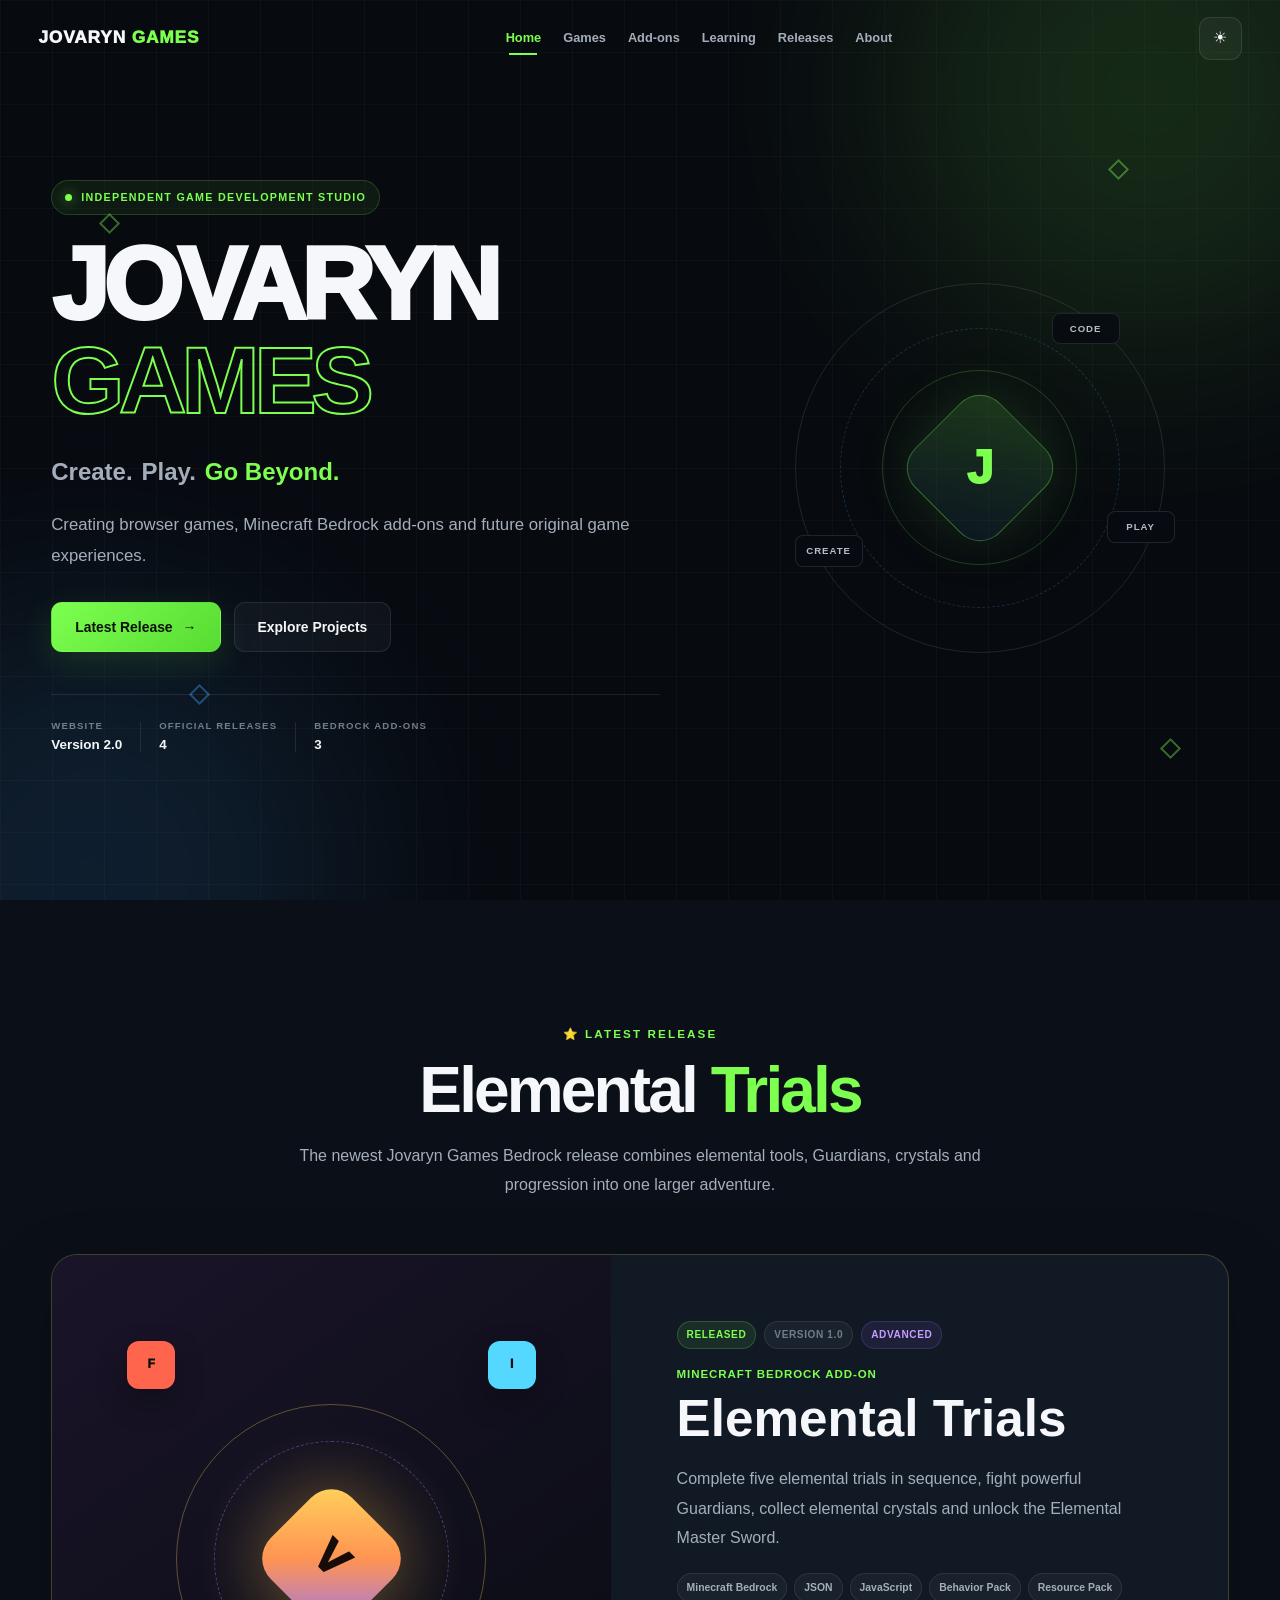
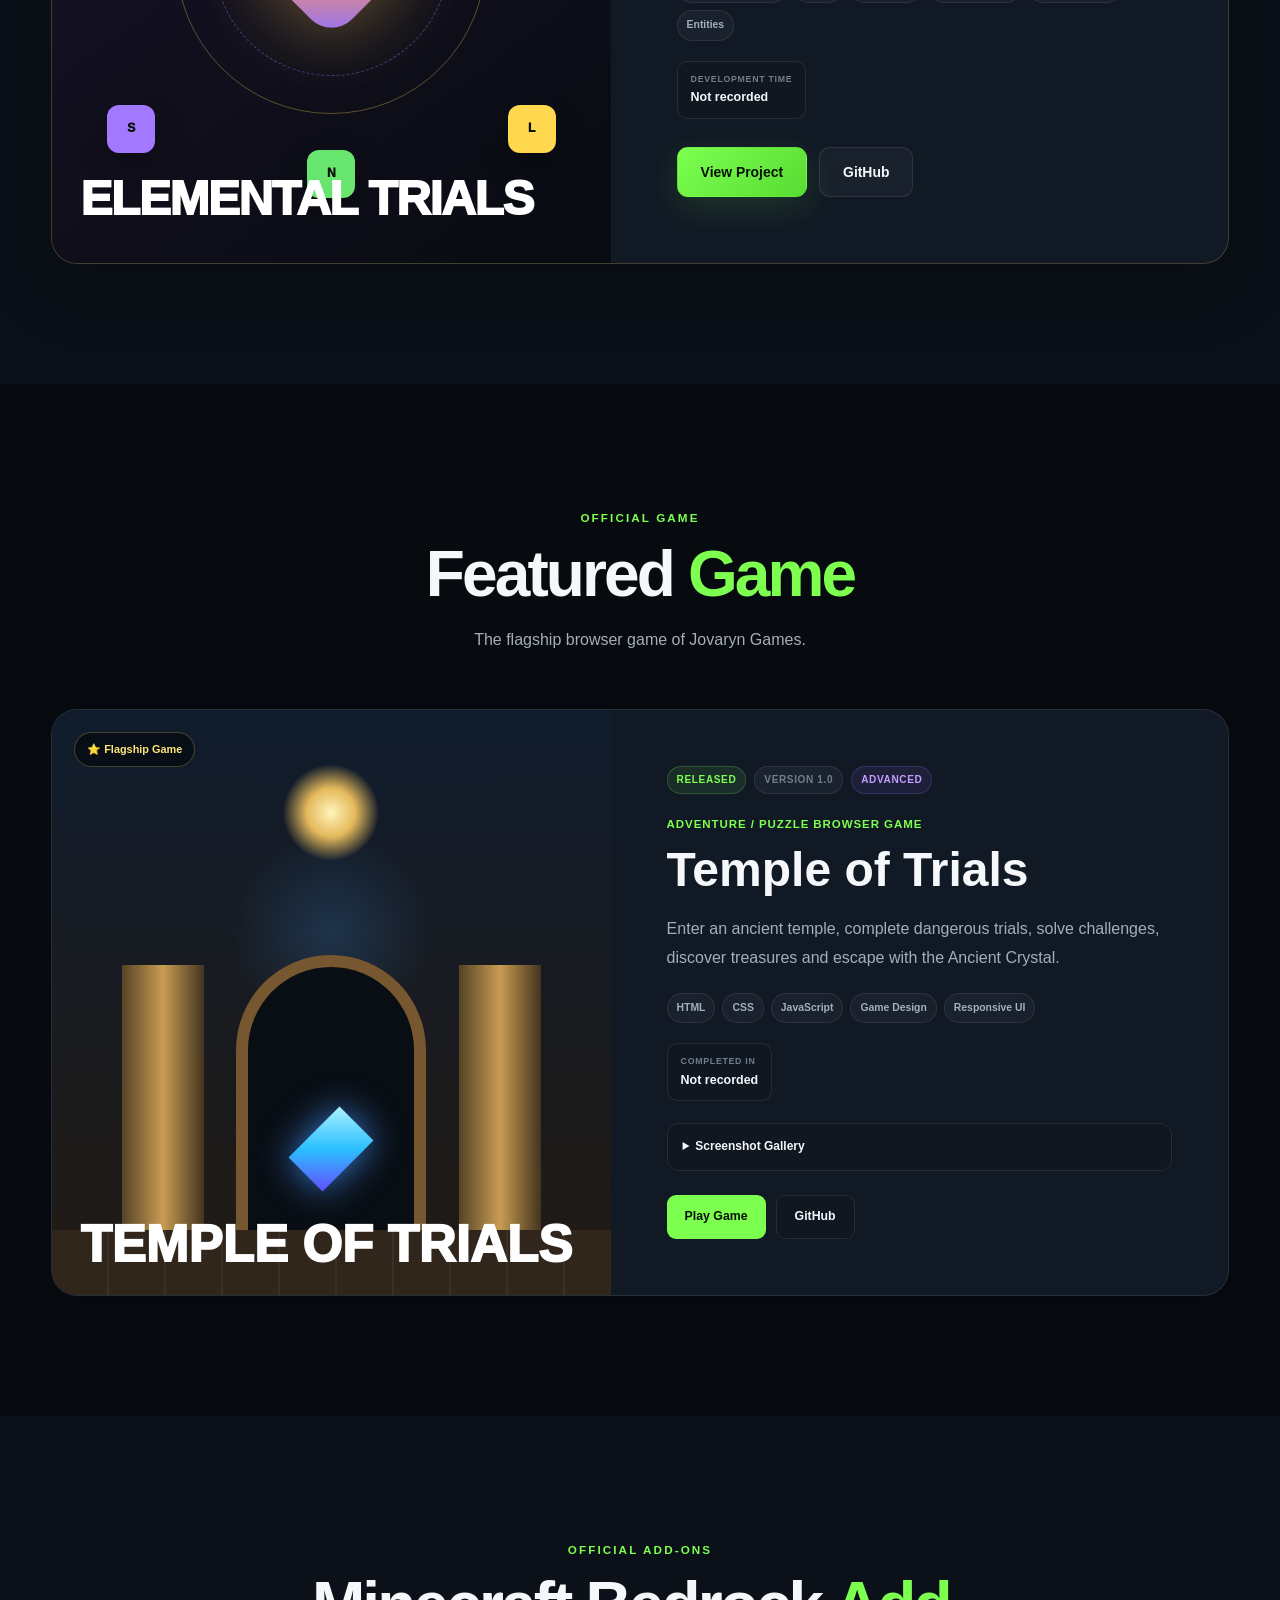
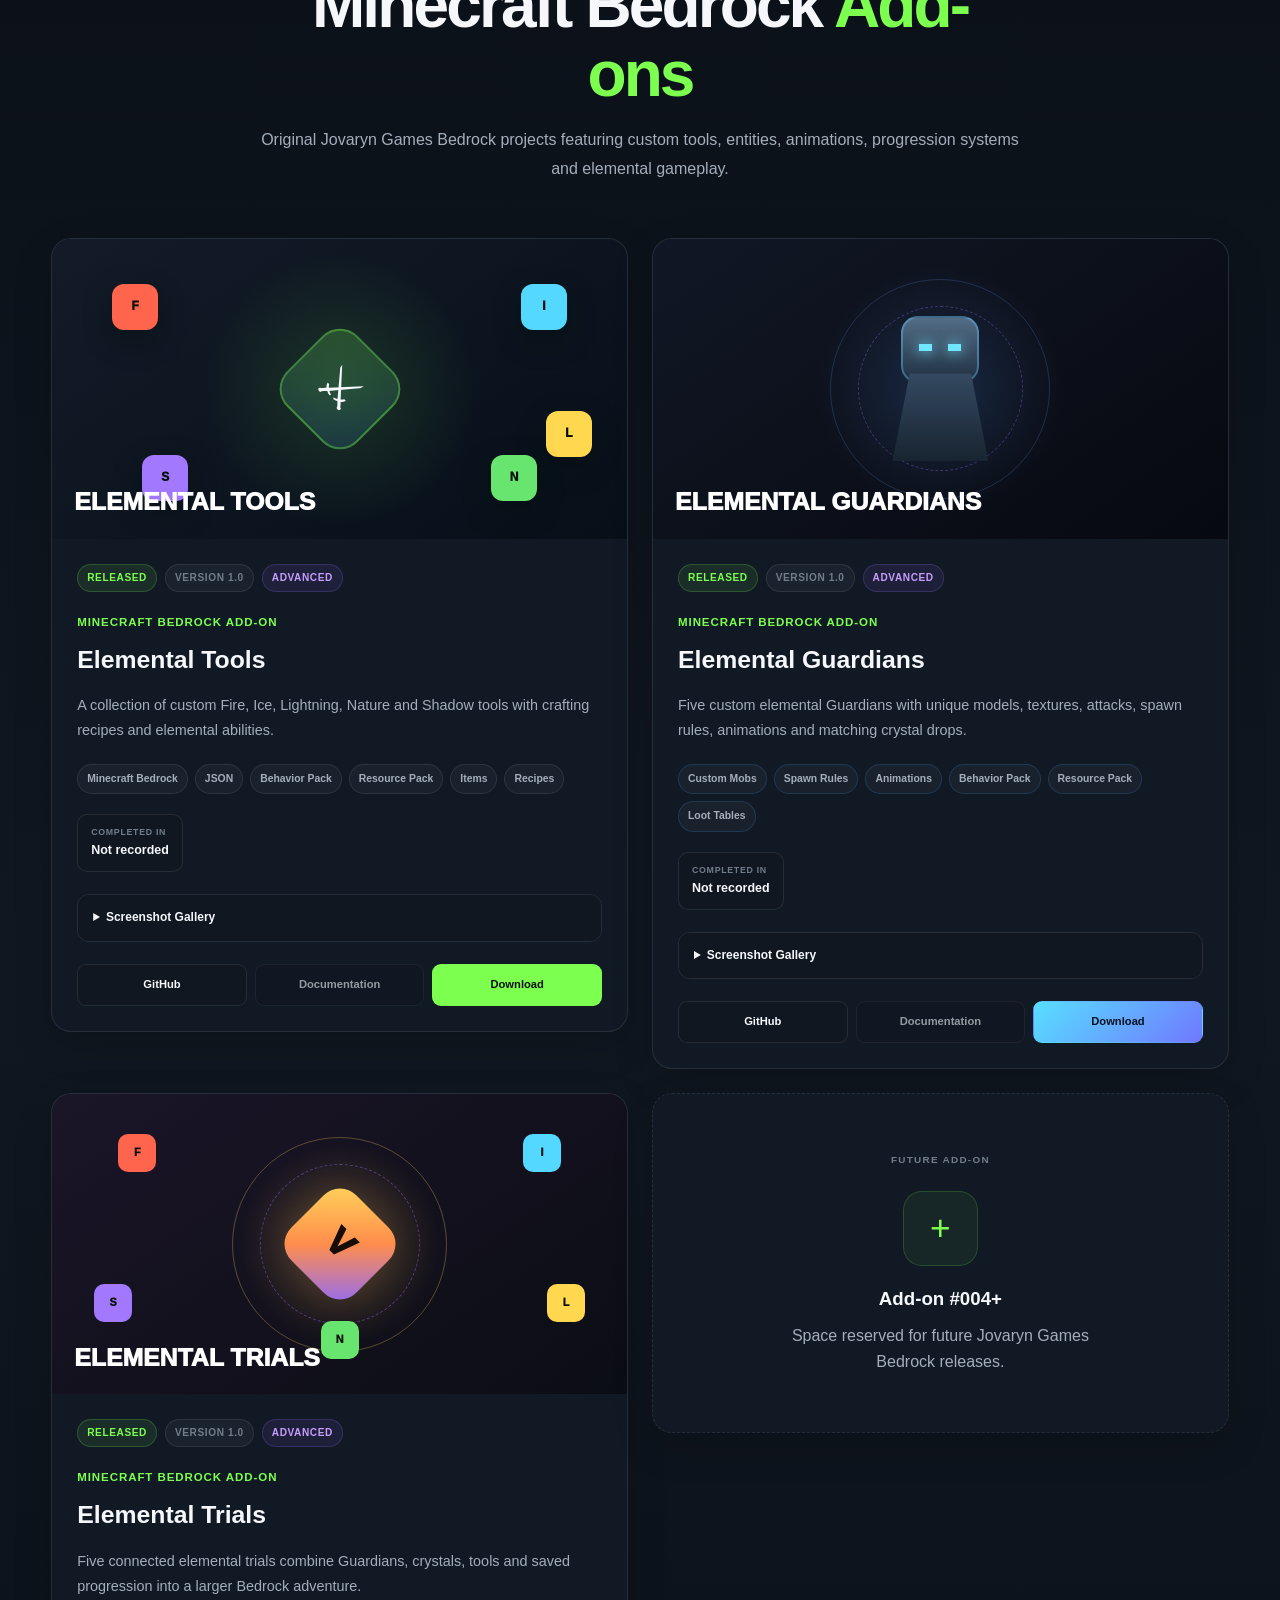
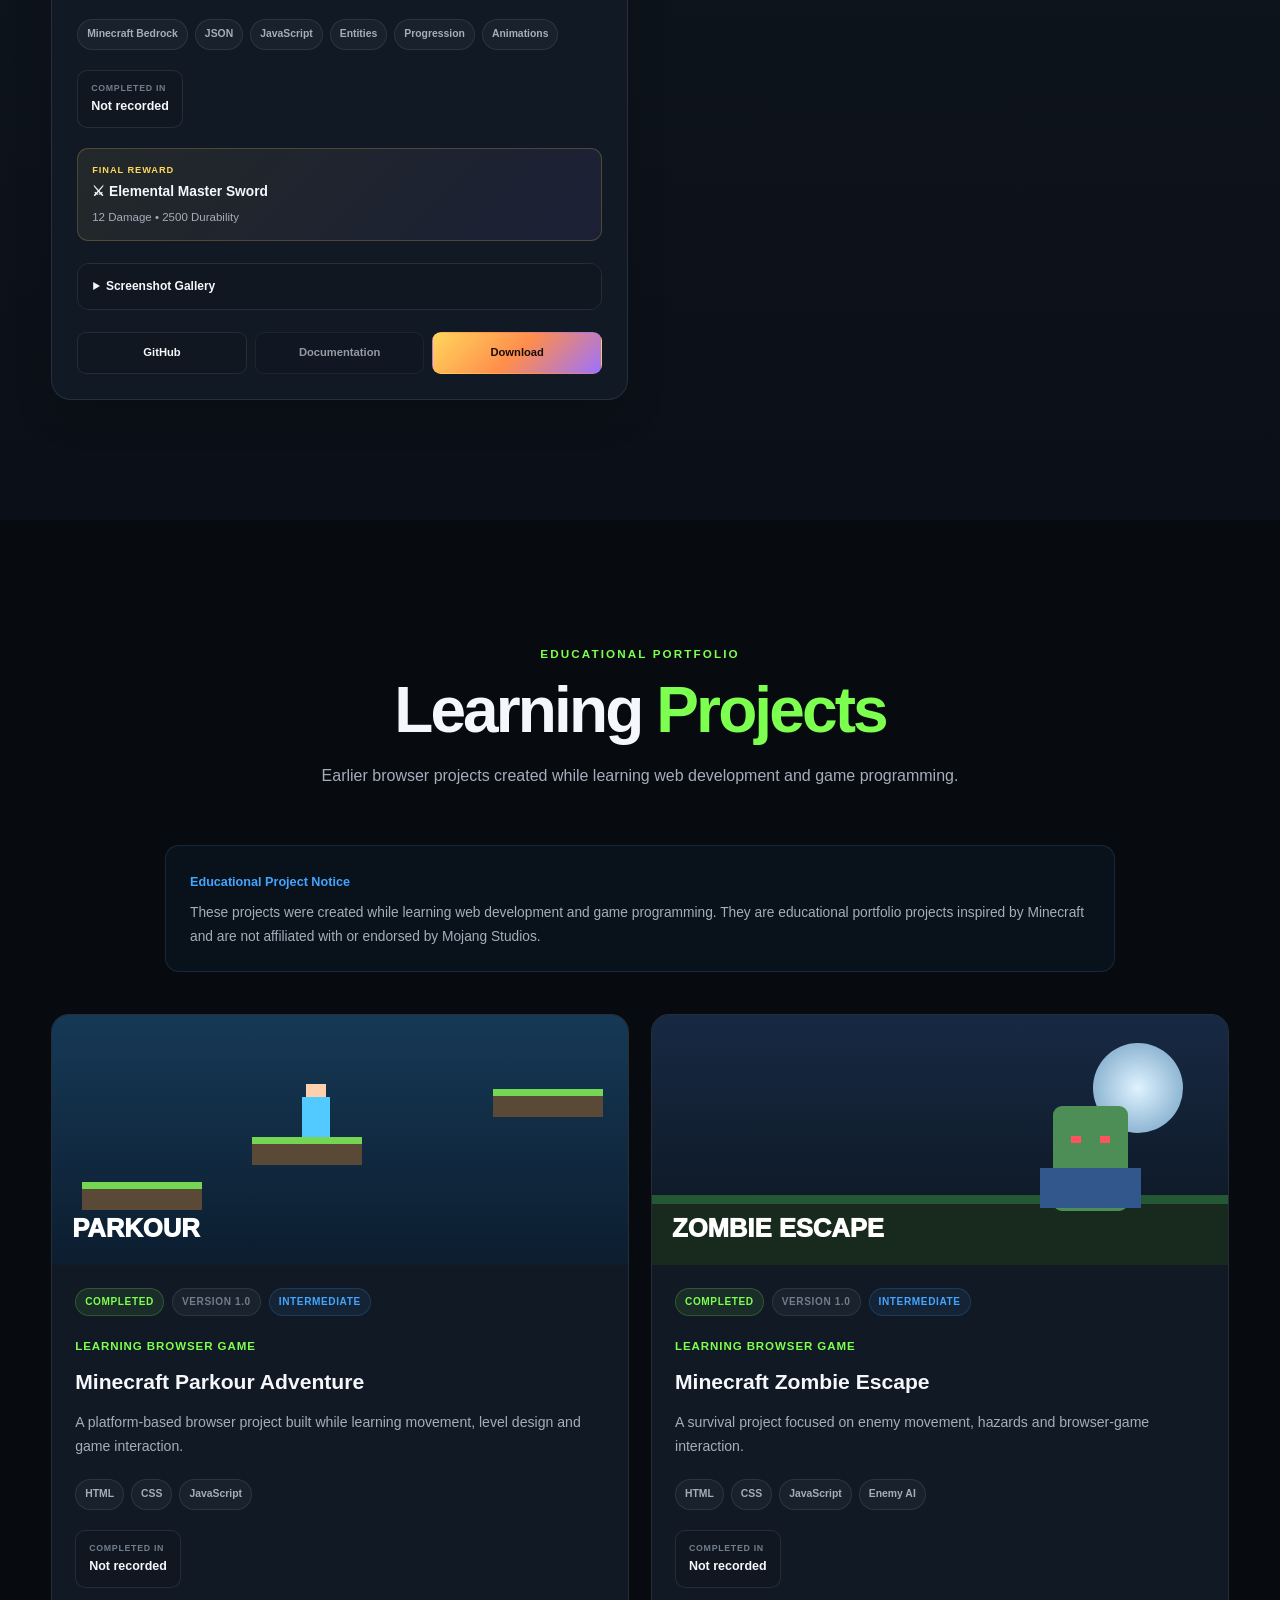
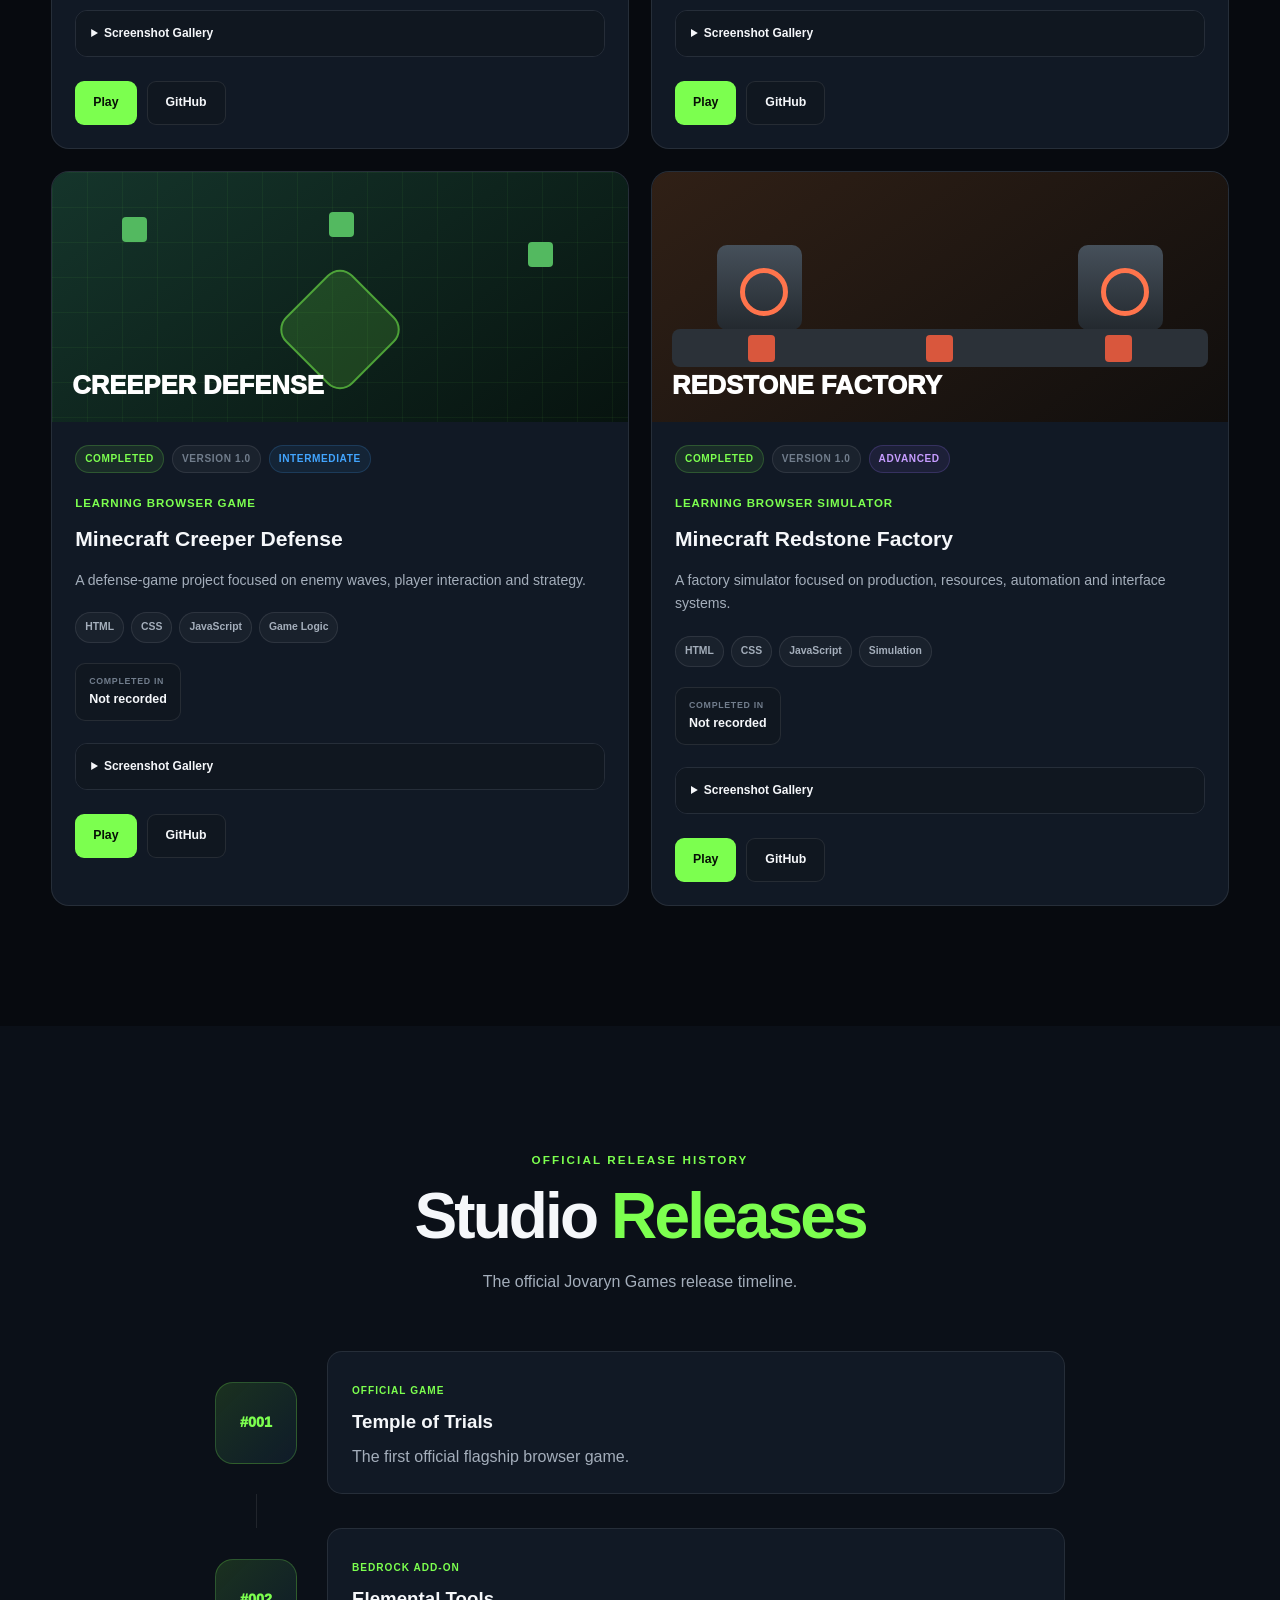
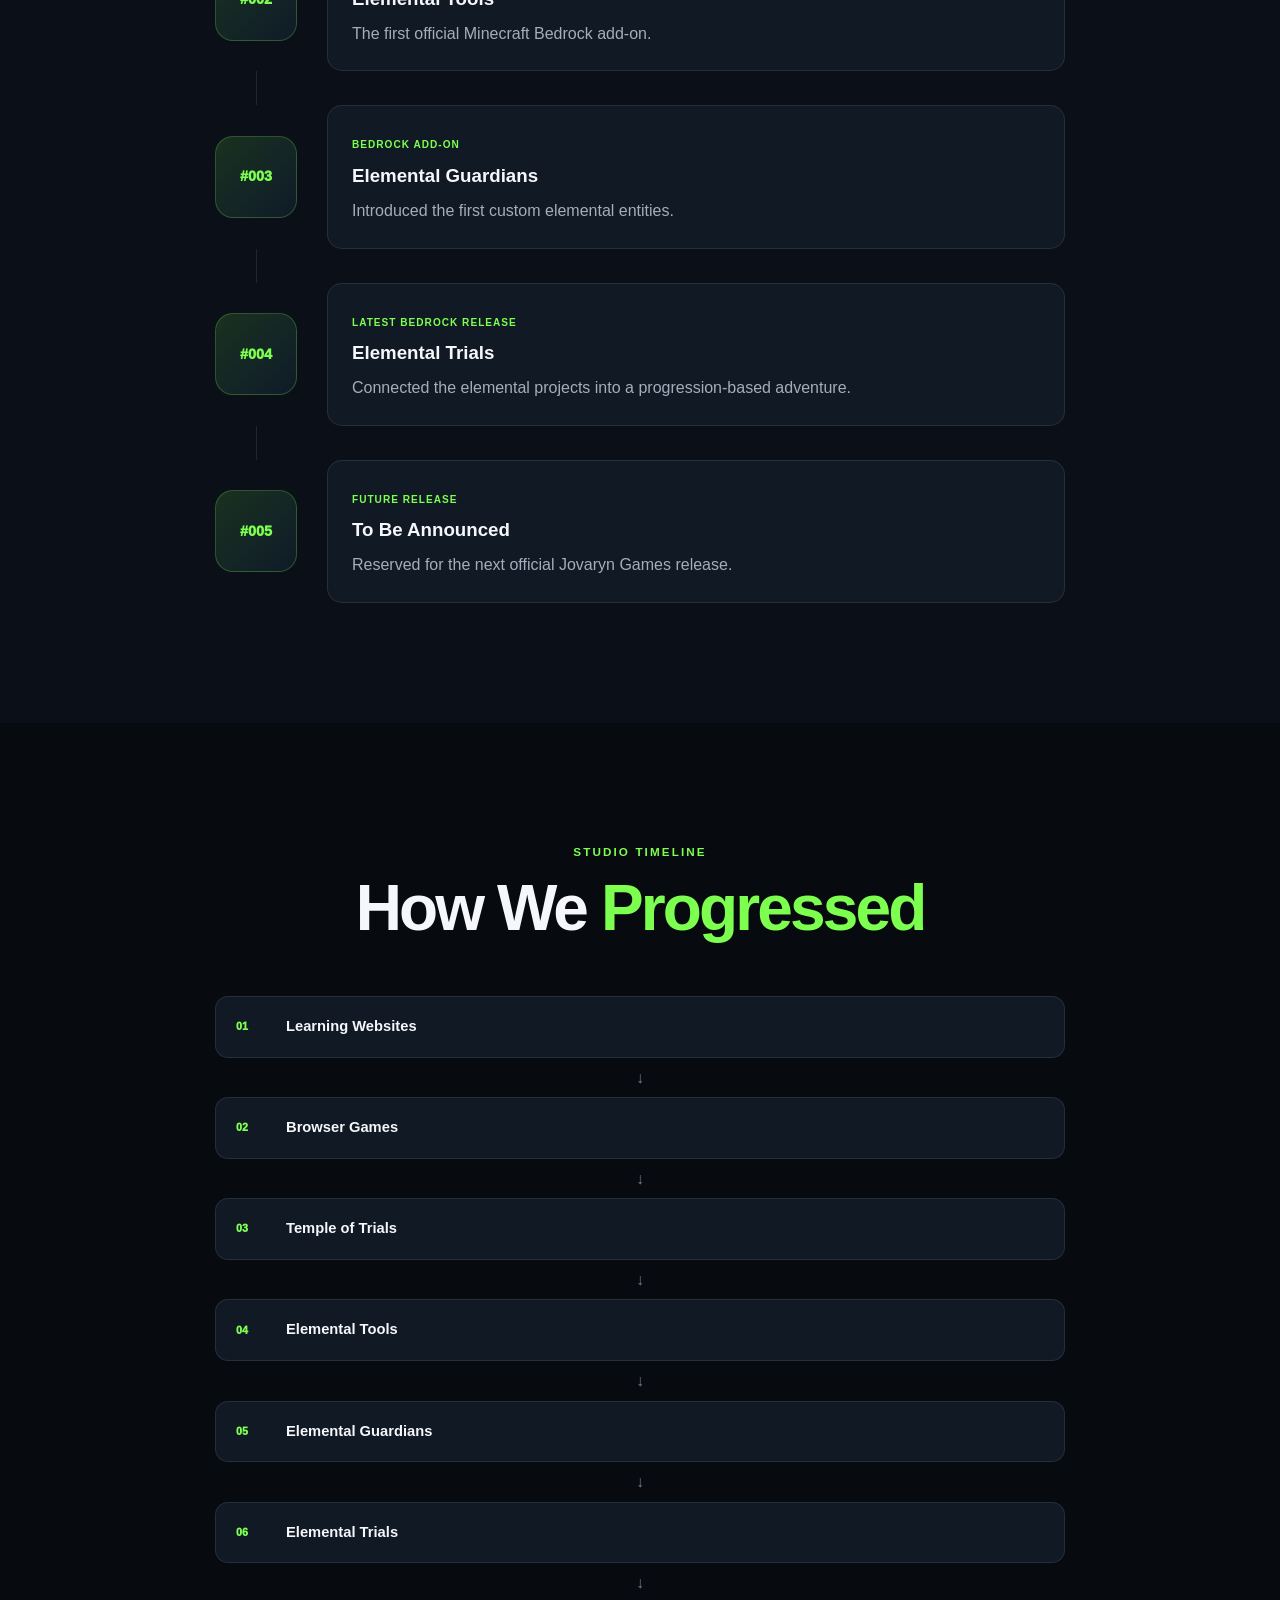
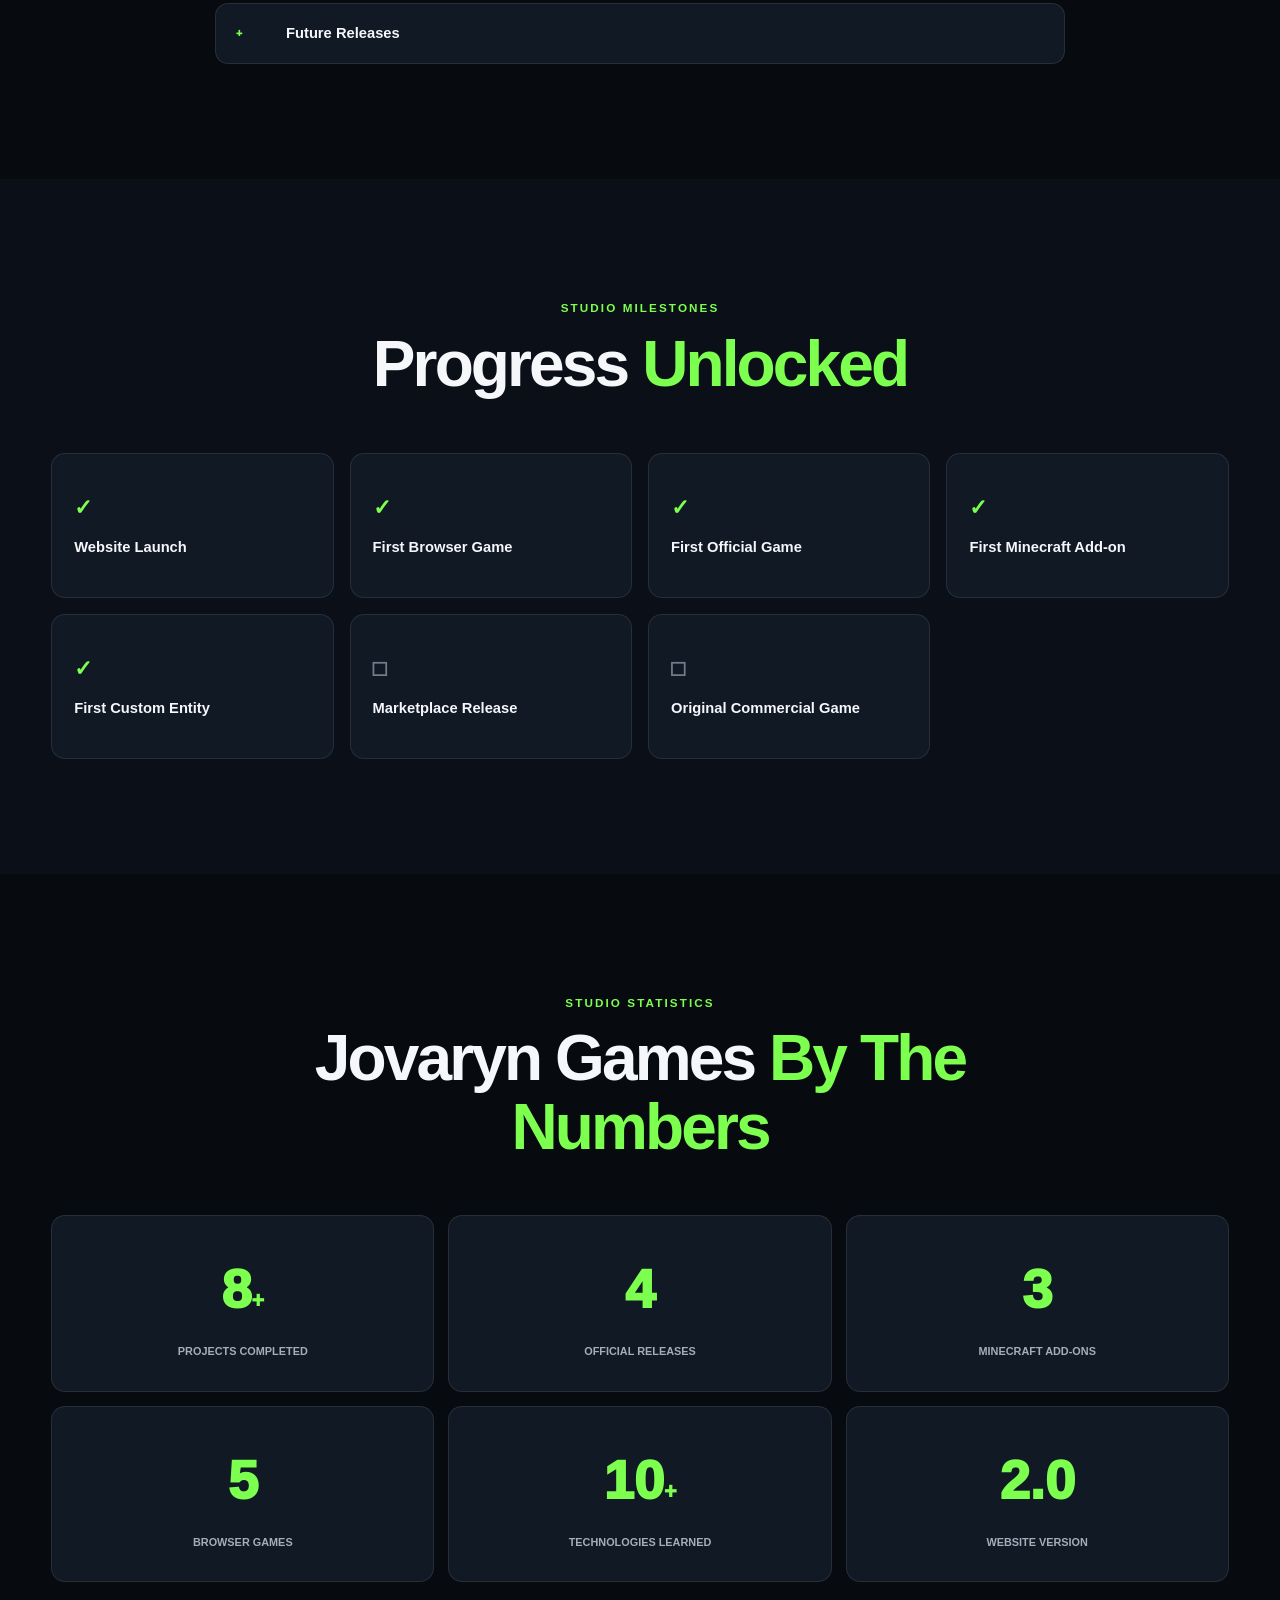
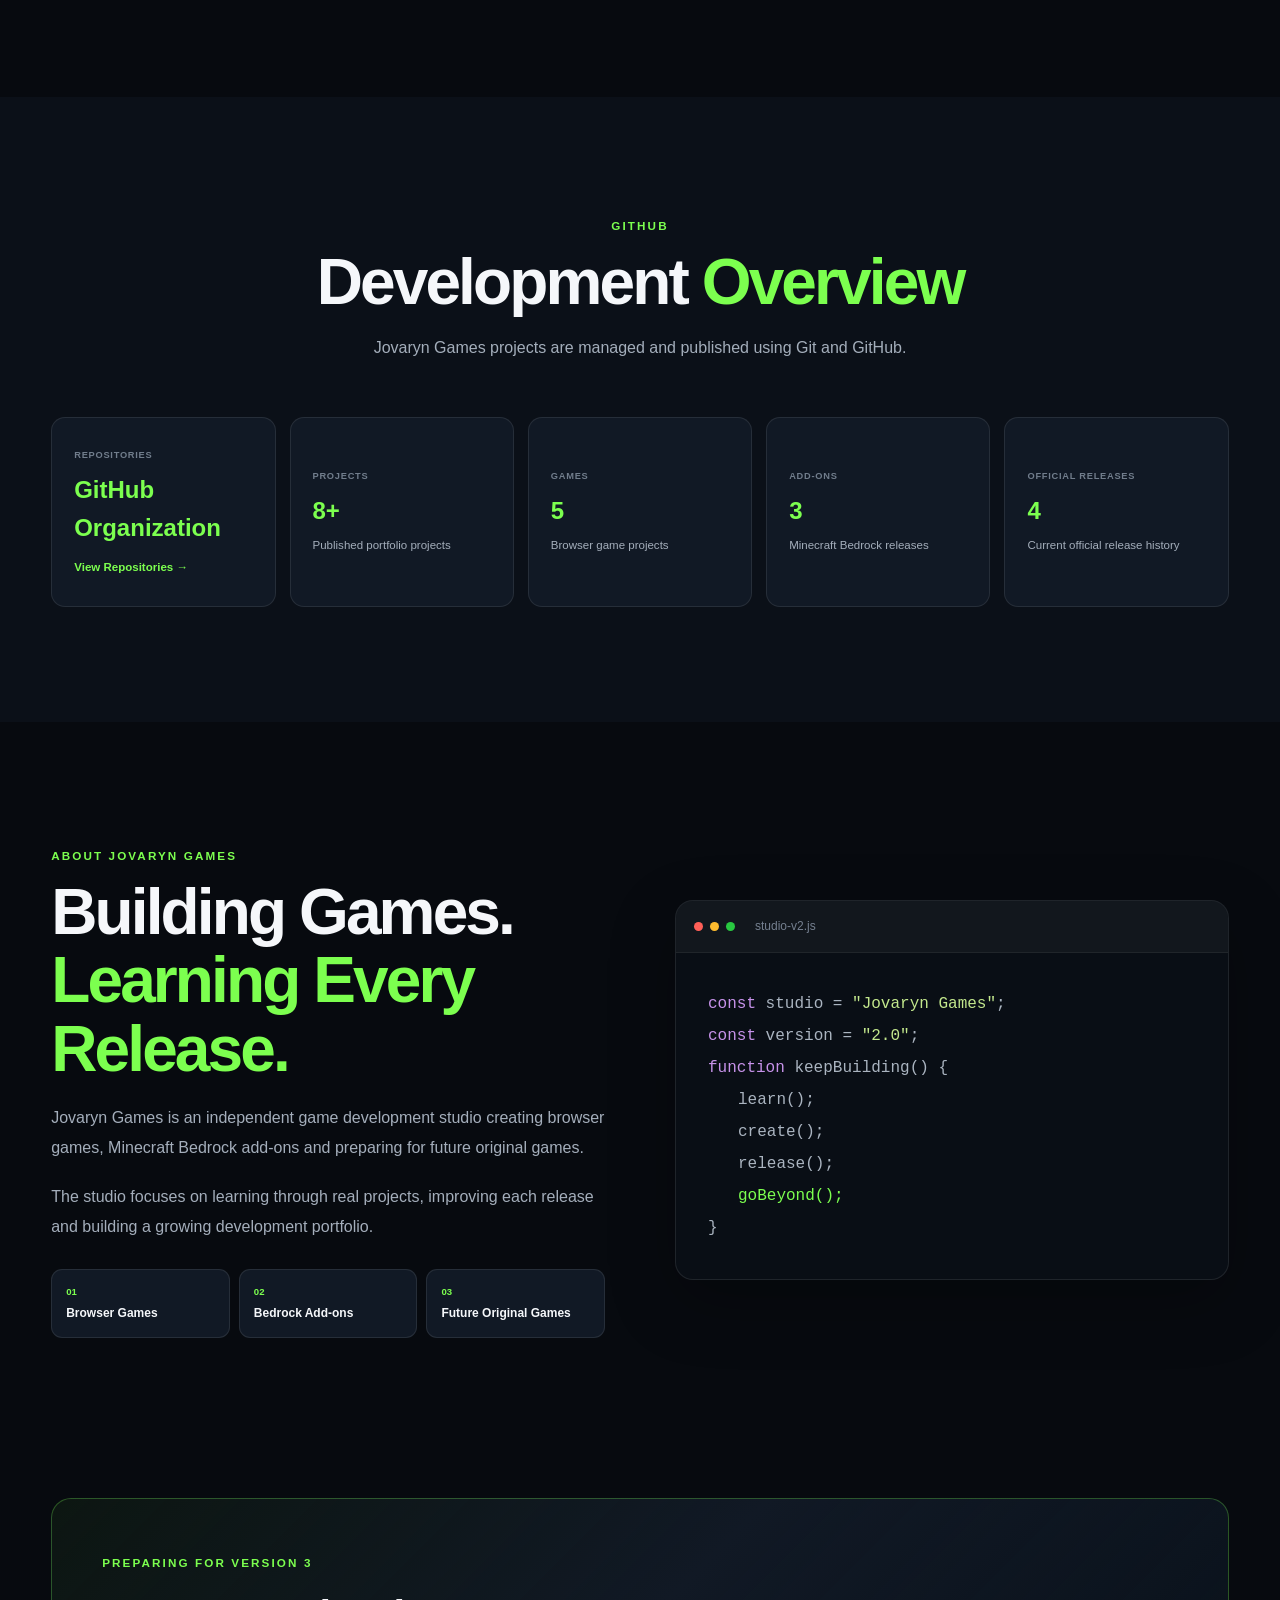
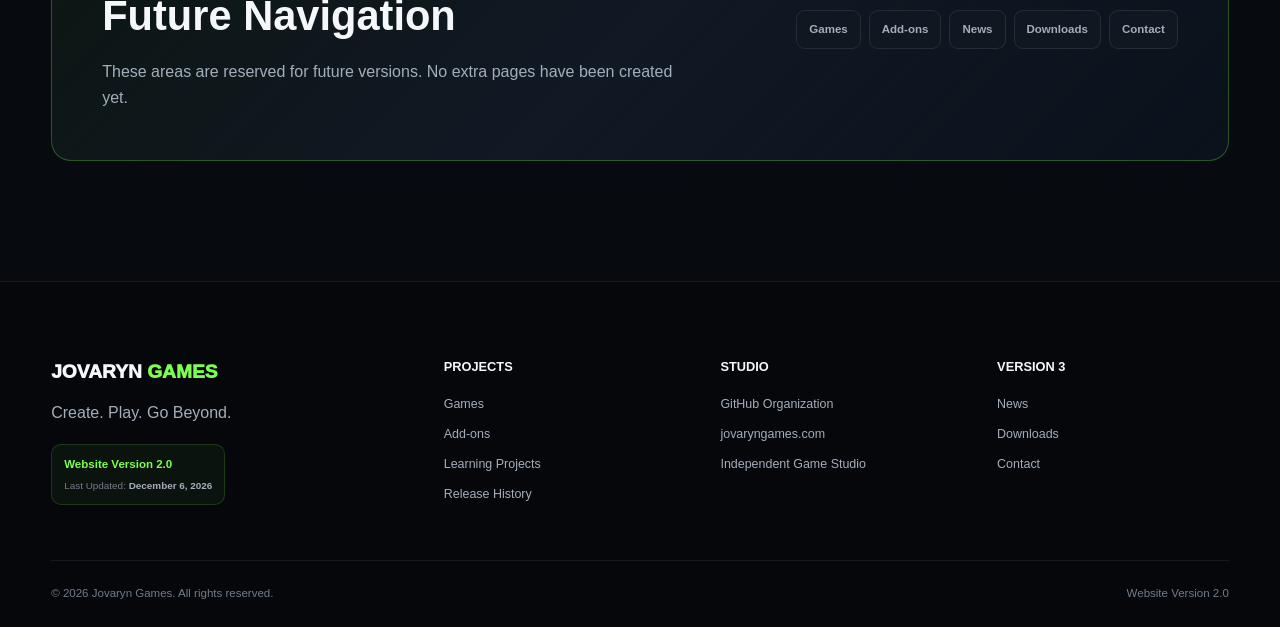
==== index.html @ 4faf7bb1 "v2.0" ====
<!DOCTYPE html>
<html lang="en">

<head>
    <meta charset="UTF-8">

    <meta
        name="viewport"
        content="width=device-width, initial-scale=1.0"
    >

    <meta
        name="description"
        content="Jovaryn Games is an independent game development studio creating browser games, Minecraft Bedrock add-ons and future original games."
    >

    <meta name="author" content="Jovaryn Games">
    <meta name="theme-color" content="#070a0f">

    <title>Jovaryn Games | Create. Play. Go Beyond.</title>

    <link rel="stylesheet" href="css/style.css">
</head>

<body>

    <!-- =====================================================
         LOADER
    ====================================================== -->

    <div class="loader" id="loader">

        <div class="loader-inner">

            <div class="loader-logo">
                JOVARYN <span>GAMES</span>
            </div>

            <div class="loader-track">
                <div class="loader-bar"></div>
            </div>

            <p>Loading Studio...</p>

        </div>

    </div>


    <!-- =====================================================
         SCROLL PROGRESS
    ====================================================== -->

    <div
        class="scroll-progress"
        id="scrollProgress"
    ></div>


    <!-- =====================================================
         TOAST
    ====================================================== -->

    <div
        class="site-toast"
        id="siteToast"
        role="status"
        aria-live="polite"
    ></div>


    <!-- =====================================================
         HEADER
    ====================================================== -->

    <header
        class="header"
        id="header"
    >

        <nav
            class="navbar"
            aria-label="Main navigation"
        >

            <a
                href="#home"
                class="logo"
                aria-label="Jovaryn Games home"
            >
                JOVARYN <span>GAMES</span>
            </a>


            <ul
                class="nav-links"
                id="navLinks"
            >

                <li>
                    <a
                        href="#home"
                        class="nav-link active"
                    >
                        Home
                    </a>
                </li>

                <li>
                    <a
                        href="#games"
                        class="nav-link"
                    >
                        Games
                    </a>
                </li>

                <li>
                    <a
                        href="#addons"
                        class="nav-link"
                    >
                        Add-ons
                    </a>
                </li>

                <li>
                    <a
                        href="#learning"
                        class="nav-link"
                    >
                        Learning
                    </a>
                </li>

                <li>
                    <a
                        href="#releases"
                        class="nav-link"
                    >
                        Releases
                    </a>
                </li>

                <li>
                    <a
                        href="#about"
                        class="nav-link"
                    >
                        About
                    </a>
                </li>

            </ul>


            <div class="nav-actions">

                <button
                    class="theme-toggle"
                    id="themeToggle"
                    type="button"
                    aria-label="Switch color theme"
                >
                    <span id="themeIcon">☀</span>
                </button>


                <button
                    class="menu-toggle"
                    id="menuToggle"
                    type="button"
                    aria-label="Open navigation menu"
                    aria-expanded="false"
                    aria-controls="navLinks"
                >
                    <span></span>
                    <span></span>
                    <span></span>
                </button>

            </div>

        </nav>

    </header>


    <main>

        <!-- =================================================
             HERO
        ================================================== -->

        <section
            class="hero section"
            id="home"
        >

            <div class="hero-background">

                <div class="grid-background"></div>

                <div class="glow glow-one"></div>
                <div class="glow glow-two"></div>

                <div class="pixel pixel-one"></div>
                <div class="pixel pixel-two"></div>
                <div class="pixel pixel-three"></div>
                <div class="pixel pixel-four"></div>

            </div>


            <div class="hero-container">

                <div class="hero-content reveal">

                    <div class="hero-badge">

                        <span></span>

                        Independent Game Development Studio

                    </div>


                    <h1>

                        JOVARYN

                        <strong>
                            GAMES
                        </strong>

                    </h1>


                    <div class="tagline">

                        <span>Create.</span>
                        <span>Play.</span>
                        <span>Go Beyond.</span>

                    </div>


                    <p class="hero-description">

                        Creating browser games, Minecraft Bedrock
                        add-ons and future original game experiences.

                    </p>


                    <div class="hero-buttons">

                        <a
                            href="#latest"
                            class="button primary-button"
                        >
                            Latest Release
                            <span>→</span>
                        </a>


                        <a
                            href="#games"
                            class="button secondary-button"
                        >
                            Explore Projects
                        </a>

                    </div>


                    <div class="hero-info">

                        <div>

                            <small>
                                WEBSITE
                            </small>

                            <strong>
                                Version 2.0
                            </strong>

                        </div>


                        <span class="info-line"></span>


                        <div>

                            <small>
                                OFFICIAL RELEASES
                            </small>

                            <strong>
                                4
                            </strong>

                        </div>


                        <span class="info-line"></span>


                        <div>

                            <small>
                                BEDROCK ADD-ONS
                            </small>

                            <strong>
                                3
                            </strong>

                        </div>

                    </div>

                </div>


                <div class="hero-art reveal">

                    <div class="studio-orbit">

                        <div class="orbit ring-one"></div>
                        <div class="orbit ring-two"></div>
                        <div class="orbit ring-three"></div>


                        <div class="studio-core">
                            <span>J</span>
                        </div>


                        <div class="orbit-tag tag-code">
                            CODE
                        </div>

                        <div class="orbit-tag tag-create">
                            CREATE
                        </div>

                        <div class="orbit-tag tag-play">
                            PLAY
                        </div>

                    </div>

                </div>

            </div>

        </section>


        <!-- =================================================
             LATEST RELEASE
        ================================================== -->

        <section
            class="latest-section section"
            id="latest"
        >

            <div class="container">

                <div class="section-heading reveal">

                    <span class="section-label">
                        ⭐ LATEST RELEASE
                    </span>

                    <h2>
                        Elemental <span>Trials</span>
                    </h2>

                    <p>
                        The newest Jovaryn Games Bedrock release combines
                        elemental tools, Guardians, crystals and progression
                        into one larger adventure.
                    </p>

                </div>


                <article class="latest-release-card reveal">

                    <div class="latest-art trials-cover">

                        <div class="latest-ring latest-ring-one"></div>
                        <div class="latest-ring latest-ring-two"></div>


                        <div class="latest-core">
                            V
                        </div>


                        <div class="latest-element latest-fire">
                            F
                        </div>

                        <div class="latest-element latest-ice">
                            I
                        </div>

                        <div class="latest-element latest-lightning">
                            L
                        </div>

                        <div class="latest-element latest-nature">
                            N
                        </div>

                        <div class="latest-element latest-shadow">
                            S
                        </div>


                        <span class="latest-art-label">
                            ELEMENTAL TRIALS
                        </span>

                    </div>


                    <div class="latest-content">

                        <div class="badges">

                            <span class="status released">
                                Released
                            </span>

                            <span class="version">
                                Version 1.0
                            </span>

                            <span class="difficulty advanced">
                                Advanced
                            </span>

                        </div>


                        <span class="project-category">
                            Minecraft Bedrock Add-on
                        </span>


                        <h3>
                            Elemental Trials
                        </h3>


                        <p>

                            Complete five elemental trials in sequence,
                            fight powerful Guardians, collect elemental
                            crystals and unlock the Elemental Master Sword.

                        </p>


                        <div class="technology-badges">

                            <span>Minecraft Bedrock</span>
                            <span>JSON</span>
                            <span>JavaScript</span>
                            <span>Behavior Pack</span>
                            <span>Resource Pack</span>
                            <span>Entities</span>

                        </div>


                        <div class="development-time">

                            <small>
                                DEVELOPMENT TIME
                            </small>

                            <strong>
                                Not recorded
                            </strong>

                        </div>


                        <div class="latest-buttons">

                            <a
                                href="#elemental-trials"
                                class="button primary-button"
                            >
                                View Project
                            </a>


                            <a
                                href="https://github.com/JovarynGames"
                                target="_blank"
                                rel="noopener noreferrer"
                                class="button secondary-button"
                            >
                                GitHub
                            </a>

                        </div>

                    </div>

                </article>

            </div>

        </section>


        <!-- =================================================
             FEATURED OFFICIAL GAME
        ================================================== -->

        <section
            class="games-section section"
            id="games"
        >

            <div class="container">

                <div class="section-heading reveal">

                    <span class="section-label">
                        OFFICIAL GAME
                    </span>

                    <h2>
                        Featured <span>Game</span>
                    </h2>

                    <p>
                        The flagship browser game of Jovaryn Games.
                    </p>

                </div>


                <article class="project-card flagship-card reveal">

                    <!-- COVER -->

                    <div class="project-cover temple-art">

                        <span class="flagship-badge">
                            ⭐ Flagship Game
                        </span>


                        <div class="temple-sun"></div>

                        <div
                            class="temple-pillar temple-pillar-left"
                        ></div>

                        <div
                            class="temple-pillar temple-pillar-right"
                        ></div>

                        <div class="temple-door">
                            <div class="temple-crystal"></div>
                        </div>

                        <div class="temple-floor"></div>


                        <strong class="cover-title">
                            TEMPLE OF TRIALS
                        </strong>

                    </div>


                    <!-- CONTENT -->

                    <div class="project-content">

                        <div class="badges">

                            <span class="status released">
                                Released
                            </span>

                            <span class="version">
                                Version 1.0
                            </span>

                            <span class="difficulty advanced">
                                Advanced
                            </span>

                        </div>


                        <span class="project-category">
                            Adventure / Puzzle Browser Game
                        </span>


                        <h3>
                            Temple of Trials
                        </h3>


                        <p>

                            Enter an ancient temple, complete dangerous
                            trials, solve challenges, discover treasures
                            and escape with the Ancient Crystal.

                        </p>


                        <div class="technology-badges">

                            <span>HTML</span>
                            <span>CSS</span>
                            <span>JavaScript</span>
                            <span>Game Design</span>
                            <span>Responsive UI</span>

                        </div>


                        <div class="development-time">

                            <small>
                                COMPLETED IN
                            </small>

                            <strong>
                                Not recorded
                            </strong>

                        </div>


                        <details class="gallery-details">

                            <summary>
                                Screenshot Gallery
                            </summary>


                            <div class="screenshot-grid">

                                <div class="screenshot-placeholder">
                                    <strong>Main Cover</strong>
                                    <span>Screenshot coming later</span>
                                </div>

                                <div class="screenshot-placeholder">
                                    <strong>Screenshot 1</strong>
                                    <span>Screenshot coming later</span>
                                </div>

                                <div class="screenshot-placeholder">
                                    <strong>Screenshot 2</strong>
                                    <span>Screenshot coming later</span>
                                </div>

                                <div class="screenshot-placeholder">
                                    <strong>Screenshot 3</strong>
                                    <span>Screenshot coming later</span>
                                </div>

                            </div>

                        </details>


                        <div class="project-actions">

                            <a
                                href="https://jovaryngames.com/temple-of-trials/"
                                class="project-button primary-project-button"
                            >
                                Play Game
                            </a>


                            <a
                                href="https://github.com/JovarynGames"
                                target="_blank"
                                rel="noopener noreferrer"
                                class="project-button secondary-project-button"
                            >
                                GitHub
                            </a>

                        </div>

                    </div>

                </article>

            </div>

        </section>


        <!-- =================================================
             MINECRAFT BEDROCK ADD-ONS
        ================================================== -->

        <section
            class="addons-section section"
            id="addons"
        >

            <div class="container">

                <div class="section-heading reveal">

                    <span class="section-label">
                        OFFICIAL ADD-ONS
                    </span>

                    <h2>
                        Minecraft Bedrock <span>Add-ons</span>
                    </h2>

                    <p>

                        Original Jovaryn Games Bedrock projects featuring
                        custom tools, entities, animations, progression
                        systems and elemental gameplay.

                    </p>

                </div>


                <div class="official-project-grid">


                    <!-- =========================================
                         ELEMENTAL TOOLS
                    ========================================== -->

                    <article
                        class="official-project-card reveal"
                        id="elemental-tools"
                    >

                        <div class="addon-project-art tools-art">

                            <div class="element-orb fire-orb">
                                F
                            </div>

                            <div class="element-orb ice-orb">
                                I
                            </div>

                            <div class="element-orb lightning-orb">
                                L
                            </div>

                            <div class="element-orb nature-orb">
                                N
                            </div>

                            <div class="element-orb shadow-orb">
                                S
                            </div>


                            <div class="tool-core">
                                ⚔
                            </div>


                            <strong>
                                ELEMENTAL TOOLS
                            </strong>

                        </div>


                        <div class="official-project-content">

                            <div class="badges">

                                <span class="status released">
                                    Released
                                </span>

                                <span class="version">
                                    Version 1.0
                                </span>

                                <span class="difficulty advanced">
                                    Advanced
                                </span>

                            </div>


                            <span class="project-category">
                                Minecraft Bedrock Add-on
                            </span>


                            <h3>
                                Elemental Tools
                            </h3>


                            <p>

                                A collection of custom Fire, Ice,
                                Lightning, Nature and Shadow tools with
                                crafting recipes and elemental abilities.

                            </p>


                            <div class="technology-badges">

                                <span>Minecraft Bedrock</span>
                                <span>JSON</span>
                                <span>Behavior Pack</span>
                                <span>Resource Pack</span>
                                <span>Items</span>
                                <span>Recipes</span>

                            </div>


                            <div class="development-time">

                                <small>
                                    COMPLETED IN
                                </small>

                                <strong>
                                    Not recorded
                                </strong>

                            </div>


                            <details class="gallery-details">

                                <summary>
                                    Screenshot Gallery
                                </summary>


                                <div class="screenshot-grid">

                                    <div class="screenshot-placeholder">
                                        <strong>Main Cover</strong>
                                        <span>Screenshot coming later</span>
                                    </div>

                                    <div class="screenshot-placeholder">
                                        <strong>Screenshot 1</strong>
                                        <span>Screenshot coming later</span>
                                    </div>

                                    <div class="screenshot-placeholder">
                                        <strong>Screenshot 2</strong>
                                        <span>Screenshot coming later</span>
                                    </div>

                                    <div class="screenshot-placeholder">
                                        <strong>Screenshot 3</strong>
                                        <span>Screenshot coming later</span>
                                    </div>

                                </div>

                            </details>


                            <div class="addon-action-grid">

                                <a
                                    href="https://github.com/JovarynGames"
                                    target="_blank"
                                    rel="noopener noreferrer"
                                    class="mini-action"
                                >
                                    GitHub
                                </a>


                                <a
                                    href="#"
                                    class="mini-action disabled-link"
                                    aria-disabled="true"
                                    data-message="Elemental Tools documentation is planned for a future update."
                                >
                                    Documentation
                                </a>


                                <a
                                    href="downloads/Elemental-Tools-v1.0.mcaddon"
                                    class="mini-action download-action"
                                    download
                                >
                                    Download
                                </a>

                            </div>

                        </div>

                    </article>


                    <!-- =========================================
                         ELEMENTAL GUARDIANS
                    ========================================== -->

                    <article
                        class="official-project-card reveal"
                        id="elemental-guardians"
                    >

                        <div class="addon-project-art guardians-art">

                            <div class="guardian-orbit guardian-orbit-one"></div>
                            <div class="guardian-orbit guardian-orbit-two"></div>


                            <div class="guardian-symbol">

                                <div class="guardian-head">
                                    <span></span>
                                    <span></span>
                                </div>

                                <div class="guardian-body"></div>

                            </div>


                            <strong>
                                ELEMENTAL GUARDIANS
                            </strong>

                        </div>


                        <div class="official-project-content">

                            <div class="badges">

                                <span class="status released">
                                    Released
                                </span>

                                <span class="version">
                                    Version 1.0
                                </span>

                                <span class="difficulty advanced">
                                    Advanced
                                </span>

                            </div>


                            <span class="project-category">
                                Minecraft Bedrock Add-on
                            </span>


                            <h3>
                                Elemental Guardians
                            </h3>


                            <p>

                                Five custom elemental Guardians with
                                unique models, textures, attacks, spawn
                                rules, animations and matching crystal drops.

                            </p>


                            <div class="technology-badges guardian-tech">

                                <span>Custom Mobs</span>
                                <span>Spawn Rules</span>
                                <span>Animations</span>
                                <span>Behavior Pack</span>
                                <span>Resource Pack</span>
                                <span>Loot Tables</span>

                            </div>


                            <div class="development-time">

                                <small>
                                    COMPLETED IN
                                </small>

                                <strong>
                                    Not recorded
                                </strong>

                            </div>


                            <details class="gallery-details">

                                <summary>
                                    Screenshot Gallery
                                </summary>


                                <div class="screenshot-grid">

                                    <div class="screenshot-placeholder">
                                        <strong>Main Cover</strong>
                                        <span>Screenshot coming later</span>
                                    </div>

                                    <div class="screenshot-placeholder">
                                        <strong>Screenshot 1</strong>
                                        <span>Screenshot coming later</span>
                                    </div>

                                    <div class="screenshot-placeholder">
                                        <strong>Screenshot 2</strong>
                                        <span>Screenshot coming later</span>
                                    </div>

                                    <div class="screenshot-placeholder">
                                        <strong>Screenshot 3</strong>
                                        <span>Screenshot coming later</span>
                                    </div>

                                </div>

                            </details>


                            <div class="addon-action-grid">

                                <a
                                    href="https://github.com/JovarynGames"
                                    target="_blank"
                                    rel="noopener noreferrer"
                                    class="mini-action"
                                >
                                    GitHub
                                </a>


                                <a
                                    href="#"
                                    class="mini-action disabled-link"
                                    aria-disabled="true"
                                    data-message="Elemental Guardians documentation is planned for a future update."
                                >
                                    Documentation
                                </a>


                                <a
                                    href="downloads/Elemental-Guardians-v1.0.mcaddon"
                                    class="mini-action download-action guardians-download"
                                    download
                                >
                                    Download
                                </a>

                            </div>

                        </div>

                    </article>


                    <!-- =========================================
                         ELEMENTAL TRIALS
                    ========================================== -->

                    <article
                        class="official-project-card reveal"
                        id="elemental-trials"
                    >

                        <div class="addon-project-art trials-art">

                            <div class="trial-ring trial-ring-one"></div>
                            <div class="trial-ring trial-ring-two"></div>


                            <div class="trial-core">
                                V
                            </div>


                            <div class="trial-node node-fire">
                                F
                            </div>

                            <div class="trial-node node-ice">
                                I
                            </div>

                            <div class="trial-node node-lightning">
                                L
                            </div>

                            <div class="trial-node node-nature">
                                N
                            </div>

                            <div class="trial-node node-shadow">
                                S
                            </div>


                            <strong>
                                ELEMENTAL TRIALS
                            </strong>

                        </div>


                        <div class="official-project-content">

                            <div class="badges">

                                <span class="status released">
                                    Released
                                </span>

                                <span class="version">
                                    Version 1.0
                                </span>

                                <span class="difficulty advanced">
                                    Advanced
                                </span>

                            </div>


                            <span class="project-category">
                                Minecraft Bedrock Add-on
                            </span>


                            <h3>
                                Elemental Trials
                            </h3>


                            <p>

                                Five connected elemental trials combine
                                Guardians, crystals, tools and saved
                                progression into a larger Bedrock adventure.

                            </p>


                            <div class="technology-badges">

                                <span>Minecraft Bedrock</span>
                                <span>JSON</span>
                                <span>JavaScript</span>
                                <span>Entities</span>
                                <span>Progression</span>
                                <span>Animations</span>

                            </div>


                            <div class="development-time">

                                <small>
                                    COMPLETED IN
                                </small>

                                <strong>
                                    Not recorded
                                </strong>

                            </div>


                            <div class="reward-preview">

                                <small>
                                    FINAL REWARD
                                </small>

                                <strong>
                                    ⚔ Elemental Master Sword
                                </strong>

                                <span>
                                    12 Damage • 2500 Durability
                                </span>

                            </div>


                            <details class="gallery-details">

                                <summary>
                                    Screenshot Gallery
                                </summary>


                                <div class="screenshot-grid">

                                    <div class="screenshot-placeholder">
                                        <strong>Main Cover</strong>
                                        <span>Screenshot coming later</span>
                                    </div>

                                    <div class="screenshot-placeholder">
                                        <strong>Screenshot 1</strong>
                                        <span>Screenshot coming later</span>
                                    </div>

                                    <div class="screenshot-placeholder">
                                        <strong>Screenshot 2</strong>
                                        <span>Screenshot coming later</span>
                                    </div>

                                    <div class="screenshot-placeholder">
                                        <strong>Screenshot 3</strong>
                                        <span>Screenshot coming later</span>
                                    </div>

                                </div>

                            </details>


                            <div class="addon-action-grid">

                                <a
                                    href="https://github.com/JovarynGames"
                                    target="_blank"
                                    rel="noopener noreferrer"
                                    class="mini-action"
                                >
                                    GitHub
                                </a>


                                <a
                                    href="#"
                                    class="mini-action disabled-link"
                                    aria-disabled="true"
                                    data-message="Elemental Trials documentation is planned for a future update."
                                >
                                    Documentation
                                </a>


                                <a
                                    href="downloads/Elemental-Trials-v1.0.mcaddon"
                                    class="mini-action download-action trials-download"
                                    download
                                >
                                    Download
                                </a>

                            </div>

                        </div>

                    </article>


                    <!-- =========================================
                         FUTURE ADD-ON PLACEHOLDER
                    ========================================== -->

                    <article class="future-addon-card reveal">

                        <span class="future-label">
                            FUTURE ADD-ON
                        </span>

                        <div class="future-addon-icon">
                            +
                        </div>

                        <h3>
                            Add-on #004+
                        </h3>

                        <p>
                            Space reserved for future Jovaryn Games
                            Bedrock releases.
                        </p>

                    </article>

                </div>

            </div>

        </section>


        <!-- =================================================
             LEARNING PROJECTS
        ================================================== -->

        <section
            class="learning-section section"
            id="learning"
        >

            <div class="container">

                <div class="section-heading reveal">

                    <span class="section-label">
                        EDUCATIONAL PORTFOLIO
                    </span>

                    <h2>
                        Learning <span>Projects</span>
                    </h2>

                    <p>
                        Earlier browser projects created while learning
                        web development and game programming.
                    </p>

                </div>


                <div class="learning-note reveal">

                    <strong>
                        Educational Project Notice
                    </strong>

                    <p>

                        These projects were created while learning web
                        development and game programming. They are
                        educational portfolio projects inspired by Minecraft
                        and are not affiliated with or endorsed by
                        Mojang Studios.

                    </p>

                </div>


                <div class="learning-grid">


                    <!-- PARKOUR -->

                    <article class="learning-card reveal">

                        <div class="learning-cover parkour-cover">

                            <div class="parkour-platform p1"></div>
                            <div class="parkour-platform p2"></div>
                            <div class="parkour-platform p3"></div>

                            <div class="parkour-player"></div>

                            <strong>
                                PARKOUR
                            </strong>

                        </div>


                        <div class="learning-content">

                            <div class="badges">

                                <span class="status released">
                                    Completed
                                </span>

                                <span class="version">
                                    Version 1.0
                                </span>

                                <span class="difficulty intermediate">
                                    Intermediate
                                </span>

                            </div>


                            <span class="project-category">
                                Learning Browser Game
                            </span>


                            <h3>
                                Minecraft Parkour Adventure
                            </h3>


                            <p>

                                A platform-based browser project built
                                while learning movement, level design
                                and game interaction.

                            </p>


                            <div class="technology-badges">

                                <span>HTML</span>
                                <span>CSS</span>
                                <span>JavaScript</span>

                            </div>


                            <div class="development-time">

                                <small>
                                    COMPLETED IN
                                </small>

                                <strong>
                                    Not recorded
                                </strong>

                            </div>


                            <details class="gallery-details">

                                <summary>
                                    Screenshot Gallery
                                </summary>

                                <div class="screenshot-grid">

                                    <div class="screenshot-placeholder">
                                        <strong>Main Cover</strong>
                                        <span>Placeholder</span>
                                    </div>

                                    <div class="screenshot-placeholder">
                                        <strong>Screenshot 1</strong>
                                        <span>Placeholder</span>
                                    </div>

                                    <div class="screenshot-placeholder">
                                        <strong>Screenshot 2</strong>
                                        <span>Placeholder</span>
                                    </div>

                                    <div class="screenshot-placeholder">
                                        <strong>Screenshot 3</strong>
                                        <span>Placeholder</span>
                                    </div>

                                </div>

                            </details>


                            <div class="project-actions">

                                <a
                                    href="https://umercodingguy.github.io/minecraft-parkour-adventure/"
                                    target="_blank"
                                    rel="noopener noreferrer"
                                    class="project-button primary-project-button"
                                >
                                    Play
                                </a>


                                <a
                                    href="https://github.com/UmerCodingGuy/minecraft-parkour-adventure"
                                    target="_blank"
                                    rel="noopener noreferrer"
                                    class="project-button secondary-project-button"
                                >
                                    GitHub
                                </a>

                            </div>

                        </div>

                    </article>


                    <!-- ZOMBIE -->

                    <article class="learning-card reveal">

                        <div class="learning-cover zombie-cover">

                            <div class="moon"></div>

                            <div class="zombie">

                                <span class="eye left-eye"></span>
                                <span class="eye right-eye"></span>

                            </div>

                            <div class="ground"></div>

                            <strong>
                                ZOMBIE ESCAPE
                            </strong>

                        </div>


                        <div class="learning-content">

                            <div class="badges">

                                <span class="status released">
                                    Completed
                                </span>

                                <span class="version">
                                    Version 1.0
                                </span>

                                <span class="difficulty intermediate">
                                    Intermediate
                                </span>

                            </div>


                            <span class="project-category">
                                Learning Browser Game
                            </span>


                            <h3>
                                Minecraft Zombie Escape
                            </h3>


                            <p>

                                A survival project focused on enemy
                                movement, hazards and browser-game
                                interaction.

                            </p>


                            <div class="technology-badges">

                                <span>HTML</span>
                                <span>CSS</span>
                                <span>JavaScript</span>
                                <span>Enemy AI</span>

                            </div>


                            <div class="development-time">

                                <small>
                                    COMPLETED IN
                                </small>

                                <strong>
                                    Not recorded
                                </strong>

                            </div>


                            <details class="gallery-details">

                                <summary>
                                    Screenshot Gallery
                                </summary>

                                <div class="screenshot-grid">

                                    <div class="screenshot-placeholder">
                                        <strong>Main Cover</strong>
                                        <span>Placeholder</span>
                                    </div>

                                    <div class="screenshot-placeholder">
                                        <strong>Screenshot 1</strong>
                                        <span>Placeholder</span>
                                    </div>

                                    <div class="screenshot-placeholder">
                                        <strong>Screenshot 2</strong>
                                        <span>Placeholder</span>
                                    </div>

                                    <div class="screenshot-placeholder">
                                        <strong>Screenshot 3</strong>
                                        <span>Placeholder</span>
                                    </div>

                                </div>

                            </details>


                            <div class="project-actions">

                                <a
                                    href="https://umercodingguy.github.io/minecraft-zombie-escape/"
                                    target="_blank"
                                    rel="noopener noreferrer"
                                    class="project-button primary-project-button"
                                >
                                    Play
                                </a>


                                <a
                                    href="https://github.com/UmerCodingGuy/minecraft-zombie-escape"
                                    target="_blank"
                                    rel="noopener noreferrer"
                                    class="project-button secondary-project-button"
                                >
                                    GitHub
                                </a>

                            </div>

                        </div>

                    </article>


                    <!-- DEFENSE -->

                    <article class="learning-card reveal">

                        <div class="learning-cover defense-cover">

                            <div class="defense-grid"></div>

                            <div class="defense-core"></div>

                            <div class="enemy e1"></div>
                            <div class="enemy e2"></div>
                            <div class="enemy e3"></div>

                            <strong>
                                CREEPER DEFENSE
                            </strong>

                        </div>


                        <div class="learning-content">

                            <div class="badges">

                                <span class="status released">
                                    Completed
                                </span>

                                <span class="version">
                                    Version 1.0
                                </span>

                                <span class="difficulty intermediate">
                                    Intermediate
                                </span>

                            </div>


                            <span class="project-category">
                                Learning Browser Game
                            </span>


                            <h3>
                                Minecraft Creeper Defense
                            </h3>


                            <p>

                                A defense-game project focused on enemy
                                waves, player interaction and strategy.

                            </p>


                            <div class="technology-badges">

                                <span>HTML</span>
                                <span>CSS</span>
                                <span>JavaScript</span>
                                <span>Game Logic</span>

                            </div>


                            <div class="development-time">

                                <small>
                                    COMPLETED IN
                                </small>

                                <strong>
                                    Not recorded
                                </strong>

                            </div>


                            <details class="gallery-details">

                                <summary>
                                    Screenshot Gallery
                                </summary>

                                <div class="screenshot-grid">

                                    <div class="screenshot-placeholder">
                                        <strong>Main Cover</strong>
                                        <span>Placeholder</span>
                                    </div>

                                    <div class="screenshot-placeholder">
                                        <strong>Screenshot 1</strong>
                                        <span>Placeholder</span>
                                    </div>

                                    <div class="screenshot-placeholder">
                                        <strong>Screenshot 2</strong>
                                        <span>Placeholder</span>
                                    </div>

                                    <div class="screenshot-placeholder">
                                        <strong>Screenshot 3</strong>
                                        <span>Placeholder</span>
                                    </div>

                                </div>

                            </details>


                            <div class="project-actions">

                                <a
                                    href="https://umercodingguy.github.io/minecraft-creeper-defense/"
                                    target="_blank"
                                    rel="noopener noreferrer"
                                    class="project-button primary-project-button"
                                >
                                    Play
                                </a>


                                <a
                                    href="https://github.com/UmerCodingGuy/minecraft-creeper-defense"
                                    target="_blank"
                                    rel="noopener noreferrer"
                                    class="project-button secondary-project-button"
                                >
                                    GitHub
                                </a>

                            </div>

                        </div>

                    </article>


                    <!-- FACTORY -->

                    <article class="learning-card reveal">

                        <div class="learning-cover factory-cover">

                            <div class="factory-machine machine-left"></div>
                            <div class="factory-machine machine-right"></div>

                            <div class="factory-belt">
                                <span></span>
                                <span></span>
                                <span></span>
                            </div>

                            <strong>
                                REDSTONE FACTORY
                            </strong>

                        </div>


                        <div class="learning-content">

                            <div class="badges">

                                <span class="status released">
                                    Completed
                                </span>

                                <span class="version">
                                    Version 1.0
                                </span>

                                <span class="difficulty advanced">
                                    Advanced
                                </span>

                            </div>


                            <span class="project-category">
                                Learning Browser Simulator
                            </span>


                            <h3>
                                Minecraft Redstone Factory
                            </h3>


                            <p>

                                A factory simulator focused on production,
                                resources, automation and interface systems.

                            </p>


                            <div class="technology-badges">

                                <span>HTML</span>
                                <span>CSS</span>
                                <span>JavaScript</span>
                                <span>Simulation</span>

                            </div>


                            <div class="development-time">

                                <small>
                                    COMPLETED IN
                                </small>

                                <strong>
                                    Not recorded
                                </strong>

                            </div>


                            <details class="gallery-details">

                                <summary>
                                    Screenshot Gallery
                                </summary>

                                <div class="screenshot-grid">

                                    <div class="screenshot-placeholder">
                                        <strong>Main Cover</strong>
                                        <span>Placeholder</span>
                                    </div>

                                    <div class="screenshot-placeholder">
                                        <strong>Screenshot 1</strong>
                                        <span>Placeholder</span>
                                    </div>

                                    <div class="screenshot-placeholder">
                                        <strong>Screenshot 2</strong>
                                        <span>Placeholder</span>
                                    </div>

                                    <div class="screenshot-placeholder">
                                        <strong>Screenshot 3</strong>
                                        <span>Placeholder</span>
                                    </div>

                                </div>

                            </details>


                            <div class="project-actions">

                                <a
                                    href="https://umercodingguy.github.io/minecraft-redstone-factory/"
                                    target="_blank"
                                    rel="noopener noreferrer"
                                    class="project-button primary-project-button"
                                >
                                    Play
                                </a>


                                <a
                                    href="https://github.com/UmerCodingGuy/minecraft-redstone-factory"
                                    target="_blank"
                                    rel="noopener noreferrer"
                                    class="project-button secondary-project-button"
                                >
                                    GitHub
                                </a>

                            </div>

                        </div>

                    </article>

                </div>

            </div>

        </section>


        <!-- =================================================
             OFFICIAL RELEASE HISTORY
        ================================================== -->

        <section
            class="release-history section"
            id="releases"
        >

            <div class="container">

                <div class="section-heading reveal">

                    <span class="section-label">
                        OFFICIAL RELEASE HISTORY
                    </span>

                    <h2>
                        Studio <span>Releases</span>
                    </h2>

                    <p>
                        The official Jovaryn Games release timeline.
                    </p>

                </div>


                <div class="release-timeline">

                    <article class="release-item reveal">

                        <div class="release-number">
                            #001
                        </div>

                        <div class="release-content">

                            <span>
                                Official Game
                            </span>

                            <h3>
                                Temple of Trials
                            </h3>

                            <p>
                                The first official flagship browser game.
                            </p>

                        </div>

                    </article>


                    <div class="release-line"></div>


                    <article class="release-item reveal">

                        <div class="release-number">
                            #002
                        </div>

                        <div class="release-content">

                            <span>
                                Bedrock Add-on
                            </span>

                            <h3>
                                Elemental Tools
                            </h3>

                            <p>
                                The first official Minecraft Bedrock add-on.
                            </p>

                        </div>

                    </article>


                    <div class="release-line"></div>


                    <article class="release-item reveal">

                        <div class="release-number">
                            #003
                        </div>

                        <div class="release-content">

                            <span>
                                Bedrock Add-on
                            </span>

                            <h3>
                                Elemental Guardians
                            </h3>

                            <p>
                                Introduced the first custom elemental entities.
                            </p>

                        </div>

                    </article>


                    <div class="release-line"></div>


                    <article class="release-item reveal">

                        <div class="release-number">
                            #004
                        </div>

                        <div class="release-content">

                            <span>
                                Latest Bedrock Release
                            </span>

                            <h3>
                                Elemental Trials
                            </h3>

                            <p>
                                Connected the elemental projects into a
                                progression-based adventure.
                            </p>

                        </div>

                    </article>


                    <div class="release-line"></div>


                    <article class="release-item future-release reveal">

                        <div class="release-number">
                            #005
                        </div>

                        <div class="release-content">

                            <span>
                                Future Release
                            </span>

                            <h3>
                                To Be Announced
                            </h3>

                            <p>
                                Reserved for the next official Jovaryn Games release.
                            </p>

                        </div>

                    </article>

                </div>

            </div>

        </section>


        <!-- =================================================
             STUDIO TIMELINE
        ================================================== -->

        <section class="studio-timeline-section">

            <div class="container">

                <div class="section-heading reveal">

                    <span class="section-label">
                        STUDIO TIMELINE
                    </span>

                    <h2>
                        How We <span>Progressed</span>
                    </h2>

                </div>


                <div class="studio-timeline reveal">

                    <div>
                        <span>01</span>
                        <strong>Learning Websites</strong>
                    </div>

                    <i>↓</i>

                    <div>
                        <span>02</span>
                        <strong>Browser Games</strong>
                    </div>

                    <i>↓</i>

                    <div>
                        <span>03</span>
                        <strong>Temple of Trials</strong>
                    </div>

                    <i>↓</i>

                    <div>
                        <span>04</span>
                        <strong>Elemental Tools</strong>
                    </div>

                    <i>↓</i>

                    <div>
                        <span>05</span>
                        <strong>Elemental Guardians</strong>
                    </div>

                    <i>↓</i>

                    <div>
                        <span>06</span>
                        <strong>Elemental Trials</strong>
                    </div>

                    <i>↓</i>

                    <div>
                        <span>+</span>
                        <strong>Future Releases</strong>
                    </div>

                </div>

            </div>

        </section>


        <!-- =================================================
             MILESTONES
        ================================================== -->

        <section class="milestones-section">

            <div class="container">

                <div class="section-heading reveal">

                    <span class="section-label">
                        STUDIO MILESTONES
                    </span>

                    <h2>
                        Progress <span>Unlocked</span>
                    </h2>

                </div>


                <div class="milestone-grid">

                    <article class="milestone completed reveal">
                        <span>✓</span>
                        <h3>Website Launch</h3>
                    </article>

                    <article class="milestone completed reveal">
                        <span>✓</span>
                        <h3>First Browser Game</h3>
                    </article>

                    <article class="milestone completed reveal">
                        <span>✓</span>
                        <h3>First Official Game</h3>
                    </article>

                    <article class="milestone completed reveal">
                        <span>✓</span>
                        <h3>First Minecraft Add-on</h3>
                    </article>

                    <article class="milestone completed reveal">
                        <span>✓</span>
                        <h3>First Custom Entity</h3>
                    </article>

                    <article class="milestone future-milestone reveal">
                        <span>□</span>
                        <h3>Marketplace Release</h3>
                    </article>

                    <article class="milestone future-milestone reveal">
                        <span>□</span>
                        <h3>Original Commercial Game</h3>
                    </article>

                </div>

            </div>

        </section>


        <!-- =================================================
             STATISTICS
        ================================================== -->

        <section class="stats-section">

            <div class="container">

                <div class="section-heading reveal">

                    <span class="section-label">
                        STUDIO STATISTICS
                    </span>

                    <h2>
                        Jovaryn Games <span>By The Numbers</span>
                    </h2>

                </div>


                <div class="stats-grid">

                    <article class="stat reveal">

                        <div>
                            <span
                                class="counter"
                                data-target="8"
                            >
                                0
                            </span>

                            <span>+</span>
                        </div>

                        <p>
                            Projects Completed
                        </p>

                    </article>


                    <article class="stat reveal">

                        <div>
                            <span
                                class="counter"
                                data-target="4"
                            >
                                0
                            </span>
                        </div>

                        <p>
                            Official Releases
                        </p>

                    </article>


                    <article class="stat reveal">

                        <div>
                            <span
                                class="counter"
                                data-target="3"
                            >
                                0
                            </span>
                        </div>

                        <p>
                            Minecraft Add-ons
                        </p>

                    </article>


                    <article class="stat reveal">

                        <div>
                            <span
                                class="counter"
                                data-target="5"
                            >
                                0
                            </span>
                        </div>

                        <p>
                            Browser Games
                        </p>

                    </article>


                    <article class="stat reveal">

                        <div>
                            <span
                                class="counter"
                                data-target="10"
                            >
                                0
                            </span>

                            <span>+</span>
                        </div>

                        <p>
                            Technologies Learned
                        </p>

                    </article>


                    <article class="stat reveal">

                        <div class="version-stat">
                            2.0
                        </div>

                        <p>
                            Website Version
                        </p>

                    </article>

                </div>

            </div>

        </section>


        <!-- =================================================
             GITHUB STATISTICS
        ================================================== -->

        <section class="github-section">

            <div class="container">

                <div class="section-heading reveal">

                    <span class="section-label">
                        GITHUB
                    </span>

                    <h2>
                        Development <span>Overview</span>
                    </h2>

                    <p>
                        Jovaryn Games projects are managed and published
                        using Git and GitHub.
                    </p>

                </div>


                <div class="github-grid">

                    <article class="github-stat-card reveal">

                        <small>
                            REPOSITORIES
                        </small>

                        <strong>
                            GitHub Organization
                        </strong>

                        <a
                            href="https://github.com/JovarynGames"
                            target="_blank"
                            rel="noopener noreferrer"
                        >
                            View Repositories →
                        </a>

                    </article>


                    <article class="github-stat-card reveal">

                        <small>
                            PROJECTS
                        </small>

                        <strong>
                            8+
                        </strong>

                        <span>
                            Published portfolio projects
                        </span>

                    </article>


                    <article class="github-stat-card reveal">

                        <small>
                            GAMES
                        </small>

                        <strong>
                            5
                        </strong>

                        <span>
                            Browser game projects
                        </span>

                    </article>


                    <article class="github-stat-card reveal">

                        <small>
                            ADD-ONS
                        </small>

                        <strong>
                            3
                        </strong>

                        <span>
                            Minecraft Bedrock releases
                        </span>

                    </article>


                    <article class="github-stat-card reveal">

                        <small>
                            OFFICIAL RELEASES
                        </small>

                        <strong>
                            4
                        </strong>

                        <span>
                            Current official release history
                        </span>

                    </article>

                </div>

            </div>

        </section>


        <!-- =================================================
             ABOUT
        ================================================== -->

        <section
            class="about-section section"
            id="about"
        >

            <div class="container about-grid">

                <div class="about-content reveal">

                    <span class="section-label">
                        ABOUT JOVARYN GAMES
                    </span>


                    <h2>

                        Building Games.

                        <span>
                            Learning Every Release.
                        </span>

                    </h2>


                    <p>

                        Jovaryn Games is an independent game development
                        studio creating browser games, Minecraft Bedrock
                        add-ons and preparing for future original games.

                    </p>


                    <p>

                        The studio focuses on learning through real projects,
                        improving each release and building a growing
                        development portfolio.

                    </p>


                    <div class="about-focus-grid">

                        <div>
                            <span>01</span>
                            <strong>Browser Games</strong>
                        </div>

                        <div>
                            <span>02</span>
                            <strong>Bedrock Add-ons</strong>
                        </div>

                        <div>
                            <span>03</span>
                            <strong>Future Original Games</strong>
                        </div>

                    </div>

                </div>


                <div class="code-card reveal">

                    <div class="code-header">

                        <div>
                            <span></span>
                            <span></span>
                            <span></span>
                        </div>

                        <p>
                            studio-v2.js
                        </p>

                    </div>


                    <div class="code-body">

                        <p>
                            <span class="purple">const</span>
                            studio =
                            <span class="green">"Jovaryn Games"</span>;
                        </p>

                        <p>
                            <span class="purple">const</span>
                            version =
                            <span class="green">"2.0"</span>;
                        </p>

                        <p>
                            <span class="purple">function</span>
                            keepBuilding() {
                        </p>

                        <p class="indent">
                            learn();
                        </p>

                        <p class="indent">
                            create();
                        </p>

                        <p class="indent">
                            release();
                        </p>

                        <p class="indent highlight">
                            goBeyond();
                        </p>

                        <p>
                            }
                        </p>

                    </div>

                </div>

            </div>

        </section>


        <!-- =================================================
             VERSION 3 PREPARATION
        ================================================== -->

        <section class="version-three-section">

            <div class="container">

                <div class="version-three-card reveal">

                    <div>

                        <span class="section-label">
                            PREPARING FOR VERSION 3
                        </span>

                        <h2>
                            Future Navigation
                        </h2>

                        <p>

                            These areas are reserved for future versions.
                            No extra pages have been created yet.

                        </p>

                    </div>


                    <nav
                        class="future-nav"
                        aria-label="Future Version 3 navigation"
                    >

                        <a href="#games">
                            Games
                        </a>

                        <a href="#addons">
                            Add-ons
                        </a>

                        <a
                            href="#"
                            class="placeholder-link"
                            data-message="News is planned for Website Version 3."
                        >
                            News
                        </a>

                        <a
                            href="#"
                            class="placeholder-link"
                            data-message="A dedicated Downloads page is planned for Website Version 3."
                        >
                            Downloads
                        </a>

                        <a
                            href="#"
                            class="placeholder-link"
                            data-message="Contact features are planned for Website Version 3."
                        >
                            Contact
                        </a>

                    </nav>

                </div>

            </div>

        </section>

    </main>


    <!-- =====================================================
         FOOTER
    ====================================================== -->

    <footer class="footer">

        <div class="container">

            <div class="footer-grid">

                <div class="footer-brand">

                    <a
                        href="#home"
                        class="footer-logo"
                    >
                        JOVARYN <span>GAMES</span>
                    </a>

                    <p>
                        Create. Play. Go Beyond.
                    </p>

                    <div class="footer-version-box">

                        <span>
                            Website Version 2.0
                        </span>

                        <small>
                            Last Updated:
                            <strong id="lastUpdated">
                                Loading...
                            </strong>
                        </small>

                    </div>

                </div>


                <div class="footer-column">

                    <h3>
                        Projects
                    </h3>

                    <a href="#games">
                        Games
                    </a>

                    <a href="#addons">
                        Add-ons
                    </a>

                    <a href="#learning">
                        Learning Projects
                    </a>

                    <a href="#releases">
                        Release History
                    </a>

                </div>


                <div class="footer-column">

                    <h3>
                        Studio
                    </h3>

                    <a
                        href="https://github.com/JovarynGames"
                        target="_blank"
                        rel="noopener noreferrer"
                    >
                        GitHub Organization
                    </a>

                    <a
                        href="https://jovaryngames.com"
                    >
                        jovaryngames.com
                    </a>

                    <span>
                        Independent Game Studio
                    </span>

                </div>


                <div class="footer-column">

                    <h3>
                        Version 3
                    </h3>

                    <span>
                        News
                    </span>

                    <span>
                        Downloads
                    </span>

                    <span>
                        Contact
                    </span>

                </div>

            </div>


            <div class="footer-bottom">

                <p>

                    ©
                    <span id="currentYear"></span>
                    Jovaryn Games.
                    All rights reserved.

                </p>

                <p>
                    Website Version 2.0
                </p>

            </div>

        </div>

    </footer>


    <!-- =====================================================
         BACK TO TOP
    ====================================================== -->

    <button
        class="back-to-top"
        id="backToTop"
        type="button"
        aria-label="Back to top"
    >
        ↑
    </button>


    <noscript>

        <div class="noscript">
            Please enable JavaScript for the full Jovaryn Games experience.
        </div>

    </noscript>


    <script src="js/script.js"></script>

</body>

</html>
---- css/style.css ----
/* =========================================================
   JOVARYN GAMES
   WEBSITE VERSION 2.0
========================================================= */

:root {
    --background: #070a0f;
    --background-2: #0b1018;
    --background-3: #101720;
    --background-4: #151d28;

    --card: #111925;
    --card-hover: #16202d;

    --text: #f5f7fa;
    --text-2: #a4aebb;
    --muted: #717d8c;

    --green: #7cff4f;
    --green-light: #a5ff84;

    --blue: #42a5ff;
    --purple: #9b72ff;
    --orange: #ff9b4b;

    --fire: #ff654d;
    --ice: #55d8ff;
    --lightning: #ffd84f;
    --nature: #67e56e;
    --shadow-element: #a278ff;

    --danger: #ff625f;

    --border: rgba(255, 255, 255, 0.09);

    --green-border:
        rgba(124, 255, 79, 0.28);

    --header-background:
        rgba(7, 10, 15, 0.88);

    --radius: 18px;
    --radius-large: 26px;

    --container: 1200px;

    --transition: 0.28s ease;

    --shadow:
        0 22px 65px rgba(0, 0, 0, 0.25);
}


/* =========================================================
   LIGHT MODE
========================================================= */

body.light-theme {
    --background: #f4f7fb;
    --background-2: #ffffff;
    --background-3: #edf2f7;
    --background-4: #e6ecf3;

    --card: #ffffff;
    --card-hover: #f5f8fb;

    --text: #111923;
    --text-2: #566372;
    --muted: #788493;

    --border:
        rgba(0, 0, 0, 0.09);

    --header-background:
        rgba(244, 247, 251, 0.9);

    --shadow:
        0 22px 65px rgba(25, 50, 75, 0.12);
}


/* =========================================================
   RESET
========================================================= */

* {
    margin: 0;
    padding: 0;
    box-sizing: border-box;
}

html {
    scroll-behavior: smooth;
    scroll-padding-top: 82px;
}

body {
    min-height: 100vh;

    overflow-x: hidden;

    background: var(--background);
    color: var(--text);

    font-family:
        "Segoe UI",
        Arial,
        sans-serif;

    line-height: 1.6;

    transition:
        background var(--transition),
        color var(--transition);
}

body.menu-open {
    overflow: hidden;
}

a {
    color: inherit;
    text-decoration: none;
}

button {
    font: inherit;
}

button,
a {
    -webkit-tap-highlight-color: transparent;
}

ul {
    list-style: none;
}

img {
    max-width: 100%;
    display: block;
}

::selection {
    background: var(--green);
    color: #071006;
}

:focus-visible {
    outline:
        3px solid var(--green);

    outline-offset: 4px;

    border-radius: 6px;
}


/* =========================================================
   GENERAL
========================================================= */

.container {
    width: min(92%, var(--container));
    margin: 0 auto;
}

.section {
    scroll-margin-top: 82px;
}

.section-heading {
    max-width: 760px;

    margin:
        0 auto
        54px;

    text-align: center;
}

.section-label {
    display: inline-block;

    margin-bottom: 12px;

    color: var(--green);

    font-size: 0.73rem;
    font-weight: 900;

    letter-spacing: 0.18em;

    text-transform: uppercase;
}

.section-heading h2,
.about-content h2 {
    color: var(--text);

    font-size:
        clamp(2.15rem, 5vw, 4rem);

    line-height: 1.07;

    letter-spacing: -0.045em;
}

.section-heading h2 span,
.about-content h2 span {
    color: var(--green);
}

.section-heading p {
    margin-top: 18px;

    color: var(--text-2);

    line-height: 1.8;
}


/* =========================================================
   LOADER
========================================================= */

.loader {
    position: fixed;

    inset: 0;

    display: grid;
    place-items: center;

    background: #070a0f;

    z-index: 10000;

    transition:
        opacity 0.45s ease,
        visibility 0.45s ease;
}

.loader.hidden {
    opacity: 0;
    visibility: hidden;
    pointer-events: none;
}

.loader-inner {
    width: min(85%, 350px);

    text-align: center;
}

.loader-logo {
    color: white;

    font-size: 2rem;
    font-weight: 950;

    letter-spacing: 0.06em;
}

.loader-logo span {
    color: var(--green);
}

.loader-track {
    height: 5px;

    margin-top: 22px;

    overflow: hidden;

    background:
        rgba(255, 255, 255, 0.08);

    border-radius: 999px;
}

.loader-bar {
    width: 45%;
    height: 100%;

    background:
        linear-gradient(
            90deg,
            transparent,
            var(--green),
            var(--blue),
            transparent
        );

    animation:
        loaderAnimation
        1.1s linear infinite;
}

.loader p {
    margin-top: 12px;

    color: #7b8694;

    font-size: 0.74rem;

    letter-spacing: 0.12em;

    text-transform: uppercase;
}


/* =========================================================
   SCROLL PROGRESS
========================================================= */

.scroll-progress {
    position: fixed;

    top: 0;
    left: 0;

    width: 0;
    height: 3px;

    background:
        linear-gradient(
            90deg,
            var(--green),
            var(--blue),
            var(--purple)
        );

    z-index: 9999;
}


/* =========================================================
   TOAST
========================================================= */

.site-toast {
    position: fixed;

    left: 50%;
    bottom: 24px;

    width:
        min(90%, 470px);

    padding:
        13px 18px;

    background:
        rgba(10, 15, 22, 0.96);

    color: white;

    border:
        1px solid
        rgba(124, 255, 79, 0.28);

    border-radius: 12px;

    box-shadow:
        0 15px 50px
        rgba(0, 0, 0, 0.4);

    text-align: center;

    font-size: 0.82rem;
    font-weight: 700;

    transform:
        translate(-50%, 20px);

    opacity: 0;
    visibility: hidden;

    transition: var(--transition);

    z-index: 4000;
}

.site-toast.show {
    opacity: 1;
    visibility: visible;

    transform:
        translate(-50%, 0);
}


/* =========================================================
   HEADER
========================================================= */

.header {
    position: fixed;

    top: 0;
    left: 0;

    width: 100%;

    z-index: 1000;

    border-bottom:
        1px solid transparent;

    transition:
        background var(--transition),
        border-color var(--transition),
        box-shadow var(--transition);
}

.header.scrolled {
    background:
        var(--header-background);

    border-bottom-color:
        var(--border);

    backdrop-filter: blur(18px);
    -webkit-backdrop-filter: blur(18px);

    box-shadow:
        0 10px 35px
        rgba(0, 0, 0, 0.15);
}


/* =========================================================
   NAVIGATION
========================================================= */

.navbar {
    width:
        min(94%, 1280px);

    min-height: 76px;

    margin: 0 auto;

    display: flex;
    align-items: center;
    justify-content: space-between;

    gap: 18px;
}

.logo {
    font-size: 1.08rem;
    font-weight: 950;

    letter-spacing: 0.05em;

    white-space: nowrap;
}

.logo span {
    color: var(--green);
}

.nav-links {
    display: flex;
    align-items: center;

    gap: 2px;
}

.nav-link {
    position: relative;

    display: block;

    padding:
        10px 10px;

    color: var(--text-2);

    font-size: 0.8rem;
    font-weight: 700;

    border-radius: 9px;

    transition:
        color var(--transition),
        background var(--transition);
}

.nav-link:hover {
    color: var(--text);

    background:
        rgba(255, 255, 255, 0.04);
}

.nav-link.active {
    color: var(--green);
}

.nav-link::after {
    content: "";

    position: absolute;

    left: 50%;
    bottom: 3px;

    width: 0;
    height: 2px;

    background: var(--green);

    transform:
        translateX(-50%);

    transition:
        width var(--transition);
}

.nav-link:hover::after,
.nav-link.active::after {
    width: 28px;
}

.nav-actions {
    display: flex;

    gap: 8px;
}

.theme-toggle,
.menu-toggle {
    width: 43px;
    height: 43px;

    border:
        1px solid var(--border);

    background:
        rgba(255, 255, 255, 0.045);

    color: var(--text);

    border-radius: 11px;

    cursor: pointer;
}

.theme-toggle {
    display: grid;
    place-items: center;
}

.menu-toggle {
    display: none;

    align-items: center;
    justify-content: center;
    flex-direction: column;

    gap: 5px;
}

.menu-toggle span {
    width: 20px;
    height: 2px;

    background: var(--text);

    border-radius: 999px;

    transition: var(--transition);
}

.menu-toggle.open span:nth-child(1) {
    transform:
        translateY(7px)
        rotate(45deg);
}

.menu-toggle.open span:nth-child(2) {
    opacity: 0;
}

.menu-toggle.open span:nth-child(3) {
    transform:
        translateY(-7px)
        rotate(-45deg);
}


/* =========================================================
   HERO
========================================================= */

.hero {
    position: relative;

    min-height: 100vh;

    display: flex;
    align-items: center;

    padding:
        125px 0
        90px;

    overflow: hidden;

    isolation: isolate;
}

.hero-background {
    position: absolute;

    inset: 0;

    z-index: -2;
}

.grid-background {
    position: absolute;

    inset: 0;

    background-image:
        linear-gradient(
            rgba(255, 255, 255, 0.025) 1px,
            transparent 1px
        ),
        linear-gradient(
            90deg,
            rgba(255, 255, 255, 0.025) 1px,
            transparent 1px
        );

    background-size:
        52px 52px;
}

.glow {
    position: absolute;

    width: 520px;
    height: 520px;

    border-radius: 50%;

    filter: blur(110px);

    opacity: 0.13;

    animation:
        glowFloat
        10s ease-in-out infinite;
}

.glow-one {
    top: -170px;
    right: -130px;

    background: var(--green);
}

.glow-two {
    bottom: -230px;
    left: -170px;

    background: var(--blue);

    animation-delay: -4s;
}

.pixel {
    position: absolute;

    width: 15px;
    height: 15px;

    border:
        2px solid
        rgba(124, 255, 79, 0.4);

    transform:
        rotate(45deg);

    animation:
        pixelFloat
        7s ease-in-out infinite;
}

.pixel-one {
    top: 24%;
    left: 8%;
}

.pixel-two {
    top: 18%;
    right: 12%;
}

.pixel-three {
    bottom: 22%;
    left: 15%;

    border-color:
        rgba(66, 165, 255, 0.4);
}

.pixel-four {
    right: 8%;
    bottom: 16%;
}

.hero-container {
    width: min(92%, var(--container));

    margin: auto;

    display: grid;

    grid-template-columns:
        minmax(0, 1.1fr)
        minmax(330px, 0.9fr);

    align-items: center;

    gap: 70px;
}

.hero-badge {
    width: fit-content;

    display: flex;
    align-items: center;

    gap: 9px;

    padding:
        8px 13px;

    margin-bottom: 24px;

    background:
        rgba(124, 255, 79, 0.065);

    color: var(--green);

    border:
        1px solid
        rgba(124, 255, 79, 0.18);

    border-radius: 999px;

    font-size: 0.67rem;
    font-weight: 850;

    letter-spacing: 0.12em;

    text-transform: uppercase;
}

.hero-badge > span {
    width: 7px;
    height: 7px;

    background: var(--green);

    border-radius: 50%;

    box-shadow:
        0 0 13px
        rgba(124, 255, 79, 0.7);
}

.hero-content h1 {
    display: flex;
    flex-direction: column;

    font-size:
        clamp(3.8rem, 8vw, 7.4rem);

    font-weight: 950;

    line-height: 0.9;

    letter-spacing: -0.055em;
}

.hero-content h1 strong {
    width: fit-content;

    margin-top: 8px;

    color: transparent;

    font-size: 0.92em;

    -webkit-text-stroke:
        2px var(--green);
}

.tagline {
    display: flex;
    flex-wrap: wrap;

    gap: 9px;

    margin-top: 29px;

    font-size:
        clamp(1.1rem, 2vw, 1.5rem);

    font-weight: 750;
}

.tagline span {
    color: var(--text-2);
}

.tagline span:last-child {
    color: var(--green);
}

.hero-description {
    max-width: 620px;

    margin-top: 18px;

    color: var(--text-2);

    font-size: 1.05rem;

    line-height: 1.85;
}

.hero-buttons {
    display: flex;
    flex-wrap: wrap;

    gap: 13px;

    margin-top: 31px;
}

.button {
    min-height: 50px;

    display: inline-flex;
    align-items: center;
    justify-content: center;

    gap: 10px;

    padding:
        0 23px;

    border:
        1px solid transparent;

    border-radius: 11px;

    font-size: 0.87rem;
    font-weight: 850;

    transition:
        transform var(--transition),
        box-shadow var(--transition),
        border-color var(--transition);
}

.button:hover {
    transform:
        translateY(-3px);
}

.primary-button {
    background:
        linear-gradient(
            135deg,
            var(--green),
            #58dc33
        );

    color: #071006;

    box-shadow:
        0 10px 35px
        rgba(124, 255, 79, 0.13);
}

.secondary-button {
    background:
        rgba(255, 255, 255, 0.035);

    color: var(--text);

    border-color:
        var(--border);
}

.hero-info {
    display: flex;
    align-items: center;
    flex-wrap: wrap;

    gap: 18px;

    margin-top: 42px;

    padding-top: 23px;

    border-top:
        1px solid var(--border);
}

.hero-info > div {
    display: flex;
    flex-direction: column;
}

.hero-info small {
    color: var(--muted);

    font-size: 0.6rem;
    font-weight: 850;

    letter-spacing: 0.12em;
}

.hero-info strong {
    font-size: 0.84rem;
}

.info-line {
    width: 1px;
    height: 30px;

    background: var(--border);
}


/* =========================================================
   HERO ART
========================================================= */

.hero-art {
    min-height: 480px;

    display: grid;
    place-items: center;
}

.studio-orbit {
    position: relative;

    width: 370px;
    height: 370px;

    display: grid;
    place-items: center;
}

.orbit {
    position: absolute;

    border-radius: 50%;

    border:
        1px solid
        rgba(255, 255, 255, 0.1);
}

.ring-one {
    width: 100%;
    height: 100%;

    animation:
        orbitRotate
        20s linear infinite;
}

.ring-two {
    width: 280px;
    height: 280px;

    border-style: dashed;

    border-color:
        rgba(66, 165, 255, 0.24);

    animation:
        orbitReverse
        15s linear infinite;
}

.ring-three {
    width: 195px;
    height: 195px;

    border-color:
        rgba(124, 255, 79, 0.2);
}

.studio-core {
    width: 120px;
    height: 120px;

    display: grid;
    place-items: center;

    background:
        linear-gradient(
            145deg,
            rgba(124, 255, 79, 0.18),
            rgba(66, 165, 255, 0.08)
        );

    border:
        1px solid
        rgba(124, 255, 79, 0.32);

    border-radius: 28px;

    transform:
        rotate(45deg);

    box-shadow:
        0 0 60px
        rgba(124, 255, 79, 0.14);

    animation:
        coreFloat
        5s ease-in-out infinite;
}

.studio-core span {
    color: var(--green);

    font-size: 3rem;
    font-weight: 950;

    transform:
        rotate(-45deg);
}

.orbit-tag {
    position: absolute;

    min-width: 68px;

    padding:
        7px 10px;

    background:
        rgba(8, 12, 18, 0.92);

    color: #b4bdc9;

    border:
        1px solid
        rgba(255, 255, 255, 0.1);

    border-radius: 8px;

    text-align: center;

    font-size: 0.6rem;
    font-weight: 850;

    letter-spacing: 0.1em;
}

.tag-code {
    top: 30px;
    right: 45px;
}

.tag-create {
    left: 0;
    bottom: 86px;
}

.tag-play {
    right: -10px;
    bottom: 110px;
}


/* =========================================================
   BADGES
========================================================= */

.badges {
    display: flex;
    flex-wrap: wrap;

    gap: 8px;

    margin-bottom: 16px;
}

.status,
.version,
.difficulty {
    display: inline-flex;
    align-items: center;

    padding:
        5px 9px;

    border-radius: 999px;

    font-size: 0.63rem;
    font-weight: 850;

    letter-spacing: 0.06em;

    text-transform: uppercase;
}

.status.released {
    background:
        rgba(124, 255, 79, 0.09);

    color: var(--green);

    border:
        1px solid
        rgba(124, 255, 79, 0.2);
}

.version {
    color: var(--muted);

    background:
        rgba(255, 255, 255, 0.04);

    border:
        1px solid var(--border);
}

.difficulty.intermediate {
    color: var(--blue);

    background:
        rgba(66, 165, 255, 0.08);

    border:
        1px solid
        rgba(66, 165, 255, 0.18);
}

.difficulty.advanced {
    color: #c69cff;

    background:
        rgba(155, 114, 255, 0.09);

    border:
        1px solid
        rgba(155, 114, 255, 0.2);
}


/* =========================================================
   LATEST RELEASE
========================================================= */

.latest-section {
    padding:
        120px 0;

    background:
        var(--background-2);
}

.latest-release-card {
    overflow: hidden;

    display: grid;

    grid-template-columns:
        minmax(320px, 0.95fr)
        minmax(0, 1.05fr);

    background:
        var(--card);

    border:
        1px solid
        rgba(255, 214, 92, 0.2);

    border-radius:
        var(--radius-large);

    box-shadow: var(--shadow);
}

.latest-art {
    position: relative;

    min-height: 530px;

    display: grid;
    place-items: center;

    overflow: hidden;
}

.trials-cover {
    background:
        radial-gradient(
            circle at center,
            rgba(255, 211, 89, 0.17),
            transparent 32%
        ),
        linear-gradient(
            145deg,
            #1a1429,
            #080b11
        );
}

.latest-ring {
    position: absolute;

    border-radius: 50%;
}

.latest-ring-one {
    width: 310px;
    height: 310px;

    border:
        1px solid
        rgba(255, 216, 90, 0.32);

    animation:
        orbitRotate
        20s linear infinite;
}

.latest-ring-two {
    width: 235px;
    height: 235px;

    border:
        1px dashed
        rgba(155, 114, 255, 0.45);

    animation:
        orbitReverse
        14s linear infinite;
}

.latest-core {
    width: 115px;
    height: 115px;

    display: grid;
    place-items: center;

    background:
        linear-gradient(
            135deg,
            #ffd85c,
            #ff9452,
            #8f71ff
        );

    color: #170c08;

    border-radius: 29px;

    font-size: 2.8rem;
    font-weight: 950;

    transform:
        rotate(45deg);

    box-shadow:
        0 0 55px
        rgba(255, 182, 73, 0.22);

    animation:
        trialCoreFloat
        4s ease-in-out infinite;
}

.latest-element {
    position: absolute;

    width: 48px;
    height: 48px;

    display: grid;
    place-items: center;

    border-radius: 12px;

    color: #071006;

    font-size: 0.76rem;
    font-weight: 950;

    box-shadow:
        0 12px 30px
        rgba(0, 0, 0, 0.3);
}

.latest-fire {
    top: 86px;
    left: 75px;
    background: var(--fire);
}

.latest-ice {
    top: 86px;
    right: 75px;
    background: var(--ice);
}

.latest-lightning {
    right: 55px;
    bottom: 110px;
    background: var(--lightning);
}

.latest-nature {
    left: 50%;
    bottom: 65px;
    transform: translateX(-50%);
    background: var(--nature);
}

.latest-shadow {
    left: 55px;
    bottom: 110px;
    background: var(--shadow-element);
}

.latest-art-label {
    position: absolute;

    left: 28px;
    bottom: 25px;

    color: white;

    font-size:
        clamp(1.6rem, 4vw, 3rem);

    font-weight: 950;

    letter-spacing: -0.03em;
}

.latest-content {
    display: flex;
    justify-content: center;
    flex-direction: column;

    padding:
        clamp(32px, 6vw, 66px);
}

.project-category {
    color: var(--green);

    font-size: 0.72rem;
    font-weight: 850;

    letter-spacing: 0.08em;

    text-transform: uppercase;
}

.latest-content h3 {
    margin-top: 9px;

    font-size:
        clamp(2rem, 4vw, 3.6rem);

    line-height: 1.05;
}

.latest-content > p {
    margin-top: 18px;

    color: var(--text-2);

    line-height: 1.85;
}

.latest-buttons {
    display: flex;
    flex-wrap: wrap;

    gap: 12px;

    margin-top: 28px;
}


/* =========================================================
   TECHNOLOGY BADGES
========================================================= */

.technology-badges {
    display: flex;
    flex-wrap: wrap;

    gap: 7px;

    margin-top: 20px;
}

.technology-badges span {
    padding:
        6px 9px;

    background:
        rgba(255, 255, 255, 0.035);

    color: var(--text-2);

    border:
        1px solid var(--border);

    border-radius: 999px;

    font-size: 0.65rem;
    font-weight: 750;
}

.guardian-tech span {
    border-color:
        rgba(66, 165, 255, 0.18);
}


/* =========================================================
   DEVELOPMENT TIME
========================================================= */

.development-time {
    width: fit-content;

    display: flex;
    flex-direction: column;

    margin-top: 20px;

    padding:
        10px 13px;

    background:
        var(--background-3);

    border:
        1px solid var(--border);

    border-radius: 10px;
}

.development-time small {
    color: var(--muted);

    font-size: 0.55rem;
    font-weight: 850;

    letter-spacing: 0.08em;
}

.development-time strong {
    margin-top: 2px;

    font-size: 0.78rem;
}


/* =========================================================
   FEATURED GAME
========================================================= */

.games-section {
    padding:
        120px 0;
}

.project-card {
    overflow: hidden;

    display: grid;

    grid-template-columns:
        minmax(330px, 0.95fr)
        minmax(0, 1.05fr);

    background: var(--card);

    border:
        1px solid var(--border);

    border-radius:
        var(--radius-large);

    box-shadow:
        0 15px 45px
        rgba(0, 0, 0, 0.16);

    transition:
        transform var(--transition),
        border-color var(--transition),
        box-shadow var(--transition);
}

.project-card:hover {
    transform:
        translateY(-6px);

    border-color:
        var(--green-border);

    box-shadow: var(--shadow);
}

.project-cover {
    position: relative;

    min-height: 520px;

    overflow: hidden;
}

.flagship-badge {
    position: absolute;

    top: 22px;
    left: 22px;

    z-index: 30;

    padding:
        8px 12px;

    background:
        rgba(8, 12, 18, 0.84);

    color: #ffe67a;

    border:
        1px solid
        rgba(255, 230, 122, 0.24);

    border-radius: 999px;

    font-size: 0.68rem;
    font-weight: 850;
}

.cover-title {
    position: absolute;

    left: 28px;
    bottom: 24px;

    z-index: 30;

    color: white;

    font-size:
        clamp(1.9rem, 4vw, 3.2rem);

    font-weight: 950;

    line-height: 1;
}

.temple-art {
    background:
        radial-gradient(
            circle at 50% 38%,
            rgba(66, 161, 255, 0.18),
            transparent 22%
        ),
        linear-gradient(
            #101c2d,
            #211a13
        );
}

.temple-sun {
    position: absolute;

    top: 55px;
    left: 50%;

    width: 95px;
    height: 95px;

    transform:
        translateX(-50%);

    background:
        radial-gradient(
            circle,
            #fff4bc,
            #e4b95b,
            transparent 72%
        );

    border-radius: 50%;
}

.temple-pillar {
    position: absolute;

    bottom: 60px;

    width: 82px;
    height: 270px;

    background:
        linear-gradient(
            90deg,
            #554326,
            #c89c52,
            #44341f
        );

    z-index: 6;
}

.temple-pillar-left {
    left: 70px;
}

.temple-pillar-right {
    right: 70px;
}

.temple-door {
    position: absolute;

    left: 50%;
    bottom: 60px;

    width: 190px;
    height: 280px;

    transform:
        translateX(-50%);

    background: #090e14;

    border:
        12px solid #76572f;

    border-bottom: none;

    border-radius:
        95px 95px 0 0;

    z-index: 5;
}

.temple-crystal {
    position: absolute;

    left: 50%;
    bottom: 50px;

    width: 48px;
    height: 72px;

    transform:
        translateX(-50%)
        rotate(45deg);

    background:
        linear-gradient(
            135deg,
            #a9f1ff,
            #2bc0ff,
            #634eff
        );

    box-shadow:
        0 0 35px
        rgba(67, 149, 255, 0.8);

    animation:
        templeCrystalFloat
        2.8s ease-in-out infinite;
}

.temple-floor {
    position: absolute;

    left: 0;
    right: 0;
    bottom: 0;

    height: 65px;

    background:
        repeating-linear-gradient(
            90deg,
            #30261c 0,
            #30261c 55px,
            #3c3022 55px,
            #3c3022 57px
        );

    z-index: 8;
}

.project-content {
    padding:
        clamp(30px, 5vw, 56px);
}

.project-content h3 {
    margin-top: 8px;

    font-size:
        clamp(2rem, 4vw, 3rem);

    line-height: 1.1;
}

.project-content > p {
    margin-top: 17px;

    color: var(--text-2);

    line-height: 1.85;
}


/* =========================================================
   GALLERY
========================================================= */

.gallery-details {
    margin-top: 22px;

    overflow: hidden;

    border:
        1px solid var(--border);

    border-radius: 12px;
}

.gallery-details summary {
    padding:
        13px 15px;

    background:
        var(--background-3);

    color: var(--text);

    cursor: pointer;

    font-size: 0.75rem;
    font-weight: 850;

    user-select: none;
}

.gallery-details[open] summary {
    border-bottom:
        1px solid var(--border);
}

.screenshot-grid {
    display: grid;

    grid-template-columns:
        repeat(2, minmax(0, 1fr));

    gap: 10px;

    padding: 12px;
}

.screenshot-placeholder {
    min-height: 115px;

    display: flex;
    align-items: center;
    justify-content: center;
    flex-direction: column;

    gap: 5px;

    padding: 15px;

    background:
        linear-gradient(
            145deg,
            var(--background-3),
            var(--background-4)
        );

    border:
        1px dashed
        var(--border);

    border-radius: 10px;

    text-align: center;
}

.screenshot-placeholder strong {
    font-size: 0.72rem;
}

.screenshot-placeholder span {
    color: var(--muted);

    font-size: 0.62rem;
}


/* =========================================================
   PROJECT BUTTONS
========================================================= */

.project-actions {
    display: flex;
    flex-wrap: wrap;

    gap: 10px;

    margin-top: 24px;
}

.project-button {
    min-height: 44px;

    display: inline-flex;
    align-items: center;
    justify-content: center;

    padding:
        0 18px;

    border-radius: 9px;

    font-size: 0.77rem;
    font-weight: 850;

    transition:
        transform var(--transition),
        filter var(--transition),
        border-color var(--transition);
}

.project-button:hover {
    transform:
        translateY(-2px);
}

.primary-project-button {
    background: var(--green);

    color: #071006;
}

.secondary-project-button {
    background:
        var(--background-3);

    color: var(--text);

    border:
        1px solid var(--border);
}


/* =========================================================
   ADD-ONS
========================================================= */

.addons-section {
    padding:
        120px 0;

    background:
        linear-gradient(
            180deg,
            var(--background-2),
            var(--background-3),
            var(--background-2)
        );
}

.official-project-grid {
    display: grid;

    grid-template-columns:
        repeat(2, minmax(0, 1fr));

    gap: 24px;

    align-items: start;
}

.official-project-card,
.future-addon-card {
    overflow: hidden;

    background: var(--card);

    border:
        1px solid var(--border);

    border-radius:
        20px;

    box-shadow:
        0 14px 40px
        rgba(0, 0, 0, 0.14);

    transition:
        transform var(--transition),
        border-color var(--transition),
        box-shadow var(--transition);
}

.official-project-card:hover,
.future-addon-card:hover {
    transform:
        translateY(-6px);

    border-color:
        var(--green-border);

    box-shadow: var(--shadow);
}

.addon-project-art {
    position: relative;

    height: 300px;

    display: grid;
    place-items: center;

    overflow: hidden;
}

.addon-project-art > strong {
    position: absolute;

    left: 22px;
    bottom: 17px;

    color: white;

    font-size: 1.55rem;
    font-weight: 950;

    z-index: 20;
}

.official-project-content {
    padding: 25px;
}

.official-project-content h3 {
    margin-top: 6px;

    font-size: 1.55rem;
}

.official-project-content > p {
    margin-top: 14px;

    color: var(--text-2);

    font-size: 0.9rem;

    line-height: 1.75;
}


/* =========================================================
   TOOLS ART
========================================================= */

.tools-art {
    background:
        radial-gradient(
            circle,
            rgba(124, 255, 79, 0.13),
            transparent 42%
        ),
        linear-gradient(
            145deg,
            #121b27,
            #071019
        );
}

.tool-core {
    width: 100px;
    height: 100px;

    display: grid;
    place-items: center;

    background:
        linear-gradient(
            135deg,
            rgba(124, 255, 79, 0.2),
            rgba(66, 165, 255, 0.15)
        );

    border:
        2px solid
        rgba(124, 255, 79, 0.34);

    border-radius: 25px;

    font-size: 3rem;

    transform:
        rotate(45deg);

    animation:
        coreFloat
        4s ease-in-out infinite;
}

.element-orb {
    position: absolute;

    width: 46px;
    height: 46px;

    display: grid;
    place-items: center;

    border-radius: 12px;

    color: #061008;

    font-size: 0.75rem;
    font-weight: 950;

    box-shadow:
        0 10px 30px
        rgba(0, 0, 0, 0.3);
}

.fire-orb {
    top: 45px;
    left: 60px;
    background: var(--fire);
}

.ice-orb {
    top: 45px;
    right: 60px;
    background: var(--ice);
}

.lightning-orb {
    right: 35px;
    bottom: 82px;
    background: var(--lightning);
}

.nature-orb {
    right: 90px;
    bottom: 38px;
    background: var(--nature);
}

.shadow-orb {
    left: 90px;
    bottom: 38px;
    background: var(--shadow-element);
}


/* =========================================================
   GUARDIAN ART
========================================================= */

.guardians-art {
    background:
        radial-gradient(
            circle,
            rgba(87, 157, 255, 0.18),
            transparent 38%
        ),
        linear-gradient(
            145deg,
            #111725,
            #070910
        );
}

.guardian-orbit {
    position: absolute;

    border-radius: 50%;
}

.guardian-orbit-one {
    width: 220px;
    height: 220px;

    border:
        1px solid
        rgba(99, 167, 255, 0.2);
}

.guardian-orbit-two {
    width: 165px;
    height: 165px;

    border:
        1px dashed
        rgba(155, 114, 255, 0.35);

    animation:
        orbitRotate
        15s linear infinite;
}

.guardian-symbol {
    position: relative;

    width: 105px;
    height: 145px;

    z-index: 5;

    animation:
        guardianFloat
        4s ease-in-out infinite;
}

.guardian-head {
    position: absolute;

    top: 0;
    left: 50%;

    width: 78px;
    height: 67px;

    transform:
        translateX(-50%);

    background:
        linear-gradient(
            #536d87,
            #203041
        );

    border:
        2px solid
        rgba(110, 196, 255, 0.38);

    border-radius: 17px;
}

.guardian-head span {
    position: absolute;

    top: 26px;

    width: 13px;
    height: 7px;

    background: #70e6ff;

    box-shadow:
        0 0 14px #70e6ff;
}

.guardian-head span:first-child {
    left: 16px;
}

.guardian-head span:last-child {
    right: 16px;
}

.guardian-body {
    position: absolute;

    left: 50%;
    bottom: 0;

    width: 96px;
    height: 88px;

    transform:
        translateX(-50%);

    background:
        linear-gradient(
            #344a61,
            #182431
        );

    clip-path:
        polygon(
            18% 0,
            82% 0,
            100% 100%,
            0 100%
        );
}


/* =========================================================
   TRIALS ART
========================================================= */

.trials-art {
    background:
        radial-gradient(
            circle at center,
            rgba(255, 205, 80, 0.16),
            transparent 32%
        ),
        linear-gradient(
            145deg,
            #1b1528,
            #0b0d14
        );
}

.trial-ring {
    position: absolute;

    border-radius: 50%;
}

.trial-ring-one {
    width: 215px;
    height: 215px;

    border:
        1px solid
        rgba(255, 210, 93, 0.3);

    animation:
        orbitRotate
        18s linear infinite;
}

.trial-ring-two {
    width: 160px;
    height: 160px;

    border:
        1px dashed
        rgba(155, 114, 255, 0.42);

    animation:
        orbitReverse
        13s linear infinite;
}

.trial-core {
    width: 92px;
    height: 92px;

    display: grid;
    place-items: center;

    background:
        linear-gradient(
            135deg,
            #ffd95c,
            #ff8d4c,
            #8b69ff
        );

    color: #160d08;

    border-radius: 23px;

    font-size: 2.3rem;
    font-weight: 950;

    transform:
        rotate(45deg);

    box-shadow:
        0 0 50px
        rgba(255, 176, 75, 0.25);

    animation:
        trialCoreFloat
        4s ease-in-out infinite;
}

.trial-node {
    position: absolute;

    width: 38px;
    height: 38px;

    display: grid;
    place-items: center;

    border-radius: 10px;

    color: #071006;

    font-size: 0.68rem;
    font-weight: 950;
}

.node-fire {
    top: 40px;
    left: 66px;
    background: var(--fire);
}

.node-ice {
    top: 40px;
    right: 66px;
    background: var(--ice);
}

.node-lightning {
    right: 42px;
    bottom: 72px;
    background: var(--lightning);
}

.node-nature {
    left: 50%;
    bottom: 35px;
    transform: translateX(-50%);
    background: var(--nature);
}

.node-shadow {
    left: 42px;
    bottom: 72px;
    background: var(--shadow-element);
}


/* =========================================================
   REWARD PREVIEW
========================================================= */

.reward-preview {
    display: flex;
    flex-direction: column;

    gap: 4px;

    margin-top: 20px;

    padding: 14px;

    background:
        linear-gradient(
            135deg,
            rgba(255, 216, 90, 0.08),
            rgba(155, 114, 255, 0.08)
        );

    border:
        1px solid
        rgba(255, 216, 90, 0.2);

    border-radius: 11px;
}

.reward-preview small {
    color: #ffd85c;

    font-size: 0.58rem;
    font-weight: 900;

    letter-spacing: 0.1em;
}

.reward-preview strong {
    font-size: 0.86rem;
}

.reward-preview span {
    color: var(--text-2);

    font-size: 0.72rem;
}


/* =========================================================
   ADD-ON ACTIONS
========================================================= */

.addon-action-grid {
    display: grid;

    grid-template-columns:
        repeat(3, 1fr);

    gap: 8px;

    margin-top: 22px;
}

.mini-action {
    min-height: 42px;

    display: flex;
    align-items: center;
    justify-content: center;

    padding:
        0 8px;

    background:
        var(--background-3);

    color: var(--text);

    border:
        1px solid var(--border);

    border-radius: 9px;

    text-align: center;

    font-size: 0.7rem;
    font-weight: 850;

    transition:
        transform var(--transition),
        border-color var(--transition),
        background var(--transition);
}

.mini-action:hover {
    transform:
        translateY(-2px);

    border-color:
        var(--green-border);
}

.download-action {
    background: var(--green);

    color: #071006;

    border-color: transparent;
}

.guardians-download {
    background:
        linear-gradient(
            135deg,
            #57dfff,
            #7078ff
        );

    color: #07111f;
}

.trials-download {
    background:
        linear-gradient(
            135deg,
            #ffd65c,
            #ff8d4c,
            #9b72ff
        );

    color: #160d08;
}

.disabled-link {
    opacity: 0.58;

    cursor: not-allowed;
}


/* =========================================================
   FUTURE ADD-ON
========================================================= */

.future-addon-card {
    min-height: 340px;

    display: flex;
    align-items: center;
    justify-content: center;
    flex-direction: column;

    padding: 35px;

    text-align: center;

    border-style: dashed;
}

.future-label {
    color: var(--muted);

    font-size: 0.62rem;
    font-weight: 850;

    letter-spacing: 0.13em;
}

.future-addon-icon {
    width: 75px;
    height: 75px;

    display: grid;
    place-items: center;

    margin-top: 23px;

    background:
        rgba(124, 255, 79, 0.06);

    color: var(--green);

    border:
        1px solid
        rgba(124, 255, 79, 0.18);

    border-radius: 19px;

    font-size: 2.2rem;
}

.future-addon-card h3 {
    margin-top: 18px;
}

.future-addon-card p {
    max-width: 330px;

    margin-top: 9px;

    color: var(--text-2);
}


/* =========================================================
   LEARNING PROJECTS
========================================================= */

.learning-section {
    padding:
        120px 0;
}

.learning-note {
    max-width: 950px;

    margin:
        0 auto
        42px;

    padding:
        22px 24px;

    background:
        rgba(66, 165, 255, 0.05);

    border:
        1px solid
        rgba(66, 165, 255, 0.17);

    border-radius: 14px;
}

.learning-note strong {
    color: var(--blue);

    font-size: 0.79rem;
}

.learning-note p {
    margin-top: 7px;

    color: var(--text-2);

    font-size: 0.86rem;

    line-height: 1.75;
}

.learning-grid {
    display: grid;

    grid-template-columns:
        repeat(2, minmax(0, 1fr));

    gap: 22px;
}

.learning-card {
    overflow: hidden;

    background: var(--card);

    border:
        1px solid var(--border);

    border-radius: 18px;

    transition:
        transform var(--transition),
        border-color var(--transition),
        box-shadow var(--transition);
}

.learning-card:hover {
    transform:
        translateY(-6px);

    border-color:
        var(--green-border);

    box-shadow: var(--shadow);
}

.learning-cover {
    position: relative;

    height: 250px;

    overflow: hidden;

    background: #091018;
}

.learning-cover > strong {
    position: absolute;

    left: 20px;
    bottom: 16px;

    color: white;

    font-size: 1.6rem;
    font-weight: 950;

    z-index: 20;
}

.learning-content {
    padding: 23px;
}

.learning-content h3 {
    margin-top: 7px;

    font-size: 1.32rem;
}

.learning-content > p {
    margin-top: 13px;

    color: var(--text-2);

    font-size: 0.88rem;

    line-height: 1.7;
}


/* =========================================================
   PARKOUR ART
========================================================= */

.parkour-cover {
    background:
        linear-gradient(
            #163956,
            #0c1d2f
        );
}

.parkour-platform {
    position: absolute;

    height: 28px;

    background:
        linear-gradient(
            #75d653 0 7px,
            #5b4938 7px
        );
}

.p1 {
    width: 120px;
    left: 30px;
    bottom: 55px;
}

.p2 {
    width: 110px;
    left: 200px;
    bottom: 100px;
}

.p3 {
    width: 110px;
    right: 25px;
    bottom: 148px;
}

.parkour-player {
    position: absolute;

    left: 250px;
    bottom: 128px;

    width: 28px;
    height: 40px;

    background: #52c9ff;

    box-shadow:
        0 -17px 0 -4px #ffd0ad;

    animation:
        parkourJump
        2.4s ease-in-out infinite;
}


/* =========================================================
   ZOMBIE ART
========================================================= */

.zombie-cover {
    background:
        linear-gradient(
            #172943,
            #0c151f
        );
}

.moon {
    position: absolute;

    top: 28px;
    right: 45px;

    width: 90px;
    height: 90px;

    background:
        radial-gradient(
            circle,
            #dff3ff,
            #6e9dc1
        );

    border-radius: 50%;
}

.zombie {
    position: absolute;

    right: 100px;
    bottom: 54px;

    width: 75px;
    height: 105px;

    background: #4c8e55;

    border-radius: 9px;

    z-index: 2;

    animation:
        zombieWalk
        4s ease-in-out infinite;
}

.zombie::after {
    content: "";

    position: absolute;

    left: -13px;
    top: 62px;

    width: 101px;
    height: 40px;

    background: #31578d;

    z-index: -1;
}

.eye {
    position: absolute;

    top: 30px;

    width: 10px;
    height: 7px;

    background: #ff545d;
}

.left-eye {
    left: 18px;
}

.right-eye {
    right: 18px;
}

.ground {
    position: absolute;

    left: 0;
    right: 0;
    bottom: 0;

    height: 70px;

    background:
        linear-gradient(
            #245834 0 9px,
            #182a1e 9px
        );
}


/* =========================================================
   DEFENSE ART
========================================================= */

.defense-cover {
    background:
        linear-gradient(
            145deg,
            #15352b,
            #07130f
        );
}

.defense-grid {
    position: absolute;

    inset: 0;

    background-image:
        linear-gradient(
            rgba(124, 255, 79, 0.05) 1px,
            transparent 1px
        ),
        linear-gradient(
            90deg,
            rgba(124, 255, 79, 0.05) 1px,
            transparent 1px
        );

    background-size:
        35px 35px;
}

.defense-core {
    position: absolute;

    left: 50%;
    bottom: 45px;

    width: 95px;
    height: 95px;

    background:
        rgba(124, 255, 79, 0.16);

    border:
        2px solid
        rgba(124, 255, 79, 0.5);

    border-radius: 18px;

    transform:
        translateX(-50%)
        rotate(45deg);
}

.enemy {
    position: absolute;

    width: 25px;
    height: 25px;

    background: #53b960;

    border-radius: 4px;
}

.e1 {
    top: 45px;
    left: 70px;
}

.e2 {
    top: 70px;
    right: 75px;
}

.e3 {
    top: 40px;
    left: 48%;
}


/* =========================================================
   FACTORY ART
========================================================= */

.factory-cover {
    background:
        linear-gradient(
            145deg,
            #302016,
            #100e0d
        );
}

.factory-machine {
    position: absolute;

    bottom: 92px;

    width: 85px;
    height: 85px;

    background:
        linear-gradient(
            #46505a,
            #23292f
        );

    border-radius: 10px;
}

.machine-left {
    left: 65px;
}

.machine-right {
    right: 65px;
}

.factory-machine::before {
    content: "";

    position: absolute;

    top: 23px;
    left: 23px;

    width: 38px;
    height: 38px;

    border:
        5px solid #ff744c;

    border-radius: 50%;
}

.factory-belt {
    position: absolute;

    left: 20px;
    right: 20px;
    bottom: 55px;

    height: 38px;

    display: flex;
    align-items: center;
    justify-content: space-around;

    background: #2b3138;

    border-radius: 8px;
}

.factory-belt span {
    width: 27px;
    height: 27px;

    background: #d9573d;

    border-radius: 4px;
}


/* =========================================================
   RELEASE HISTORY
========================================================= */

.release-history {
    padding:
        120px 0;

    background:
        var(--background-2);
}

.release-timeline {
    max-width: 850px;

    margin: auto;
}

.release-item {
    display: grid;

    grid-template-columns:
        90px 1fr;

    align-items: center;

    gap: 22px;
}

.release-number {
    width: 82px;
    height: 82px;

    display: grid;
    place-items: center;

    background:
        linear-gradient(
            135deg,
            rgba(124, 255, 79, 0.14),
            rgba(66, 165, 255, 0.08)
        );

    color: var(--green);

    border:
        1px solid
        rgba(124, 255, 79, 0.23);

    border-radius: 18px;

    font-size: 0.9rem;
    font-weight: 950;
}

.release-content {
    padding: 24px;

    background: var(--card);

    border:
        1px solid var(--border);

    border-radius: 15px;
}

.release-content > span {
    color: var(--green);

    font-size: 0.63rem;
    font-weight: 850;

    letter-spacing: 0.1em;

    text-transform: uppercase;
}

.release-content h3 {
    margin-top: 5px;
}

.release-content p {
    margin-top: 7px;

    color: var(--text-2);
}

.release-line {
    width: 82px;
    height: 34px;

    position: relative;
}

.release-line::after {
    content: "";

    position: absolute;

    left: 50%;
    top: 0;

    width: 1px;
    height: 100%;

    background:
        var(--border);
}

.future-release {
    opacity: 0.7;
}


/* =========================================================
   STUDIO TIMELINE
========================================================= */

.studio-timeline-section {
    padding:
        115px 0;
}

.studio-timeline {
    max-width: 850px;

    margin: auto;
}

.studio-timeline > div {
    display: flex;
    align-items: center;

    gap: 15px;

    padding: 18px 20px;

    background: var(--card);

    border:
        1px solid var(--border);

    border-radius: 13px;
}

.studio-timeline > div span {
    width: 35px;

    color: var(--green);

    font-size: 0.67rem;
    font-weight: 950;
}

.studio-timeline > div strong {
    font-size: 0.92rem;
}

.studio-timeline i {
    display: block;

    padding:
        7px 0;

    color: var(--muted);

    text-align: center;

    font-style: normal;
}


/* =========================================================
   MILESTONES
========================================================= */

.milestones-section {
    padding:
        115px 0;

    background:
        var(--background-2);
}

.milestone-grid {
    display: grid;

    grid-template-columns:
        repeat(4, minmax(0, 1fr));

    gap: 16px;
}

.milestone {
    min-height: 145px;

    display: flex;
    align-items: flex-start;
    justify-content: center;
    flex-direction: column;

    padding: 22px;

    background: var(--card);

    border:
        1px solid var(--border);

    border-radius: 14px;
}

.milestone > span {
    font-size: 1.4rem;
    font-weight: 950;
}

.milestone h3 {
    margin-top: 10px;

    font-size: 0.92rem;
}

.milestone.completed > span {
    color: var(--green);
}

.future-milestone {
    opacity: 0.65;
}

.future-milestone > span {
    color: var(--muted);
}


/* =========================================================
   STATS
========================================================= */

.stats-section {
    padding:
        115px 0;
}

.stats-grid {
    display: grid;

    grid-template-columns:
        repeat(3, 1fr);

    gap: 14px;
}

.stat {
    padding:
        30px 18px;

    background:
        var(--card);

    border:
        1px solid var(--border);

    border-radius: 14px;

    text-align: center;
}

.stat > div {
    display: flex;
    justify-content: center;
    align-items: baseline;
}

.stat > div span,
.version-stat {
    color: var(--green);

    font-size:
        clamp(2rem, 5vw, 3.4rem);

    font-weight: 950;
}

.stat > div span:not(.counter) {
    font-size: 1.35rem;
}

.stat p {
    margin-top: 10px;

    color: var(--text-2);

    font-size: 0.68rem;
    font-weight: 800;

    text-transform: uppercase;
}


/* =========================================================
   GITHUB
========================================================= */

.github-section {
    padding:
        115px 0;

    background:
        var(--background-2);
}

.github-grid {
    display: grid;

    grid-template-columns:
        repeat(5, minmax(0, 1fr));

    gap: 14px;
}

.github-stat-card {
    min-height: 190px;

    display: flex;
    justify-content: center;
    flex-direction: column;

    padding: 22px;

    background:
        var(--card);

    border:
        1px solid var(--border);

    border-radius: 14px;
}

.github-stat-card small {
    color: var(--muted);

    font-size: 0.58rem;
    font-weight: 850;

    letter-spacing: 0.08em;
}

.github-stat-card strong {
    margin-top: 8px;

    color: var(--green);

    font-size: 1.5rem;
}

.github-stat-card span {
    margin-top: 6px;

    color: var(--text-2);

    font-size: 0.72rem;
}

.github-stat-card a {
    margin-top: 10px;

    color: var(--green);

    font-size: 0.72rem;
    font-weight: 800;
}


/* =========================================================
   ABOUT
========================================================= */

.about-section {
    padding:
        120px 0;
}

.about-grid {
    display: grid;

    grid-template-columns:
        repeat(2, minmax(0, 1fr));

    align-items: center;

    gap: 70px;
}

.about-content h2 span {
    display: block;
}

.about-content > p {
    margin-top: 20px;

    color: var(--text-2);

    line-height: 1.85;
}

.about-focus-grid {
    display: grid;

    grid-template-columns:
        repeat(3, 1fr);

    gap: 9px;

    margin-top: 28px;
}

.about-focus-grid > div {
    display: flex;
    flex-direction: column;

    padding: 14px;

    background:
        var(--card);

    border:
        1px solid var(--border);

    border-radius: 11px;
}

.about-focus-grid span {
    color: var(--green);

    font-size: 0.6rem;
    font-weight: 850;
}

.about-focus-grid strong {
    margin-top: 4px;

    font-size: 0.75rem;
}


/* =========================================================
   CODE CARD
========================================================= */

.code-card {
    overflow: hidden;

    background: #090e15;

    border:
        1px solid
        rgba(255, 255, 255, 0.09);

    border-radius:
        var(--radius);

    box-shadow: var(--shadow);
}

.code-header {
    min-height: 52px;

    display: flex;
    align-items: center;

    gap: 20px;

    padding:
        0 18px;

    background:
        rgba(255, 255, 255, 0.035);

    border-bottom:
        1px solid
        rgba(255, 255, 255, 0.06);
}

.code-header > div {
    display: flex;
    gap: 7px;
}

.code-header > div span {
    width: 9px;
    height: 9px;

    border-radius: 50%;
}

.code-header > div span:nth-child(1) {
    background: #ff5f57;
}

.code-header > div span:nth-child(2) {
    background: #febc2e;
}

.code-header > div span:nth-child(3) {
    background: #28c840;
}

.code-header p {
    color: #758090;

    font-size: 0.75rem;
}

.code-body {
    padding:
        35px 32px;

    color: #aab4c0;

    font-family:
        Consolas,
        "Courier New",
        monospace;

    line-height: 2;
}

.purple {
    color: #c792ea;
}

.green {
    color: #c3e88d;
}

.indent {
    padding-left: 30px;
}

.highlight {
    color: var(--green);
}


/* =========================================================
   VERSION 3 PREP
========================================================= */

.version-three-section {
    padding:
        40px 0
        120px;
}

.version-three-card {
    display: flex;
    align-items: center;
    justify-content: space-between;

    gap: 35px;

    padding:
        clamp(28px, 5vw, 50px);

    background:
        linear-gradient(
            135deg,
            rgba(124, 255, 79, 0.05),
            var(--card),
            rgba(66, 165, 255, 0.05)
        );

    border:
        1px solid
        var(--green-border);

    border-radius:
        20px;
}

.version-three-card h2 {
    margin-top: -2px;

    font-size:
        clamp(1.7rem, 4vw, 2.6rem);
}

.version-three-card p {
    max-width: 600px;

    margin-top: 10px;

    color: var(--text-2);
}

.future-nav {
    display: flex;
    flex-wrap: wrap;

    justify-content: flex-end;

    gap: 8px;
}

.future-nav a {
    padding:
        9px 12px;

    background:
        var(--background-3);

    color: var(--text-2);

    border:
        1px solid var(--border);

    border-radius: 9px;

    font-size: 0.72rem;
    font-weight: 800;
}

.future-nav a:hover {
    color: var(--green);

    border-color:
        var(--green-border);
}


/* =========================================================
   FOOTER
========================================================= */

.footer {
    padding:
        75px 0
        25px;

    background: #05070a;

    border-top:
        1px solid
        rgba(255, 255, 255, 0.07);
}

body.light-theme .footer {
    background: #e8edf3;
}

.footer-grid {
    display: grid;

    grid-template-columns:
        1.5fr
        repeat(3, 1fr);

    gap: 45px;
}

.footer-logo {
    font-size: 1.2rem;
    font-weight: 950;
}

.footer-logo span {
    color: var(--green);
}

.footer-brand > p {
    margin-top: 12px;

    color: var(--text-2);
}

.footer-version-box {
    width: fit-content;

    display: flex;
    flex-direction: column;

    gap: 5px;

    margin-top: 18px;

    padding:
        10px 12px;

    background:
        rgba(124, 255, 79, 0.05);

    border:
        1px solid
        rgba(124, 255, 79, 0.16);

    border-radius: 10px;
}

.footer-version-box > span {
    color: var(--green);

    font-size: 0.72rem;
    font-weight: 850;
}

.footer-version-box small {
    color: var(--muted);

    font-size: 0.62rem;
}

.footer-version-box strong {
    color: var(--text-2);
}

.footer-column {
    display: flex;
    flex-direction: column;
    align-items: flex-start;

    gap: 10px;
}

.footer-column h3 {
    margin-bottom: 7px;

    font-size: 0.8rem;

    text-transform: uppercase;
}

.footer-column a,
.footer-column > span {
    color: var(--text-2);

    font-size: 0.78rem;
}

.footer-column a:hover {
    color: var(--green);
}

.footer-bottom {
    display: flex;
    justify-content: space-between;

    gap: 20px;

    margin-top: 55px;

    padding-top: 23px;

    border-top:
        1px solid
        rgba(255, 255, 255, 0.07);

    color: var(--muted);

    font-size: 0.72rem;
}


/* =========================================================
   BACK TO TOP
========================================================= */

.back-to-top {
    position: fixed;

    right: 24px;
    bottom: 24px;

    width: 45px;
    height: 45px;

    display: grid;
    place-items: center;

    background: var(--green);

    color: #071006;

    border: none;

    border-radius: 12px;

    cursor: pointer;

    font-size: 1.1rem;
    font-weight: 950;

    opacity: 0;
    visibility: hidden;

    transform:
        translateY(15px);

    transition: var(--transition);

    z-index: 500;
}

.back-to-top.show {
    opacity: 1;
    visibility: visible;

    transform:
        translateY(0);
}


/* =========================================================
   REVEAL
========================================================= */

.reveal {
    opacity: 0;

    transform:
        translateY(30px);

    transition:
        opacity 0.7s ease,
        transform 0.7s ease;
}

.reveal.visible {
    opacity: 1;

    transform:
        translateY(0);
}


/* =========================================================
   NOSCRIPT
========================================================= */

.noscript {
    position: fixed;

    left: 0;
    right: 0;
    bottom: 0;

    padding: 12px;

    background: #d94a4a;

    color: white;

    text-align: center;

    z-index: 99999;
}


/* =========================================================
   ANIMATIONS
========================================================= */

@keyframes loaderAnimation {

    from {
        transform:
            translateX(-150%);
    }

    to {
        transform:
            translateX(300%);
    }
}


@keyframes glowFloat {

    0%,
    100% {
        transform:
            translate(0, 0);
    }

    50% {
        transform:
            translate(25px, 20px);
    }
}


@keyframes pixelFloat {

    0%,
    100% {
        transform:
            translateY(0)
            rotate(45deg);
    }

    50% {
        transform:
            translateY(-18px)
            rotate(135deg);
    }
}


@keyframes orbitRotate {

    from {
        transform:
            rotate(0deg);
    }

    to {
        transform:
            rotate(360deg);
    }
}


@keyframes orbitReverse {

    from {
        transform:
            rotate(360deg);
    }

    to {
        transform:
            rotate(0deg);
    }
}


@keyframes coreFloat {

    0%,
    100% {
        transform:
            translateY(0)
            rotate(45deg);
    }

    50% {
        transform:
            translateY(-10px)
            rotate(45deg);
    }
}


@keyframes trialCoreFloat {

    0%,
    100% {
        transform:
            translateY(0)
            rotate(45deg);
    }

    50% {
        transform:
            translateY(-9px)
            rotate(45deg);
    }
}


@keyframes guardianFloat {

    0%,
    100% {
        transform:
            translateY(0);
    }

    50% {
        transform:
            translateY(-8px);
    }
}


@keyframes templeCrystalFloat {

    0%,
    100% {
        transform:
            translateX(-50%)
            translateY(0)
            rotate(45deg);
    }

    50% {
        transform:
            translateX(-50%)
            translateY(-8px)
            rotate(45deg);
    }
}


@keyframes parkourJump {

    0%,
    100% {
        transform:
            translateY(0);
    }

    50% {
        transform:
            translateY(-25px);
    }
}


@keyframes zombieWalk {

    0%,
    100% {
        transform:
            translateX(0);
    }

    50% {
        transform:
            translateX(-15px);
    }
}


/* =========================================================
   TABLET
========================================================= */

@media (max-width: 1050px) {

    .nav-link {
        padding:
            9px 7px;

        font-size: 0.74rem;
    }

    .hero-container {
        grid-template-columns: 1fr;

        text-align: center;
    }

    .hero-badge,
    .hero-description,
    .hero-content h1 strong {
        margin-left: auto;
        margin-right: auto;
    }

    .tagline,
    .hero-buttons,
    .hero-info {
        justify-content: center;
    }

    .latest-release-card,
    .project-card {
        grid-template-columns: 1fr;
    }

    .latest-art,
    .project-cover {
        min-height: 430px;
    }

    .official-project-grid,
    .learning-grid {
        grid-template-columns: 1fr;

        max-width: 760px;

        margin-left: auto;
        margin-right: auto;
    }

    .milestone-grid {
        grid-template-columns:
            repeat(2, 1fr);
    }

    .github-grid {
        grid-template-columns:
            repeat(2, 1fr);
    }

    .about-grid {
        grid-template-columns: 1fr;
    }

    .version-three-card {
        align-items: flex-start;
        flex-direction: column;
    }

    .future-nav {
        justify-content: flex-start;
    }

    .footer-grid {
        grid-template-columns:
            repeat(2, 1fr);
    }
}


/* =========================================================
   MOBILE NAV
========================================================= */

@media (max-width: 760px) {

    .navbar {
        min-height: 69px;
    }

    .menu-toggle {
        display: flex;
    }

    .nav-links {
        position: fixed;

        top: 69px;
        left: 0;

        width: 100%;

        display: flex;
        flex-direction: column;
        align-items: stretch;

        padding:
            20px 5%;

        background:
            var(--background-2);

        border-bottom:
            1px solid var(--border);

        box-shadow:
            0 18px 35px
            rgba(0, 0, 0, 0.18);

        opacity: 0;
        visibility: hidden;

        transform:
            translateY(-15px);

        transition: var(--transition);
    }

    .nav-links.open {
        opacity: 1;
        visibility: visible;

        transform:
            translateY(0);
    }

    .nav-link {
        padding:
            13px 15px;

        font-size: 0.88rem;
    }

    .nav-link::after {
        display: none;
    }

    .hero {
        min-height: auto;

        padding:
            115px 0
            75px;
    }

    .hero-art {
        min-height: 330px;
    }

    .studio-orbit {
        width: 280px;
        height: 280px;
    }

    .ring-two {
        width: 215px;
        height: 215px;
    }

    .ring-three {
        width: 155px;
        height: 155px;
    }

    .studio-core {
        width: 95px;
        height: 95px;
    }

    .latest-section,
    .games-section,
    .addons-section,
    .learning-section,
    .release-history,
    .studio-timeline-section,
    .milestones-section,
    .stats-section,
    .github-section,
    .about-section {
        padding:
            90px 0;
    }

    .latest-art,
    .project-cover {
        min-height: 350px;
    }

    .latest-ring-one {
        width: 250px;
        height: 250px;
    }

    .latest-ring-two {
        width: 190px;
        height: 190px;
    }

    .latest-element {
        width: 42px;
        height: 42px;
    }

    .temple-pillar {
        height: 200px;
    }

    .temple-door {
        width: 150px;
        height: 215px;
    }

    .release-item {
        grid-template-columns:
            65px 1fr;

        gap: 14px;
    }

    .release-number {
        width: 60px;
        height: 60px;

        font-size: 0.72rem;
    }

    .release-line {
        width: 60px;
    }

    .stats-grid {
        grid-template-columns:
            repeat(2, 1fr);
    }

    .github-grid {
        grid-template-columns: 1fr;
    }

    .about-focus-grid {
        grid-template-columns: 1fr;
    }

    .footer-grid {
        grid-template-columns: 1fr;
    }

    .footer-bottom {
        flex-direction: column;
    }
}


/* =========================================================
   SMALL MOBILE
========================================================= */

@media (max-width: 500px) {

    .hero-content h1 {
        font-size:
            clamp(3rem, 16vw, 4.6rem);
    }

    .hero-buttons {
        flex-direction: column;
    }

    .button {
        width: 100%;
    }

    .hero-info {
        display: grid;

        grid-template-columns:
            repeat(3, 1fr);

        width: 100%;

        gap: 8px;
    }

    .info-line {
        display: none;
    }

    .hero-info > div {
        text-align: center;
    }

    .studio-orbit {
        width: 230px;
        height: 230px;
    }

    .ring-two {
        width: 175px;
        height: 175px;
    }

    .ring-three {
        width: 125px;
        height: 125px;
    }

    .latest-content,
    .project-content,
    .official-project-content,
    .learning-content {
        padding: 20px;
    }

    .latest-art {
        min-height: 310px;
    }

    .latest-ring-one {
        width: 210px;
        height: 210px;
    }

    .latest-ring-two {
        width: 155px;
        height: 155px;
    }

    .latest-core {
        width: 85px;
        height: 85px;
    }

    .latest-fire {
        top: 50px;
        left: 35px;
    }

    .latest-ice {
        top: 50px;
        right: 35px;
    }

    .latest-lightning {
        right: 25px;
        bottom: 82px;
    }

    .latest-shadow {
        left: 25px;
        bottom: 82px;
    }

    .latest-nature {
        bottom: 48px;
    }

    .project-cover {
        min-height: 310px;
    }

    .temple-pillar {
        width: 54px;
        height: 165px;
    }

    .temple-pillar-left {
        left: 35px;
    }

    .temple-pillar-right {
        right: 35px;
    }

    .temple-door {
        width: 120px;
        height: 175px;
    }

    .screenshot-grid {
        grid-template-columns: 1fr;
    }

    .addon-action-grid {
        grid-template-columns: 1fr;
    }

    .learning-cover,
    .addon-project-art {
        height: 240px;
    }

    .milestone-grid,
    .stats-grid {
        grid-template-columns: 1fr;
    }

    .release-content {
        padding: 18px;
    }

    .version-three-card {
        padding:
            28px 20px;
    }

    .future-nav {
        width: 100%;

        flex-direction: column;
    }

    .future-nav a {
        width: 100%;

        text-align: center;
    }

    .back-to-top {
        right: 15px;
        bottom: 15px;
    }
}


/* =========================================================
   REDUCED MOTION
========================================================= */

@media (prefers-reduced-motion: reduce) {

    *,
    *::before,
    *::after {
        animation-duration:
            0.01ms !important;

        animation-iteration-count:
            1 !important;

        transition-duration:
            0.01ms !important;

        scroll-behavior:
            auto !important;
    }
}
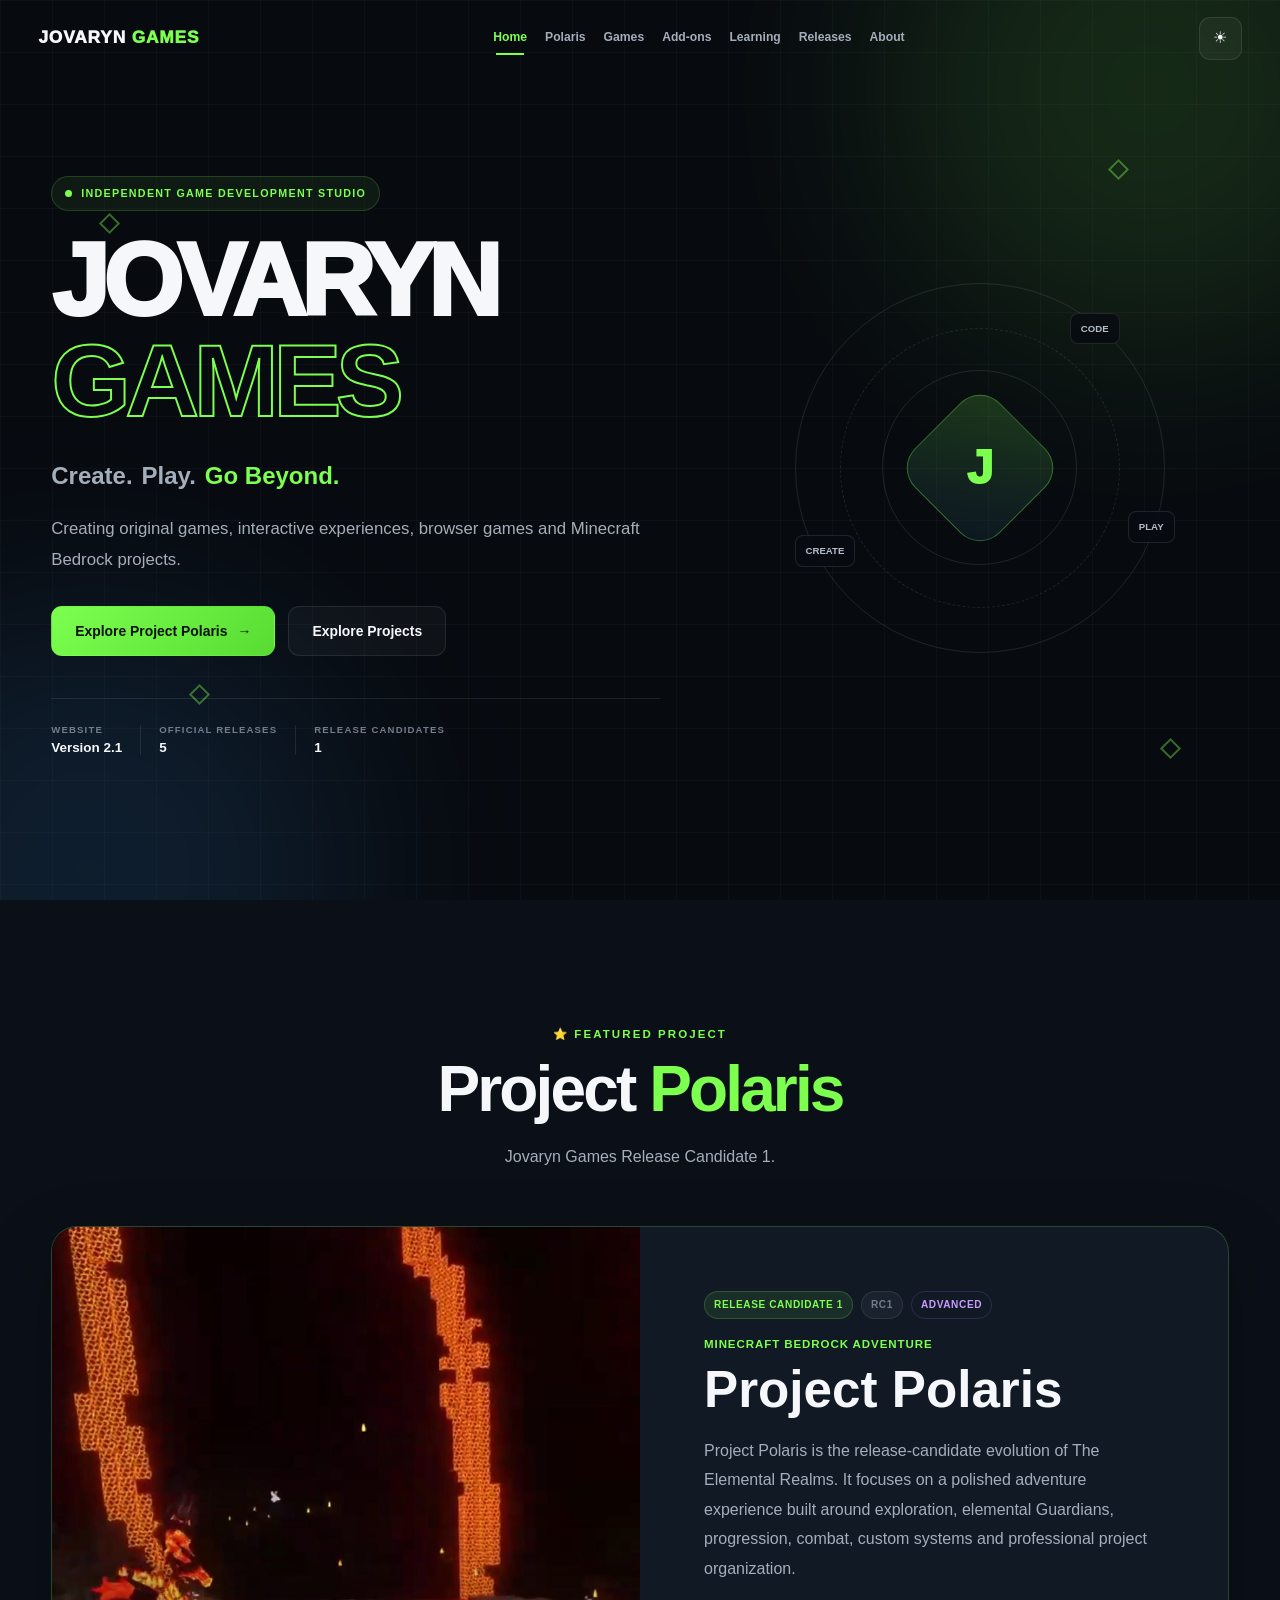
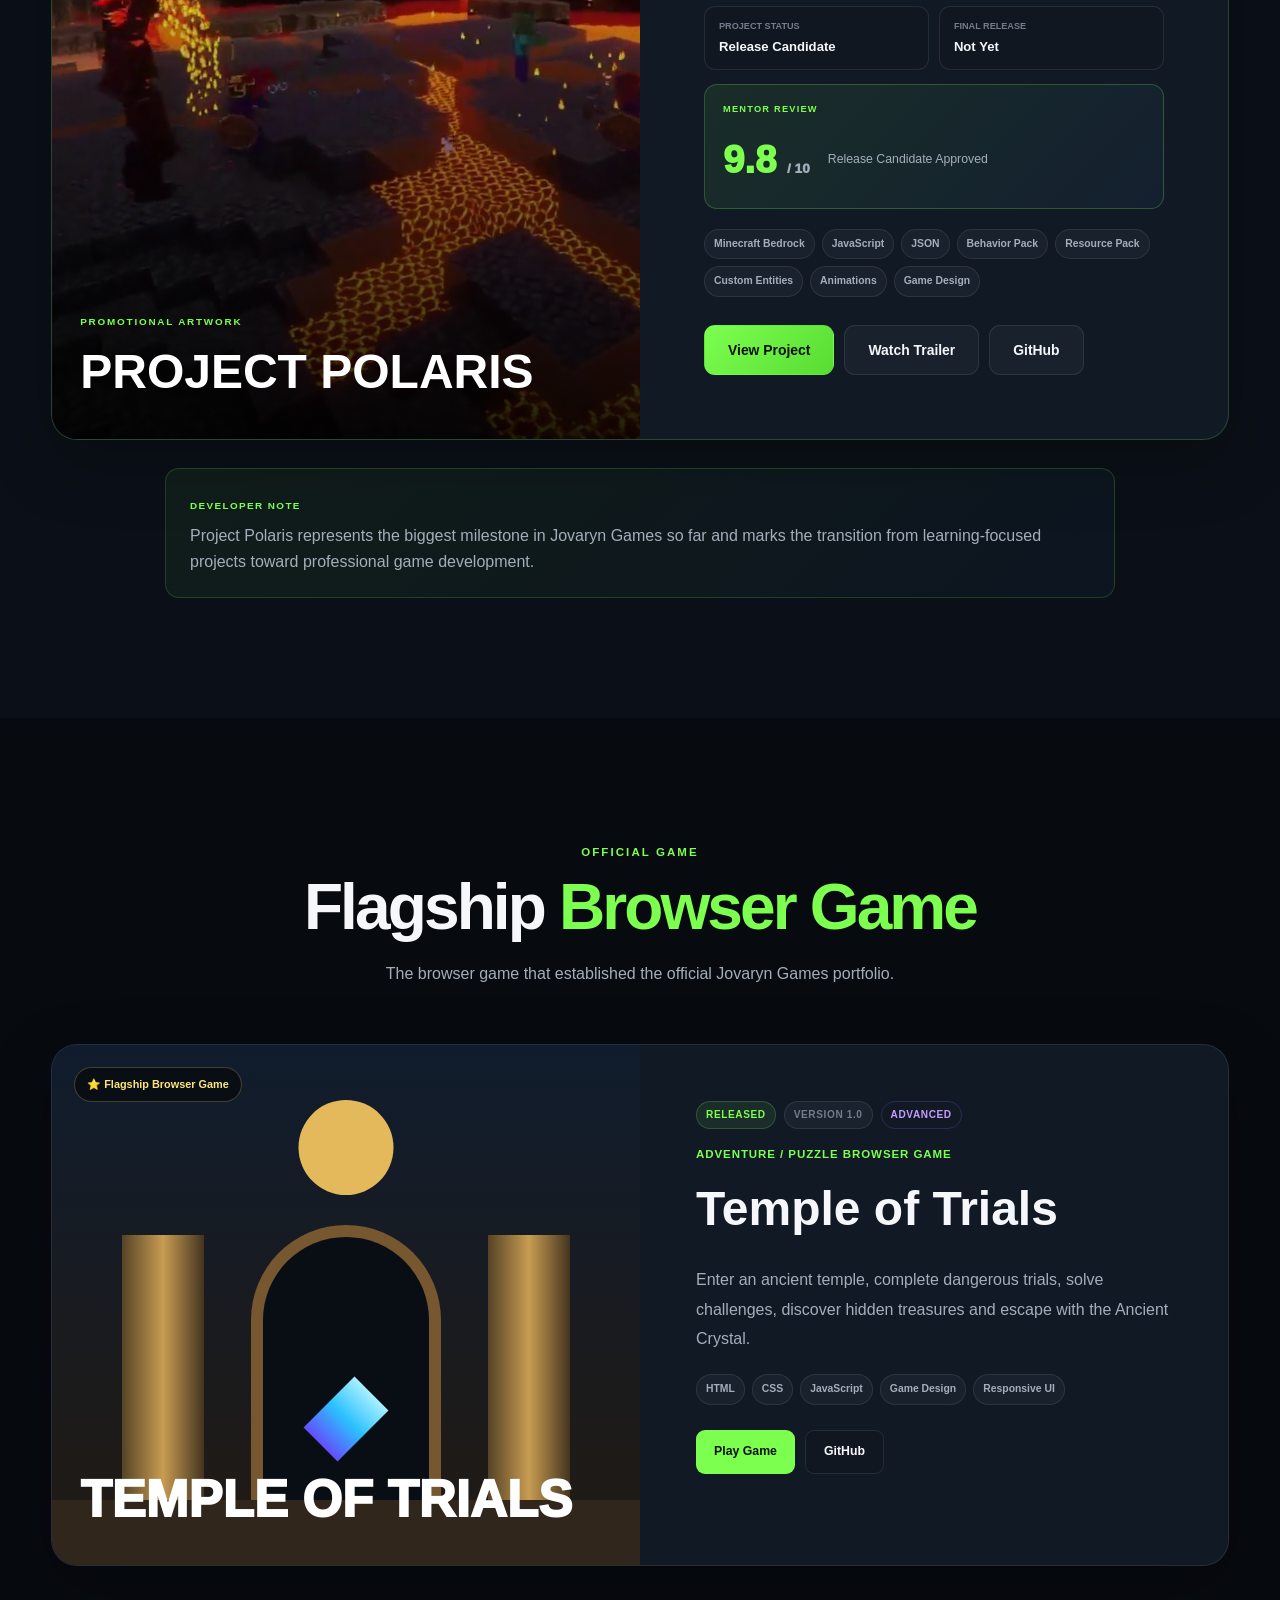
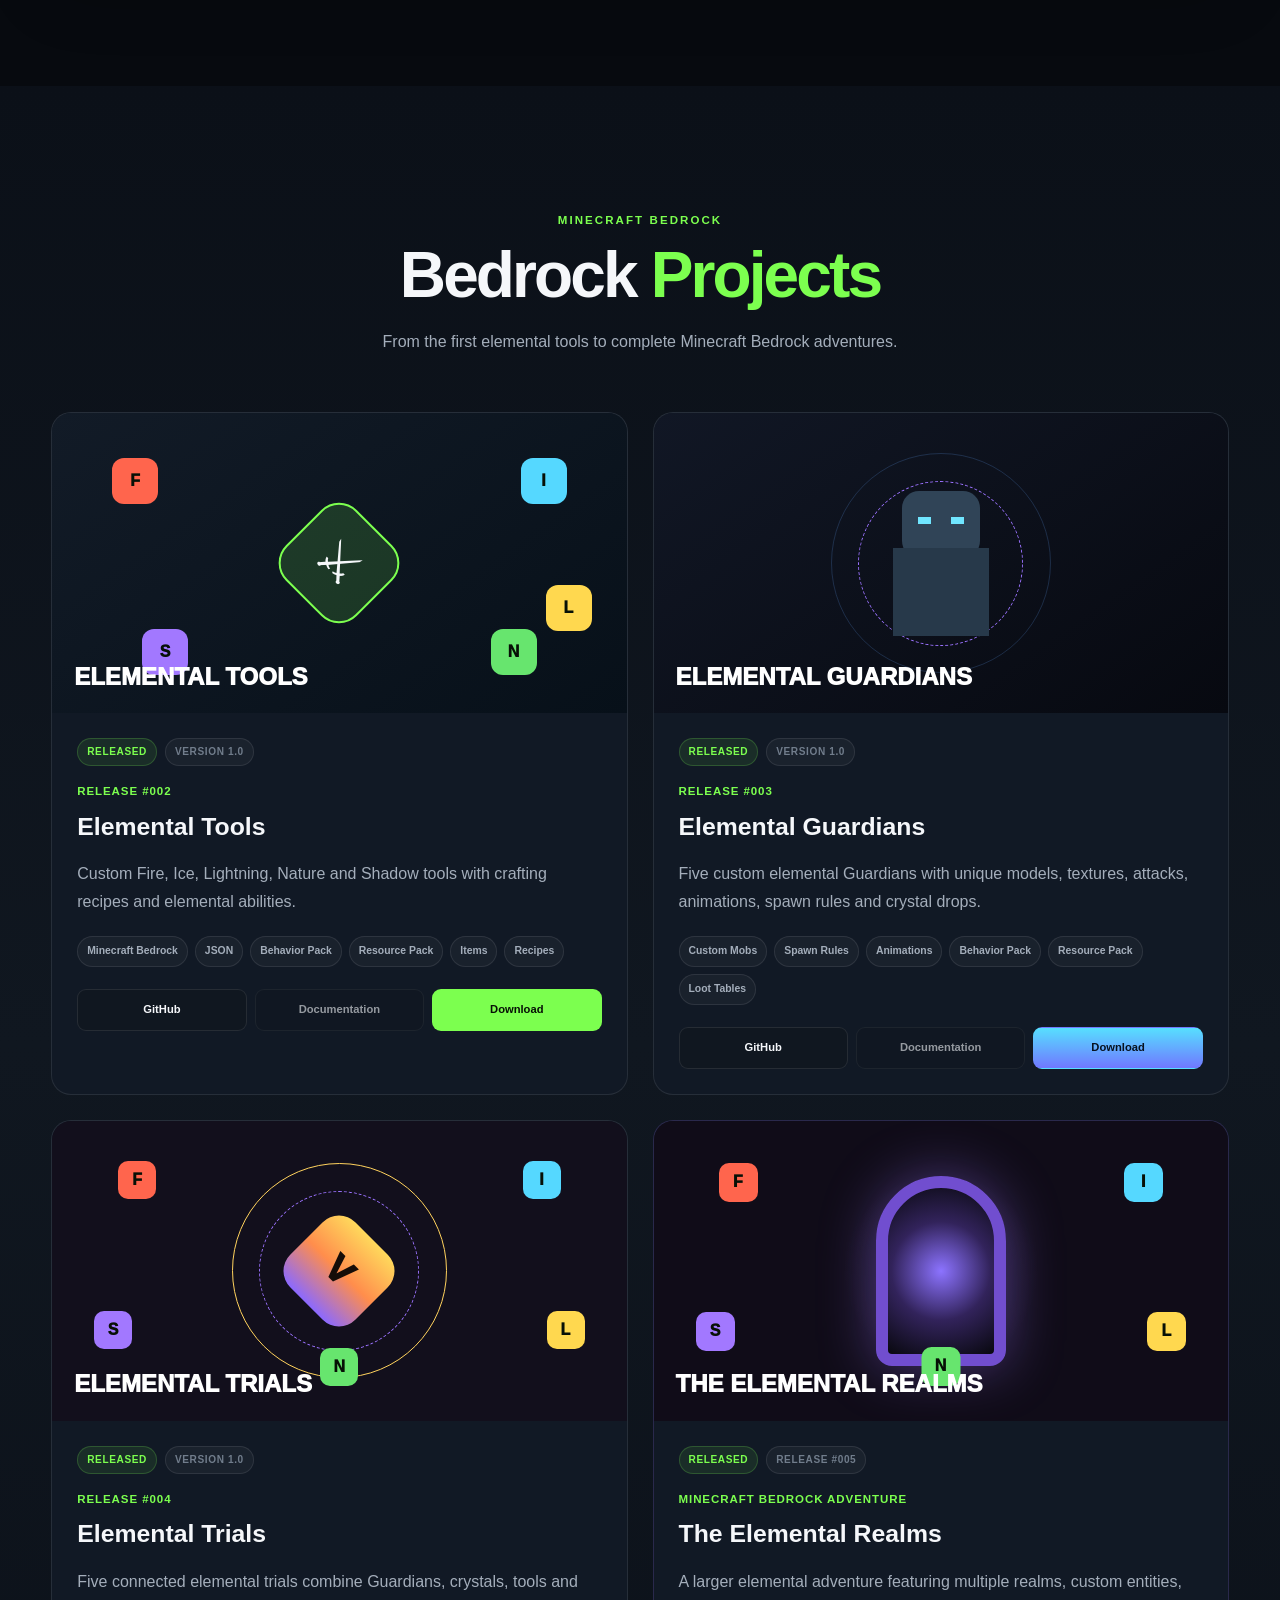
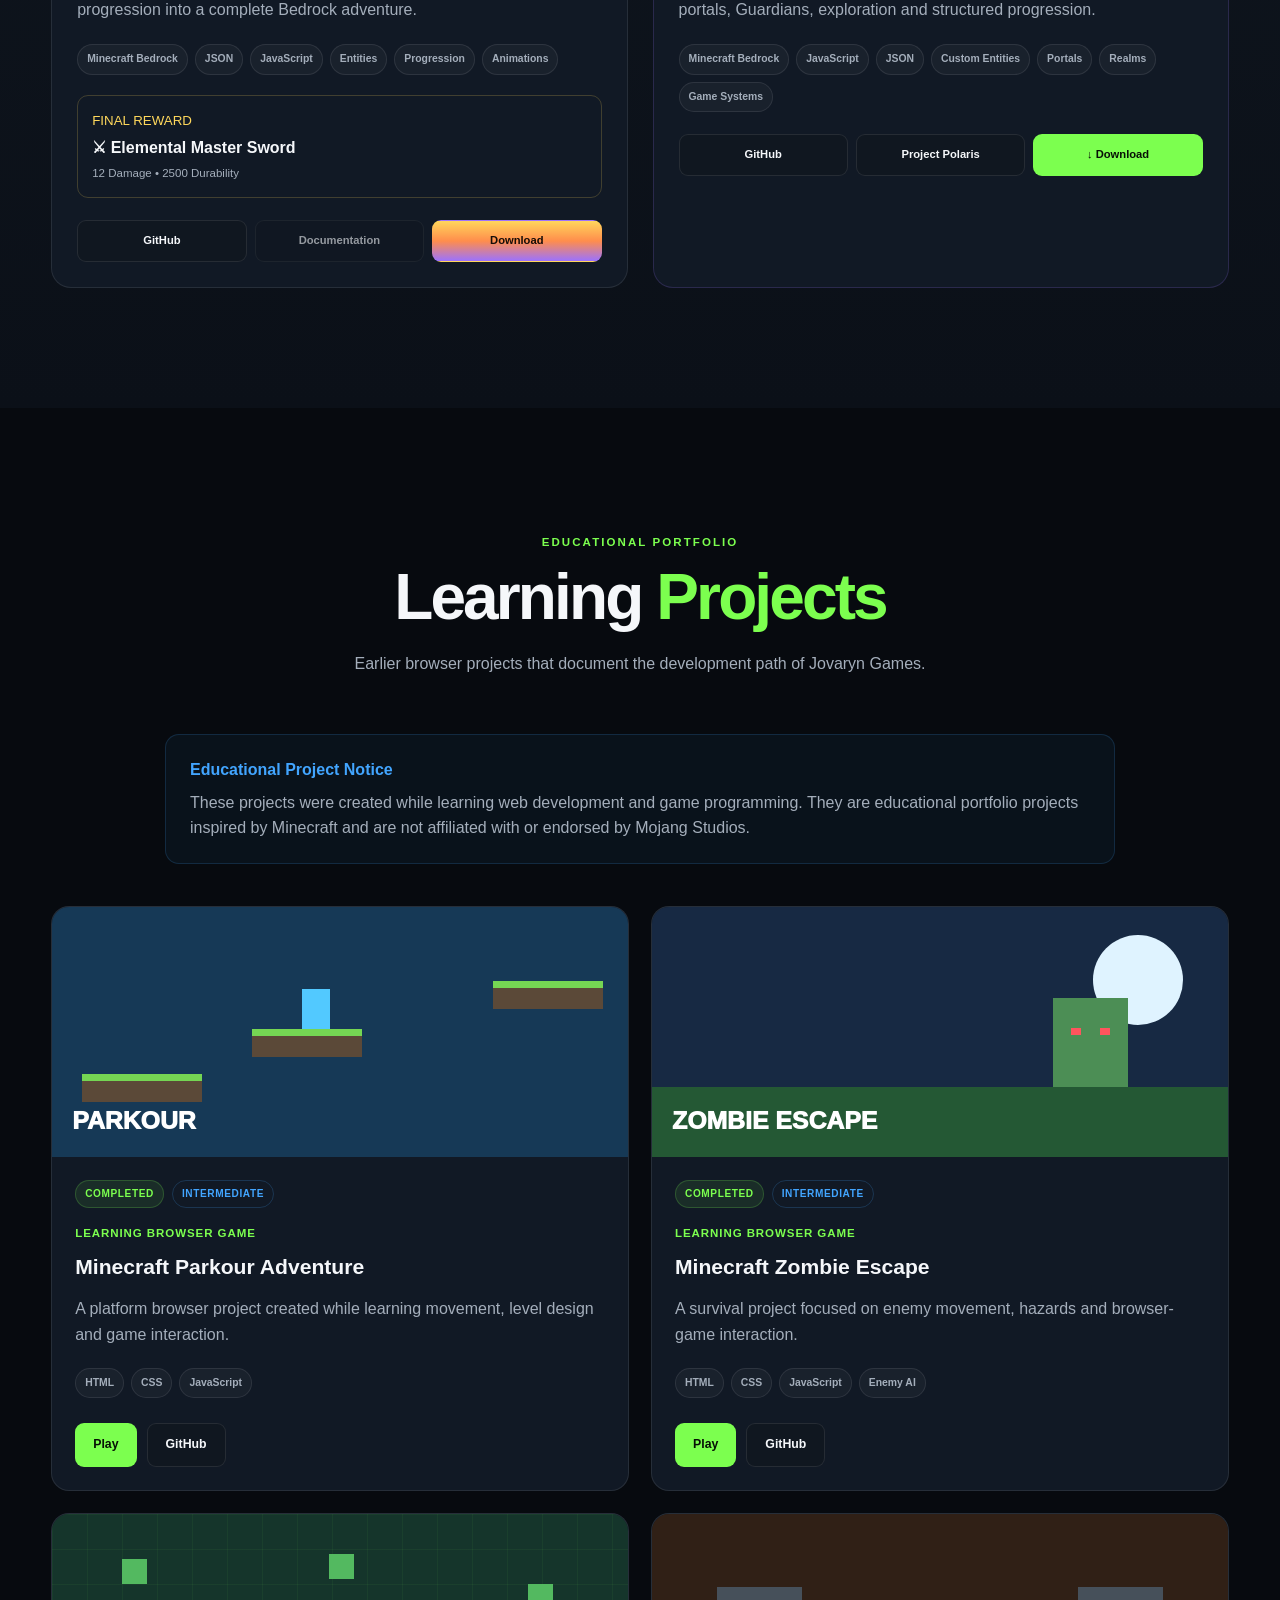
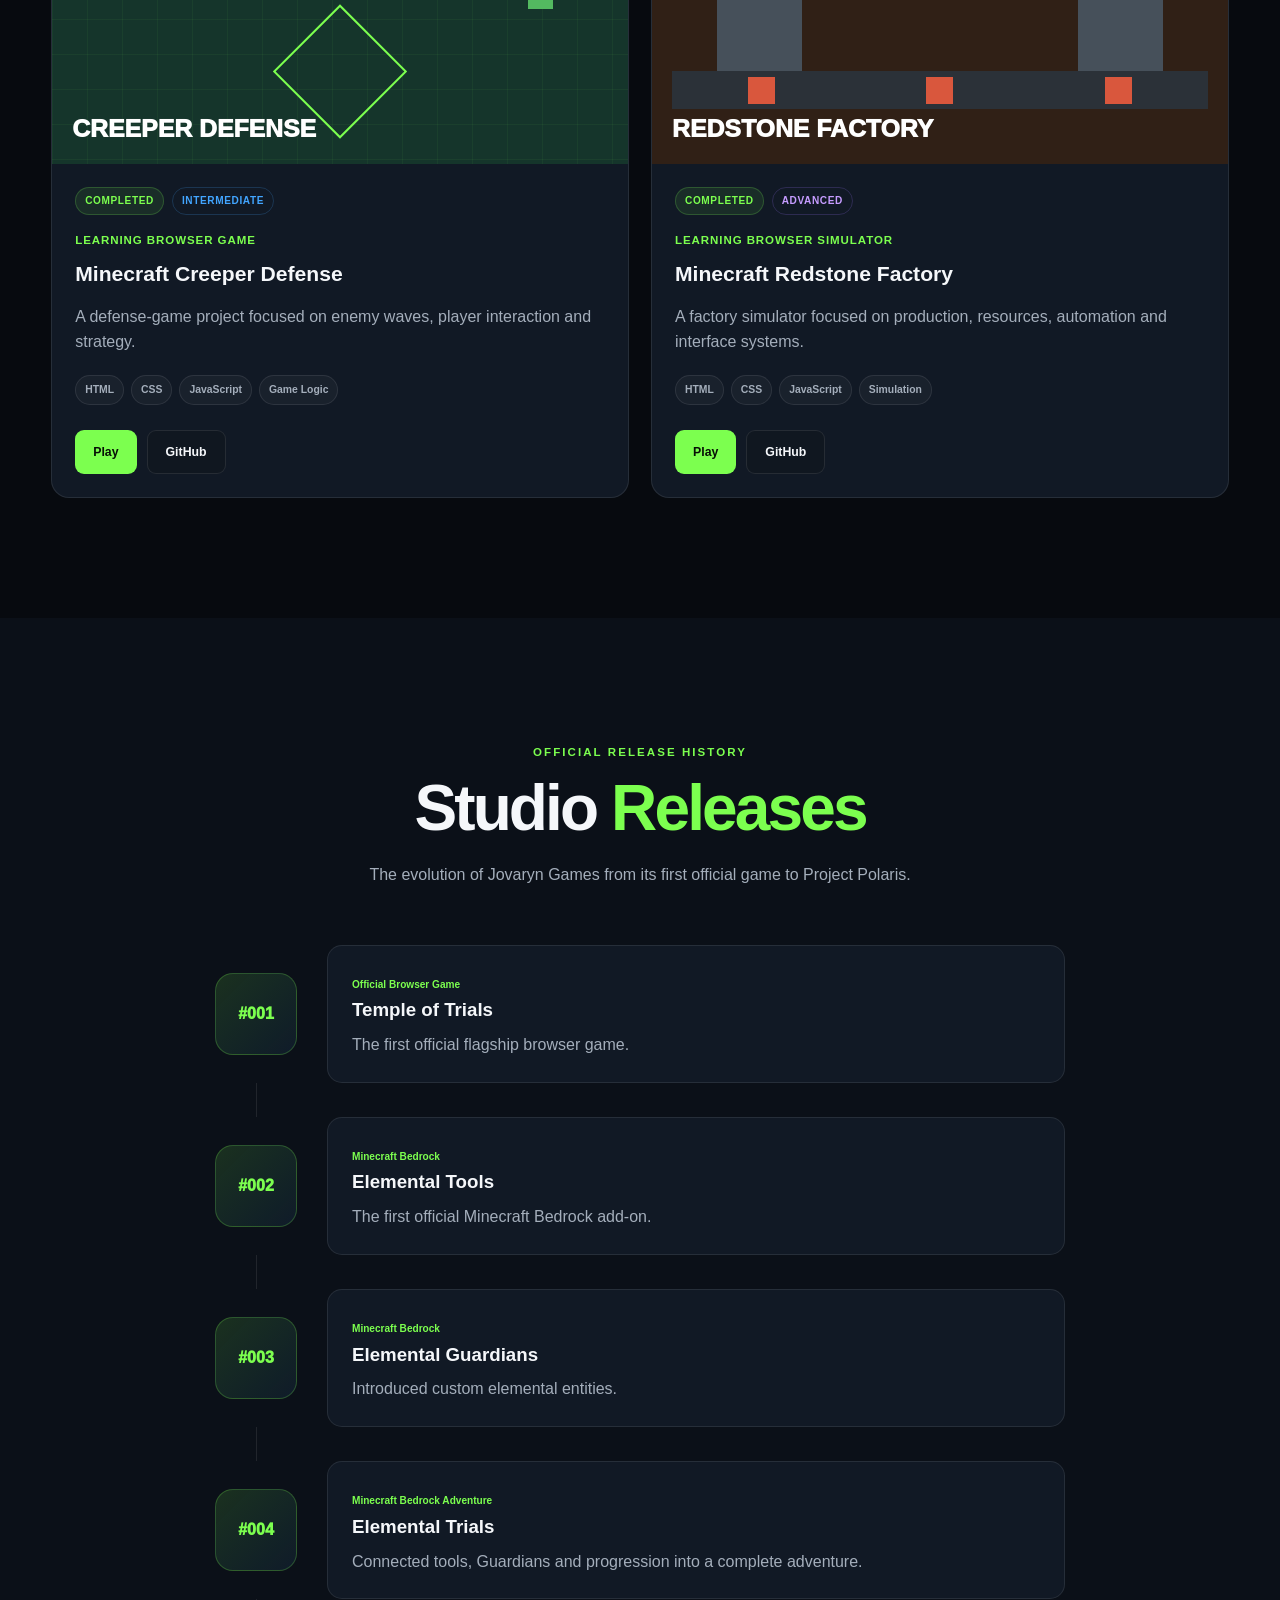
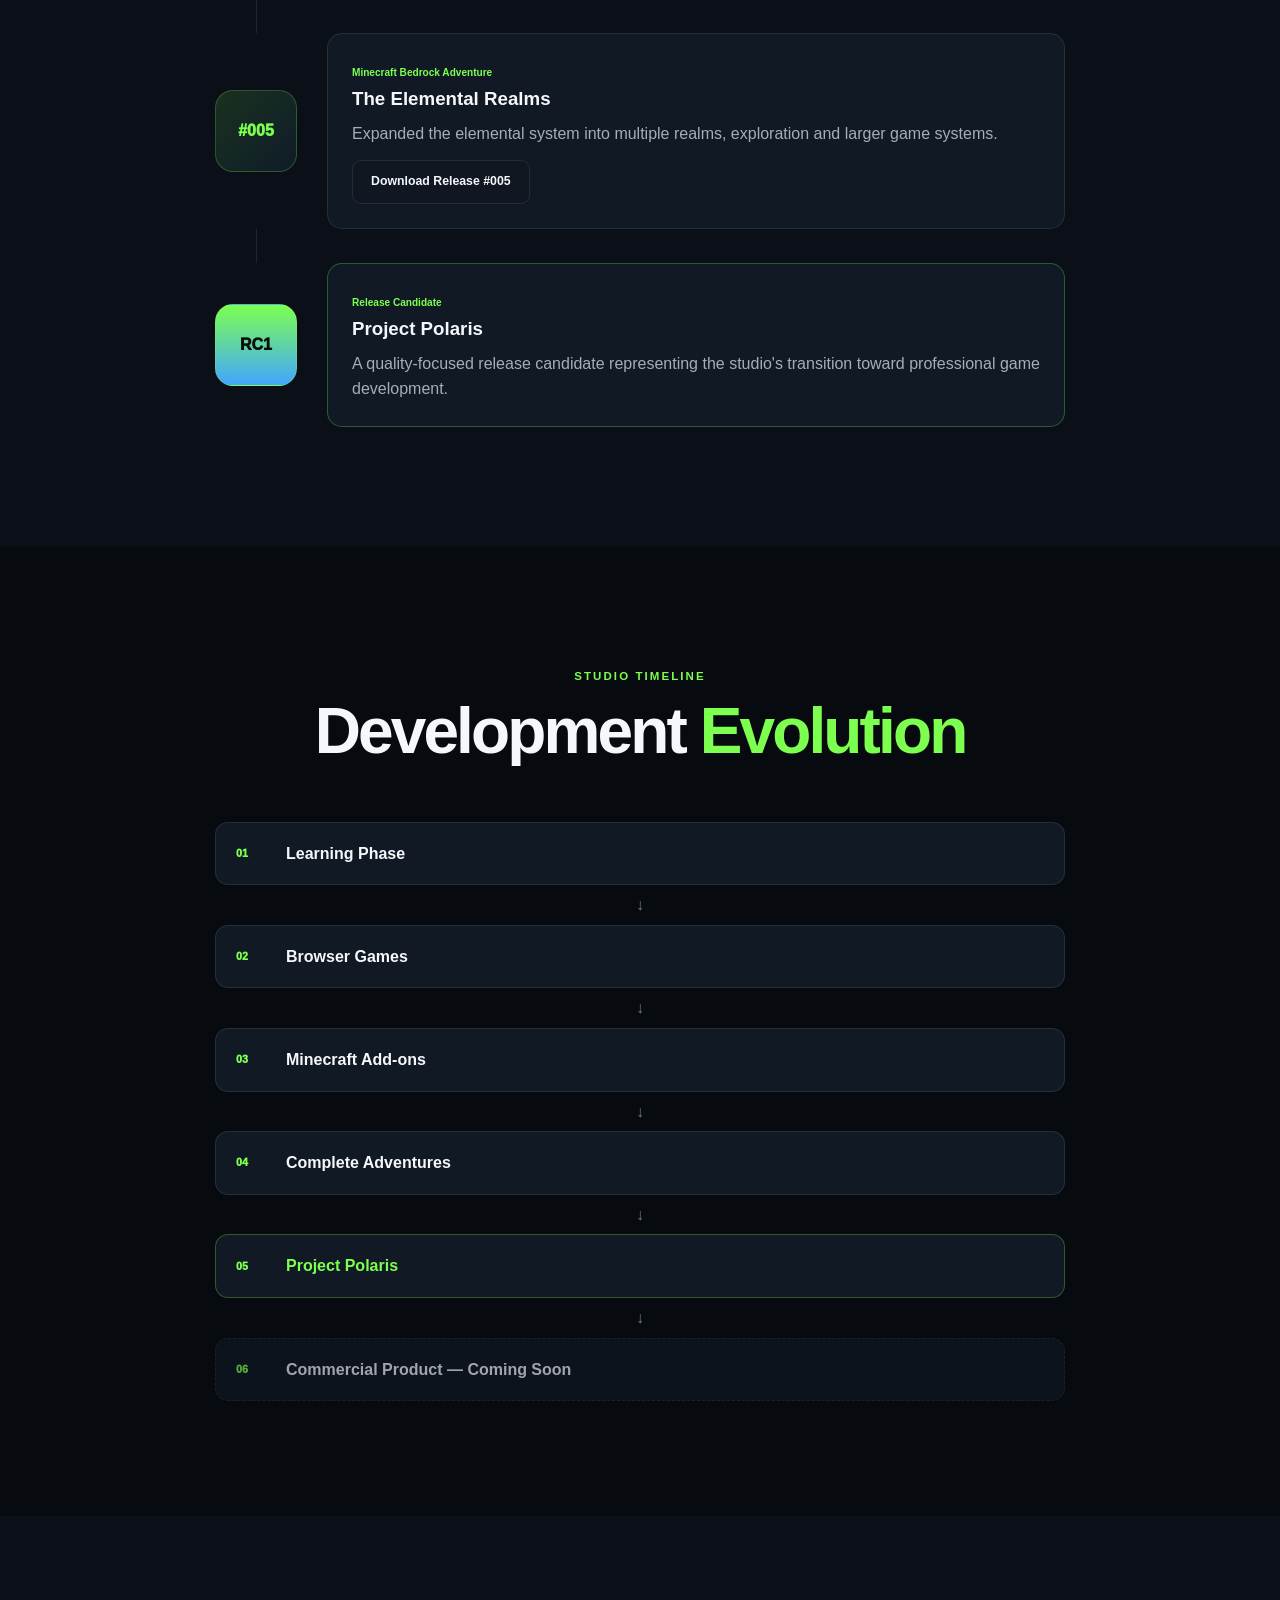
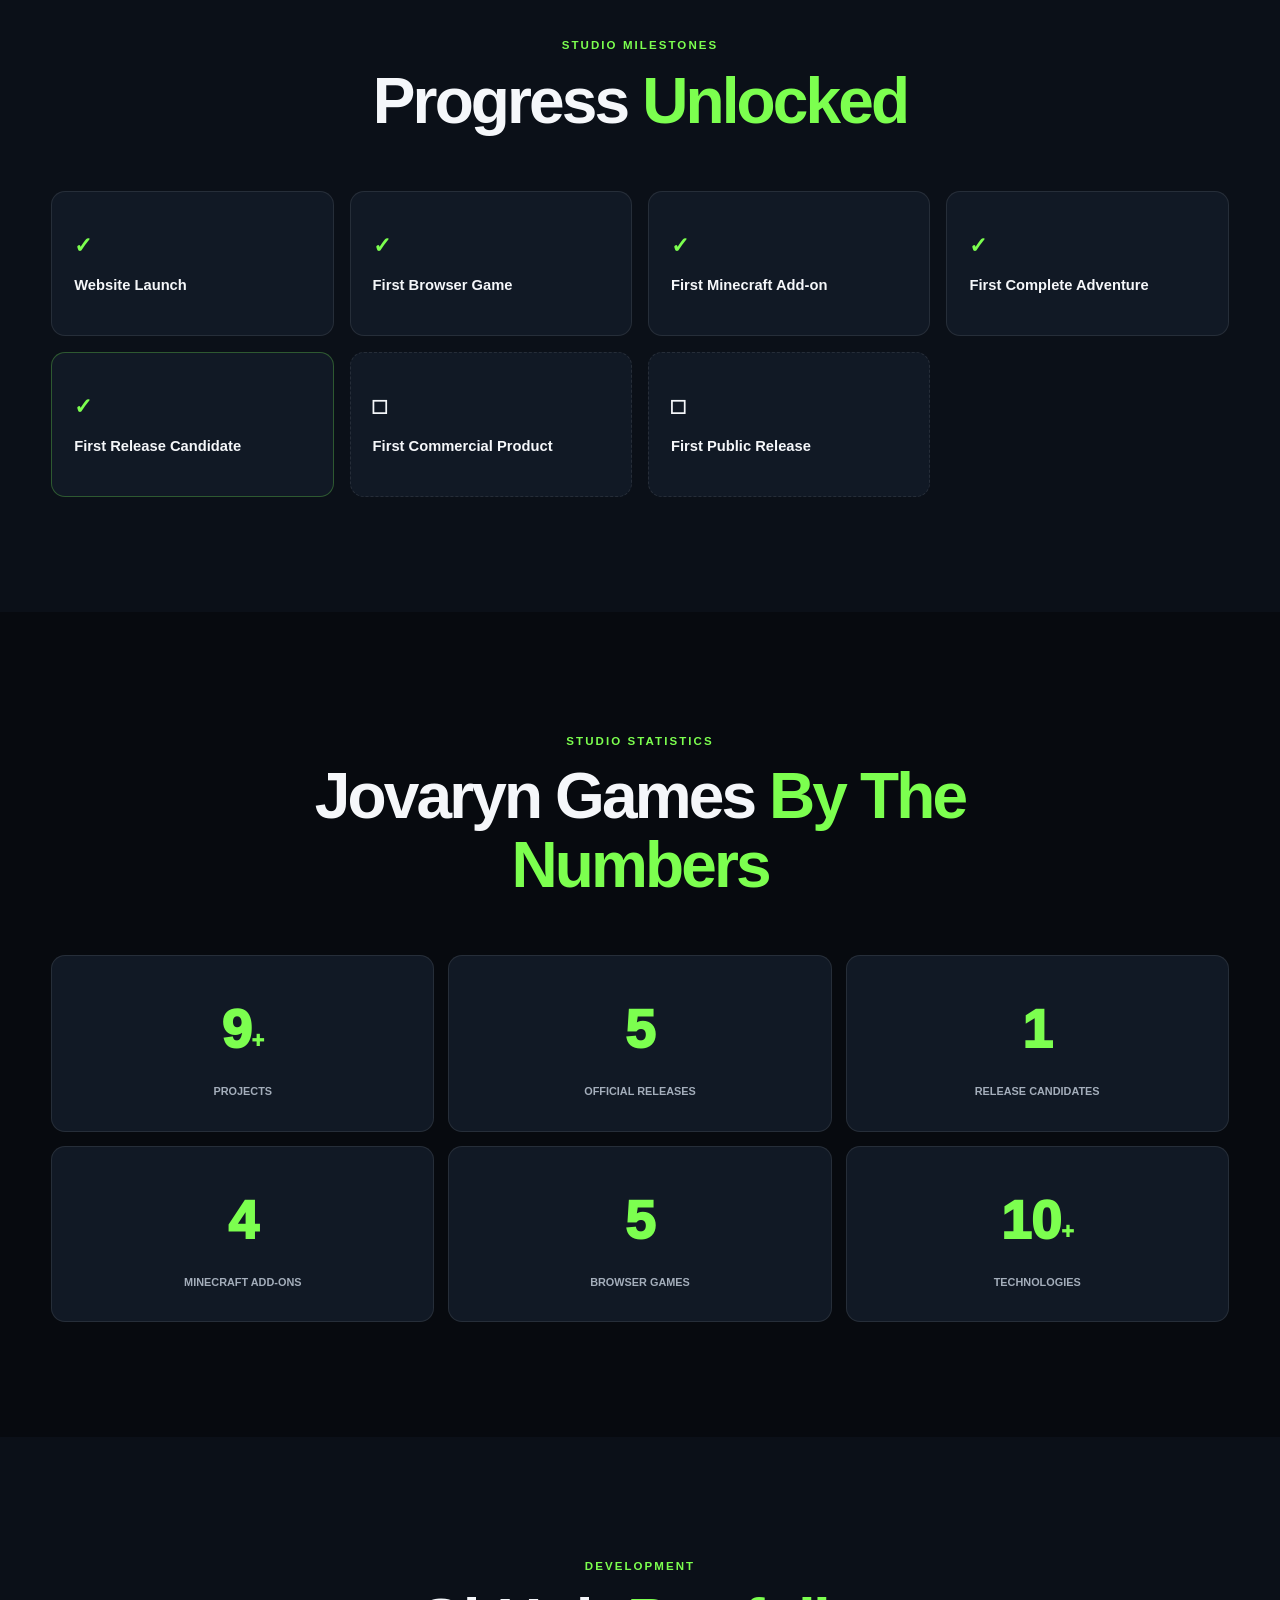
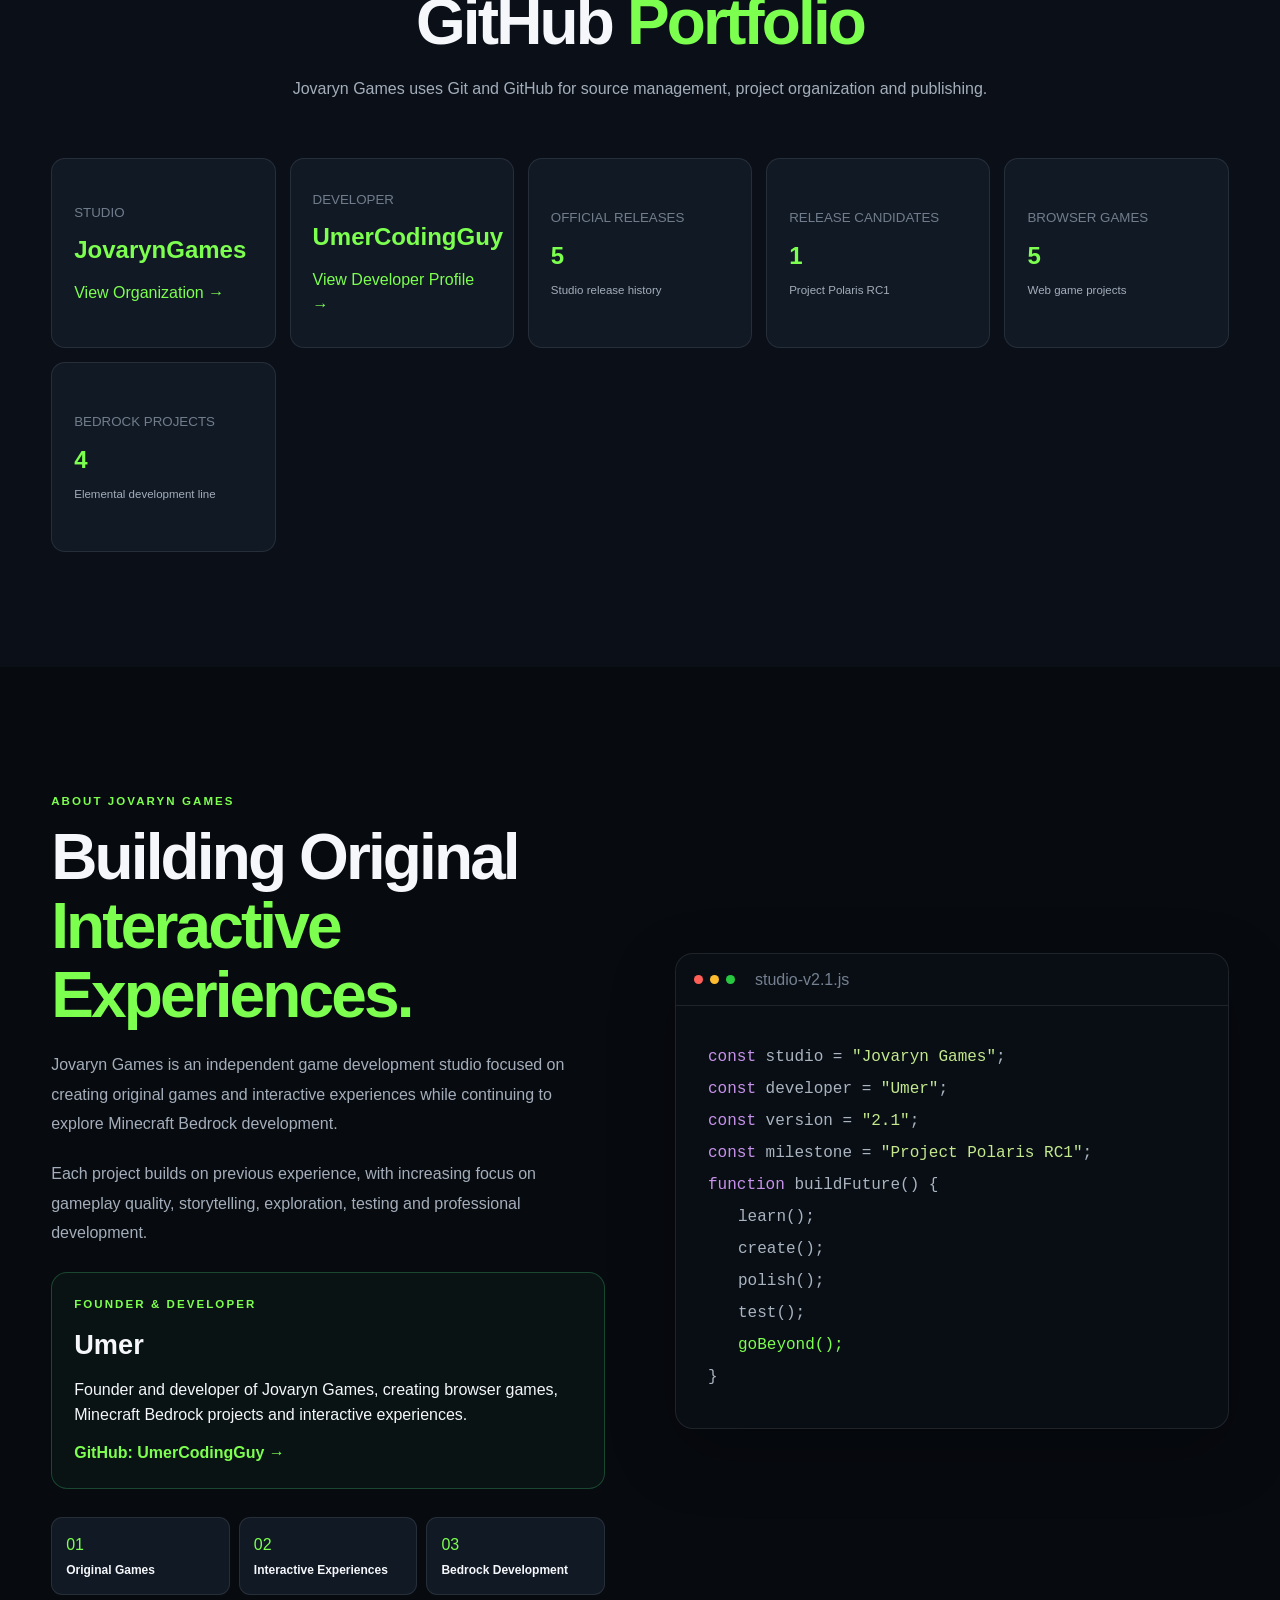
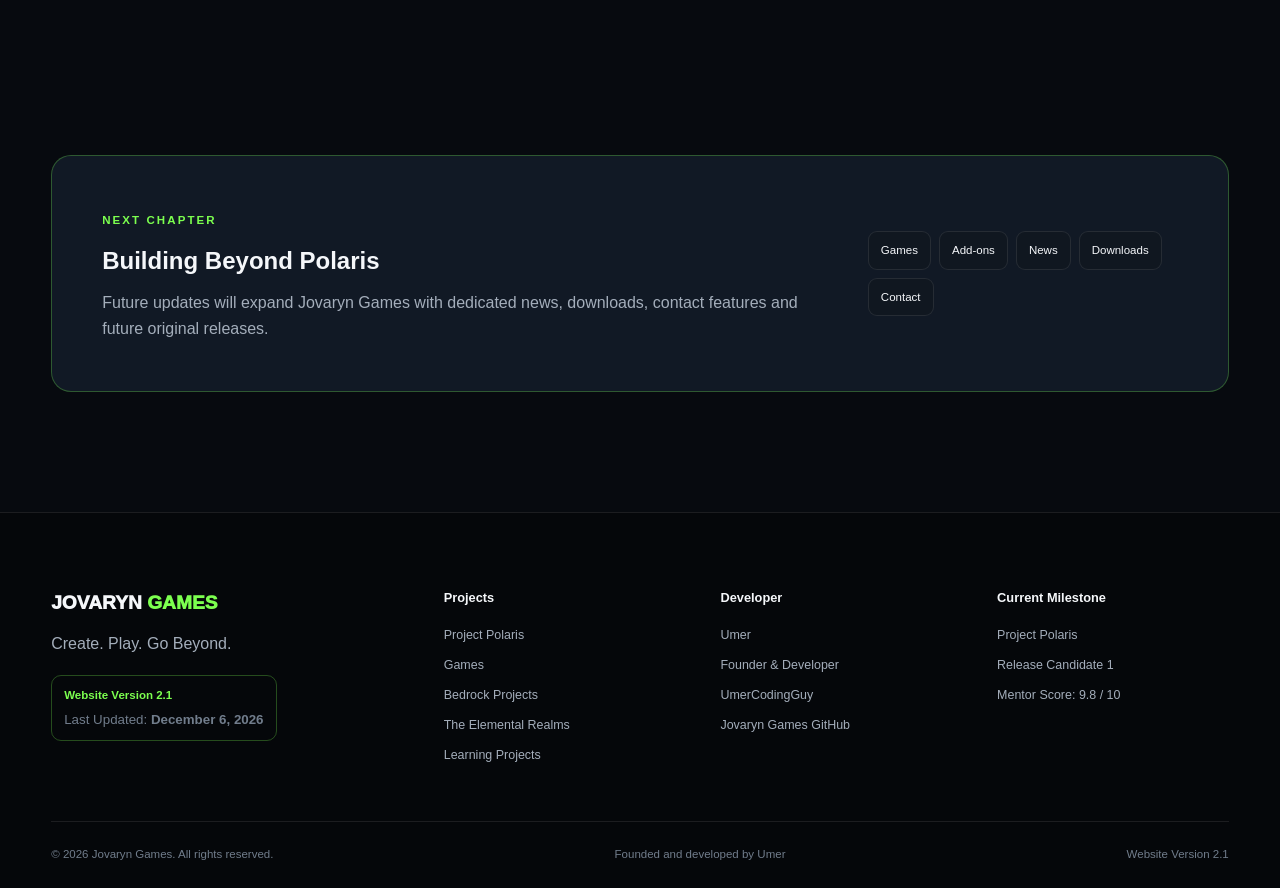
==== commit bd41b60f: "v2.1" ====
--- a/index.html
+++ b/index.html
@@ -1,161 +1,70 @@
+
 <!DOCTYPE html>
 <html lang="en">
-
 <head>
     <meta charset="UTF-8">
-
-    <meta
-        name="viewport"
-        content="width=device-width, initial-scale=1.0"
-    >
-
-    <meta
-        name="description"
-        content="Jovaryn Games is an independent game development studio creating browser games, Minecraft Bedrock add-ons and future original games."
-    >
-
+    <meta name="viewport" content="width=device-width, initial-scale=1.0">
+
+    <title>Jovaryn Games | Project Polaris RC1</title>
+
+    <meta name="description" content="Jovaryn Games is an independent game development studio creating original games, interactive experiences and Minecraft Bedrock projects. Explore Project Polaris Release Candidate 1.">
     <meta name="author" content="Jovaryn Games">
     <meta name="theme-color" content="#070a0f">
 
-    <title>Jovaryn Games | Create. Play. Go Beyond.</title>
+    <link rel="canonical" href="https://jovaryngames.com/">
+
+    <meta property="og:type" content="website">
+    <meta property="og:title" content="Jovaryn Games | Project Polaris RC1">
+    <meta property="og:description" content="Explore Project Polaris Release Candidate 1 and the official Jovaryn Games portfolio.">
+    <meta property="og:url" content="https://jovaryngames.com/">
+    <meta property="og:image" content="https://jovaryngames.com/assets/images/polaris/polaris-cover.png">
+    <meta property="og:image:alt" content="Project Polaris promotional cover artwork">
+
+    <meta name="twitter:card" content="summary_large_image">
 
     <link rel="stylesheet" href="css/style.css">
 </head>
 
 <body>
 
-    <!-- =====================================================
-         LOADER
-    ====================================================== -->
-
+    <!-- LOADER -->
     <div class="loader" id="loader">
-
         <div class="loader-inner">
-
             <div class="loader-logo">
                 JOVARYN <span>GAMES</span>
             </div>
-
             <div class="loader-track">
                 <div class="loader-bar"></div>
             </div>
-
             <p>Loading Studio...</p>
-
         </div>
-
     </div>
 
-
-    <!-- =====================================================
-         SCROLL PROGRESS
-    ====================================================== -->
-
-    <div
-        class="scroll-progress"
-        id="scrollProgress"
-    ></div>
-
-
-    <!-- =====================================================
-         TOAST
-    ====================================================== -->
-
-    <div
-        class="site-toast"
-        id="siteToast"
-        role="status"
-        aria-live="polite"
-    ></div>
-
-
-    <!-- =====================================================
-         HEADER
-    ====================================================== -->
-
-    <header
-        class="header"
-        id="header"
-    >
-
-        <nav
-            class="navbar"
-            aria-label="Main navigation"
-        >
-
-            <a
-                href="#home"
-                class="logo"
-                aria-label="Jovaryn Games home"
-            >
+    <!-- SCROLL PROGRESS -->
+    <div class="scroll-progress" id="scrollProgress"></div>
+
+    <!-- NOTIFICATIONS -->
+    <div class="site-toast" id="siteToast" role="status" aria-live="polite"></div>
+
+    <!-- HEADER -->
+    <header class="header" id="header">
+        <nav class="navbar" aria-label="Main navigation">
+
+            <a href="#home" class="logo" aria-label="Jovaryn Games home">
                 JOVARYN <span>GAMES</span>
             </a>
 
-
-            <ul
-                class="nav-links"
-                id="navLinks"
-            >
-
-                <li>
-                    <a
-                        href="#home"
-                        class="nav-link active"
-                    >
-                        Home
-                    </a>
-                </li>
-
-                <li>
-                    <a
-                        href="#games"
-                        class="nav-link"
-                    >
-                        Games
-                    </a>
-                </li>
-
-                <li>
-                    <a
-                        href="#addons"
-                        class="nav-link"
-                    >
-                        Add-ons
-                    </a>
-                </li>
-
-                <li>
-                    <a
-                        href="#learning"
-                        class="nav-link"
-                    >
-                        Learning
-                    </a>
-                </li>
-
-                <li>
-                    <a
-                        href="#releases"
-                        class="nav-link"
-                    >
-                        Releases
-                    </a>
-                </li>
-
-                <li>
-                    <a
-                        href="#about"
-                        class="nav-link"
-                    >
-                        About
-                    </a>
-                </li>
-
+            <ul class="nav-links" id="navLinks">
+                <li><a href="#home" class="nav-link active">Home</a></li>
+                <li><a href="#polaris" class="nav-link">Polaris</a></li>
+                <li><a href="#games" class="nav-link">Games</a></li>
+                <li><a href="#addons" class="nav-link">Add-ons</a></li>
+                <li><a href="#learning" class="nav-link">Learning</a></li>
+                <li><a href="#releases" class="nav-link">Releases</a></li>
+                <li><a href="#about" class="nav-link">About</a></li>
             </ul>
 
-
             <div class="nav-actions">
-
                 <button
                     class="theme-toggle"
                     id="themeToggle"
@@ -164,7 +73,6 @@
                 >
                     <span id="themeIcon">☀</span>
                 </button>
-
 
                 <button
                     class="menu-toggle"
@@ -178,331 +86,225 @@
                     <span></span>
                     <span></span>
                 </button>
-
-            </div>
-
+            </div>
         </nav>
-
     </header>
 
-
     <main>
 
-        <!-- =================================================
+        <!-- ==========================================
              HERO
-        ================================================== -->
-
-        <section
-            class="hero section"
-            id="home"
-        >
-
+        ========================================== -->
+        <section class="hero section" id="home">
             <div class="hero-background">
-
                 <div class="grid-background"></div>
-
                 <div class="glow glow-one"></div>
                 <div class="glow glow-two"></div>
-
                 <div class="pixel pixel-one"></div>
                 <div class="pixel pixel-two"></div>
                 <div class="pixel pixel-three"></div>
                 <div class="pixel pixel-four"></div>
-
-            </div>
-
+            </div>
 
             <div class="hero-container">
 
                 <div class="hero-content reveal">
-
                     <div class="hero-badge">
-
                         <span></span>
-
                         Independent Game Development Studio
-
-                    </div>
-
+                    </div>
 
                     <h1>
-
                         JOVARYN
-
-                        <strong>
-                            GAMES
-                        </strong>
-
+                        <strong>GAMES</strong>
                     </h1>
 
-
                     <div class="tagline">
-
                         <span>Create.</span>
                         <span>Play.</span>
                         <span>Go Beyond.</span>
-
-                    </div>
-
+                    </div>
 
                     <p class="hero-description">
-
-                        Creating browser games, Minecraft Bedrock
-                        add-ons and future original game experiences.
-
+                        Creating original games, interactive experiences,
+                        browser games and Minecraft Bedrock projects.
                     </p>
 
-
                     <div class="hero-buttons">
-
-                        <a
-                            href="#latest"
-                            class="button primary-button"
-                        >
-                            Latest Release
-                            <span>→</span>
+                        <a href="#polaris" class="button primary-button">
+                            Explore Project Polaris <span>→</span>
                         </a>
 
-
-                        <a
-                            href="#games"
-                            class="button secondary-button"
-                        >
+                        <a href="#games" class="button secondary-button">
                             Explore Projects
                         </a>
-
-                    </div>
-
+                    </div>
 
                     <div class="hero-info">
-
                         <div>
-
-                            <small>
-                                WEBSITE
-                            </small>
-
-                            <strong>
-                                Version 2.0
-                            </strong>
-
-                        </div>
-
+                            <small>WEBSITE</small>
+                            <strong>Version 2.1</strong>
+                        </div>
 
                         <span class="info-line"></span>
 
-
                         <div>
-
-                            <small>
-                                OFFICIAL RELEASES
-                            </small>
-
-                            <strong>
-                                4
-                            </strong>
-
-                        </div>
-
+                            <small>OFFICIAL RELEASES</small>
+                            <strong>5</strong>
+                        </div>
 
                         <span class="info-line"></span>
 
-
                         <div>
-
-                            <small>
-                                BEDROCK ADD-ONS
-                            </small>
-
-                            <strong>
-                                3
-                            </strong>
-
-                        </div>
-
-                    </div>
-
-                </div>
-
+                            <small>RELEASE CANDIDATES</small>
+                            <strong>1</strong>
+                        </div>
+                    </div>
+                </div>
 
                 <div class="hero-art reveal">
-
                     <div class="studio-orbit">
-
                         <div class="orbit ring-one"></div>
                         <div class="orbit ring-two"></div>
                         <div class="orbit ring-three"></div>
 
-
                         <div class="studio-core">
                             <span>J</span>
                         </div>
 
-
-                        <div class="orbit-tag tag-code">
-                            CODE
-                        </div>
-
-                        <div class="orbit-tag tag-create">
-                            CREATE
-                        </div>
-
-                        <div class="orbit-tag tag-play">
-                            PLAY
-                        </div>
-
-                    </div>
-
-                </div>
-
-            </div>
-
+                        <div class="orbit-tag tag-code">CODE</div>
+                        <div class="orbit-tag tag-create">CREATE</div>
+                        <div class="orbit-tag tag-play">PLAY</div>
+                    </div>
+                </div>
+
+            </div>
         </section>
 
-
-        <!-- =================================================
-             LATEST RELEASE
-        ================================================== -->
-
-        <section
-            class="latest-section section"
-            id="latest"
-        >
-
+        <!-- ==========================================
+             PROJECT POLARIS
+        ========================================== -->
+        <section class="latest-section section" id="polaris">
             <div class="container">
 
                 <div class="section-heading reveal">
-
-                    <span class="section-label">
-                        ⭐ LATEST RELEASE
-                    </span>
-
-                    <h2>
-                        Elemental <span>Trials</span>
-                    </h2>
-
-                    <p>
-                        The newest Jovaryn Games Bedrock release combines
-                        elemental tools, Guardians, crystals and progression
-                        into one larger adventure.
-                    </p>
-
-                </div>
-
-
-                <article class="latest-release-card reveal">
-
-                    <div class="latest-art trials-cover">
-
-                        <div class="latest-ring latest-ring-one"></div>
-                        <div class="latest-ring latest-ring-two"></div>
-
-
-                        <div class="latest-core">
-                            V
-                        </div>
-
-
-                        <div class="latest-element latest-fire">
-                            F
-                        </div>
-
-                        <div class="latest-element latest-ice">
-                            I
-                        </div>
-
-                        <div class="latest-element latest-lightning">
-                            L
-                        </div>
-
-                        <div class="latest-element latest-nature">
-                            N
-                        </div>
-
-                        <div class="latest-element latest-shadow">
-                            S
-                        </div>
-
-
-                        <span class="latest-art-label">
-                            ELEMENTAL TRIALS
-                        </span>
-
-                    </div>
-
+                    <span class="section-label">⭐ FEATURED PROJECT</span>
+                    <h2>Project <span>Polaris</span></h2>
+                    <p>Jovaryn Games Release Candidate 1.</p>
+                </div>
+
+                <article class="latest-release-card polaris-feature reveal">
+
+                    <div
+                        class="latest-art polaris-art"
+                        style="position:relative;overflow:hidden"
+                    >
+                        <img
+                            src="assets/images/polaris/polaris-cover.png"
+                            alt="Project Polaris promotional cover artwork"
+                            loading="lazy"
+                            decoding="async"
+                            style="
+                                position:absolute;
+                                inset:0;
+                                width:100%;
+                                height:100%;
+                                object-fit:cover;
+                                object-position:center;
+                            "
+                        >
+
+                        <div
+                            aria-hidden="true"
+                            style="
+                                position:absolute;
+                                inset:0;
+                                background:linear-gradient(
+                                    to bottom,
+                                    transparent 35%,
+                                    rgba(0,0,0,0.88) 100%
+                                );
+                                pointer-events:none;
+                            "
+                        ></div>
+
+                        <div class="polaris-media-label">
+                            <span>PROMOTIONAL ARTWORK</span>
+                            <strong>PROJECT POLARIS</strong>
+                        </div>
+                    </div>
 
                     <div class="latest-content">
 
                         <div class="badges">
-
                             <span class="status released">
-                                Released
+                                Release Candidate 1
                             </span>
-
-                            <span class="version">
-                                Version 1.0
-                            </span>
-
+                            <span class="version">RC1</span>
                             <span class="difficulty advanced">
                                 Advanced
                             </span>
-
-                        </div>
-
+                        </div>
 
                         <span class="project-category">
-                            Minecraft Bedrock Add-on
+                            Minecraft Bedrock Adventure
                         </span>
 
-
-                        <h3>
-                            Elemental Trials
-                        </h3>
-
+                        <h3>Project Polaris</h3>
 
                         <p>
-
-                            Complete five elemental trials in sequence,
-                            fight powerful Guardians, collect elemental
-                            crystals and unlock the Elemental Master Sword.
-
+                            Project Polaris is the release-candidate
+                            evolution of The Elemental Realms.
+                            It focuses on a polished adventure experience
+                            built around exploration, elemental Guardians,
+                            progression, combat, custom systems and
+                            professional project organization.
                         </p>
 
+                        <div class="polaris-status-box">
+                            <div>
+                                <small>PROJECT STATUS</small>
+                                <strong>Release Candidate</strong>
+                            </div>
+
+                            <div>
+                                <small>FINAL RELEASE</small>
+                                <strong>Not Yet</strong>
+                            </div>
+                        </div>
+
+                        <div class="mentor-score-card">
+                            <span>MENTOR REVIEW</span>
+                            <strong>9.8 <small>/ 10</small></strong>
+                            <p>Release Candidate Approved</p>
+                        </div>
 
                         <div class="technology-badges">
-
                             <span>Minecraft Bedrock</span>
+                            <span>JavaScript</span>
                             <span>JSON</span>
-                            <span>JavaScript</span>
                             <span>Behavior Pack</span>
                             <span>Resource Pack</span>
-                            <span>Entities</span>
-
-                        </div>
-
-
-                        <div class="development-time">
-
-                            <small>
-                                DEVELOPMENT TIME
-                            </small>
-
-                            <strong>
-                                Not recorded
-                            </strong>
-
-                        </div>
-
+                            <span>Custom Entities</span>
+                            <span>Animations</span>
+                            <span>Game Design</span>
+                        </div>
 
                         <div class="latest-buttons">
-
                             <a
-                                href="#elemental-trials"
+                                href="project-polaris/"
                                 class="button primary-button"
                             >
                                 View Project
                             </a>
 
+                            <a
+                                href="#"
+                                class="button secondary-button placeholder-link"
+                                data-message="The Project Polaris trailer is not published yet."
+                            >
+                                Watch Trailer
+                            </a>
 
                             <a
                                 href="https://github.com/JovarynGames"
@@ -512,188 +314,97 @@
                             >
                                 GitHub
                             </a>
-
-                        </div>
-
-                    </div>
-
+                        </div>
+
+                    </div>
                 </article>
 
-            </div>
-
+                <div class="developer-note reveal">
+                    <span>DEVELOPER NOTE</span>
+                    <p>
+                        Project Polaris represents the biggest milestone
+                        in Jovaryn Games so far and marks the transition
+                        from learning-focused projects toward professional
+                        game development.
+                    </p>
+                </div>
+
+            </div>
         </section>
 
-
-        <!-- =================================================
-             FEATURED OFFICIAL GAME
-        ================================================== -->
-
-        <section
-            class="games-section section"
-            id="games"
-        >
-
+        <!-- ==========================================
+             TEMPLE OF TRIALS
+        ========================================== -->
+        <section class="games-section section" id="games">
             <div class="container">
 
                 <div class="section-heading reveal">
-
-                    <span class="section-label">
-                        OFFICIAL GAME
-                    </span>
-
-                    <h2>
-                        Featured <span>Game</span>
-                    </h2>
-
+                    <span class="section-label">OFFICIAL GAME</span>
+                    <h2>Flagship <span>Browser Game</span></h2>
                     <p>
-                        The flagship browser game of Jovaryn Games.
+                        The browser game that established the official
+                        Jovaryn Games portfolio.
                     </p>
-
-                </div>
-
+                </div>
 
                 <article class="project-card flagship-card reveal">
 
-                    <!-- COVER -->
-
                     <div class="project-cover temple-art">
-
                         <span class="flagship-badge">
-                            ⭐ Flagship Game
+                            ⭐ Flagship Browser Game
                         </span>
 
-
                         <div class="temple-sun"></div>
-
-                        <div
-                            class="temple-pillar temple-pillar-left"
-                        ></div>
-
-                        <div
-                            class="temple-pillar temple-pillar-right"
-                        ></div>
+                        <div class="temple-pillar temple-pillar-left"></div>
+                        <div class="temple-pillar temple-pillar-right"></div>
 
                         <div class="temple-door">
                             <div class="temple-crystal"></div>
                         </div>
 
                         <div class="temple-floor"></div>
-
 
                         <strong class="cover-title">
                             TEMPLE OF TRIALS
                         </strong>
-
-                    </div>
-
-
-                    <!-- CONTENT -->
+                    </div>
 
                     <div class="project-content">
-
                         <div class="badges">
-
-                            <span class="status released">
-                                Released
-                            </span>
-
-                            <span class="version">
-                                Version 1.0
-                            </span>
-
+                            <span class="status released">Released</span>
+                            <span class="version">Version 1.0</span>
                             <span class="difficulty advanced">
                                 Advanced
                             </span>
-
-                        </div>
-
+                        </div>
 
                         <span class="project-category">
                             Adventure / Puzzle Browser Game
                         </span>
 
-
-                        <h3>
-                            Temple of Trials
-                        </h3>
-
+                        <h3>Temple of Trials</h3>
 
                         <p>
-
                             Enter an ancient temple, complete dangerous
-                            trials, solve challenges, discover treasures
-                            and escape with the Ancient Crystal.
-
+                            trials, solve challenges, discover hidden
+                            treasures and escape with the Ancient Crystal.
                         </p>
 
-
                         <div class="technology-badges">
-
                             <span>HTML</span>
                             <span>CSS</span>
                             <span>JavaScript</span>
                             <span>Game Design</span>
                             <span>Responsive UI</span>
-
-                        </div>
-
-
-                        <div class="development-time">
-
-                            <small>
-                                COMPLETED IN
-                            </small>
-
-                            <strong>
-                                Not recorded
-                            </strong>
-
-                        </div>
-
-
-                        <details class="gallery-details">
-
-                            <summary>
-                                Screenshot Gallery
-                            </summary>
-
-
-                            <div class="screenshot-grid">
-
-                                <div class="screenshot-placeholder">
-                                    <strong>Main Cover</strong>
-                                    <span>Screenshot coming later</span>
-                                </div>
-
-                                <div class="screenshot-placeholder">
-                                    <strong>Screenshot 1</strong>
-                                    <span>Screenshot coming later</span>
-                                </div>
-
-                                <div class="screenshot-placeholder">
-                                    <strong>Screenshot 2</strong>
-                                    <span>Screenshot coming later</span>
-                                </div>
-
-                                <div class="screenshot-placeholder">
-                                    <strong>Screenshot 3</strong>
-                                    <span>Screenshot coming later</span>
-                                </div>
-
-                            </div>
-
-                        </details>
-
+                        </div>
 
                         <div class="project-actions">
-
                             <a
                                 href="https://jovaryngames.com/temple-of-trials/"
                                 class="project-button primary-project-button"
                             >
                                 Play Game
                             </a>
-
 
                             <a
                                 href="https://github.com/JovarynGames"
@@ -703,196 +414,73 @@
                             >
                                 GitHub
                             </a>
-
-                        </div>
-
-                    </div>
-
+                        </div>
+                    </div>
                 </article>
 
             </div>
-
         </section>
 
-
-        <!-- =================================================
-             MINECRAFT BEDROCK ADD-ONS
-        ================================================== -->
-
-        <section
-            class="addons-section section"
-            id="addons"
-        >
-
+        <!-- ==========================================
+             BEDROCK PROJECTS
+        ========================================== -->
+        <section class="addons-section section" id="addons">
             <div class="container">
 
                 <div class="section-heading reveal">
-
-                    <span class="section-label">
-                        OFFICIAL ADD-ONS
-                    </span>
-
-                    <h2>
-                        Minecraft Bedrock <span>Add-ons</span>
-                    </h2>
-
+                    <span class="section-label">MINECRAFT BEDROCK</span>
+                    <h2>Bedrock <span>Projects</span></h2>
                     <p>
-
-                        Original Jovaryn Games Bedrock projects featuring
-                        custom tools, entities, animations, progression
-                        systems and elemental gameplay.
-
+                        From the first elemental tools to complete
+                        Minecraft Bedrock adventures.
                     </p>
-
-                </div>
-
+                </div>
 
                 <div class="official-project-grid">
 
-
-                    <!-- =========================================
-                         ELEMENTAL TOOLS
-                    ========================================== -->
-
+                    <!-- ELEMENTAL TOOLS -->
                     <article
                         class="official-project-card reveal"
                         id="elemental-tools"
                     >
-
                         <div class="addon-project-art tools-art">
-
-                            <div class="element-orb fire-orb">
-                                F
-                            </div>
-
-                            <div class="element-orb ice-orb">
-                                I
-                            </div>
-
-                            <div class="element-orb lightning-orb">
-                                L
-                            </div>
-
-                            <div class="element-orb nature-orb">
-                                N
-                            </div>
-
-                            <div class="element-orb shadow-orb">
-                                S
-                            </div>
-
-
-                            <div class="tool-core">
-                                ⚔
-                            </div>
-
-
-                            <strong>
-                                ELEMENTAL TOOLS
-                            </strong>
-
-                        </div>
-
+                            <div class="element-orb fire-orb">F</div>
+                            <div class="element-orb ice-orb">I</div>
+                            <div class="element-orb lightning-orb">L</div>
+                            <div class="element-orb nature-orb">N</div>
+                            <div class="element-orb shadow-orb">S</div>
+                            <div class="tool-core">⚔</div>
+                            <strong>ELEMENTAL TOOLS</strong>
+                        </div>
 
                         <div class="official-project-content">
-
                             <div class="badges">
-
-                                <span class="status released">
-                                    Released
-                                </span>
-
-                                <span class="version">
-                                    Version 1.0
-                                </span>
-
-                                <span class="difficulty advanced">
-                                    Advanced
-                                </span>
-
-                            </div>
-
+                                <span class="status released">Released</span>
+                                <span class="version">Version 1.0</span>
+                            </div>
 
                             <span class="project-category">
-                                Minecraft Bedrock Add-on
+                                Release #002
                             </span>
 
-
-                            <h3>
-                                Elemental Tools
-                            </h3>
-
+                            <h3>Elemental Tools</h3>
 
                             <p>
-
-                                A collection of custom Fire, Ice,
-                                Lightning, Nature and Shadow tools with
-                                crafting recipes and elemental abilities.
-
+                                Custom Fire, Ice, Lightning, Nature and
+                                Shadow tools with crafting recipes and
+                                elemental abilities.
                             </p>
 
-
                             <div class="technology-badges">
-
                                 <span>Minecraft Bedrock</span>
                                 <span>JSON</span>
                                 <span>Behavior Pack</span>
                                 <span>Resource Pack</span>
                                 <span>Items</span>
                                 <span>Recipes</span>
-
-                            </div>
-
-
-                            <div class="development-time">
-
-                                <small>
-                                    COMPLETED IN
-                                </small>
-
-                                <strong>
-                                    Not recorded
-                                </strong>
-
-                            </div>
-
-
-                            <details class="gallery-details">
-
-                                <summary>
-                                    Screenshot Gallery
-                                </summary>
-
-
-                                <div class="screenshot-grid">
-
-                                    <div class="screenshot-placeholder">
-                                        <strong>Main Cover</strong>
-                                        <span>Screenshot coming later</span>
-                                    </div>
-
-                                    <div class="screenshot-placeholder">
-                                        <strong>Screenshot 1</strong>
-                                        <span>Screenshot coming later</span>
-                                    </div>
-
-                                    <div class="screenshot-placeholder">
-                                        <strong>Screenshot 2</strong>
-                                        <span>Screenshot coming later</span>
-                                    </div>
-
-                                    <div class="screenshot-placeholder">
-                                        <strong>Screenshot 3</strong>
-                                        <span>Screenshot coming later</span>
-                                    </div>
-
-                                </div>
-
-                            </details>
-
+                            </div>
 
                             <div class="addon-action-grid">
-
                                 <a
                                     href="https://github.com/JovarynGames"
                                     target="_blank"
@@ -902,16 +490,14 @@
                                     GitHub
                                 </a>
 
-
                                 <a
                                     href="#"
                                     class="mini-action disabled-link"
                                     aria-disabled="true"
-                                    data-message="Elemental Tools documentation is planned for a future update."
+                                    data-message="Elemental Tools documentation is coming later."
                                 >
                                     Documentation
                                 </a>
-
 
                                 <a
                                     href="downloads/Elemental-Tools-v1.0.mcaddon"
@@ -920,147 +506,58 @@
                                 >
                                     Download
                                 </a>
-
-                            </div>
-
-                        </div>
-
-                    </article>
-
-
-                    <!-- =========================================
-                         ELEMENTAL GUARDIANS
-                    ========================================== -->
-
+                            </div>
+                        </div>
+                    </article>
+
+                    <!-- ELEMENTAL GUARDIANS -->
                     <article
                         class="official-project-card reveal"
                         id="elemental-guardians"
                     >
-
                         <div class="addon-project-art guardians-art">
-
                             <div class="guardian-orbit guardian-orbit-one"></div>
                             <div class="guardian-orbit guardian-orbit-two"></div>
 
-
                             <div class="guardian-symbol">
-
                                 <div class="guardian-head">
                                     <span></span>
                                     <span></span>
                                 </div>
-
                                 <div class="guardian-body"></div>
-
-                            </div>
-
-
-                            <strong>
-                                ELEMENTAL GUARDIANS
-                            </strong>
-
-                        </div>
-
+                            </div>
+
+                            <strong>ELEMENTAL GUARDIANS</strong>
+                        </div>
 
                         <div class="official-project-content">
-
                             <div class="badges">
-
-                                <span class="status released">
-                                    Released
-                                </span>
-
-                                <span class="version">
-                                    Version 1.0
-                                </span>
-
-                                <span class="difficulty advanced">
-                                    Advanced
-                                </span>
-
-                            </div>
-
+                                <span class="status released">Released</span>
+                                <span class="version">Version 1.0</span>
+                            </div>
 
                             <span class="project-category">
-                                Minecraft Bedrock Add-on
+                                Release #003
                             </span>
 
-
-                            <h3>
-                                Elemental Guardians
-                            </h3>
-
+                            <h3>Elemental Guardians</h3>
 
                             <p>
-
                                 Five custom elemental Guardians with
-                                unique models, textures, attacks, spawn
-                                rules, animations and matching crystal drops.
-
+                                unique models, textures, attacks,
+                                animations, spawn rules and crystal drops.
                             </p>
 
-
-                            <div class="technology-badges guardian-tech">
-
+                            <div class="technology-badges">
                                 <span>Custom Mobs</span>
                                 <span>Spawn Rules</span>
                                 <span>Animations</span>
                                 <span>Behavior Pack</span>
                                 <span>Resource Pack</span>
                                 <span>Loot Tables</span>
-
-                            </div>
-
-
-                            <div class="development-time">
-
-                                <small>
-                                    COMPLETED IN
-                                </small>
-
-                                <strong>
-                                    Not recorded
-                                </strong>
-
-                            </div>
-
-
-                            <details class="gallery-details">
-
-                                <summary>
-                                    Screenshot Gallery
-                                </summary>
-
-
-                                <div class="screenshot-grid">
-
-                                    <div class="screenshot-placeholder">
-                                        <strong>Main Cover</strong>
-                                        <span>Screenshot coming later</span>
-                                    </div>
-
-                                    <div class="screenshot-placeholder">
-                                        <strong>Screenshot 1</strong>
-                                        <span>Screenshot coming later</span>
-                                    </div>
-
-                                    <div class="screenshot-placeholder">
-                                        <strong>Screenshot 2</strong>
-                                        <span>Screenshot coming later</span>
-                                    </div>
-
-                                    <div class="screenshot-placeholder">
-                                        <strong>Screenshot 3</strong>
-                                        <span>Screenshot coming later</span>
-                                    </div>
-
-                                </div>
-
-                            </details>
-
+                            </div>
 
                             <div class="addon-action-grid">
-
                                 <a
                                     href="https://github.com/JovarynGames"
                                     target="_blank"
@@ -1070,16 +567,14 @@
                                     GitHub
                                 </a>
 
-
                                 <a
                                     href="#"
                                     class="mini-action disabled-link"
                                     aria-disabled="true"
-                                    data-message="Elemental Guardians documentation is planned for a future update."
+                                    data-message="Elemental Guardians documentation is coming later."
                                 >
                                     Documentation
                                 </a>
-
 
                                 <a
                                     href="downloads/Elemental-Guardians-v1.0.mcaddon"
@@ -1088,178 +583,64 @@
                                 >
                                     Download
                                 </a>
-
-                            </div>
-
-                        </div>
-
-                    </article>
-
-
-                    <!-- =========================================
-                         ELEMENTAL TRIALS
-                    ========================================== -->
-
+                            </div>
+                        </div>
+                    </article>
+
+                    <!-- ELEMENTAL TRIALS -->
                     <article
                         class="official-project-card reveal"
                         id="elemental-trials"
                     >
-
                         <div class="addon-project-art trials-art">
-
                             <div class="trial-ring trial-ring-one"></div>
                             <div class="trial-ring trial-ring-two"></div>
 
-
-                            <div class="trial-core">
-                                V
-                            </div>
-
-
-                            <div class="trial-node node-fire">
-                                F
-                            </div>
-
-                            <div class="trial-node node-ice">
-                                I
-                            </div>
-
-                            <div class="trial-node node-lightning">
-                                L
-                            </div>
-
-                            <div class="trial-node node-nature">
-                                N
-                            </div>
-
-                            <div class="trial-node node-shadow">
-                                S
-                            </div>
-
-
-                            <strong>
-                                ELEMENTAL TRIALS
-                            </strong>
-
-                        </div>
-
+                            <div class="trial-core">V</div>
+
+                            <div class="trial-node node-fire">F</div>
+                            <div class="trial-node node-ice">I</div>
+                            <div class="trial-node node-lightning">L</div>
+                            <div class="trial-node node-nature">N</div>
+                            <div class="trial-node node-shadow">S</div>
+
+                            <strong>ELEMENTAL TRIALS</strong>
+                        </div>
 
                         <div class="official-project-content">
-
                             <div class="badges">
-
-                                <span class="status released">
-                                    Released
-                                </span>
-
-                                <span class="version">
-                                    Version 1.0
-                                </span>
-
-                                <span class="difficulty advanced">
-                                    Advanced
-                                </span>
-
-                            </div>
-
+                                <span class="status released">Released</span>
+                                <span class="version">Version 1.0</span>
+                            </div>
 
                             <span class="project-category">
-                                Minecraft Bedrock Add-on
+                                Release #004
                             </span>
 
-
-                            <h3>
-                                Elemental Trials
-                            </h3>
-
+                            <h3>Elemental Trials</h3>
 
                             <p>
-
                                 Five connected elemental trials combine
-                                Guardians, crystals, tools and saved
-                                progression into a larger Bedrock adventure.
-
+                                Guardians, crystals, tools and progression
+                                into a complete Bedrock adventure.
                             </p>
 
-
                             <div class="technology-badges">
-
                                 <span>Minecraft Bedrock</span>
                                 <span>JSON</span>
                                 <span>JavaScript</span>
                                 <span>Entities</span>
                                 <span>Progression</span>
                                 <span>Animations</span>
-
-                            </div>
-
-
-                            <div class="development-time">
-
-                                <small>
-                                    COMPLETED IN
-                                </small>
-
-                                <strong>
-                                    Not recorded
-                                </strong>
-
-                            </div>
-
+                            </div>
 
                             <div class="reward-preview">
-
-                                <small>
-                                    FINAL REWARD
-                                </small>
-
-                                <strong>
-                                    ⚔ Elemental Master Sword
-                                </strong>
-
-                                <span>
-                                    12 Damage • 2500 Durability
-                                </span>
-
-                            </div>
-
-
-                            <details class="gallery-details">
-
-                                <summary>
-                                    Screenshot Gallery
-                                </summary>
-
-
-                                <div class="screenshot-grid">
-
-                                    <div class="screenshot-placeholder">
-                                        <strong>Main Cover</strong>
-                                        <span>Screenshot coming later</span>
-                                    </div>
-
-                                    <div class="screenshot-placeholder">
-                                        <strong>Screenshot 1</strong>
-                                        <span>Screenshot coming later</span>
-                                    </div>
-
-                                    <div class="screenshot-placeholder">
-                                        <strong>Screenshot 2</strong>
-                                        <span>Screenshot coming later</span>
-                                    </div>
-
-                                    <div class="screenshot-placeholder">
-                                        <strong>Screenshot 3</strong>
-                                        <span>Screenshot coming later</span>
-                                    </div>
-
-                                </div>
-
-                            </details>
-
+                                <small>FINAL REWARD</small>
+                                <strong>⚔ Elemental Master Sword</strong>
+                                <span>12 Damage • 2500 Durability</span>
+                            </div>
 
                             <div class="addon-action-grid">
-
                                 <a
                                     href="https://github.com/JovarynGames"
                                     target="_blank"
@@ -1269,16 +650,14 @@
                                     GitHub
                                 </a>
 
-
                                 <a
                                     href="#"
                                     class="mini-action disabled-link"
                                     aria-disabled="true"
-                                    data-message="Elemental Trials documentation is planned for a future update."
+                                    data-message="Elemental Trials documentation is coming later."
                                 >
                                     Documentation
                                 </a>
-
 
                                 <a
                                     href="downloads/Elemental-Trials-v1.0.mcaddon"
@@ -1287,211 +666,163 @@
                                 >
                                     Download
                                 </a>
-
-                            </div>
-
-                        </div>
-
-                    </article>
-
-
-                    <!-- =========================================
-                         FUTURE ADD-ON PLACEHOLDER
+                            </div>
+                        </div>
+                    </article>
+
+                    <!-- ==========================================
+                         THE ELEMENTAL REALMS — RELEASE #005
+                         DIRECT DOWNLOAD ENABLED
                     ========================================== -->
-
-                    <article class="future-addon-card reveal">
-
-                        <span class="future-label">
-                            FUTURE ADD-ON
-                        </span>
-
-                        <div class="future-addon-icon">
-                            +
-                        </div>
-
-                        <h3>
-                            Add-on #004+
-                        </h3>
-
-                        <p>
-                            Space reserved for future Jovaryn Games
-                            Bedrock releases.
-                        </p>
-
-                    </article>
-
-                </div>
-
-            </div>
-
+                    <article
+                        class="official-project-card realms-card reveal"
+                        id="elemental-realms"
+                    >
+                        <div class="addon-project-art realms-art">
+                            <div class="realms-portal"></div>
+
+                            <div class="realms-symbol realms-symbol-fire">F</div>
+                            <div class="realms-symbol realms-symbol-ice">I</div>
+                            <div class="realms-symbol realms-symbol-lightning">L</div>
+                            <div class="realms-symbol realms-symbol-nature">N</div>
+                            <div class="realms-symbol realms-symbol-shadow">S</div>
+
+                            <strong>THE ELEMENTAL REALMS</strong>
+                        </div>
+
+                        <div class="official-project-content">
+
+                            <div class="badges">
+                                <span class="status released">Released</span>
+                                <span class="version">Release #005</span>
+                            </div>
+
+                            <span class="project-category">
+                                Minecraft Bedrock Adventure
+                            </span>
+
+                            <h3>The Elemental Realms</h3>
+
+                            <p>
+                                A larger elemental adventure featuring
+                                multiple realms, custom entities, portals,
+                                Guardians, exploration and structured
+                                progression.
+                            </p>
+
+                            <div class="technology-badges">
+                                <span>Minecraft Bedrock</span>
+                                <span>JavaScript</span>
+                                <span>JSON</span>
+                                <span>Custom Entities</span>
+                                <span>Portals</span>
+                                <span>Realms</span>
+                                <span>Game Systems</span>
+                            </div>
+
+                            <div class="addon-action-grid">
+
+                                <a
+                                    href="https://github.com/JovarynGames"
+                                    target="_blank"
+                                    rel="noopener noreferrer"
+                                    class="mini-action"
+                                >
+                                    GitHub
+                                </a>
+
+                                <a
+                                    href="#polaris"
+                                    class="mini-action"
+                                >
+                                    Project Polaris
+                                </a>
+
+                                <!-- REALMS DOWNLOAD -->
+                                <a
+                                    href="downloads/The-Elemental-Realms-v1.0.mcaddon"
+                                    class="mini-action download-action"
+                                    download="The-Elemental-Realms-v1.0.mcaddon"
+                                    aria-label="Download The Elemental Realms Minecraft Bedrock add-on"
+                                >
+                                    ↓ Download
+                                </a>
+
+                            </div>
+
+                        </div>
+                    </article>
+
+                </div>
+            </div>
         </section>
 
-
-        <!-- =================================================
+        <!-- ==========================================
              LEARNING PROJECTS
-        ================================================== -->
-
-        <section
-            class="learning-section section"
-            id="learning"
-        >
-
+        ========================================== -->
+        <section class="learning-section section" id="learning">
             <div class="container">
 
                 <div class="section-heading reveal">
-
-                    <span class="section-label">
-                        EDUCATIONAL PORTFOLIO
-                    </span>
-
-                    <h2>
-                        Learning <span>Projects</span>
-                    </h2>
-
+                    <span class="section-label">EDUCATIONAL PORTFOLIO</span>
+                    <h2>Learning <span>Projects</span></h2>
                     <p>
-                        Earlier browser projects created while learning
-                        web development and game programming.
+                        Earlier browser projects that document the
+                        development path of Jovaryn Games.
                     </p>
-
-                </div>
-
+                </div>
 
                 <div class="learning-note reveal">
-
-                    <strong>
-                        Educational Project Notice
-                    </strong>
-
+                    <strong>Educational Project Notice</strong>
                     <p>
-
                         These projects were created while learning web
                         development and game programming. They are
                         educational portfolio projects inspired by Minecraft
                         and are not affiliated with or endorsed by
                         Mojang Studios.
-
                     </p>
-
-                </div>
-
+                </div>
 
                 <div class="learning-grid">
 
-
                     <!-- PARKOUR -->
-
                     <article class="learning-card reveal">
 
                         <div class="learning-cover parkour-cover">
-
                             <div class="parkour-platform p1"></div>
                             <div class="parkour-platform p2"></div>
                             <div class="parkour-platform p3"></div>
-
                             <div class="parkour-player"></div>
-
-                            <strong>
-                                PARKOUR
-                            </strong>
-
-                        </div>
-
+                            <strong>PARKOUR</strong>
+                        </div>
 
                         <div class="learning-content">
-
                             <div class="badges">
-
-                                <span class="status released">
-                                    Completed
-                                </span>
-
-                                <span class="version">
-                                    Version 1.0
-                                </span>
-
+                                <span class="status released">Completed</span>
                                 <span class="difficulty intermediate">
                                     Intermediate
                                 </span>
-
-                            </div>
-
+                            </div>
 
                             <span class="project-category">
                                 Learning Browser Game
                             </span>
 
-
-                            <h3>
-                                Minecraft Parkour Adventure
-                            </h3>
-
+                            <h3>Minecraft Parkour Adventure</h3>
 
                             <p>
-
-                                A platform-based browser project built
-                                while learning movement, level design
-                                and game interaction.
-
+                                A platform browser project created while
+                                learning movement, level design and game
+                                interaction.
                             </p>
 
-
                             <div class="technology-badges">
-
                                 <span>HTML</span>
                                 <span>CSS</span>
                                 <span>JavaScript</span>
-
-                            </div>
-
-
-                            <div class="development-time">
-
-                                <small>
-                                    COMPLETED IN
-                                </small>
-
-                                <strong>
-                                    Not recorded
-                                </strong>
-
-                            </div>
-
-
-                            <details class="gallery-details">
-
-                                <summary>
-                                    Screenshot Gallery
-                                </summary>
-
-                                <div class="screenshot-grid">
-
-                                    <div class="screenshot-placeholder">
-                                        <strong>Main Cover</strong>
-                                        <span>Placeholder</span>
-                                    </div>
-
-                                    <div class="screenshot-placeholder">
-                                        <strong>Screenshot 1</strong>
-                                        <span>Placeholder</span>
-                                    </div>
-
-                                    <div class="screenshot-placeholder">
-                                        <strong>Screenshot 2</strong>
-                                        <span>Placeholder</span>
-                                    </div>
-
-                                    <div class="screenshot-placeholder">
-                                        <strong>Screenshot 3</strong>
-                                        <span>Placeholder</span>
-                                    </div>
-
-                                </div>
-
-                            </details>
-
+                            </div>
 
                             <div class="project-actions">
-
                                 <a
                                     href="https://umercodingguy.github.io/minecraft-parkour-adventure/"
                                     target="_blank"
@@ -1501,7 +832,6 @@
                                     Play
                                 </a>
 
-
                                 <a
                                     href="https://github.com/UmerCodingGuy/minecraft-parkour-adventure"
                                     target="_blank"
@@ -1510,134 +840,51 @@
                                 >
                                     GitHub
                                 </a>
-
-                            </div>
-
-                        </div>
-
-                    </article>
-
-
-                    <!-- ZOMBIE -->
-
+                            </div>
+                        </div>
+                    </article>
+
+                    <!-- ZOMBIE ESCAPE -->
                     <article class="learning-card reveal">
 
                         <div class="learning-cover zombie-cover">
-
                             <div class="moon"></div>
-
                             <div class="zombie">
-
                                 <span class="eye left-eye"></span>
                                 <span class="eye right-eye"></span>
-
-                            </div>
-
+                            </div>
                             <div class="ground"></div>
-
-                            <strong>
-                                ZOMBIE ESCAPE
-                            </strong>
-
-                        </div>
-
+                            <strong>ZOMBIE ESCAPE</strong>
+                        </div>
 
                         <div class="learning-content">
-
                             <div class="badges">
-
-                                <span class="status released">
-                                    Completed
-                                </span>
-
-                                <span class="version">
-                                    Version 1.0
-                                </span>
-
+                                <span class="status released">Completed</span>
                                 <span class="difficulty intermediate">
                                     Intermediate
                                 </span>
-
-                            </div>
-
+                            </div>
 
                             <span class="project-category">
                                 Learning Browser Game
                             </span>
 
-
-                            <h3>
-                                Minecraft Zombie Escape
-                            </h3>
-
+                            <h3>Minecraft Zombie Escape</h3>
 
                             <p>
-
                                 A survival project focused on enemy
                                 movement, hazards and browser-game
                                 interaction.
-
                             </p>
 
-
                             <div class="technology-badges">
-
                                 <span>HTML</span>
                                 <span>CSS</span>
                                 <span>JavaScript</span>
                                 <span>Enemy AI</span>
-
-                            </div>
-
-
-                            <div class="development-time">
-
-                                <small>
-                                    COMPLETED IN
-                                </small>
-
-                                <strong>
-                                    Not recorded
-                                </strong>
-
-                            </div>
-
-
-                            <details class="gallery-details">
-
-                                <summary>
-                                    Screenshot Gallery
-                                </summary>
-
-                                <div class="screenshot-grid">
-
-                                    <div class="screenshot-placeholder">
-                                        <strong>Main Cover</strong>
-                                        <span>Placeholder</span>
-                                    </div>
-
-                                    <div class="screenshot-placeholder">
-                                        <strong>Screenshot 1</strong>
-                                        <span>Placeholder</span>
-                                    </div>
-
-                                    <div class="screenshot-placeholder">
-                                        <strong>Screenshot 2</strong>
-                                        <span>Placeholder</span>
-                                    </div>
-
-                                    <div class="screenshot-placeholder">
-                                        <strong>Screenshot 3</strong>
-                                        <span>Placeholder</span>
-                                    </div>
-
-                                </div>
-
-                            </details>
-
+                            </div>
 
                             <div class="project-actions">
-
                                 <a
                                     href="https://umercodingguy.github.io/minecraft-zombie-escape/"
                                     target="_blank"
@@ -1647,7 +894,6 @@
                                     Play
                                 </a>
 
-
                                 <a
                                     href="https://github.com/UmerCodingGuy/minecraft-zombie-escape"
                                     target="_blank"
@@ -1656,130 +902,49 @@
                                 >
                                     GitHub
                                 </a>
-
-                            </div>
-
-                        </div>
-
-                    </article>
-
-
-                    <!-- DEFENSE -->
-
+                            </div>
+                        </div>
+                    </article>
+
+                    <!-- CREEPER DEFENSE -->
                     <article class="learning-card reveal">
 
                         <div class="learning-cover defense-cover">
-
                             <div class="defense-grid"></div>
-
                             <div class="defense-core"></div>
-
                             <div class="enemy e1"></div>
                             <div class="enemy e2"></div>
                             <div class="enemy e3"></div>
-
-                            <strong>
-                                CREEPER DEFENSE
-                            </strong>
-
-                        </div>
-
+                            <strong>CREEPER DEFENSE</strong>
+                        </div>
 
                         <div class="learning-content">
-
                             <div class="badges">
-
-                                <span class="status released">
-                                    Completed
-                                </span>
-
-                                <span class="version">
-                                    Version 1.0
-                                </span>
-
+                                <span class="status released">Completed</span>
                                 <span class="difficulty intermediate">
                                     Intermediate
                                 </span>
-
-                            </div>
-
+                            </div>
 
                             <span class="project-category">
                                 Learning Browser Game
                             </span>
 
-
-                            <h3>
-                                Minecraft Creeper Defense
-                            </h3>
-
+                            <h3>Minecraft Creeper Defense</h3>
 
                             <p>
-
                                 A defense-game project focused on enemy
                                 waves, player interaction and strategy.
-
                             </p>
 
-
                             <div class="technology-badges">
-
                                 <span>HTML</span>
                                 <span>CSS</span>
                                 <span>JavaScript</span>
                                 <span>Game Logic</span>
-
-                            </div>
-
-
-                            <div class="development-time">
-
-                                <small>
-                                    COMPLETED IN
-                                </small>
-
-                                <strong>
-                                    Not recorded
-                                </strong>
-
-                            </div>
-
-
-                            <details class="gallery-details">
-
-                                <summary>
-                                    Screenshot Gallery
-                                </summary>
-
-                                <div class="screenshot-grid">
-
-                                    <div class="screenshot-placeholder">
-                                        <strong>Main Cover</strong>
-                                        <span>Placeholder</span>
-                                    </div>
-
-                                    <div class="screenshot-placeholder">
-                                        <strong>Screenshot 1</strong>
-                                        <span>Placeholder</span>
-                                    </div>
-
-                                    <div class="screenshot-placeholder">
-                                        <strong>Screenshot 2</strong>
-                                        <span>Placeholder</span>
-                                    </div>
-
-                                    <div class="screenshot-placeholder">
-                                        <strong>Screenshot 3</strong>
-                                        <span>Placeholder</span>
-                                    </div>
-
-                                </div>
-
-                            </details>
-
+                            </div>
 
                             <div class="project-actions">
-
                                 <a
                                     href="https://umercodingguy.github.io/minecraft-creeper-defense/"
                                     target="_blank"
@@ -1789,7 +954,6 @@
                                     Play
                                 </a>
 
-
                                 <a
                                     href="https://github.com/UmerCodingGuy/minecraft-creeper-defense"
                                     target="_blank"
@@ -1798,131 +962,51 @@
                                 >
                                     GitHub
                                 </a>
-
-                            </div>
-
-                        </div>
-
-                    </article>
-
-
-                    <!-- FACTORY -->
-
+                            </div>
+                        </div>
+                    </article>
+
+                    <!-- REDSTONE FACTORY -->
                     <article class="learning-card reveal">
 
                         <div class="learning-cover factory-cover">
-
                             <div class="factory-machine machine-left"></div>
                             <div class="factory-machine machine-right"></div>
-
                             <div class="factory-belt">
                                 <span></span>
                                 <span></span>
                                 <span></span>
                             </div>
-
-                            <strong>
-                                REDSTONE FACTORY
-                            </strong>
-
-                        </div>
-
+                            <strong>REDSTONE FACTORY</strong>
+                        </div>
 
                         <div class="learning-content">
-
                             <div class="badges">
-
-                                <span class="status released">
-                                    Completed
-                                </span>
-
-                                <span class="version">
-                                    Version 1.0
-                                </span>
-
+                                <span class="status released">Completed</span>
                                 <span class="difficulty advanced">
                                     Advanced
                                 </span>
-
-                            </div>
-
+                            </div>
 
                             <span class="project-category">
                                 Learning Browser Simulator
                             </span>
 
-
-                            <h3>
-                                Minecraft Redstone Factory
-                            </h3>
-
+                            <h3>Minecraft Redstone Factory</h3>
 
                             <p>
-
                                 A factory simulator focused on production,
                                 resources, automation and interface systems.
-
                             </p>
 
-
                             <div class="technology-badges">
-
                                 <span>HTML</span>
                                 <span>CSS</span>
                                 <span>JavaScript</span>
                                 <span>Simulation</span>
-
-                            </div>
-
-
-                            <div class="development-time">
-
-                                <small>
-                                    COMPLETED IN
-                                </small>
-
-                                <strong>
-                                    Not recorded
-                                </strong>
-
-                            </div>
-
-
-                            <details class="gallery-details">
-
-                                <summary>
-                                    Screenshot Gallery
-                                </summary>
-
-                                <div class="screenshot-grid">
-
-                                    <div class="screenshot-placeholder">
-                                        <strong>Main Cover</strong>
-                                        <span>Placeholder</span>
-                                    </div>
-
-                                    <div class="screenshot-placeholder">
-                                        <strong>Screenshot 1</strong>
-                                        <span>Placeholder</span>
-                                    </div>
-
-                                    <div class="screenshot-placeholder">
-                                        <strong>Screenshot 2</strong>
-                                        <span>Placeholder</span>
-                                    </div>
-
-                                    <div class="screenshot-placeholder">
-                                        <strong>Screenshot 3</strong>
-                                        <span>Placeholder</span>
-                                    </div>
-
-                                </div>
-
-                            </details>
-
+                            </div>
 
                             <div class="project-actions">
-
                                 <a
                                     href="https://umercodingguy.github.io/minecraft-redstone-factory/"
                                     target="_blank"
@@ -1932,7 +1016,6 @@
                                     Play
                                 </a>
 
-
                                 <a
                                     href="https://github.com/UmerCodingGuy/minecraft-redstone-factory"
                                     target="_blank"
@@ -1941,220 +1024,143 @@
                                 >
                                     GitHub
                                 </a>
-
-                            </div>
-
-                        </div>
-
-                    </article>
-
-                </div>
-
-            </div>
-
+                            </div>
+                        </div>
+                    </article>
+
+                </div>
+            </div>
         </section>
 
-
-        <!-- =================================================
+        <!-- ==========================================
              OFFICIAL RELEASE HISTORY
-        ================================================== -->
-
-        <section
-            class="release-history section"
-            id="releases"
-        >
-
+        ========================================== -->
+        <section class="release-history section" id="releases">
             <div class="container">
 
                 <div class="section-heading reveal">
-
                     <span class="section-label">
                         OFFICIAL RELEASE HISTORY
                     </span>
-
-                    <h2>
-                        Studio <span>Releases</span>
-                    </h2>
-
+                    <h2>Studio <span>Releases</span></h2>
                     <p>
-                        The official Jovaryn Games release timeline.
+                        The evolution of Jovaryn Games from its first
+                        official game to Project Polaris.
                     </p>
-
-                </div>
-
+                </div>
 
                 <div class="release-timeline">
 
                     <article class="release-item reveal">
-
-                        <div class="release-number">
-                            #001
-                        </div>
-
+                        <div class="release-number">#001</div>
                         <div class="release-content">
-
-                            <span>
-                                Official Game
-                            </span>
-
-                            <h3>
-                                Temple of Trials
-                            </h3>
-
+                            <span>Official Browser Game</span>
+                            <h3>Temple of Trials</h3>
                             <p>
                                 The first official flagship browser game.
                             </p>
-
-                        </div>
-
-                    </article>
-
+                        </div>
+                    </article>
 
                     <div class="release-line"></div>
 
-
                     <article class="release-item reveal">
-
-                        <div class="release-number">
-                            #002
-                        </div>
-
+                        <div class="release-number">#002</div>
                         <div class="release-content">
-
-                            <span>
-                                Bedrock Add-on
-                            </span>
-
-                            <h3>
-                                Elemental Tools
-                            </h3>
-
+                            <span>Minecraft Bedrock</span>
+                            <h3>Elemental Tools</h3>
                             <p>
                                 The first official Minecraft Bedrock add-on.
                             </p>
-
-                        </div>
-
-                    </article>
-
+                        </div>
+                    </article>
 
                     <div class="release-line"></div>
 
-
                     <article class="release-item reveal">
-
-                        <div class="release-number">
-                            #003
-                        </div>
-
+                        <div class="release-number">#003</div>
                         <div class="release-content">
-
-                            <span>
-                                Bedrock Add-on
-                            </span>
-
-                            <h3>
-                                Elemental Guardians
-                            </h3>
-
+                            <span>Minecraft Bedrock</span>
+                            <h3>Elemental Guardians</h3>
                             <p>
-                                Introduced the first custom elemental entities.
+                                Introduced custom elemental entities.
                             </p>
-
-                        </div>
-
-                    </article>
-
+                        </div>
+                    </article>
 
                     <div class="release-line"></div>
 
-
                     <article class="release-item reveal">
-
-                        <div class="release-number">
-                            #004
-                        </div>
-
+                        <div class="release-number">#004</div>
                         <div class="release-content">
-
-                            <span>
-                                Latest Bedrock Release
-                            </span>
-
-                            <h3>
-                                Elemental Trials
-                            </h3>
-
+                            <span>Minecraft Bedrock Adventure</span>
+                            <h3>Elemental Trials</h3>
                             <p>
-                                Connected the elemental projects into a
-                                progression-based adventure.
+                                Connected tools, Guardians and progression
+                                into a complete adventure.
                             </p>
-
-                        </div>
-
-                    </article>
-
+                        </div>
+                    </article>
 
                     <div class="release-line"></div>
 
-
-                    <article class="release-item future-release reveal">
-
-                        <div class="release-number">
-                            #005
-                        </div>
-
+                    <article class="release-item reveal">
+                        <div class="release-number">#005</div>
                         <div class="release-content">
-
-                            <span>
-                                Future Release
-                            </span>
-
-                            <h3>
-                                To Be Announced
-                            </h3>
-
+                            <span>Minecraft Bedrock Adventure</span>
+                            <h3>The Elemental Realms</h3>
                             <p>
-                                Reserved for the next official Jovaryn Games release.
+                                Expanded the elemental system into
+                                multiple realms, exploration and larger
+                                game systems.
                             </p>
-
-                        </div>
-
-                    </article>
-
-                </div>
-
-            </div>
-
+                            <a
+                                href="downloads/The-Elemental-Realms-v1.0.mcaddon"
+                                download
+                                class="project-button secondary-project-button"
+                                style="display:inline-flex;margin-top:14px"
+                            >
+                                Download Release #005
+                            </a>
+                        </div>
+                    </article>
+
+                    <div class="release-line release-line-polaris"></div>
+
+                    <article class="release-item polaris-release-item reveal">
+                        <div class="release-number release-candidate-number">
+                            RC1
+                        </div>
+                        <div class="release-content">
+                            <span>Release Candidate</span>
+                            <h3>Project Polaris</h3>
+                            <p>
+                                A quality-focused release candidate
+                                representing the studio's transition
+                                toward professional game development.
+                            </p>
+                        </div>
+                    </article>
+
+                </div>
+            </div>
         </section>
 
-
-        <!-- =================================================
+        <!-- ==========================================
              STUDIO TIMELINE
-        ================================================== -->
-
+        ========================================== -->
         <section class="studio-timeline-section">
-
             <div class="container">
 
                 <div class="section-heading reveal">
-
-                    <span class="section-label">
-                        STUDIO TIMELINE
-                    </span>
-
-                    <h2>
-                        How We <span>Progressed</span>
-                    </h2>
-
-                </div>
-
+                    <span class="section-label">STUDIO TIMELINE</span>
+                    <h2>Development <span>Evolution</span></h2>
+                </div>
 
                 <div class="studio-timeline reveal">
-
                     <div>
                         <span>01</span>
-                        <strong>Learning Websites</strong>
+                        <strong>Learning Phase</strong>
                     </div>
 
                     <i>↓</i>
@@ -2168,67 +1174,46 @@
 
                     <div>
                         <span>03</span>
-                        <strong>Temple of Trials</strong>
+                        <strong>Minecraft Add-ons</strong>
                     </div>
 
                     <i>↓</i>
 
                     <div>
                         <span>04</span>
-                        <strong>Elemental Tools</strong>
+                        <strong>Complete Adventures</strong>
                     </div>
 
                     <i>↓</i>
 
-                    <div>
+                    <div class="timeline-current">
                         <span>05</span>
-                        <strong>Elemental Guardians</strong>
+                        <strong>Project Polaris</strong>
                     </div>
 
                     <i>↓</i>
 
-                    <div>
+                    <div class="timeline-future">
                         <span>06</span>
-                        <strong>Elemental Trials</strong>
-                    </div>
-
-                    <i>↓</i>
-
-                    <div>
-                        <span>+</span>
-                        <strong>Future Releases</strong>
-                    </div>
-
-                </div>
-
-            </div>
-
+                        <strong>Commercial Product — Coming Soon</strong>
+                    </div>
+                </div>
+
+            </div>
         </section>
 
-
-        <!-- =================================================
+        <!-- ==========================================
              MILESTONES
-        ================================================== -->
-
+        ========================================== -->
         <section class="milestones-section">
-
             <div class="container">
 
                 <div class="section-heading reveal">
-
-                    <span class="section-label">
-                        STUDIO MILESTONES
-                    </span>
-
-                    <h2>
-                        Progress <span>Unlocked</span>
-                    </h2>
-
-                </div>
-
+                    <span class="section-label">STUDIO MILESTONES</span>
+                    <h2>Progress <span>Unlocked</span></h2>
+                </div>
 
                 <div class="milestone-grid">
-
                     <article class="milestone completed reveal">
                         <span>✓</span>
                         <h3>Website Launch</h3>
@@ -2241,304 +1226,167 @@
 
                     <article class="milestone completed reveal">
                         <span>✓</span>
-                        <h3>First Official Game</h3>
+                        <h3>First Minecraft Add-on</h3>
                     </article>
 
                     <article class="milestone completed reveal">
                         <span>✓</span>
-                        <h3>First Minecraft Add-on</h3>
-                    </article>
-
-                    <article class="milestone completed reveal">
+                        <h3>First Complete Adventure</h3>
+                    </article>
+
+                    <article class="milestone completed polaris-milestone reveal">
                         <span>✓</span>
-                        <h3>First Custom Entity</h3>
+                        <h3>First Release Candidate</h3>
                     </article>
 
                     <article class="milestone future-milestone reveal">
                         <span>□</span>
-                        <h3>Marketplace Release</h3>
+                        <h3>First Commercial Product</h3>
                     </article>
 
                     <article class="milestone future-milestone reveal">
                         <span>□</span>
-                        <h3>Original Commercial Game</h3>
-                    </article>
-
-                </div>
-
-            </div>
-
+                        <h3>First Public Release</h3>
+                    </article>
+                </div>
+
+            </div>
         </section>
 
-
-        <!-- =================================================
+        <!-- ==========================================
              STATISTICS
-        ================================================== -->
-
+        ========================================== -->
         <section class="stats-section">
-
             <div class="container">
 
                 <div class="section-heading reveal">
-
-                    <span class="section-label">
-                        STUDIO STATISTICS
-                    </span>
-
-                    <h2>
-                        Jovaryn Games <span>By The Numbers</span>
-                    </h2>
-
-                </div>
-
+                    <span class="section-label">STUDIO STATISTICS</span>
+                    <h2>Jovaryn Games <span>By The Numbers</span></h2>
+                </div>
 
                 <div class="stats-grid">
 
                     <article class="stat reveal">
-
                         <div>
-                            <span
-                                class="counter"
-                                data-target="8"
-                            >
-                                0
-                            </span>
-
+                            <span class="counter" data-target="9">0</span>
                             <span>+</span>
                         </div>
-
-                        <p>
-                            Projects Completed
-                        </p>
-
-                    </article>
-
+                        <p>Projects</p>
+                    </article>
 
                     <article class="stat reveal">
-
                         <div>
-                            <span
-                                class="counter"
-                                data-target="4"
-                            >
-                                0
-                            </span>
-                        </div>
-
-                        <p>
-                            Official Releases
-                        </p>
-
-                    </article>
-
+                            <span class="counter" data-target="5">0</span>
+                        </div>
+                        <p>Official Releases</p>
+                    </article>
 
                     <article class="stat reveal">
-
                         <div>
-                            <span
-                                class="counter"
-                                data-target="3"
-                            >
-                                0
-                            </span>
-                        </div>
-
-                        <p>
-                            Minecraft Add-ons
-                        </p>
-
-                    </article>
-
+                            <span class="counter" data-target="1">0</span>
+                        </div>
+                        <p>Release Candidates</p>
+                    </article>
 
                     <article class="stat reveal">
-
                         <div>
-                            <span
-                                class="counter"
-                                data-target="5"
-                            >
-                                0
-                            </span>
-                        </div>
-
-                        <p>
-                            Browser Games
-                        </p>
-
-                    </article>
-
+                            <span class="counter" data-target="4">0</span>
+                        </div>
+                        <p>Minecraft Add-ons</p>
+                    </article>
 
                     <article class="stat reveal">
-
                         <div>
-                            <span
-                                class="counter"
-                                data-target="10"
-                            >
-                                0
-                            </span>
-
+                            <span class="counter" data-target="5">0</span>
+                        </div>
+                        <p>Browser Games</p>
+                    </article>
+
+                    <article class="stat reveal">
+                        <div>
+                            <span class="counter" data-target="10">0</span>
                             <span>+</span>
                         </div>
-
-                        <p>
-                            Technologies Learned
-                        </p>
-
-                    </article>
-
-
-                    <article class="stat reveal">
-
-                        <div class="version-stat">
-                            2.0
-                        </div>
-
-                        <p>
-                            Website Version
-                        </p>
-
-                    </article>
-
-                </div>
-
-            </div>
-
+                        <p>Technologies</p>
+                    </article>
+
+                </div>
+            </div>
         </section>
 
-
-        <!-- =================================================
-             GITHUB STATISTICS
-        ================================================== -->
-
+        <!-- ==========================================
+             GITHUB PORTFOLIO
+        ========================================== -->
         <section class="github-section">
-
             <div class="container">
 
                 <div class="section-heading reveal">
-
-                    <span class="section-label">
-                        GITHUB
-                    </span>
-
-                    <h2>
-                        Development <span>Overview</span>
-                    </h2>
-
+                    <span class="section-label">DEVELOPMENT</span>
+                    <h2>GitHub <span>Portfolio</span></h2>
                     <p>
-                        Jovaryn Games projects are managed and published
-                        using Git and GitHub.
+                        Jovaryn Games uses Git and GitHub for source
+                        management, project organization and publishing.
                     </p>
-
-                </div>
-
+                </div>
 
                 <div class="github-grid">
 
                     <article class="github-stat-card reveal">
-
-                        <small>
-                            REPOSITORIES
-                        </small>
-
-                        <strong>
-                            GitHub Organization
-                        </strong>
-
+                        <small>STUDIO</small>
+                        <strong>JovarynGames</strong>
                         <a
                             href="https://github.com/JovarynGames"
                             target="_blank"
                             rel="noopener noreferrer"
                         >
-                            View Repositories →
+                            View Organization →
                         </a>
-
-                    </article>
-
+                    </article>
 
                     <article class="github-stat-card reveal">
-
-                        <small>
-                            PROJECTS
-                        </small>
-
-                        <strong>
-                            8+
-                        </strong>
-
-                        <span>
-                            Published portfolio projects
-                        </span>
-
-                    </article>
-
+                        <small>DEVELOPER</small>
+                        <strong>UmerCodingGuy</strong>
+                        <a
+                            href="https://github.com/UmerCodingGuy"
+                            target="_blank"
+                            rel="noopener noreferrer"
+                        >
+                            View Developer Profile →
+                        </a>
+                    </article>
 
                     <article class="github-stat-card reveal">
-
-                        <small>
-                            GAMES
-                        </small>
-
-                        <strong>
-                            5
-                        </strong>
-
-                        <span>
-                            Browser game projects
-                        </span>
-
-                    </article>
-
+                        <small>OFFICIAL RELEASES</small>
+                        <strong>5</strong>
+                        <span>Studio release history</span>
+                    </article>
 
                     <article class="github-stat-card reveal">
-
-                        <small>
-                            ADD-ONS
-                        </small>
-
-                        <strong>
-                            3
-                        </strong>
-
-                        <span>
-                            Minecraft Bedrock releases
-                        </span>
-
-                    </article>
-
+                        <small>RELEASE CANDIDATES</small>
+                        <strong>1</strong>
+                        <span>Project Polaris RC1</span>
+                    </article>
 
                     <article class="github-stat-card reveal">
-
-                        <small>
-                            OFFICIAL RELEASES
-                        </small>
-
-                        <strong>
-                            4
-                        </strong>
-
-                        <span>
-                            Current official release history
-                        </span>
-
-                    </article>
-
-                </div>
-
-            </div>
-
+                        <small>BROWSER GAMES</small>
+                        <strong>5</strong>
+                        <span>Web game projects</span>
+                    </article>
+
+                    <article class="github-stat-card reveal">
+                        <small>BEDROCK PROJECTS</small>
+                        <strong>4</strong>
+                        <span>Elemental development line</span>
+                    </article>
+
+                </div>
+            </div>
         </section>
 
-
-        <!-- =================================================
-             ABOUT
-        ================================================== -->
-
-        <section
-            class="about-section section"
-            id="about"
-        >
-
+        <!-- ==========================================
+             ABOUT — DEVELOPER CREDITS
+        ========================================== -->
+        <section class="about-section section" id="about">
             <div class="container about-grid">
 
                 <div class="about-content reveal">
@@ -2547,77 +1395,93 @@
                         ABOUT JOVARYN GAMES
                     </span>
 
-
                     <h2>
-
-                        Building Games.
-
-                        <span>
-                            Learning Every Release.
+                        Building Original
+                        <span>Interactive Experiences.</span>
+                    </h2>
+
+                    <p>
+                        Jovaryn Games is an independent game development
+                        studio focused on creating original games and
+                        interactive experiences while continuing to
+                        explore Minecraft Bedrock development.
+                    </p>
+
+                    <p>
+                        Each project builds on previous experience, with
+                        increasing focus on gameplay quality, storytelling,
+                        exploration, testing and professional development.
+                    </p>
+
+                    <!-- OFFICIAL DEVELOPER CREDIT -->
+                    <div
+                        style="
+                            margin:24px 0;
+                            padding:22px;
+                            border:1px solid rgba(74,222,128,0.25);
+                            border-radius:16px;
+                            background:rgba(74,222,128,0.045);
+                        "
+                    >
+                        <span
+                            class="section-label"
+                            style="display:block;margin-bottom:10px"
+                        >
+                            FOUNDER & DEVELOPER
                         </span>
 
-                    </h2>
-
-
-                    <p>
-
-                        Jovaryn Games is an independent game development
-                        studio creating browser games, Minecraft Bedrock
-                        add-ons and preparing for future original games.
-
-                    </p>
-
-
-                    <p>
-
-                        The studio focuses on learning through real projects,
-                        improving each release and building a growing
-                        development portfolio.
-
-                    </p>
-
+                        <h3 style="margin:0 0 10px;font-size:1.7rem">
+                            Umer
+                        </h3>
+
+                        <p style="margin-bottom:12px">
+                            Founder and developer of Jovaryn Games,
+                            creating browser games, Minecraft Bedrock
+                            projects and interactive experiences.
+                        </p>
+
+                        <a
+                            href="https://github.com/UmerCodingGuy"
+                            target="_blank"
+                            rel="noopener noreferrer"
+                            style="color:var(--green,#4ade80);font-weight:700"
+                        >
+                            GitHub: UmerCodingGuy →
+                        </a>
+                    </div>
 
                     <div class="about-focus-grid">
-
                         <div>
                             <span>01</span>
-                            <strong>Browser Games</strong>
+                            <strong>Original Games</strong>
                         </div>
 
                         <div>
                             <span>02</span>
-                            <strong>Bedrock Add-ons</strong>
+                            <strong>Interactive Experiences</strong>
                         </div>
 
                         <div>
                             <span>03</span>
-                            <strong>Future Original Games</strong>
-                        </div>
-
-                    </div>
-
-                </div>
-
-
+                            <strong>Bedrock Development</strong>
+                        </div>
+                    </div>
+
+                </div>
+
+                <!-- EXISTING CODE ART -->
                 <div class="code-card reveal">
 
                     <div class="code-header">
-
                         <div>
                             <span></span>
                             <span></span>
                             <span></span>
                         </div>
-
-                        <p>
-                            studio-v2.js
-                        </p>
-
-                    </div>
-
+                        <p>studio-v2.1.js</p>
+                    </div>
 
                     <div class="code-body">
-
                         <p>
                             <span class="purple">const</span>
                             studio =
@@ -2626,91 +1490,66 @@
 
                         <p>
                             <span class="purple">const</span>
+                            developer =
+                            <span class="green">"Umer"</span>;
+                        </p>
+
+                        <p>
+                            <span class="purple">const</span>
                             version =
-                            <span class="green">"2.0"</span>;
+                            <span class="green">"2.1"</span>;
+                        </p>
+
+                        <p>
+                            <span class="purple">const</span>
+                            milestone =
+                            <span class="green">"Project Polaris RC1"</span>;
                         </p>
 
                         <p>
                             <span class="purple">function</span>
-                            keepBuilding() {
+                            buildFuture() {
                         </p>
 
-                        <p class="indent">
-                            learn();
+                        <p class="indent">learn();</p>
+                        <p class="indent">create();</p>
+                        <p class="indent">polish();</p>
+                        <p class="indent">test();</p>
+
+                        <p class="indent highlight">goBeyond();</p>
+
+                        <p>}</p>
+                    </div>
+                </div>
+
+            </div>
+        </section>
+
+        <!-- ==========================================
+             FUTURE
+        ========================================== -->
+        <section class="version-three-section">
+            <div class="container">
+
+                <div class="version-three-card reveal">
+                    <div>
+                        <span class="section-label">NEXT CHAPTER</span>
+                        <h2>Building Beyond Polaris</h2>
+                        <p>
+                            Future updates will expand Jovaryn Games
+                            with dedicated news, downloads, contact
+                            features and future original releases.
                         </p>
-
-                        <p class="indent">
-                            create();
-                        </p>
-
-                        <p class="indent">
-                            release();
-                        </p>
-
-                        <p class="indent highlight">
-                            goBeyond();
-                        </p>
-
-                        <p>
-                            }
-                        </p>
-
-                    </div>
-
-                </div>
-
-            </div>
-
-        </section>
-
-
-        <!-- =================================================
-             VERSION 3 PREPARATION
-        ================================================== -->
-
-        <section class="version-three-section">
-
-            <div class="container">
-
-                <div class="version-three-card reveal">
-
-                    <div>
-
-                        <span class="section-label">
-                            PREPARING FOR VERSION 3
-                        </span>
-
-                        <h2>
-                            Future Navigation
-                        </h2>
-
-                        <p>
-
-                            These areas are reserved for future versions.
-                            No extra pages have been created yet.
-
-                        </p>
-
-                    </div>
-
-
-                    <nav
-                        class="future-nav"
-                        aria-label="Future Version 3 navigation"
-                    >
-
-                        <a href="#games">
-                            Games
-                        </a>
-
-                        <a href="#addons">
-                            Add-ons
-                        </a>
+                    </div>
+
+                    <nav class="future-nav" aria-label="Future navigation">
+                        <a href="#games">Games</a>
+                        <a href="#addons">Add-ons</a>
 
                         <a
                             href="#"
                             class="placeholder-link"
-                            data-message="News is planned for Website Version 3."
+                            data-message="News is planned for a future website version."
                         >
                             News
                         </a>
@@ -2718,7 +1557,7 @@
                         <a
                             href="#"
                             class="placeholder-link"
-                            data-message="A dedicated Downloads page is planned for Website Version 3."
+                            data-message="A dedicated Downloads page is planned for a future website version."
                         >
                             Downloads
                         </a>
@@ -2726,164 +1565,107 @@
                         <a
                             href="#"
                             class="placeholder-link"
-                            data-message="Contact features are planned for Website Version 3."
+                            data-message="Contact features are planned for a future website version."
                         >
                             Contact
                         </a>
-
                     </nav>
-
-                </div>
-
-            </div>
-
+                </div>
+
+            </div>
         </section>
 
     </main>
 
-
-    <!-- =====================================================
-         FOOTER
-    ====================================================== -->
-
+    <!-- ==========================================
+         FOOTER — WITH DEVELOPER CREDITS
+    ========================================== -->
     <footer class="footer">
-
         <div class="container">
 
             <div class="footer-grid">
 
                 <div class="footer-brand">
-
-                    <a
-                        href="#home"
-                        class="footer-logo"
-                    >
+                    <a href="#home" class="footer-logo">
                         JOVARYN <span>GAMES</span>
                     </a>
 
-                    <p>
-                        Create. Play. Go Beyond.
-                    </p>
+                    <p>Create. Play. Go Beyond.</p>
 
                     <div class="footer-version-box">
-
-                        <span>
-                            Website Version 2.0
-                        </span>
-
+                        <span>Website Version 2.1</span>
                         <small>
                             Last Updated:
-                            <strong id="lastUpdated">
-                                Loading...
-                            </strong>
+                            <strong id="lastUpdated">Loading...</strong>
                         </small>
-
-                    </div>
-
-                </div>
-
+                    </div>
+                </div>
 
                 <div class="footer-column">
-
-                    <h3>
-                        Projects
-                    </h3>
-
-                    <a href="#games">
-                        Games
+                    <h3>Projects</h3>
+                    <a href="#polaris">Project Polaris</a>
+                    <a href="#games">Games</a>
+                    <a href="#addons">Bedrock Projects</a>
+                    <a href="#elemental-realms">The Elemental Realms</a>
+                    <a href="#learning">Learning Projects</a>
+                </div>
+
+                <div class="footer-column">
+                    <h3>Developer</h3>
+
+                    <span>Umer</span>
+                    <span>Founder & Developer</span>
+
+                    <a
+                        href="https://github.com/UmerCodingGuy"
+                        target="_blank"
+                        rel="noopener noreferrer"
+                    >
+                        UmerCodingGuy
                     </a>
-
-                    <a href="#addons">
-                        Add-ons
-                    </a>
-
-                    <a href="#learning">
-                        Learning Projects
-                    </a>
-
-                    <a href="#releases">
-                        Release History
-                    </a>
-
-                </div>
-
-
-                <div class="footer-column">
-
-                    <h3>
-                        Studio
-                    </h3>
 
                     <a
                         href="https://github.com/JovarynGames"
                         target="_blank"
                         rel="noopener noreferrer"
                     >
-                        GitHub Organization
+                        Jovaryn Games GitHub
                     </a>
-
+                </div>
+
+                <div class="footer-column">
+                    <h3>Current Milestone</h3>
+                    <span>Project Polaris</span>
+                    <span>Release Candidate 1</span>
+                    <span>Mentor Score: 9.8 / 10</span>
+                </div>
+
+            </div>
+
+            <div class="footer-bottom">
+                <p>
+                    © <span id="currentYear"></span>
+                    Jovaryn Games. All rights reserved.
+                </p>
+
+                <p>
+                    Founded and developed by
                     <a
-                        href="https://jovaryngames.com"
+                        href="https://github.com/UmerCodingGuy"
+                        target="_blank"
+                        rel="noopener noreferrer"
                     >
-                        jovaryngames.com
+                        Umer
                     </a>
-
-                    <span>
-                        Independent Game Studio
-                    </span>
-
-                </div>
-
-
-                <div class="footer-column">
-
-                    <h3>
-                        Version 3
-                    </h3>
-
-                    <span>
-                        News
-                    </span>
-
-                    <span>
-                        Downloads
-                    </span>
-
-                    <span>
-                        Contact
-                    </span>
-
-                </div>
-
-            </div>
-
-
-            <div class="footer-bottom">
-
-                <p>
-
-                    ©
-                    <span id="currentYear"></span>
-                    Jovaryn Games.
-                    All rights reserved.
-
                 </p>
 
-                <p>
-                    Website Version 2.0
-                </p>
-
+                <p>Website Version 2.1</p>
             </div>
 
         </div>
-
     </footer>
 
-
-    <!-- =====================================================
-         BACK TO TOP
-    ====================================================== -->
-
+    <!-- BACK TO TOP -->
     <button
         class="back-to-top"
         id="backToTop"
@@ -2893,18 +1675,14 @@
         ↑
     </button>
 
-
     <noscript>
-
         <div class="noscript">
-            Please enable JavaScript for the full Jovaryn Games experience.
+            Please enable JavaScript for the full
+            Jovaryn Games experience.
         </div>
-
     </noscript>
 
-
     <script src="js/script.js"></script>
 
 </body>
-
-</html>+</html>
--- a/css/style.css
+++ b/css/style.css
@@ -1,6 +1,6 @@
 /* =========================================================
    JOVARYN GAMES
-   WEBSITE VERSION 2.0
+   WEBSITE VERSION 2.1
 ========================================================= */
 
 :root {
@@ -22,6 +22,7 @@
     --blue: #42a5ff;
     --purple: #9b72ff;
     --orange: #ff9b4b;
+    --gold: #ffd866;
 
     --fire: #ff654d;
     --ice: #55d8ff;
@@ -29,30 +30,24 @@
     --nature: #67e56e;
     --shadow-element: #a278ff;
 
-    --danger: #ff625f;
-
     --border: rgba(255, 255, 255, 0.09);
-
-    --green-border:
-        rgba(124, 255, 79, 0.28);
-
-    --header-background:
-        rgba(7, 10, 15, 0.88);
+    --green-border: rgba(124, 255, 79, 0.28);
+
+    --header-background: rgba(7, 10, 15, 0.9);
+
+    --container: 1200px;
 
     --radius: 18px;
     --radius-large: 26px;
 
-    --container: 1200px;
-
     --transition: 0.28s ease;
 
-    --shadow:
-        0 22px 65px rgba(0, 0, 0, 0.25);
+    --shadow: 0 22px 65px rgba(0, 0, 0, 0.28);
 }
 
 
 /* =========================================================
-   LIGHT MODE
+   LIGHT THEME
 ========================================================= */
 
 body.light-theme {
@@ -68,14 +63,11 @@
     --text-2: #566372;
     --muted: #788493;
 
-    --border:
-        rgba(0, 0, 0, 0.09);
-
-    --header-background:
-        rgba(244, 247, 251, 0.9);
-
-    --shadow:
-        0 22px 65px rgba(25, 50, 75, 0.12);
+    --border: rgba(0, 0, 0, 0.09);
+
+    --header-background: rgba(244, 247, 251, 0.93);
+
+    --shadow: 0 22px 65px rgba(25, 50, 75, 0.13);
 }
 
 
@@ -91,21 +83,17 @@
 
 html {
     scroll-behavior: smooth;
-    scroll-padding-top: 82px;
+    scroll-padding-top: 85px;
 }
 
 body {
     min-height: 100vh;
-
     overflow-x: hidden;
 
     background: var(--background);
     color: var(--text);
 
-    font-family:
-        "Segoe UI",
-        Arial,
-        sans-serif;
+    font-family: "Segoe UI", Arial, sans-serif;
 
     line-height: 1.6;
 
@@ -127,18 +115,13 @@
     font: inherit;
 }
 
-button,
-a {
-    -webkit-tap-highlight-color: transparent;
-}
-
 ul {
     list-style: none;
 }
 
 img {
+    display: block;
     max-width: 100%;
-    display: block;
 }
 
 ::selection {
@@ -147,12 +130,8 @@
 }
 
 :focus-visible {
-    outline:
-        3px solid var(--green);
-
+    outline: 3px solid var(--green);
     outline-offset: 4px;
-
-    border-radius: 6px;
 }
 
 
@@ -162,19 +141,17 @@
 
 .container {
     width: min(92%, var(--container));
-    margin: 0 auto;
+    margin-inline: auto;
 }
 
 .section {
-    scroll-margin-top: 82px;
+    scroll-margin-top: 85px;
 }
 
 .section-heading {
-    max-width: 760px;
-
-    margin:
-        0 auto
-        54px;
+    width: min(100%, 780px);
+
+    margin: 0 auto 55px;
 
     text-align: center;
 }
@@ -186,7 +163,7 @@
 
     color: var(--green);
 
-    font-size: 0.73rem;
+    font-size: 0.72rem;
     font-weight: 900;
 
     letter-spacing: 0.18em;
@@ -198,10 +175,9 @@
 .about-content h2 {
     color: var(--text);
 
-    font-size:
-        clamp(2.15rem, 5vw, 4rem);
-
-    line-height: 1.07;
+    font-size: clamp(2.2rem, 5vw, 4rem);
+
+    line-height: 1.08;
 
     letter-spacing: -0.045em;
 }
@@ -212,7 +188,9 @@
 }
 
 .section-heading p {
-    margin-top: 18px;
+    max-width: 700px;
+
+    margin: 18px auto 0;
 
     color: var(--text-2);
 
@@ -226,7 +204,6 @@
 
 .loader {
     position: fixed;
-
     inset: 0;
 
     display: grid;
@@ -273,8 +250,7 @@
 
     overflow: hidden;
 
-    background:
-        rgba(255, 255, 255, 0.08);
+    background: rgba(255, 255, 255, 0.08);
 
     border-radius: 999px;
 }
@@ -283,18 +259,15 @@
     width: 45%;
     height: 100%;
 
-    background:
-        linear-gradient(
-            90deg,
-            transparent,
-            var(--green),
-            var(--blue),
-            transparent
-        );
-
-    animation:
-        loaderAnimation
-        1.1s linear infinite;
+    background: linear-gradient(
+        90deg,
+        transparent,
+        var(--green),
+        var(--blue),
+        transparent
+    );
+
+    animation: loaderAnimation 1.1s linear infinite;
 }
 
 .loader p {
@@ -323,13 +296,12 @@
     width: 0;
     height: 3px;
 
-    background:
-        linear-gradient(
-            90deg,
-            var(--green),
-            var(--blue),
-            var(--purple)
-        );
+    background: linear-gradient(
+        90deg,
+        var(--green),
+        var(--blue),
+        var(--purple)
+    );
 
     z-index: 9999;
 }
@@ -345,37 +317,24 @@
     left: 50%;
     bottom: 24px;
 
-    width:
-        min(90%, 470px);
-
-    padding:
-        13px 18px;
-
-    background:
-        rgba(10, 15, 22, 0.96);
+    width: min(90%, 470px);
+
+    padding: 13px 18px;
+
+    background: rgba(10, 15, 22, 0.97);
 
     color: white;
 
-    border:
-        1px solid
-        rgba(124, 255, 79, 0.28);
+    border: 1px solid rgba(124, 255, 79, 0.28);
 
     border-radius: 12px;
 
-    box-shadow:
-        0 15px 50px
-        rgba(0, 0, 0, 0.4);
-
     text-align: center;
-
-    font-size: 0.82rem;
-    font-weight: 700;
-
-    transform:
-        translate(-50%, 20px);
 
     opacity: 0;
     visibility: hidden;
+
+    transform: translate(-50%, 20px);
 
     transition: var(--transition);
 
@@ -386,8 +345,7 @@
     opacity: 1;
     visibility: visible;
 
-    transform:
-        translate(-50%, 0);
+    transform: translate(-50%, 0);
 }
 
 
@@ -405,8 +363,7 @@
 
     z-index: 1000;
 
-    border-bottom:
-        1px solid transparent;
+    border-bottom: 1px solid transparent;
 
     transition:
         background var(--transition),
@@ -415,18 +372,14 @@
 }
 
 .header.scrolled {
-    background:
-        var(--header-background);
-
-    border-bottom-color:
-        var(--border);
+    background: var(--header-background);
+
+    border-bottom-color: var(--border);
 
     backdrop-filter: blur(18px);
     -webkit-backdrop-filter: blur(18px);
 
-    box-shadow:
-        0 10px 35px
-        rgba(0, 0, 0, 0.15);
+    box-shadow: 0 10px 35px rgba(0, 0, 0, 0.15);
 }
 
 
@@ -435,21 +388,22 @@
 ========================================================= */
 
 .navbar {
-    width:
-        min(94%, 1280px);
+    width: min(94%, 1280px);
 
     min-height: 76px;
 
-    margin: 0 auto;
+    margin-inline: auto;
 
     display: flex;
     align-items: center;
     justify-content: space-between;
 
-    gap: 18px;
+    gap: 16px;
 }
 
 .logo {
+    flex-shrink: 0;
+
     font-size: 1.08rem;
     font-weight: 950;
 
@@ -474,28 +428,19 @@
 
     display: block;
 
-    padding:
-        10px 10px;
+    padding: 10px 8px;
 
     color: var(--text-2);
 
-    font-size: 0.8rem;
+    border-radius: 9px;
+
+    font-size: 0.76rem;
     font-weight: 700;
 
-    border-radius: 9px;
-
-    transition:
-        color var(--transition),
-        background var(--transition);
-}
-
-.nav-link:hover {
-    color: var(--text);
-
-    background:
-        rgba(255, 255, 255, 0.04);
-}
-
+    transition: var(--transition);
+}
+
+.nav-link:hover,
 .nav-link.active {
     color: var(--green);
 }
@@ -513,11 +458,9 @@
 
     background: var(--green);
 
-    transform:
-        translateX(-50%);
-
-    transition:
-        width var(--transition);
+    transform: translateX(-50%);
+
+    transition: width var(--transition);
 }
 
 .nav-link:hover::after,
@@ -536,11 +479,9 @@
     width: 43px;
     height: 43px;
 
-    border:
-        1px solid var(--border);
-
-    background:
-        rgba(255, 255, 255, 0.045);
+    border: 1px solid var(--border);
+
+    background: rgba(255, 255, 255, 0.045);
 
     color: var(--text);
 
@@ -576,9 +517,7 @@
 }
 
 .menu-toggle.open span:nth-child(1) {
-    transform:
-        translateY(7px)
-        rotate(45deg);
+    transform: translateY(7px) rotate(45deg);
 }
 
 .menu-toggle.open span:nth-child(2) {
@@ -586,9 +525,7 @@
 }
 
 .menu-toggle.open span:nth-child(3) {
-    transform:
-        translateY(-7px)
-        rotate(-45deg);
+    transform: translateY(-7px) rotate(-45deg);
 }
 
 
@@ -604,9 +541,7 @@
     display: flex;
     align-items: center;
 
-    padding:
-        125px 0
-        90px;
+    padding: 125px 0 90px;
 
     overflow: hidden;
 
@@ -615,7 +550,6 @@
 
 .hero-background {
     position: absolute;
-
     inset: 0;
 
     z-index: -2;
@@ -623,7 +557,6 @@
 
 .grid-background {
     position: absolute;
-
     inset: 0;
 
     background-image:
@@ -637,8 +570,7 @@
             transparent 1px
         );
 
-    background-size:
-        52px 52px;
+    background-size: 52px 52px;
 }
 
 .glow {
@@ -653,9 +585,7 @@
 
     opacity: 0.13;
 
-    animation:
-        glowFloat
-        10s ease-in-out infinite;
+    animation: glowFloat 10s ease-in-out infinite;
 }
 
 .glow-one {
@@ -680,16 +610,11 @@
     width: 15px;
     height: 15px;
 
-    border:
-        2px solid
-        rgba(124, 255, 79, 0.4);
-
-    transform:
-        rotate(45deg);
-
-    animation:
-        pixelFloat
-        7s ease-in-out infinite;
+    border: 2px solid rgba(124, 255, 79, 0.4);
+
+    transform: rotate(45deg);
+
+    animation: pixelFloat 7s ease-in-out infinite;
 }
 
 .pixel-one {
@@ -705,9 +630,6 @@
 .pixel-three {
     bottom: 22%;
     left: 15%;
-
-    border-color:
-        rgba(66, 165, 255, 0.4);
 }
 
 .pixel-four {
@@ -739,19 +661,15 @@
 
     gap: 9px;
 
-    padding:
-        8px 13px;
+    padding: 8px 13px;
 
     margin-bottom: 24px;
 
-    background:
-        rgba(124, 255, 79, 0.065);
+    background: rgba(124, 255, 79, 0.065);
 
     color: var(--green);
 
-    border:
-        1px solid
-        rgba(124, 255, 79, 0.18);
+    border: 1px solid rgba(124, 255, 79, 0.18);
 
     border-radius: 999px;
 
@@ -770,18 +688,13 @@
     background: var(--green);
 
     border-radius: 50%;
-
-    box-shadow:
-        0 0 13px
-        rgba(124, 255, 79, 0.7);
 }
 
 .hero-content h1 {
     display: flex;
     flex-direction: column;
 
-    font-size:
-        clamp(3.8rem, 8vw, 7.4rem);
+    font-size: clamp(3.8rem, 8vw, 7.4rem);
 
     font-weight: 950;
 
@@ -797,10 +710,7 @@
 
     color: transparent;
 
-    font-size: 0.92em;
-
-    -webkit-text-stroke:
-        2px var(--green);
+    -webkit-text-stroke: 2px var(--green);
 }
 
 .tagline {
@@ -811,8 +721,7 @@
 
     margin-top: 29px;
 
-    font-size:
-        clamp(1.1rem, 2vw, 1.5rem);
+    font-size: clamp(1.1rem, 2vw, 1.5rem);
 
     font-weight: 750;
 }
@@ -855,51 +764,38 @@
 
     gap: 10px;
 
-    padding:
-        0 23px;
-
-    border:
-        1px solid transparent;
+    padding: 0 23px;
+
+    border: 1px solid transparent;
 
     border-radius: 11px;
 
     font-size: 0.87rem;
     font-weight: 850;
 
-    transition:
-        transform var(--transition),
-        box-shadow var(--transition),
-        border-color var(--transition);
+    transition: var(--transition);
 }
 
 .button:hover {
-    transform:
-        translateY(-3px);
+    transform: translateY(-3px);
 }
 
 .primary-button {
-    background:
-        linear-gradient(
-            135deg,
-            var(--green),
-            #58dc33
-        );
+    background: linear-gradient(
+        135deg,
+        var(--green),
+        #58dc33
+    );
 
     color: #071006;
-
-    box-shadow:
-        0 10px 35px
-        rgba(124, 255, 79, 0.13);
 }
 
 .secondary-button {
-    background:
-        rgba(255, 255, 255, 0.035);
+    background: rgba(255, 255, 255, 0.035);
 
     color: var(--text);
 
-    border-color:
-        var(--border);
+    border-color: var(--border);
 }
 
 .hero-info {
@@ -913,8 +809,7 @@
 
     padding-top: 23px;
 
-    border-top:
-        1px solid var(--border);
+    border-top: 1px solid var(--border);
 }
 
 .hero-info > div {
@@ -969,18 +864,14 @@
 
     border-radius: 50%;
 
-    border:
-        1px solid
-        rgba(255, 255, 255, 0.1);
+    border: 1px solid rgba(255, 255, 255, 0.1);
 }
 
 .ring-one {
     width: 100%;
     height: 100%;
 
-    animation:
-        orbitRotate
-        20s linear infinite;
+    animation: orbitRotate 20s linear infinite;
 }
 
 .ring-two {
@@ -989,20 +880,12 @@
 
     border-style: dashed;
 
-    border-color:
-        rgba(66, 165, 255, 0.24);
-
-    animation:
-        orbitReverse
-        15s linear infinite;
+    animation: orbitReverse 15s linear infinite;
 }
 
 .ring-three {
     width: 195px;
     height: 195px;
-
-    border-color:
-        rgba(124, 255, 79, 0.2);
 }
 
 .studio-core {
@@ -1012,29 +895,19 @@
     display: grid;
     place-items: center;
 
-    background:
-        linear-gradient(
-            145deg,
-            rgba(124, 255, 79, 0.18),
-            rgba(66, 165, 255, 0.08)
-        );
-
-    border:
-        1px solid
-        rgba(124, 255, 79, 0.32);
+    background: linear-gradient(
+        145deg,
+        rgba(124, 255, 79, 0.18),
+        rgba(66, 165, 255, 0.08)
+    );
+
+    border: 1px solid rgba(124, 255, 79, 0.32);
 
     border-radius: 28px;
 
-    transform:
-        rotate(45deg);
-
-    box-shadow:
-        0 0 60px
-        rgba(124, 255, 79, 0.14);
-
-    animation:
-        coreFloat
-        5s ease-in-out infinite;
+    transform: rotate(45deg);
+
+    animation: coreFloat 5s ease-in-out infinite;
 }
 
 .studio-core span {
@@ -1043,35 +916,24 @@
     font-size: 3rem;
     font-weight: 950;
 
-    transform:
-        rotate(-45deg);
+    transform: rotate(-45deg);
 }
 
 .orbit-tag {
     position: absolute;
 
-    min-width: 68px;
-
-    padding:
-        7px 10px;
-
-    background:
-        rgba(8, 12, 18, 0.92);
+    padding: 7px 10px;
+
+    background: rgba(8, 12, 18, 0.92);
 
     color: #b4bdc9;
 
-    border:
-        1px solid
-        rgba(255, 255, 255, 0.1);
+    border: 1px solid rgba(255, 255, 255, 0.1);
 
     border-radius: 8px;
-
-    text-align: center;
 
     font-size: 0.6rem;
     font-weight: 850;
-
-    letter-spacing: 0.1em;
 }
 
 .tag-code {
@@ -1109,8 +971,7 @@
     display: inline-flex;
     align-items: center;
 
-    padding:
-        5px 9px;
+    padding: 5px 9px;
 
     border-radius: 999px;
 
@@ -1123,79 +984,73 @@
 }
 
 .status.released {
-    background:
-        rgba(124, 255, 79, 0.09);
+    background: rgba(124, 255, 79, 0.09);
 
     color: var(--green);
 
-    border:
-        1px solid
-        rgba(124, 255, 79, 0.2);
+    border: 1px solid rgba(124, 255, 79, 0.2);
 }
 
 .version {
     color: var(--muted);
 
-    background:
-        rgba(255, 255, 255, 0.04);
-
-    border:
-        1px solid var(--border);
+    background: rgba(255, 255, 255, 0.04);
+
+    border: 1px solid var(--border);
 }
 
 .difficulty.intermediate {
     color: var(--blue);
 
-    background:
-        rgba(66, 165, 255, 0.08);
-
-    border:
-        1px solid
-        rgba(66, 165, 255, 0.18);
+    border: 1px solid rgba(66, 165, 255, 0.2);
 }
 
 .difficulty.advanced {
     color: #c69cff;
 
-    background:
-        rgba(155, 114, 255, 0.09);
-
-    border:
-        1px solid
-        rgba(155, 114, 255, 0.2);
+    border: 1px solid rgba(155, 114, 255, 0.2);
+}
+
+.project-category {
+    display: block;
+
+    color: var(--green);
+
+    font-size: 0.72rem;
+    font-weight: 850;
+
+    letter-spacing: 0.08em;
+
+    text-transform: uppercase;
 }
 
 
 /* =========================================================
-   LATEST RELEASE
+   PROJECT POLARIS
 ========================================================= */
 
 .latest-section {
-    padding:
-        120px 0;
-
-    background:
-        var(--background-2);
+    padding: 120px 0;
+
+    background: var(--background-2);
 }
 
 .latest-release-card {
+    width: 100%;
+
     overflow: hidden;
 
     display: grid;
 
     grid-template-columns:
-        minmax(320px, 0.95fr)
-        minmax(0, 1.05fr);
-
-    background:
-        var(--card);
-
-    border:
-        1px solid
-        rgba(255, 214, 92, 0.2);
-
-    border-radius:
-        var(--radius-large);
+        minmax(0, 1fr)
+        minmax(0, 1fr);
+
+    background: var(--card);
+
+    border: 1px solid rgba(124, 255, 79, 0.2);
+
+    border-radius: var(--radius-large);
 
     box-shadow: var(--shadow);
 }
@@ -1203,7 +1058,7 @@
 .latest-art {
     position: relative;
 
-    min-height: 530px;
+    min-height: 570px;
 
     display: grid;
     place-items: center;
@@ -1211,87 +1066,102 @@
     overflow: hidden;
 }
 
-.trials-cover {
+.polaris-art {
     background:
         radial-gradient(
             circle at center,
-            rgba(255, 211, 89, 0.17),
-            transparent 32%
+            rgba(124, 255, 79, 0.14),
+            transparent 28%
+        ),
+        radial-gradient(
+            circle at 80% 20%,
+            rgba(66, 165, 255, 0.1),
+            transparent 24%
         ),
         linear-gradient(
             145deg,
-            #1a1429,
-            #080b11
+            #0b1218,
+            #06090e
         );
 }
 
-.latest-ring {
+.polaris-grid {
+    position: absolute;
+    inset: 0;
+
+    background-image:
+        linear-gradient(
+            rgba(124, 255, 79, 0.04) 1px,
+            transparent 1px
+        ),
+        linear-gradient(
+            90deg,
+            rgba(124, 255, 79, 0.04) 1px,
+            transparent 1px
+        );
+
+    background-size: 38px 38px;
+}
+
+.polaris-orbit {
     position: absolute;
 
     border-radius: 50%;
 }
 
-.latest-ring-one {
-    width: 310px;
-    height: 310px;
-
-    border:
-        1px solid
-        rgba(255, 216, 90, 0.32);
-
-    animation:
-        orbitRotate
-        20s linear infinite;
-}
-
-.latest-ring-two {
-    width: 235px;
-    height: 235px;
-
-    border:
-        1px dashed
-        rgba(155, 114, 255, 0.45);
-
-    animation:
-        orbitReverse
-        14s linear infinite;
-}
-
-.latest-core {
-    width: 115px;
-    height: 115px;
+.polaris-orbit-one {
+    width: 340px;
+    height: 340px;
+
+    border: 1px solid rgba(124, 255, 79, 0.25);
+
+    animation: orbitRotate 22s linear infinite;
+}
+
+.polaris-orbit-two {
+    width: 245px;
+    height: 245px;
+
+    border: 1px dashed rgba(66, 165, 255, 0.3);
+
+    animation: orbitReverse 15s linear infinite;
+}
+
+.polaris-core {
+    width: 125px;
+    height: 125px;
 
     display: grid;
     place-items: center;
 
-    background:
-        linear-gradient(
-            135deg,
-            #ffd85c,
-            #ff9452,
-            #8f71ff
-        );
-
-    color: #170c08;
-
-    border-radius: 29px;
-
-    font-size: 2.8rem;
+    background: linear-gradient(
+        145deg,
+        #a6ff82,
+        #55d89b,
+        #42a5ff
+    );
+
+    border-radius: 30px;
+
+    transform: rotate(45deg);
+
+    box-shadow: 0 0 65px rgba(124, 255, 79, 0.24);
+
+    z-index: 5;
+
+    animation: polarisFloat 4.5s ease-in-out infinite;
+}
+
+.polaris-core span {
+    color: #051009;
+
+    font-size: 3rem;
     font-weight: 950;
 
-    transform:
-        rotate(45deg);
-
-    box-shadow:
-        0 0 55px
-        rgba(255, 182, 73, 0.22);
-
-    animation:
-        trialCoreFloat
-        4s ease-in-out infinite;
-}
-
-.latest-element {
+    transform: rotate(-45deg);
+}
+
+.polaris-element {
     position: absolute;
 
     width: 48px;
@@ -1302,90 +1172,95 @@
 
     border-radius: 12px;
 
-    color: #071006;
-
-    font-size: 0.76rem;
+    color: #061006;
+
     font-weight: 950;
 
-    box-shadow:
-        0 12px 30px
-        rgba(0, 0, 0, 0.3);
-}
-
-.latest-fire {
-    top: 86px;
-    left: 75px;
+    z-index: 6;
+}
+
+.polaris-fire {
+    top: 90px;
+    left: 78px;
+
     background: var(--fire);
 }
 
-.latest-ice {
-    top: 86px;
-    right: 75px;
+.polaris-ice {
+    top: 90px;
+    right: 78px;
+
     background: var(--ice);
 }
 
-.latest-lightning {
-    right: 55px;
-    bottom: 110px;
+.polaris-lightning {
+    right: 58px;
+    bottom: 120px;
+
     background: var(--lightning);
 }
 
-.latest-nature {
+.polaris-nature {
     left: 50%;
-    bottom: 65px;
+    bottom: 70px;
+
     transform: translateX(-50%);
+
     background: var(--nature);
 }
 
-.latest-shadow {
-    left: 55px;
-    bottom: 110px;
+.polaris-shadow {
+    left: 58px;
+    bottom: 120px;
+
     background: var(--shadow-element);
 }
 
-.latest-art-label {
+.polaris-media-label {
     position: absolute;
 
     left: 28px;
-    bottom: 25px;
+    bottom: 28px;
+
+    display: flex;
+    flex-direction: column;
+
+    z-index: 20;
+}
+
+.polaris-media-label span {
+    color: var(--green);
+
+    font-size: 0.62rem;
+    font-weight: 900;
+
+    letter-spacing: 0.18em;
+}
+
+.polaris-media-label strong {
+    margin-top: 4px;
 
     color: white;
 
-    font-size:
-        clamp(1.6rem, 4vw, 3rem);
-
-    font-weight: 950;
-
-    letter-spacing: -0.03em;
+    font-size: clamp(1.9rem, 4vw, 3rem);
 }
 
 .latest-content {
+    min-width: 0;
+
     display: flex;
     justify-content: center;
     flex-direction: column;
 
-    padding:
-        clamp(32px, 6vw, 66px);
-}
-
-.project-category {
-    color: var(--green);
-
-    font-size: 0.72rem;
-    font-weight: 850;
-
-    letter-spacing: 0.08em;
-
-    text-transform: uppercase;
+    padding: clamp(35px, 5vw, 65px);
 }
 
 .latest-content h3 {
     margin-top: 9px;
 
-    font-size:
-        clamp(2rem, 4vw, 3.6rem);
-
-    line-height: 1.05;
+    font-size: clamp(2.2rem, 4vw, 3.7rem);
+
+    line-height: 1.07;
 }
 
 .latest-content > p {
@@ -1394,15 +1269,140 @@
     color: var(--text-2);
 
     line-height: 1.85;
+}
+
+.polaris-status-box {
+    display: grid;
+
+    grid-template-columns:
+        repeat(2, minmax(0, 1fr));
+
+    gap: 10px;
+
+    margin-top: 22px;
+}
+
+.polaris-status-box > div {
+    display: flex;
+    flex-direction: column;
+
+    padding: 12px 14px;
+
+    background: var(--background-3);
+
+    border: 1px solid var(--border);
+
+    border-radius: 11px;
+}
+
+.polaris-status-box small {
+    color: var(--muted);
+
+    font-size: 0.57rem;
+    font-weight: 850;
+}
+
+.polaris-status-box strong {
+    margin-top: 3px;
+
+    font-size: 0.82rem;
+}
+
+.mentor-score-card {
+    display: grid;
+
+    grid-template-columns:
+        auto 1fr;
+
+    align-items: center;
+
+    gap: 12px 18px;
+
+    margin-top: 14px;
+
+    padding: 17px 18px;
+
+    background: linear-gradient(
+        135deg,
+        rgba(124, 255, 79, 0.09),
+        rgba(66, 165, 255, 0.05)
+    );
+
+    border: 1px solid rgba(124, 255, 79, 0.23);
+
+    border-radius: 13px;
+}
+
+.mentor-score-card > span {
+    grid-column: 1 / -1;
+
+    color: var(--green);
+
+    font-size: 0.58rem;
+    font-weight: 900;
+
+    letter-spacing: 0.13em;
+}
+
+.mentor-score-card > strong {
+    color: var(--green);
+
+    font-size: 2.4rem;
+    font-weight: 950;
+}
+
+.mentor-score-card > strong small {
+    color: var(--text-2);
+
+    font-size: 0.85rem;
+}
+
+.mentor-score-card p {
+    color: var(--text-2);
+
+    font-size: 0.77rem;
 }
 
 .latest-buttons {
     display: flex;
     flex-wrap: wrap;
 
-    gap: 12px;
+    gap: 10px;
 
     margin-top: 28px;
+}
+
+.developer-note {
+    max-width: 950px;
+
+    margin: 28px auto 0;
+
+    padding: 22px 24px;
+
+    background: linear-gradient(
+        135deg,
+        rgba(124, 255, 79, 0.055),
+        rgba(66, 165, 255, 0.035)
+    );
+
+    border: 1px solid rgba(124, 255, 79, 0.17);
+
+    border-radius: 14px;
+}
+
+.developer-note > span {
+    color: var(--green);
+
+    font-size: 0.62rem;
+    font-weight: 900;
+
+    letter-spacing: 0.14em;
+}
+
+.developer-note p {
+    margin-top: 7px;
+
+    color: var(--text-2);
 }
 
 
@@ -1420,16 +1420,13 @@
 }
 
 .technology-badges span {
-    padding:
-        6px 9px;
-
-    background:
-        rgba(255, 255, 255, 0.035);
+    padding: 6px 9px;
+
+    background: rgba(255, 255, 255, 0.035);
 
     color: var(--text-2);
 
-    border:
-        1px solid var(--border);
+    border: 1px solid var(--border);
 
     border-radius: 999px;
 
@@ -1437,94 +1434,31 @@
     font-weight: 750;
 }
 
-.guardian-tech span {
-    border-color:
-        rgba(66, 165, 255, 0.18);
-}
-
 
 /* =========================================================
-   DEVELOPMENT TIME
+   TEMPLE OF TRIALS
 ========================================================= */
 
-.development-time {
-    width: fit-content;
-
-    display: flex;
-    flex-direction: column;
-
-    margin-top: 20px;
-
-    padding:
-        10px 13px;
-
-    background:
-        var(--background-3);
-
-    border:
-        1px solid var(--border);
-
-    border-radius: 10px;
-}
-
-.development-time small {
-    color: var(--muted);
-
-    font-size: 0.55rem;
-    font-weight: 850;
-
-    letter-spacing: 0.08em;
-}
-
-.development-time strong {
-    margin-top: 2px;
-
-    font-size: 0.78rem;
-}
-
-
-/* =========================================================
-   FEATURED GAME
-========================================================= */
-
 .games-section {
-    padding:
-        120px 0;
+    padding: 120px 0;
 }
 
 .project-card {
+    width: 100%;
+
     overflow: hidden;
 
     display: grid;
 
     grid-template-columns:
-        minmax(330px, 0.95fr)
-        minmax(0, 1.05fr);
+        minmax(0, 1fr)
+        minmax(0, 1fr);
 
     background: var(--card);
 
-    border:
-        1px solid var(--border);
-
-    border-radius:
-        var(--radius-large);
-
-    box-shadow:
-        0 15px 45px
-        rgba(0, 0, 0, 0.16);
-
-    transition:
-        transform var(--transition),
-        border-color var(--transition),
-        box-shadow var(--transition);
-}
-
-.project-card:hover {
-    transform:
-        translateY(-6px);
-
-    border-color:
-        var(--green-border);
+    border: 1px solid var(--border);
+
+    border-radius: var(--radius-large);
 
     box-shadow: var(--shadow);
 }
@@ -1545,17 +1479,13 @@
 
     z-index: 30;
 
-    padding:
-        8px 12px;
-
-    background:
-        rgba(8, 12, 18, 0.84);
+    padding: 8px 12px;
+
+    background: rgba(8, 12, 18, 0.88);
 
     color: #ffe67a;
 
-    border:
-        1px solid
-        rgba(255, 230, 122, 0.24);
+    border: 1px solid rgba(255, 230, 122, 0.24);
 
     border-radius: 999px;
 
@@ -1573,25 +1503,16 @@
 
     color: white;
 
-    font-size:
-        clamp(1.9rem, 4vw, 3.2rem);
+    font-size: clamp(1.9rem, 4vw, 3.2rem);
 
     font-weight: 950;
-
-    line-height: 1;
 }
 
 .temple-art {
-    background:
-        radial-gradient(
-            circle at 50% 38%,
-            rgba(66, 161, 255, 0.18),
-            transparent 22%
-        ),
-        linear-gradient(
-            #101c2d,
-            #211a13
-        );
+    background: linear-gradient(
+        #101c2d,
+        #211a13
+    );
 }
 
 .temple-sun {
@@ -1603,16 +1524,9 @@
     width: 95px;
     height: 95px;
 
-    transform:
-        translateX(-50%);
-
-    background:
-        radial-gradient(
-            circle,
-            #fff4bc,
-            #e4b95b,
-            transparent 72%
-        );
+    transform: translateX(-50%);
+
+    background: #e4b95b;
 
     border-radius: 50%;
 }
@@ -1625,15 +1539,12 @@
     width: 82px;
     height: 270px;
 
-    background:
-        linear-gradient(
-            90deg,
-            #554326,
-            #c89c52,
-            #44341f
-        );
-
-    z-index: 6;
+    background: linear-gradient(
+        90deg,
+        #554326,
+        #c89c52,
+        #44341f
+    );
 }
 
 .temple-pillar-left {
@@ -1653,20 +1564,15 @@
     width: 190px;
     height: 280px;
 
-    transform:
-        translateX(-50%);
+    transform: translateX(-50%);
 
     background: #090e14;
 
-    border:
-        12px solid #76572f;
+    border: 12px solid #76572f;
 
     border-bottom: none;
 
-    border-radius:
-        95px 95px 0 0;
-
-    z-index: 5;
+    border-radius: 95px 95px 0 0;
 }
 
 .temple-crystal {
@@ -1678,25 +1584,13 @@
     width: 48px;
     height: 72px;
 
-    transform:
-        translateX(-50%)
-        rotate(45deg);
-
-    background:
-        linear-gradient(
-            135deg,
-            #a9f1ff,
-            #2bc0ff,
-            #634eff
-        );
-
-    box-shadow:
-        0 0 35px
-        rgba(67, 149, 255, 0.8);
-
-    animation:
-        templeCrystalFloat
-        2.8s ease-in-out infinite;
+    transform: translateX(-50%) rotate(45deg);
+
+    background: linear-gradient(
+        #a9f1ff,
+        #2bc0ff,
+        #634eff
+    );
 }
 
 .temple-floor {
@@ -1708,30 +1602,17 @@
 
     height: 65px;
 
-    background:
-        repeating-linear-gradient(
-            90deg,
-            #30261c 0,
-            #30261c 55px,
-            #3c3022 55px,
-            #3c3022 57px
-        );
-
-    z-index: 8;
+    background: #30261c;
 }
 
 .project-content {
-    padding:
-        clamp(30px, 5vw, 56px);
+    padding: clamp(32px, 5vw, 56px);
 }
 
 .project-content h3 {
     margin-top: 8px;
 
-    font-size:
-        clamp(2rem, 4vw, 3rem);
-
-    line-height: 1.1;
+    font-size: clamp(2rem, 4vw, 3rem);
 }
 
 .project-content > p {
@@ -1744,702 +1625,549 @@
 
 
 /* =========================================================
-   GALLERY
+   PROJECT BUTTONS
 ========================================================= */
 
-.gallery-details {
-    margin-top: 22px;
-
-    overflow: hidden;
-
-    border:
-        1px solid var(--border);
-
-    border-radius: 12px;
-}
-
-.gallery-details summary {
-    padding:
-        13px 15px;
-
-    background:
-        var(--background-3);
+.project-actions {
+    display: flex;
+    flex-wrap: wrap;
+
+    gap: 10px;
+
+    margin-top: 25px;
+}
+
+.project-button {
+    min-height: 44px;
+
+    display: inline-flex;
+    align-items: center;
+    justify-content: center;
+
+    padding: 0 18px;
+
+    border-radius: 9px;
+
+    font-size: 0.77rem;
+    font-weight: 850;
+
+    transition: var(--transition);
+}
+
+.project-button:hover {
+    transform: translateY(-2px);
+}
+
+.primary-project-button {
+    background: var(--green);
+
+    color: #071006;
+}
+
+.secondary-project-button {
+    background: var(--background-3);
 
     color: var(--text);
 
-    cursor: pointer;
-
-    font-size: 0.75rem;
-    font-weight: 850;
-
-    user-select: none;
-}
-
-.gallery-details[open] summary {
-    border-bottom:
-        1px solid var(--border);
-}
-
-.screenshot-grid {
+    border: 1px solid var(--border);
+}
+
+
+/* =========================================================
+   BEDROCK PROJECTS
+========================================================= */
+
+.addons-section {
+    padding: 120px 0;
+
+    background: linear-gradient(
+        180deg,
+        var(--background-2),
+        var(--background-3),
+        var(--background-2)
+    );
+}
+
+.official-project-grid {
     display: grid;
 
     grid-template-columns:
         repeat(2, minmax(0, 1fr));
 
-    gap: 10px;
-
-    padding: 12px;
-}
-
-.screenshot-placeholder {
-    min-height: 115px;
+    gap: 25px;
+}
+
+.official-project-card {
+    overflow: hidden;
+
+    background: var(--card);
+
+    border: 1px solid var(--border);
+
+    border-radius: 20px;
+
+    transition: var(--transition);
+}
+
+.official-project-card:hover {
+    transform: translateY(-6px);
+
+    border-color: var(--green-border);
+
+    box-shadow: var(--shadow);
+}
+
+.addon-project-art {
+    position: relative;
+
+    height: 300px;
+
+    display: grid;
+    place-items: center;
+
+    overflow: hidden;
+}
+
+.addon-project-art > strong {
+    position: absolute;
+
+    left: 22px;
+    bottom: 17px;
+
+    color: white;
+
+    font-size: 1.5rem;
+    font-weight: 950;
+
+    z-index: 20;
+}
+
+.official-project-content {
+    padding: 25px;
+}
+
+.official-project-content h3 {
+    margin-top: 6px;
+
+    font-size: 1.55rem;
+}
+
+.official-project-content > p {
+    margin-top: 14px;
+
+    color: var(--text-2);
+
+    line-height: 1.75;
+}
+
+
+/* TOOLS */
+
+.tools-art {
+    background: linear-gradient(
+        145deg,
+        #121b27,
+        #071019
+    );
+}
+
+.tool-core {
+    width: 100px;
+    height: 100px;
+
+    display: grid;
+    place-items: center;
+
+    background: rgba(124, 255, 79, 0.15);
+
+    border: 2px solid var(--green);
+
+    border-radius: 25px;
+
+    font-size: 3rem;
+
+    transform: rotate(45deg);
+}
+
+.element-orb,
+.trial-node,
+.realms-symbol {
+    position: absolute;
+
+    display: grid;
+    place-items: center;
+
+    color: #071006;
+
+    font-weight: 950;
+}
+
+.element-orb {
+    width: 46px;
+    height: 46px;
+
+    border-radius: 12px;
+}
+
+.fire-orb {
+    top: 45px;
+    left: 60px;
+
+    background: var(--fire);
+}
+
+.ice-orb {
+    top: 45px;
+    right: 60px;
+
+    background: var(--ice);
+}
+
+.lightning-orb {
+    right: 35px;
+    bottom: 82px;
+
+    background: var(--lightning);
+}
+
+.nature-orb {
+    right: 90px;
+    bottom: 38px;
+
+    background: var(--nature);
+}
+
+.shadow-orb {
+    left: 90px;
+    bottom: 38px;
+
+    background: var(--shadow-element);
+}
+
+
+/* GUARDIANS */
+
+.guardians-art {
+    background: linear-gradient(
+        145deg,
+        #111725,
+        #070910
+    );
+}
+
+.guardian-orbit {
+    position: absolute;
+
+    border-radius: 50%;
+}
+
+.guardian-orbit-one {
+    width: 220px;
+    height: 220px;
+
+    border: 1px solid rgba(99, 167, 255, 0.2);
+}
+
+.guardian-orbit-two {
+    width: 165px;
+    height: 165px;
+
+    border: 1px dashed var(--purple);
+
+    animation: orbitRotate 15s linear infinite;
+}
+
+.guardian-symbol {
+    position: relative;
+
+    width: 105px;
+    height: 145px;
+}
+
+.guardian-head {
+    position: absolute;
+
+    top: 0;
+    left: 50%;
+
+    width: 78px;
+    height: 67px;
+
+    transform: translateX(-50%);
+
+    background: #304457;
+
+    border-radius: 17px;
+}
+
+.guardian-head span {
+    position: absolute;
+
+    top: 26px;
+
+    width: 13px;
+    height: 7px;
+
+    background: #70e6ff;
+}
+
+.guardian-head span:first-child {
+    left: 16px;
+}
+
+.guardian-head span:last-child {
+    right: 16px;
+}
+
+.guardian-body {
+    position: absolute;
+
+    left: 50%;
+    bottom: 0;
+
+    width: 96px;
+    height: 88px;
+
+    transform: translateX(-50%);
+
+    background: #27394a;
+}
+
+
+/* TRIALS */
+
+.trials-art {
+    background: #120f1c;
+}
+
+.trial-ring {
+    position: absolute;
+
+    border-radius: 50%;
+}
+
+.trial-ring-one {
+    width: 215px;
+    height: 215px;
+
+    border: 1px solid #ffd25d;
+
+    animation: orbitRotate 18s linear infinite;
+}
+
+.trial-ring-two {
+    width: 160px;
+    height: 160px;
+
+    border: 1px dashed var(--purple);
+
+    animation: orbitReverse 13s linear infinite;
+}
+
+.trial-core {
+    width: 92px;
+    height: 92px;
+
+    display: grid;
+    place-items: center;
+
+    background: linear-gradient(
+        #ffd95c,
+        #ff8d4c,
+        #8b69ff
+    );
+
+    color: #160d08;
+
+    border-radius: 23px;
+
+    font-size: 2.3rem;
+    font-weight: 950;
+
+    transform: rotate(45deg);
+}
+
+.trial-node {
+    width: 38px;
+    height: 38px;
+
+    border-radius: 10px;
+}
+
+.node-fire {
+    top: 40px;
+    left: 66px;
+
+    background: var(--fire);
+}
+
+.node-ice {
+    top: 40px;
+    right: 66px;
+
+    background: var(--ice);
+}
+
+.node-lightning {
+    right: 42px;
+    bottom: 72px;
+
+    background: var(--lightning);
+}
+
+.node-nature {
+    left: 50%;
+    bottom: 35px;
+
+    transform: translateX(-50%);
+
+    background: var(--nature);
+}
+
+.node-shadow {
+    left: 42px;
+    bottom: 72px;
+
+    background: var(--shadow-element);
+}
+
+.reward-preview {
+    display: flex;
+    flex-direction: column;
+
+    gap: 4px;
+
+    margin-top: 20px;
+
+    padding: 14px;
+
+    border: 1px solid rgba(255, 216, 90, 0.2);
+
+    border-radius: 11px;
+}
+
+.reward-preview small {
+    color: #ffd85c;
+}
+
+.reward-preview span {
+    color: var(--text-2);
+
+    font-size: 0.72rem;
+}
+
+
+/* REALMS */
+
+.realms-card {
+    border-color: rgba(155, 114, 255, 0.18);
+}
+
+.realms-art {
+    background: radial-gradient(
+        circle,
+        rgba(155, 114, 255, 0.17),
+        transparent 30%
+    ),
+    #100c18;
+}
+
+.realms-portal {
+    position: absolute;
+
+    width: 130px;
+    height: 190px;
+
+    border: 12px solid #714ecf;
+
+    border-radius: 65px 65px 16px 16px;
+
+    background: radial-gradient(
+        circle,
+        #8c73ff,
+        #32235b,
+        #08080e
+    );
+
+    box-shadow: 0 0 55px rgba(155, 114, 255, 0.42);
+
+    animation: portalPulse 3.5s ease-in-out infinite;
+}
+
+.realms-symbol {
+    width: 39px;
+    height: 39px;
+
+    border-radius: 10px;
+}
+
+.realms-symbol-fire {
+    top: 42px;
+    left: 65px;
+
+    background: var(--fire);
+}
+
+.realms-symbol-ice {
+    top: 42px;
+    right: 65px;
+
+    background: var(--ice);
+}
+
+.realms-symbol-lightning {
+    right: 42px;
+    bottom: 70px;
+
+    background: var(--lightning);
+}
+
+.realms-symbol-nature {
+    left: 50%;
+    bottom: 35px;
+
+    transform: translateX(-50%);
+
+    background: var(--nature);
+}
+
+.realms-symbol-shadow {
+    left: 42px;
+    bottom: 70px;
+
+    background: var(--shadow-element);
+}
+
+
+/* =========================================================
+   ADD-ON ACTIONS
+========================================================= */
+
+.addon-action-grid {
+    display: grid;
+
+    grid-template-columns:
+        repeat(3, minmax(0, 1fr));
+
+    gap: 8px;
+
+    margin-top: 22px;
+}
+
+.mini-action {
+    min-height: 42px;
 
     display: flex;
     align-items: center;
     justify-content: center;
-    flex-direction: column;
-
-    gap: 5px;
-
-    padding: 15px;
-
-    background:
-        linear-gradient(
-            145deg,
-            var(--background-3),
-            var(--background-4)
-        );
-
-    border:
-        1px dashed
-        var(--border);
-
-    border-radius: 10px;
-
-    text-align: center;
-}
-
-.screenshot-placeholder strong {
-    font-size: 0.72rem;
-}
-
-.screenshot-placeholder span {
-    color: var(--muted);
-
-    font-size: 0.62rem;
-}
-
-
-/* =========================================================
-   PROJECT BUTTONS
-========================================================= */
-
-.project-actions {
-    display: flex;
-    flex-wrap: wrap;
-
-    gap: 10px;
-
-    margin-top: 24px;
-}
-
-.project-button {
-    min-height: 44px;
-
-    display: inline-flex;
-    align-items: center;
-    justify-content: center;
-
-    padding:
-        0 18px;
-
-    border-radius: 9px;
-
-    font-size: 0.77rem;
-    font-weight: 850;
-
-    transition:
-        transform var(--transition),
-        filter var(--transition),
-        border-color var(--transition);
-}
-
-.project-button:hover {
-    transform:
-        translateY(-2px);
-}
-
-.primary-project-button {
-    background: var(--green);
-
-    color: #071006;
-}
-
-.secondary-project-button {
-    background:
-        var(--background-3);
+
+    padding: 0 8px;
+
+    background: var(--background-3);
 
     color: var(--text);
 
-    border:
-        1px solid var(--border);
-}
-
-
-/* =========================================================
-   ADD-ONS
-========================================================= */
-
-.addons-section {
-    padding:
-        120px 0;
-
-    background:
-        linear-gradient(
-            180deg,
-            var(--background-2),
-            var(--background-3),
-            var(--background-2)
-        );
-}
-
-.official-project-grid {
-    display: grid;
-
-    grid-template-columns:
-        repeat(2, minmax(0, 1fr));
-
-    gap: 24px;
-
-    align-items: start;
-}
-
-.official-project-card,
-.future-addon-card {
-    overflow: hidden;
-
-    background: var(--card);
-
-    border:
-        1px solid var(--border);
-
-    border-radius:
-        20px;
-
-    box-shadow:
-        0 14px 40px
-        rgba(0, 0, 0, 0.14);
-
-    transition:
-        transform var(--transition),
-        border-color var(--transition),
-        box-shadow var(--transition);
-}
-
-.official-project-card:hover,
-.future-addon-card:hover {
-    transform:
-        translateY(-6px);
-
-    border-color:
-        var(--green-border);
-
-    box-shadow: var(--shadow);
-}
-
-.addon-project-art {
-    position: relative;
-
-    height: 300px;
-
-    display: grid;
-    place-items: center;
-
-    overflow: hidden;
-}
-
-.addon-project-art > strong {
-    position: absolute;
-
-    left: 22px;
-    bottom: 17px;
-
-    color: white;
-
-    font-size: 1.55rem;
-    font-weight: 950;
-
-    z-index: 20;
-}
-
-.official-project-content {
-    padding: 25px;
-}
-
-.official-project-content h3 {
-    margin-top: 6px;
-
-    font-size: 1.55rem;
-}
-
-.official-project-content > p {
-    margin-top: 14px;
-
-    color: var(--text-2);
-
-    font-size: 0.9rem;
-
-    line-height: 1.75;
-}
-
-
-/* =========================================================
-   TOOLS ART
-========================================================= */
-
-.tools-art {
-    background:
-        radial-gradient(
-            circle,
-            rgba(124, 255, 79, 0.13),
-            transparent 42%
-        ),
-        linear-gradient(
-            145deg,
-            #121b27,
-            #071019
-        );
-}
-
-.tool-core {
-    width: 100px;
-    height: 100px;
-
-    display: grid;
-    place-items: center;
-
-    background:
-        linear-gradient(
-            135deg,
-            rgba(124, 255, 79, 0.2),
-            rgba(66, 165, 255, 0.15)
-        );
-
-    border:
-        2px solid
-        rgba(124, 255, 79, 0.34);
-
-    border-radius: 25px;
-
-    font-size: 3rem;
-
-    transform:
-        rotate(45deg);
-
-    animation:
-        coreFloat
-        4s ease-in-out infinite;
-}
-
-.element-orb {
-    position: absolute;
-
-    width: 46px;
-    height: 46px;
-
-    display: grid;
-    place-items: center;
-
-    border-radius: 12px;
-
-    color: #061008;
-
-    font-size: 0.75rem;
-    font-weight: 950;
-
-    box-shadow:
-        0 10px 30px
-        rgba(0, 0, 0, 0.3);
-}
-
-.fire-orb {
-    top: 45px;
-    left: 60px;
-    background: var(--fire);
-}
-
-.ice-orb {
-    top: 45px;
-    right: 60px;
-    background: var(--ice);
-}
-
-.lightning-orb {
-    right: 35px;
-    bottom: 82px;
-    background: var(--lightning);
-}
-
-.nature-orb {
-    right: 90px;
-    bottom: 38px;
-    background: var(--nature);
-}
-
-.shadow-orb {
-    left: 90px;
-    bottom: 38px;
-    background: var(--shadow-element);
-}
-
-
-/* =========================================================
-   GUARDIAN ART
-========================================================= */
-
-.guardians-art {
-    background:
-        radial-gradient(
-            circle,
-            rgba(87, 157, 255, 0.18),
-            transparent 38%
-        ),
-        linear-gradient(
-            145deg,
-            #111725,
-            #070910
-        );
-}
-
-.guardian-orbit {
-    position: absolute;
-
-    border-radius: 50%;
-}
-
-.guardian-orbit-one {
-    width: 220px;
-    height: 220px;
-
-    border:
-        1px solid
-        rgba(99, 167, 255, 0.2);
-}
-
-.guardian-orbit-two {
-    width: 165px;
-    height: 165px;
-
-    border:
-        1px dashed
-        rgba(155, 114, 255, 0.35);
-
-    animation:
-        orbitRotate
-        15s linear infinite;
-}
-
-.guardian-symbol {
-    position: relative;
-
-    width: 105px;
-    height: 145px;
-
-    z-index: 5;
-
-    animation:
-        guardianFloat
-        4s ease-in-out infinite;
-}
-
-.guardian-head {
-    position: absolute;
-
-    top: 0;
-    left: 50%;
-
-    width: 78px;
-    height: 67px;
-
-    transform:
-        translateX(-50%);
-
-    background:
-        linear-gradient(
-            #536d87,
-            #203041
-        );
-
-    border:
-        2px solid
-        rgba(110, 196, 255, 0.38);
-
-    border-radius: 17px;
-}
-
-.guardian-head span {
-    position: absolute;
-
-    top: 26px;
-
-    width: 13px;
-    height: 7px;
-
-    background: #70e6ff;
-
-    box-shadow:
-        0 0 14px #70e6ff;
-}
-
-.guardian-head span:first-child {
-    left: 16px;
-}
-
-.guardian-head span:last-child {
-    right: 16px;
-}
-
-.guardian-body {
-    position: absolute;
-
-    left: 50%;
-    bottom: 0;
-
-    width: 96px;
-    height: 88px;
-
-    transform:
-        translateX(-50%);
-
-    background:
-        linear-gradient(
-            #344a61,
-            #182431
-        );
-
-    clip-path:
-        polygon(
-            18% 0,
-            82% 0,
-            100% 100%,
-            0 100%
-        );
-}
-
-
-/* =========================================================
-   TRIALS ART
-========================================================= */
-
-.trials-art {
-    background:
-        radial-gradient(
-            circle at center,
-            rgba(255, 205, 80, 0.16),
-            transparent 32%
-        ),
-        linear-gradient(
-            145deg,
-            #1b1528,
-            #0b0d14
-        );
-}
-
-.trial-ring {
-    position: absolute;
-
-    border-radius: 50%;
-}
-
-.trial-ring-one {
-    width: 215px;
-    height: 215px;
-
-    border:
-        1px solid
-        rgba(255, 210, 93, 0.3);
-
-    animation:
-        orbitRotate
-        18s linear infinite;
-}
-
-.trial-ring-two {
-    width: 160px;
-    height: 160px;
-
-    border:
-        1px dashed
-        rgba(155, 114, 255, 0.42);
-
-    animation:
-        orbitReverse
-        13s linear infinite;
-}
-
-.trial-core {
-    width: 92px;
-    height: 92px;
-
-    display: grid;
-    place-items: center;
-
-    background:
-        linear-gradient(
-            135deg,
-            #ffd95c,
-            #ff8d4c,
-            #8b69ff
-        );
-
-    color: #160d08;
-
-    border-radius: 23px;
-
-    font-size: 2.3rem;
-    font-weight: 950;
-
-    transform:
-        rotate(45deg);
-
-    box-shadow:
-        0 0 50px
-        rgba(255, 176, 75, 0.25);
-
-    animation:
-        trialCoreFloat
-        4s ease-in-out infinite;
-}
-
-.trial-node {
-    position: absolute;
-
-    width: 38px;
-    height: 38px;
-
-    display: grid;
-    place-items: center;
-
-    border-radius: 10px;
-
-    color: #071006;
-
-    font-size: 0.68rem;
-    font-weight: 950;
-}
-
-.node-fire {
-    top: 40px;
-    left: 66px;
-    background: var(--fire);
-}
-
-.node-ice {
-    top: 40px;
-    right: 66px;
-    background: var(--ice);
-}
-
-.node-lightning {
-    right: 42px;
-    bottom: 72px;
-    background: var(--lightning);
-}
-
-.node-nature {
-    left: 50%;
-    bottom: 35px;
-    transform: translateX(-50%);
-    background: var(--nature);
-}
-
-.node-shadow {
-    left: 42px;
-    bottom: 72px;
-    background: var(--shadow-element);
-}
-
-
-/* =========================================================
-   REWARD PREVIEW
-========================================================= */
-
-.reward-preview {
-    display: flex;
-    flex-direction: column;
-
-    gap: 4px;
-
-    margin-top: 20px;
-
-    padding: 14px;
-
-    background:
-        linear-gradient(
-            135deg,
-            rgba(255, 216, 90, 0.08),
-            rgba(155, 114, 255, 0.08)
-        );
-
-    border:
-        1px solid
-        rgba(255, 216, 90, 0.2);
-
-    border-radius: 11px;
-}
-
-.reward-preview small {
-    color: #ffd85c;
-
-    font-size: 0.58rem;
-    font-weight: 900;
-
-    letter-spacing: 0.1em;
-}
-
-.reward-preview strong {
-    font-size: 0.86rem;
-}
-
-.reward-preview span {
-    color: var(--text-2);
-
-    font-size: 0.72rem;
-}
-
-
-/* =========================================================
-   ADD-ON ACTIONS
-========================================================= */
-
-.addon-action-grid {
-    display: grid;
-
-    grid-template-columns:
-        repeat(3, 1fr);
-
-    gap: 8px;
-
-    margin-top: 22px;
-}
-
-.mini-action {
-    min-height: 42px;
-
-    display: flex;
-    align-items: center;
-    justify-content: center;
-
-    padding:
-        0 8px;
-
-    background:
-        var(--background-3);
-
-    color: var(--text);
-
-    border:
-        1px solid var(--border);
+    border: 1px solid var(--border);
 
     border-radius: 9px;
 
@@ -2448,18 +2176,13 @@
     font-size: 0.7rem;
     font-weight: 850;
 
-    transition:
-        transform var(--transition),
-        border-color var(--transition),
-        background var(--transition);
+    transition: var(--transition);
 }
 
 .mini-action:hover {
-    transform:
-        translateY(-2px);
-
-    border-color:
-        var(--green-border);
+    transform: translateY(-2px);
+
+    border-color: var(--green-border);
 }
 
 .download-action {
@@ -2471,24 +2194,20 @@
 }
 
 .guardians-download {
-    background:
-        linear-gradient(
-            135deg,
-            #57dfff,
-            #7078ff
-        );
+    background: linear-gradient(
+        #57dfff,
+        #7078ff
+    );
 
     color: #07111f;
 }
 
 .trials-download {
-    background:
-        linear-gradient(
-            135deg,
-            #ffd65c,
-            #ff8d4c,
-            #9b72ff
-        );
+    background: linear-gradient(
+        #ffd65c,
+        #ff8d4c,
+        #9b72ff
+    );
 
     color: #160d08;
 }
@@ -2497,70 +2216,6 @@
     opacity: 0.58;
 
     cursor: not-allowed;
-}
-
-
-/* =========================================================
-   FUTURE ADD-ON
-========================================================= */
-
-.future-addon-card {
-    min-height: 340px;
-
-    display: flex;
-    align-items: center;
-    justify-content: center;
-    flex-direction: column;
-
-    padding: 35px;
-
-    text-align: center;
-
-    border-style: dashed;
-}
-
-.future-label {
-    color: var(--muted);
-
-    font-size: 0.62rem;
-    font-weight: 850;
-
-    letter-spacing: 0.13em;
-}
-
-.future-addon-icon {
-    width: 75px;
-    height: 75px;
-
-    display: grid;
-    place-items: center;
-
-    margin-top: 23px;
-
-    background:
-        rgba(124, 255, 79, 0.06);
-
-    color: var(--green);
-
-    border:
-        1px solid
-        rgba(124, 255, 79, 0.18);
-
-    border-radius: 19px;
-
-    font-size: 2.2rem;
-}
-
-.future-addon-card h3 {
-    margin-top: 18px;
-}
-
-.future-addon-card p {
-    max-width: 330px;
-
-    margin-top: 9px;
-
-    color: var(--text-2);
 }
 
 
@@ -2569,44 +2224,31 @@
 ========================================================= */
 
 .learning-section {
-    padding:
-        120px 0;
+    padding: 120px 0;
 }
 
 .learning-note {
     max-width: 950px;
 
-    margin:
-        0 auto
-        42px;
-
-    padding:
-        22px 24px;
-
-    background:
-        rgba(66, 165, 255, 0.05);
-
-    border:
-        1px solid
-        rgba(66, 165, 255, 0.17);
+    margin: 0 auto 42px;
+
+    padding: 22px 24px;
+
+    background: rgba(66, 165, 255, 0.05);
+
+    border: 1px solid rgba(66, 165, 255, 0.17);
 
     border-radius: 14px;
 }
 
 .learning-note strong {
     color: var(--blue);
-
-    font-size: 0.79rem;
 }
 
 .learning-note p {
     margin-top: 7px;
 
     color: var(--text-2);
-
-    font-size: 0.86rem;
-
-    line-height: 1.75;
 }
 
 .learning-grid {
@@ -2623,25 +2265,17 @@
 
     background: var(--card);
 
-    border:
-        1px solid var(--border);
+    border: 1px solid var(--border);
 
     border-radius: 18px;
 
-    transition:
-        transform var(--transition),
-        border-color var(--transition),
-        box-shadow var(--transition);
+    transition: var(--transition);
 }
 
 .learning-card:hover {
-    transform:
-        translateY(-6px);
-
-    border-color:
-        var(--green-border);
-
-    box-shadow: var(--shadow);
+    transform: translateY(-6px);
+
+    border-color: var(--green-border);
 }
 
 .learning-cover {
@@ -2650,8 +2284,6 @@
     height: 250px;
 
     overflow: hidden;
-
-    background: #091018;
 }
 
 .learning-cover > strong {
@@ -2662,7 +2294,7 @@
 
     color: white;
 
-    font-size: 1.6rem;
+    font-size: 1.55rem;
     font-weight: 950;
 
     z-index: 20;
@@ -2682,23 +2314,13 @@
     margin-top: 13px;
 
     color: var(--text-2);
-
-    font-size: 0.88rem;
-
-    line-height: 1.7;
-}
-
-
-/* =========================================================
-   PARKOUR ART
-========================================================= */
+}
+
+
+/* PARKOUR */
 
 .parkour-cover {
-    background:
-        linear-gradient(
-            #163956,
-            #0c1d2f
-        );
+    background: #163956;
 }
 
 .parkour-platform {
@@ -2706,11 +2328,9 @@
 
     height: 28px;
 
-    background:
-        linear-gradient(
-            #75d653 0 7px,
-            #5b4938 7px
-        );
+    background: #5b4938;
+
+    border-top: 7px solid #75d653;
 }
 
 .p1 {
@@ -2741,26 +2361,13 @@
     height: 40px;
 
     background: #52c9ff;
-
-    box-shadow:
-        0 -17px 0 -4px #ffd0ad;
-
-    animation:
-        parkourJump
-        2.4s ease-in-out infinite;
-}
-
-
-/* =========================================================
-   ZOMBIE ART
-========================================================= */
+}
+
+
+/* ZOMBIE */
 
 .zombie-cover {
-    background:
-        linear-gradient(
-            #172943,
-            #0c151f
-        );
+    background: #172943;
 }
 
 .moon {
@@ -2772,12 +2379,7 @@
     width: 90px;
     height: 90px;
 
-    background:
-        radial-gradient(
-            circle,
-            #dff3ff,
-            #6e9dc1
-        );
+    background: #dff3ff;
 
     border-radius: 50%;
 }
@@ -2792,30 +2394,6 @@
     height: 105px;
 
     background: #4c8e55;
-
-    border-radius: 9px;
-
-    z-index: 2;
-
-    animation:
-        zombieWalk
-        4s ease-in-out infinite;
-}
-
-.zombie::after {
-    content: "";
-
-    position: absolute;
-
-    left: -13px;
-    top: 62px;
-
-    width: 101px;
-    height: 40px;
-
-    background: #31578d;
-
-    z-index: -1;
 }
 
 .eye {
@@ -2846,25 +2424,14 @@
 
     height: 70px;
 
-    background:
-        linear-gradient(
-            #245834 0 9px,
-            #182a1e 9px
-        );
-}
-
-
-/* =========================================================
-   DEFENSE ART
-========================================================= */
+    background: #245834;
+}
+
+
+/* DEFENSE */
 
 .defense-cover {
-    background:
-        linear-gradient(
-            145deg,
-            #15352b,
-            #07130f
-        );
+    background: #15352b;
 }
 
 .defense-grid {
@@ -2883,8 +2450,7 @@
             transparent 1px
         );
 
-    background-size:
-        35px 35px;
+    background-size: 35px 35px;
 }
 
 .defense-core {
@@ -2896,18 +2462,9 @@
     width: 95px;
     height: 95px;
 
-    background:
-        rgba(124, 255, 79, 0.16);
-
-    border:
-        2px solid
-        rgba(124, 255, 79, 0.5);
-
-    border-radius: 18px;
-
-    transform:
-        translateX(-50%)
-        rotate(45deg);
+    border: 2px solid var(--green);
+
+    transform: translateX(-50%) rotate(45deg);
 }
 
 .enemy {
@@ -2917,8 +2474,6 @@
     height: 25px;
 
     background: #53b960;
-
-    border-radius: 4px;
 }
 
 .e1 {
@@ -2937,17 +2492,10 @@
 }
 
 
-/* =========================================================
-   FACTORY ART
-========================================================= */
+/* FACTORY */
 
 .factory-cover {
-    background:
-        linear-gradient(
-            145deg,
-            #302016,
-            #100e0d
-        );
+    background: #302016;
 }
 
 .factory-machine {
@@ -2958,13 +2506,7 @@
     width: 85px;
     height: 85px;
 
-    background:
-        linear-gradient(
-            #46505a,
-            #23292f
-        );
-
-    border-radius: 10px;
+    background: #46505a;
 }
 
 .machine-left {
@@ -2973,23 +2515,6 @@
 
 .machine-right {
     right: 65px;
-}
-
-.factory-machine::before {
-    content: "";
-
-    position: absolute;
-
-    top: 23px;
-    left: 23px;
-
-    width: 38px;
-    height: 38px;
-
-    border:
-        5px solid #ff744c;
-
-    border-radius: 50%;
 }
 
 .factory-belt {
@@ -3006,8 +2531,6 @@
     justify-content: space-around;
 
     background: #2b3138;
-
-    border-radius: 8px;
 }
 
 .factory-belt span {
@@ -3015,8 +2538,6 @@
     height: 27px;
 
     background: #d9573d;
-
-    border-radius: 4px;
 }
 
 
@@ -3025,11 +2546,9 @@
 ========================================================= */
 
 .release-history {
-    padding:
-        120px 0;
-
-    background:
-        var(--background-2);
+    padding: 120px 0;
+
+    background: var(--background-2);
 }
 
 .release-timeline {
@@ -3042,7 +2561,7 @@
     display: grid;
 
     grid-template-columns:
-        90px 1fr;
+        90px minmax(0, 1fr);
 
     align-items: center;
 
@@ -3056,22 +2575,18 @@
     display: grid;
     place-items: center;
 
-    background:
-        linear-gradient(
-            135deg,
-            rgba(124, 255, 79, 0.14),
-            rgba(66, 165, 255, 0.08)
-        );
+    background: linear-gradient(
+        135deg,
+        rgba(124, 255, 79, 0.14),
+        rgba(66, 165, 255, 0.08)
+    );
 
     color: var(--green);
 
-    border:
-        1px solid
-        rgba(124, 255, 79, 0.23);
+    border: 1px solid rgba(124, 255, 79, 0.23);
 
     border-radius: 18px;
 
-    font-size: 0.9rem;
     font-weight: 950;
 }
 
@@ -3080,8 +2595,7 @@
 
     background: var(--card);
 
-    border:
-        1px solid var(--border);
+    border: 1px solid var(--border);
 
     border-radius: 15px;
 }
@@ -3091,14 +2605,6 @@
 
     font-size: 0.63rem;
     font-weight: 850;
-
-    letter-spacing: 0.1em;
-
-    text-transform: uppercase;
-}
-
-.release-content h3 {
-    margin-top: 5px;
 }
 
 .release-content p {
@@ -3108,10 +2614,10 @@
 }
 
 .release-line {
+    position: relative;
+
     width: 82px;
     height: 34px;
-
-    position: relative;
 }
 
 .release-line::after {
@@ -3120,17 +2626,24 @@
     position: absolute;
 
     left: 50%;
-    top: 0;
 
     width: 1px;
     height: 100%;
 
-    background:
-        var(--border);
-}
-
-.future-release {
-    opacity: 0.7;
+    background: var(--border);
+}
+
+.polaris-release-item .release-content {
+    border-color: var(--green-border);
+}
+
+.release-candidate-number {
+    background: linear-gradient(
+        var(--green),
+        var(--blue)
+    );
+
+    color: #071006;
 }
 
 
@@ -3139,8 +2652,7 @@
 ========================================================= */
 
 .studio-timeline-section {
-    padding:
-        115px 0;
+    padding: 115px 0;
 }
 
 .studio-timeline {
@@ -3159,8 +2671,7 @@
 
     background: var(--card);
 
-    border:
-        1px solid var(--border);
+    border: 1px solid var(--border);
 
     border-radius: 13px;
 }
@@ -3174,21 +2685,28 @@
     font-weight: 950;
 }
 
-.studio-timeline > div strong {
-    font-size: 0.92rem;
-}
-
 .studio-timeline i {
     display: block;
 
-    padding:
-        7px 0;
+    padding: 7px 0;
 
     color: var(--muted);
 
     text-align: center;
-
-    font-style: normal;
+}
+
+.timeline-current {
+    border-color: var(--green-border) !important;
+}
+
+.timeline-current strong {
+    color: var(--green);
+}
+
+.timeline-future {
+    opacity: 0.65;
+
+    border-style: dashed !important;
 }
 
 
@@ -3197,11 +2715,9 @@
 ========================================================= */
 
 .milestones-section {
-    padding:
-        115px 0;
-
-    background:
-        var(--background-2);
+    padding: 115px 0;
+
+    background: var(--background-2);
 }
 
 .milestone-grid {
@@ -3217,7 +2733,6 @@
     min-height: 145px;
 
     display: flex;
-    align-items: flex-start;
     justify-content: center;
     flex-direction: column;
 
@@ -3225,8 +2740,7 @@
 
     background: var(--card);
 
-    border:
-        1px solid var(--border);
+    border: 1px solid var(--border);
 
     border-radius: 14px;
 }
@@ -3246,42 +2760,40 @@
     color: var(--green);
 }
 
+.polaris-milestone {
+    border-color: var(--green-border);
+}
+
 .future-milestone {
-    opacity: 0.65;
-}
-
-.future-milestone > span {
-    color: var(--muted);
+    opacity: 0.62;
+
+    border-style: dashed;
 }
 
 
 /* =========================================================
-   STATS
+   STATISTICS
 ========================================================= */
 
 .stats-section {
-    padding:
-        115px 0;
+    padding: 115px 0;
 }
 
 .stats-grid {
     display: grid;
 
     grid-template-columns:
-        repeat(3, 1fr);
+        repeat(3, minmax(0, 1fr));
 
     gap: 14px;
 }
 
 .stat {
-    padding:
-        30px 18px;
-
-    background:
-        var(--card);
-
-    border:
-        1px solid var(--border);
+    padding: 30px 18px;
+
+    background: var(--card);
+
+    border: 1px solid var(--border);
 
     border-radius: 14px;
 
@@ -3290,16 +2802,14 @@
 
 .stat > div {
     display: flex;
+    align-items: baseline;
     justify-content: center;
-    align-items: baseline;
-}
-
-.stat > div span,
-.version-stat {
+}
+
+.stat > div span {
     color: var(--green);
 
-    font-size:
-        clamp(2rem, 5vw, 3.4rem);
+    font-size: clamp(2rem, 5vw, 3.4rem);
 
     font-weight: 950;
 }
@@ -3325,11 +2835,9 @@
 ========================================================= */
 
 .github-section {
-    padding:
-        115px 0;
-
-    background:
-        var(--background-2);
+    padding: 115px 0;
+
+    background: var(--background-2);
 }
 
 .github-grid {
@@ -3350,22 +2858,15 @@
 
     padding: 22px;
 
-    background:
-        var(--card);
-
-    border:
-        1px solid var(--border);
+    background: var(--card);
+
+    border: 1px solid var(--border);
 
     border-radius: 14px;
 }
 
 .github-stat-card small {
     color: var(--muted);
-
-    font-size: 0.58rem;
-    font-weight: 850;
-
-    letter-spacing: 0.08em;
 }
 
 .github-stat-card strong {
@@ -3388,9 +2889,6 @@
     margin-top: 10px;
 
     color: var(--green);
-
-    font-size: 0.72rem;
-    font-weight: 800;
 }
 
 
@@ -3399,8 +2897,7 @@
 ========================================================= */
 
 .about-section {
-    padding:
-        120px 0;
+    padding: 120px 0;
 }
 
 .about-grid {
@@ -3430,7 +2927,7 @@
     display: grid;
 
     grid-template-columns:
-        repeat(3, 1fr);
+        repeat(3, minmax(0, 1fr));
 
     gap: 9px;
 
@@ -3438,28 +2935,22 @@
 }
 
 .about-focus-grid > div {
-    display: flex;
-    flex-direction: column;
-
     padding: 14px;
 
-    background:
-        var(--card);
-
-    border:
-        1px solid var(--border);
+    background: var(--card);
+
+    border: 1px solid var(--border);
 
     border-radius: 11px;
 }
 
 .about-focus-grid span {
     color: var(--green);
-
-    font-size: 0.6rem;
-    font-weight: 850;
 }
 
 .about-focus-grid strong {
+    display: block;
+
     margin-top: 4px;
 
     font-size: 0.75rem;
@@ -3475,12 +2966,9 @@
 
     background: #090e15;
 
-    border:
-        1px solid
-        rgba(255, 255, 255, 0.09);
-
-    border-radius:
-        var(--radius);
+    border: 1px solid var(--border);
+
+    border-radius: var(--radius);
 
     box-shadow: var(--shadow);
 }
@@ -3493,19 +2981,14 @@
 
     gap: 20px;
 
-    padding:
-        0 18px;
-
-    background:
-        rgba(255, 255, 255, 0.035);
-
-    border-bottom:
-        1px solid
-        rgba(255, 255, 255, 0.06);
+    padding: 0 18px;
+
+    border-bottom: 1px solid var(--border);
 }
 
 .code-header > div {
     display: flex;
+
     gap: 7px;
 }
 
@@ -3530,13 +3013,10 @@
 
 .code-header p {
     color: #758090;
-
-    font-size: 0.75rem;
 }
 
 .code-body {
-    padding:
-        35px 32px;
+    padding: 35px 32px;
 
     color: #aab4c0;
 
@@ -3566,13 +3046,11 @@
 
 
 /* =========================================================
-   VERSION 3 PREP
+   FUTURE
 ========================================================= */
 
 .version-three-section {
-    padding:
-        40px 0
-        120px;
+    padding: 40px 0 120px;
 }
 
 .version-three-card {
@@ -3582,35 +3060,16 @@
 
     gap: 35px;
 
-    padding:
-        clamp(28px, 5vw, 50px);
-
-    background:
-        linear-gradient(
-            135deg,
-            rgba(124, 255, 79, 0.05),
-            var(--card),
-            rgba(66, 165, 255, 0.05)
-        );
-
-    border:
-        1px solid
-        var(--green-border);
-
-    border-radius:
-        20px;
-}
-
-.version-three-card h2 {
-    margin-top: -2px;
-
-    font-size:
-        clamp(1.7rem, 4vw, 2.6rem);
+    padding: clamp(28px, 5vw, 50px);
+
+    background: var(--card);
+
+    border: 1px solid var(--green-border);
+
+    border-radius: 20px;
 }
 
 .version-three-card p {
-    max-width: 600px;
-
     margin-top: 10px;
 
     color: var(--text-2);
@@ -3620,34 +3079,19 @@
     display: flex;
     flex-wrap: wrap;
 
-    justify-content: flex-end;
-
     gap: 8px;
 }
 
 .future-nav a {
-    padding:
-        9px 12px;
-
-    background:
-        var(--background-3);
-
-    color: var(--text-2);
-
-    border:
-        1px solid var(--border);
+    padding: 9px 12px;
+
+    background: var(--background-3);
+
+    border: 1px solid var(--border);
 
     border-radius: 9px;
 
     font-size: 0.72rem;
-    font-weight: 800;
-}
-
-.future-nav a:hover {
-    color: var(--green);
-
-    border-color:
-        var(--green-border);
 }
 
 
@@ -3656,15 +3100,11 @@
 ========================================================= */
 
 .footer {
-    padding:
-        75px 0
-        25px;
+    padding: 75px 0 25px;
 
     background: #05070a;
 
-    border-top:
-        1px solid
-        rgba(255, 255, 255, 0.07);
+    border-top: 1px solid var(--border);
 }
 
 body.light-theme .footer {
@@ -3676,7 +3116,7 @@
 
     grid-template-columns:
         1.5fr
-        repeat(3, 1fr);
+        repeat(3, minmax(0, 1fr));
 
     gap: 45px;
 }
@@ -3706,15 +3146,9 @@
 
     margin-top: 18px;
 
-    padding:
-        10px 12px;
-
-    background:
-        rgba(124, 255, 79, 0.05);
-
-    border:
-        1px solid
-        rgba(124, 255, 79, 0.16);
+    padding: 10px 12px;
+
+    border: 1px solid var(--green-border);
 
     border-radius: 10px;
 }
@@ -3728,18 +3162,11 @@
 
 .footer-version-box small {
     color: var(--muted);
-
-    font-size: 0.62rem;
-}
-
-.footer-version-box strong {
-    color: var(--text-2);
 }
 
 .footer-column {
     display: flex;
     flex-direction: column;
-    align-items: flex-start;
 
     gap: 10px;
 }
@@ -3748,12 +3175,10 @@
     margin-bottom: 7px;
 
     font-size: 0.8rem;
-
-    text-transform: uppercase;
 }
 
 .footer-column a,
-.footer-column > span {
+.footer-column span {
     color: var(--text-2);
 
     font-size: 0.78rem;
@@ -3773,9 +3198,7 @@
 
     padding-top: 23px;
 
-    border-top:
-        1px solid
-        rgba(255, 255, 255, 0.07);
+    border-top: 1px solid var(--border);
 
     color: var(--muted);
 
@@ -3809,14 +3232,10 @@
 
     cursor: pointer;
 
-    font-size: 1.1rem;
-    font-weight: 950;
-
     opacity: 0;
     visibility: hidden;
 
-    transform:
-        translateY(15px);
+    transform: translateY(15px);
 
     transition: var(--transition);
 
@@ -3827,8 +3246,7 @@
     opacity: 1;
     visibility: visible;
 
-    transform:
-        translateY(0);
+    transform: translateY(0);
 }
 
 
@@ -3839,8 +3257,7 @@
 .reveal {
     opacity: 0;
 
-    transform:
-        translateY(30px);
+    transform: translateY(30px);
 
     transition:
         opacity 0.7s ease,
@@ -3850,8 +3267,7 @@
 .reveal.visible {
     opacity: 1;
 
-    transform:
-        translateY(0);
+    transform: translateY(0);
 }
 
 
@@ -3883,173 +3299,87 @@
 ========================================================= */
 
 @keyframes loaderAnimation {
-
     from {
-        transform:
-            translateX(-150%);
+        transform: translateX(-150%);
     }
 
     to {
-        transform:
-            translateX(300%);
-    }
-}
-
+        transform: translateX(300%);
+    }
+}
 
 @keyframes glowFloat {
-
     0%,
     100% {
-        transform:
-            translate(0, 0);
+        transform: translate(0, 0);
     }
 
     50% {
-        transform:
-            translate(25px, 20px);
-    }
-}
-
+        transform: translate(25px, 20px);
+    }
+}
 
 @keyframes pixelFloat {
-
     0%,
     100% {
-        transform:
-            translateY(0)
-            rotate(45deg);
+        transform: translateY(0) rotate(45deg);
     }
 
     50% {
-        transform:
-            translateY(-18px)
-            rotate(135deg);
-    }
-}
-
+        transform: translateY(-18px) rotate(135deg);
+    }
+}
 
 @keyframes orbitRotate {
-
     from {
-        transform:
-            rotate(0deg);
+        transform: rotate(0deg);
     }
 
     to {
-        transform:
-            rotate(360deg);
-    }
-}
-
+        transform: rotate(360deg);
+    }
+}
 
 @keyframes orbitReverse {
-
     from {
-        transform:
-            rotate(360deg);
+        transform: rotate(360deg);
     }
 
     to {
-        transform:
-            rotate(0deg);
-    }
-}
-
+        transform: rotate(0deg);
+    }
+}
 
 @keyframes coreFloat {
-
     0%,
     100% {
-        transform:
-            translateY(0)
-            rotate(45deg);
+        transform: translateY(0) rotate(45deg);
     }
 
     50% {
-        transform:
-            translateY(-10px)
-            rotate(45deg);
-    }
-}
-
-
-@keyframes trialCoreFloat {
-
+        transform: translateY(-10px) rotate(45deg);
+    }
+}
+
+@keyframes polarisFloat {
     0%,
     100% {
-        transform:
-            translateY(0)
-            rotate(45deg);
+        transform: translateY(0) rotate(45deg);
     }
 
     50% {
-        transform:
-            translateY(-9px)
-            rotate(45deg);
-    }
-}
-
-
-@keyframes guardianFloat {
-
+        transform: translateY(-10px) rotate(45deg);
+    }
+}
+
+@keyframes portalPulse {
     0%,
     100% {
-        transform:
-            translateY(0);
+        box-shadow: 0 0 40px rgba(155, 114, 255, 0.35);
     }
 
     50% {
-        transform:
-            translateY(-8px);
-    }
-}
-
-
-@keyframes templeCrystalFloat {
-
-    0%,
-    100% {
-        transform:
-            translateX(-50%)
-            translateY(0)
-            rotate(45deg);
-    }
-
-    50% {
-        transform:
-            translateX(-50%)
-            translateY(-8px)
-            rotate(45deg);
-    }
-}
-
-
-@keyframes parkourJump {
-
-    0%,
-    100% {
-        transform:
-            translateY(0);
-    }
-
-    50% {
-        transform:
-            translateY(-25px);
-    }
-}
-
-
-@keyframes zombieWalk {
-
-    0%,
-    100% {
-        transform:
-            translateX(0);
-    }
-
-    50% {
-        transform:
-            translateX(-15px);
+        box-shadow: 0 0 75px rgba(155, 114, 255, 0.58);
     }
 }
 
@@ -4059,13 +3389,6 @@
 ========================================================= */
 
 @media (max-width: 1050px) {
-
-    .nav-link {
-        padding:
-            9px 7px;
-
-        font-size: 0.74rem;
-    }
 
     .hero-container {
         grid-template-columns: 1fr;
@@ -4093,27 +3416,22 @@
 
     .latest-art,
     .project-cover {
-        min-height: 430px;
+        min-height: 450px;
     }
 
     .official-project-grid,
     .learning-grid {
         grid-template-columns: 1fr;
-
-        max-width: 760px;
-
-        margin-left: auto;
-        margin-right: auto;
     }
 
     .milestone-grid {
         grid-template-columns:
-            repeat(2, 1fr);
+            repeat(2, minmax(0, 1fr));
     }
 
     .github-grid {
         grid-template-columns:
-            repeat(2, 1fr);
+            repeat(2, minmax(0, 1fr));
     }
 
     .about-grid {
@@ -4121,23 +3439,19 @@
     }
 
     .version-three-card {
+        flex-direction: column;
         align-items: flex-start;
-        flex-direction: column;
-    }
-
-    .future-nav {
-        justify-content: flex-start;
     }
 
     .footer-grid {
         grid-template-columns:
-            repeat(2, 1fr);
+            repeat(2, minmax(0, 1fr));
     }
 }
 
 
 /* =========================================================
-   MOBILE NAV
+   MOBILE
 ========================================================= */
 
 @media (max-width: 760px) {
@@ -4158,28 +3472,19 @@
 
         width: 100%;
 
-        display: flex;
         flex-direction: column;
         align-items: stretch;
 
-        padding:
-            20px 5%;
-
-        background:
-            var(--background-2);
-
-        border-bottom:
-            1px solid var(--border);
-
-        box-shadow:
-            0 18px 35px
-            rgba(0, 0, 0, 0.18);
+        padding: 20px 5%;
+
+        background: var(--background-2);
+
+        border-bottom: 1px solid var(--border);
 
         opacity: 0;
         visibility: hidden;
 
-        transform:
-            translateY(-15px);
+        transform: translateY(-15px);
 
         transition: var(--transition);
     }
@@ -4188,27 +3493,19 @@
         opacity: 1;
         visibility: visible;
 
-        transform:
-            translateY(0);
+        transform: translateY(0);
     }
 
     .nav-link {
-        padding:
-            13px 15px;
+        padding: 13px 15px;
 
         font-size: 0.88rem;
-    }
-
-    .nav-link::after {
-        display: none;
     }
 
     .hero {
         min-height: auto;
 
-        padding:
-            115px 0
-            75px;
+        padding: 115px 0 75px;
     }
 
     .hero-art {
@@ -4228,11 +3525,6 @@
     .ring-three {
         width: 155px;
         height: 155px;
-    }
-
-    .studio-core {
-        width: 95px;
-        height: 95px;
     }
 
     .latest-section,
@@ -4245,42 +3537,17 @@
     .stats-section,
     .github-section,
     .about-section {
-        padding:
-            90px 0;
+        padding: 90px 0;
     }
 
     .latest-art,
     .project-cover {
-        min-height: 350px;
-    }
-
-    .latest-ring-one {
-        width: 250px;
-        height: 250px;
-    }
-
-    .latest-ring-two {
-        width: 190px;
-        height: 190px;
-    }
-
-    .latest-element {
-        width: 42px;
-        height: 42px;
-    }
-
-    .temple-pillar {
-        height: 200px;
-    }
-
-    .temple-door {
-        width: 150px;
-        height: 215px;
+        min-height: 390px;
     }
 
     .release-item {
         grid-template-columns:
-            65px 1fr;
+            65px minmax(0, 1fr);
 
         gap: 14px;
     }
@@ -4288,8 +3555,6 @@
     .release-number {
         width: 60px;
         height: 60px;
-
-        font-size: 0.72rem;
     }
 
     .release-line {
@@ -4298,7 +3563,7 @@
 
     .stats-grid {
         grid-template-columns:
-            repeat(2, 1fr);
+            repeat(2, minmax(0, 1fr));
     }
 
     .github-grid {
@@ -4326,8 +3591,7 @@
 @media (max-width: 500px) {
 
     .hero-content h1 {
-        font-size:
-            clamp(3rem, 16vw, 4.6rem);
+        font-size: clamp(3rem, 16vw, 4.6rem);
     }
 
     .hero-buttons {
@@ -4351,25 +3615,6 @@
 
     .info-line {
         display: none;
-    }
-
-    .hero-info > div {
-        text-align: center;
-    }
-
-    .studio-orbit {
-        width: 230px;
-        height: 230px;
-    }
-
-    .ring-two {
-        width: 175px;
-        height: 175px;
-    }
-
-    .ring-three {
-        width: 125px;
-        height: 125px;
     }
 
     .latest-content,
@@ -4379,82 +3624,65 @@
         padding: 20px;
     }
 
-    .latest-art {
-        min-height: 310px;
-    }
-
-    .latest-ring-one {
-        width: 210px;
-        height: 210px;
-    }
-
-    .latest-ring-two {
-        width: 155px;
-        height: 155px;
-    }
-
-    .latest-core {
-        width: 85px;
-        height: 85px;
-    }
-
-    .latest-fire {
-        top: 50px;
+    .latest-art,
+    .project-cover {
+        min-height: 330px;
+    }
+
+    .polaris-orbit-one {
+        width: 225px;
+        height: 225px;
+    }
+
+    .polaris-orbit-two {
+        width: 165px;
+        height: 165px;
+    }
+
+    .polaris-core {
+        width: 88px;
+        height: 88px;
+    }
+
+    .polaris-element {
+        width: 40px;
+        height: 40px;
+    }
+
+    .polaris-fire {
+        top: 48px;
         left: 35px;
     }
 
-    .latest-ice {
-        top: 50px;
+    .polaris-ice {
+        top: 48px;
         right: 35px;
     }
 
-    .latest-lightning {
+    .polaris-lightning {
         right: 25px;
-        bottom: 82px;
-    }
-
-    .latest-shadow {
+        bottom: 80px;
+    }
+
+    .polaris-shadow {
         left: 25px;
-        bottom: 82px;
-    }
-
-    .latest-nature {
-        bottom: 48px;
-    }
-
-    .project-cover {
-        min-height: 310px;
-    }
-
-    .temple-pillar {
-        width: 54px;
-        height: 165px;
-    }
-
-    .temple-pillar-left {
-        left: 35px;
-    }
-
-    .temple-pillar-right {
-        right: 35px;
-    }
-
-    .temple-door {
-        width: 120px;
-        height: 175px;
-    }
-
-    .screenshot-grid {
+        bottom: 80px;
+    }
+
+    .polaris-nature {
+        bottom: 43px;
+    }
+
+    .polaris-status-box {
+        grid-template-columns: 1fr;
+    }
+
+    .mentor-score-card {
         grid-template-columns: 1fr;
     }
 
     .addon-action-grid {
         grid-template-columns: 1fr;
-    }
-
-    .learning-cover,
-    .addon-project-art {
-        height: 240px;
     }
 
     .milestone-grid,
@@ -4462,15 +3690,6 @@
         grid-template-columns: 1fr;
     }
 
-    .release-content {
-        padding: 18px;
-    }
-
-    .version-three-card {
-        padding:
-            28px 20px;
-    }
-
     .future-nav {
         width: 100%;
 
@@ -4499,16 +3718,11 @@
     *,
     *::before,
     *::after {
-        animation-duration:
-            0.01ms !important;
-
-        animation-iteration-count:
-            1 !important;
-
-        transition-duration:
-            0.01ms !important;
-
-        scroll-behavior:
-            auto !important;
+        animation-duration: 0.01ms !important;
+        animation-iteration-count: 1 !important;
+
+        transition-duration: 0.01ms !important;
+
+        scroll-behavior: auto !important;
     }
 }
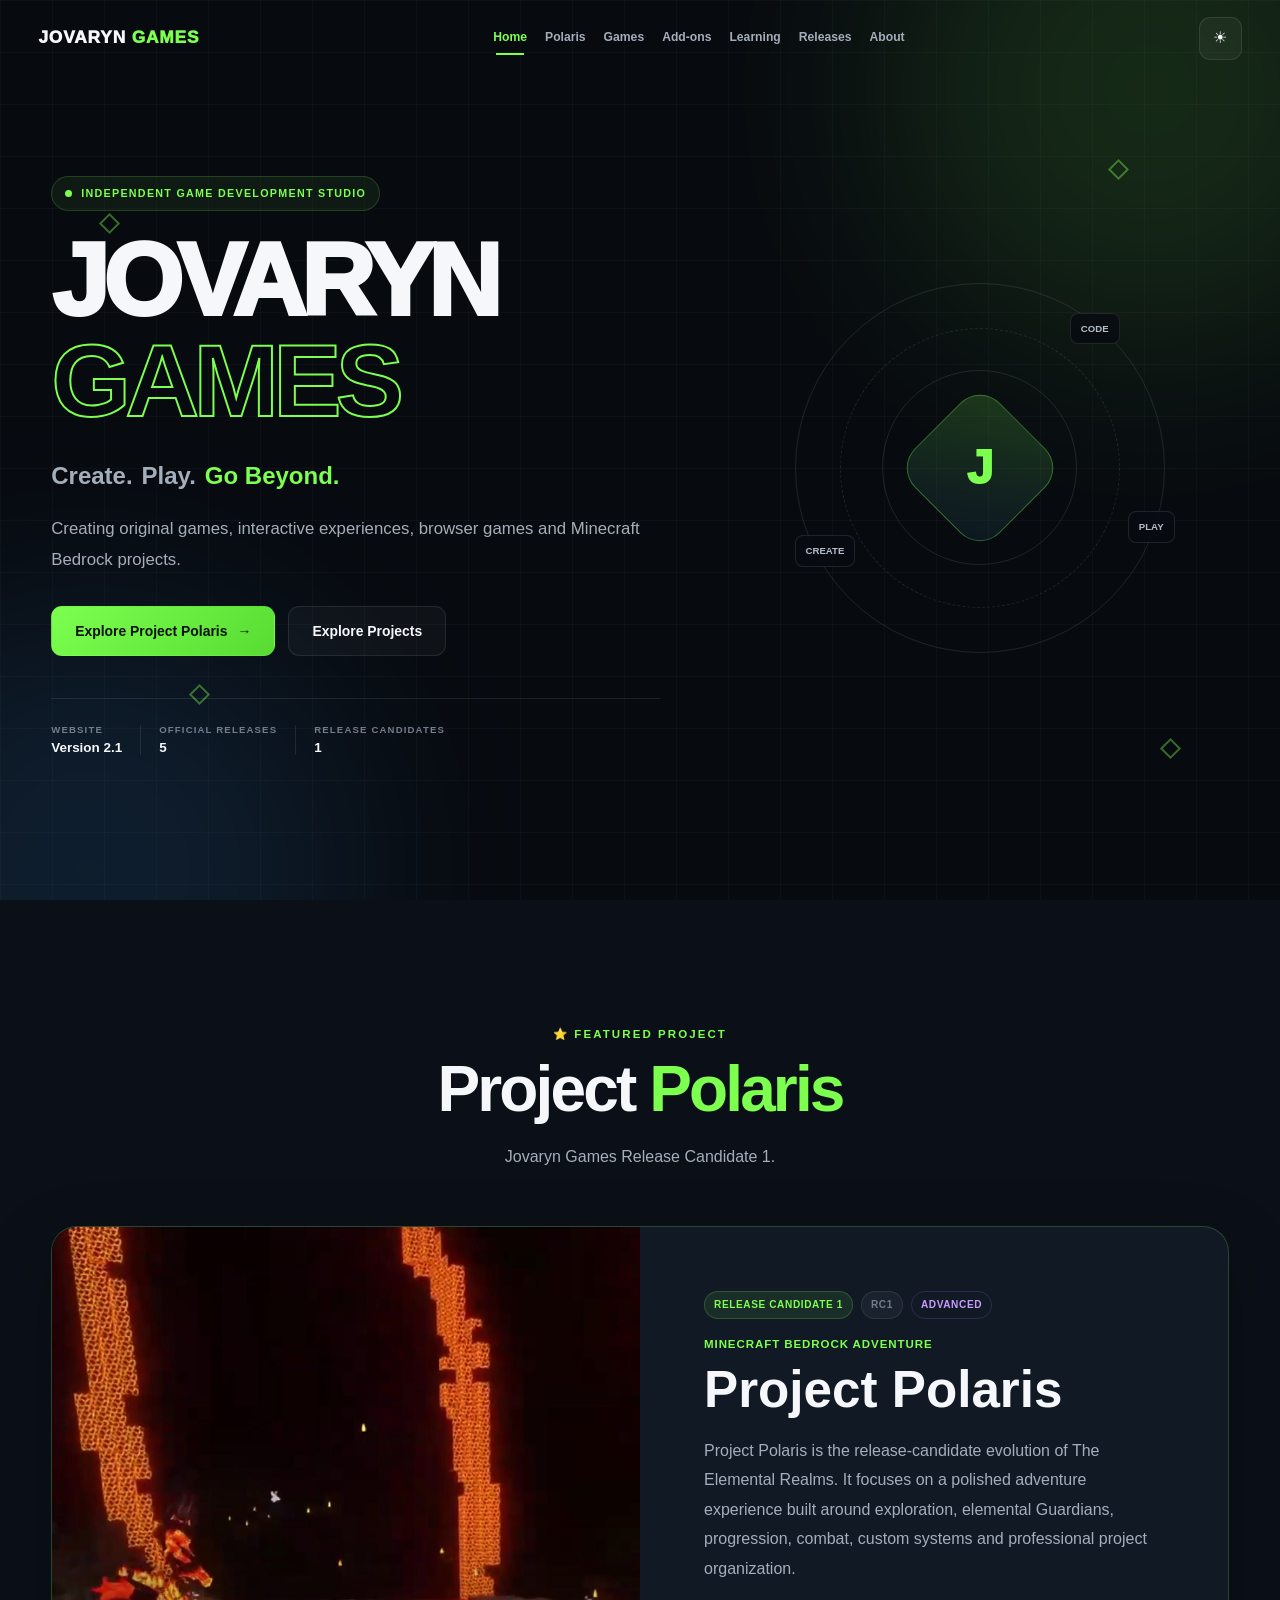
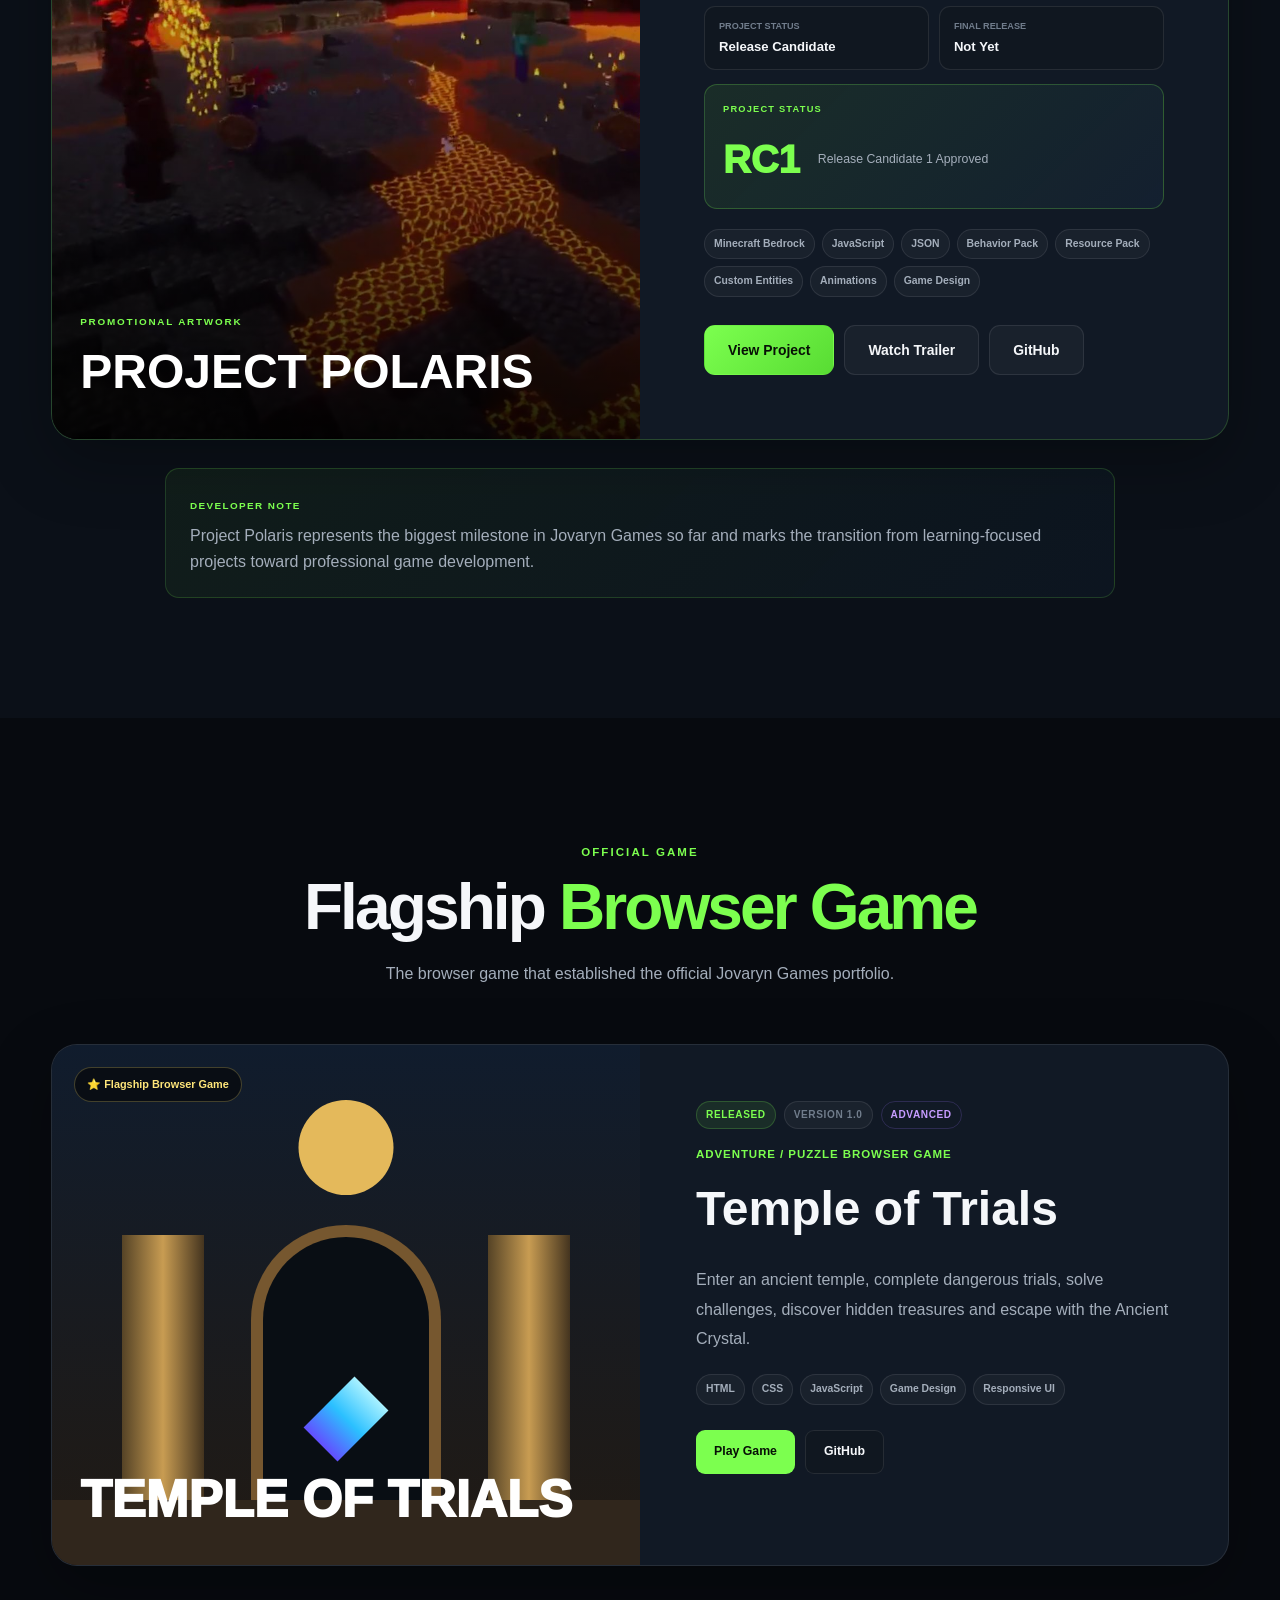
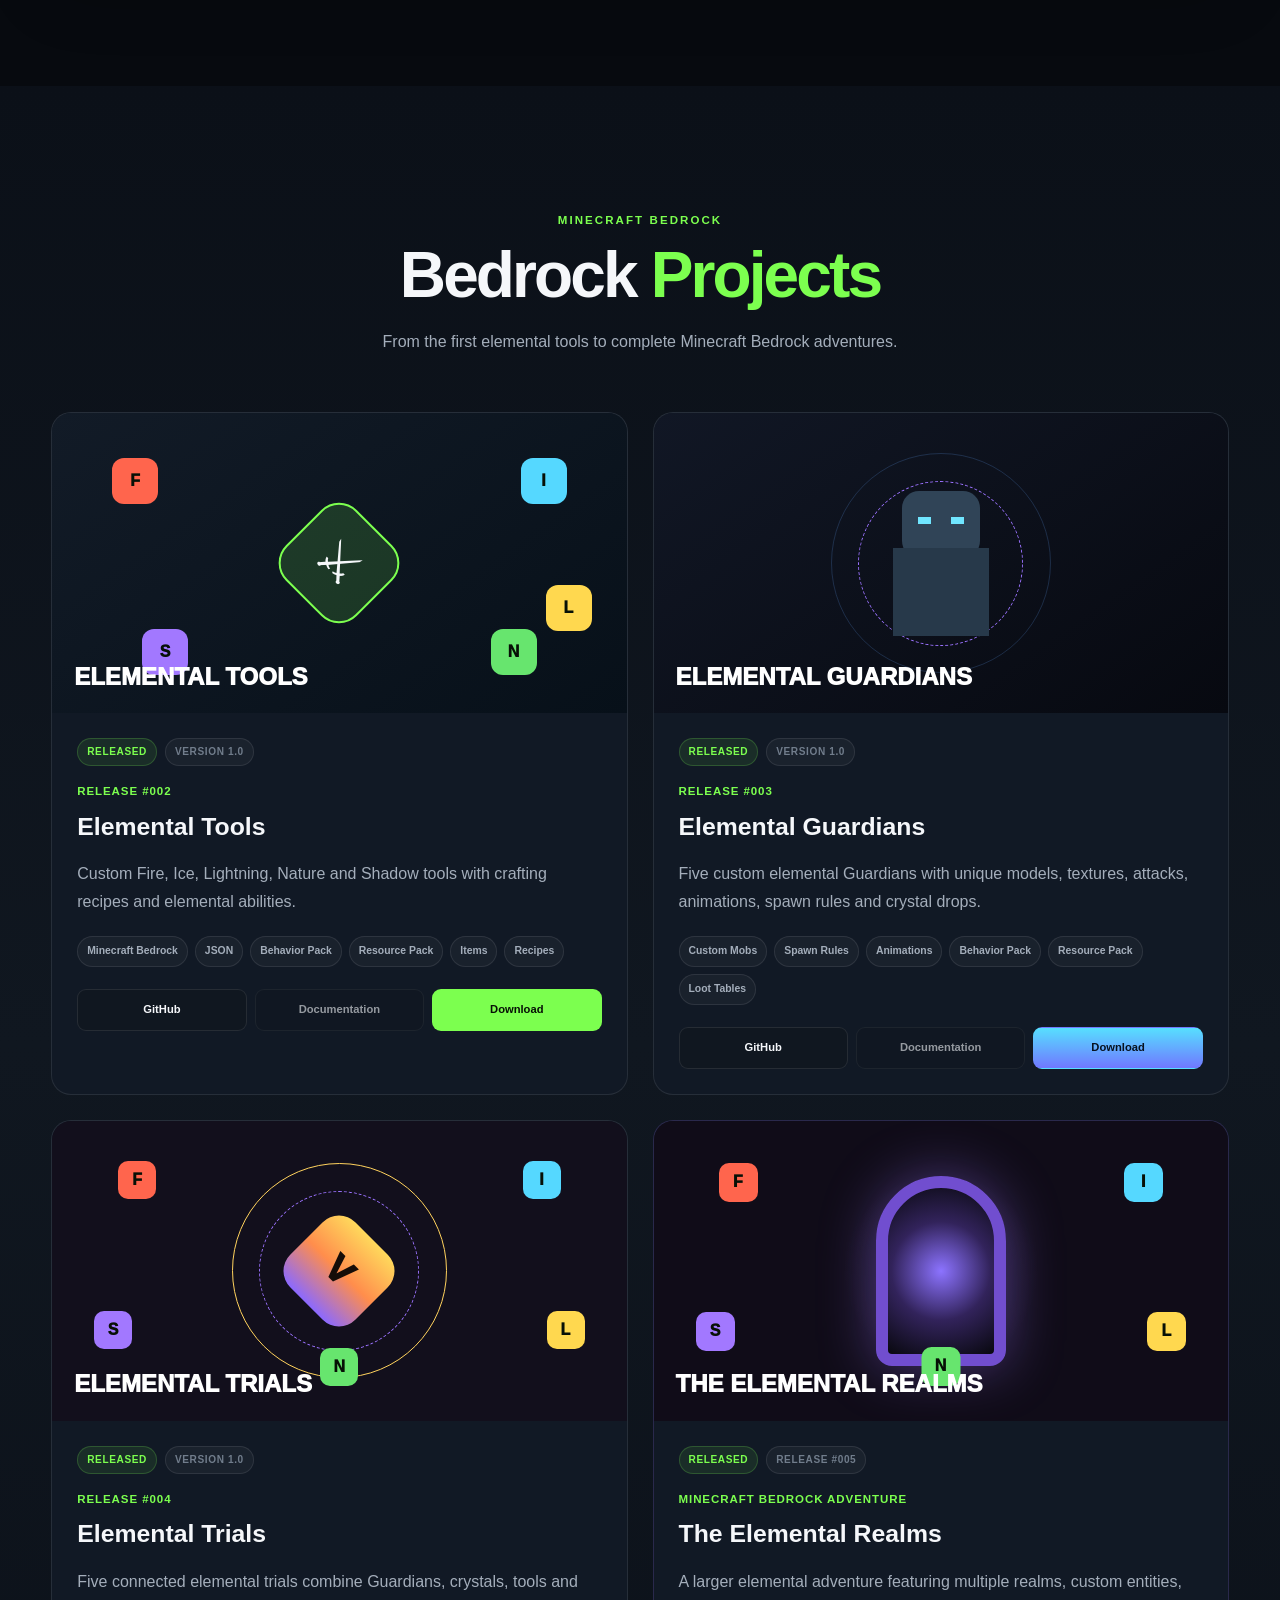
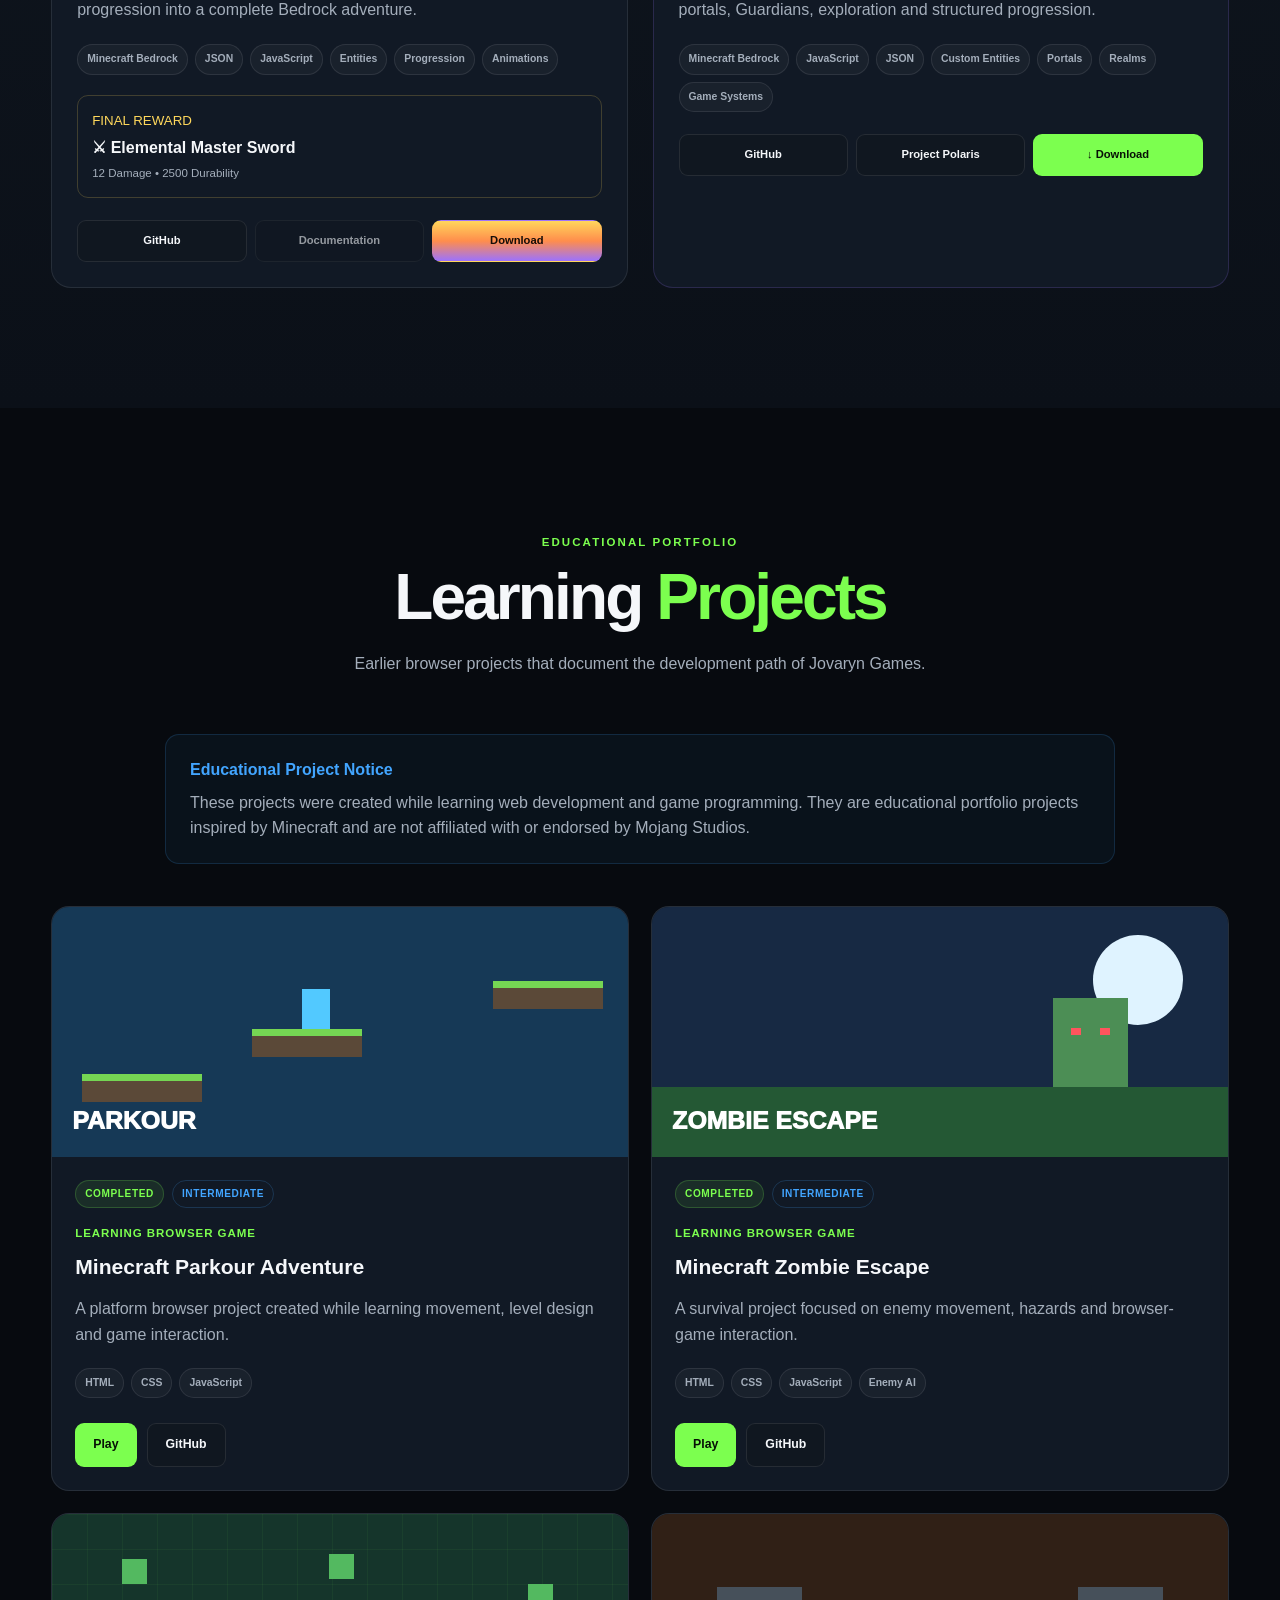
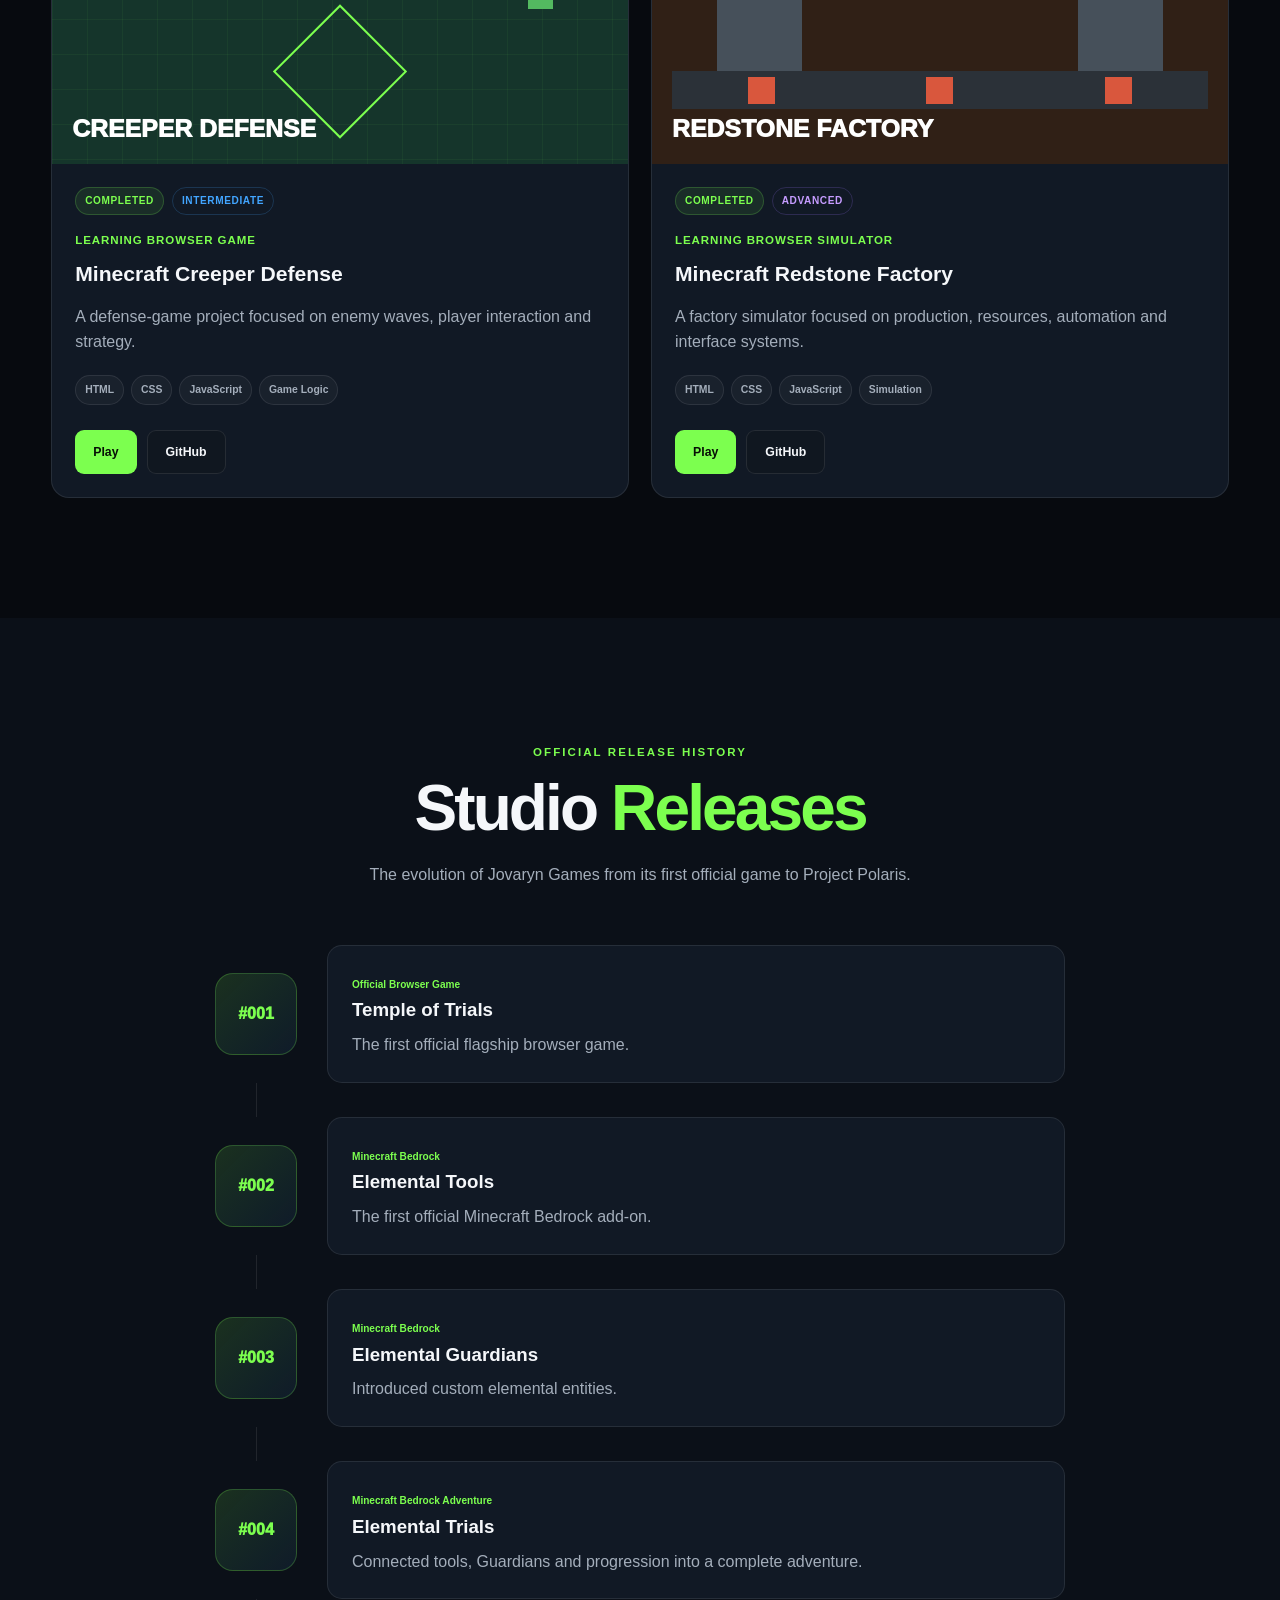
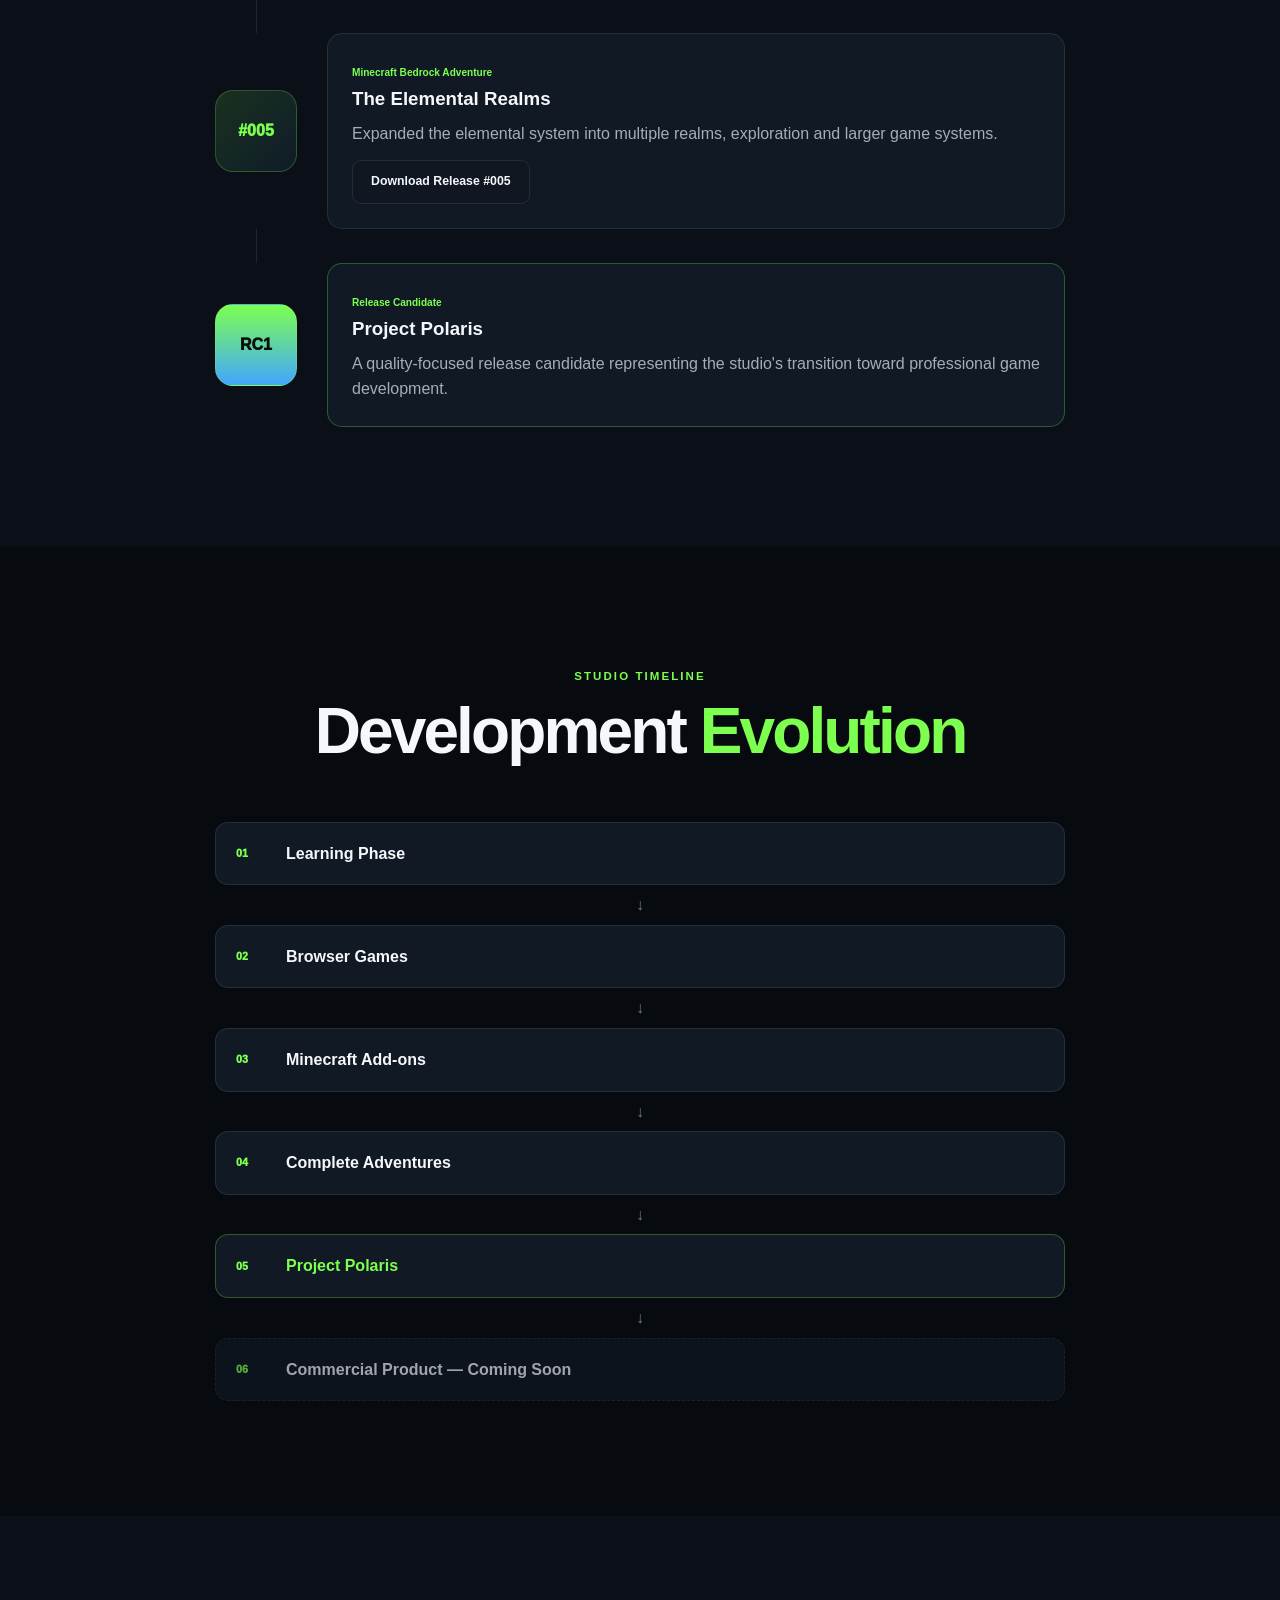
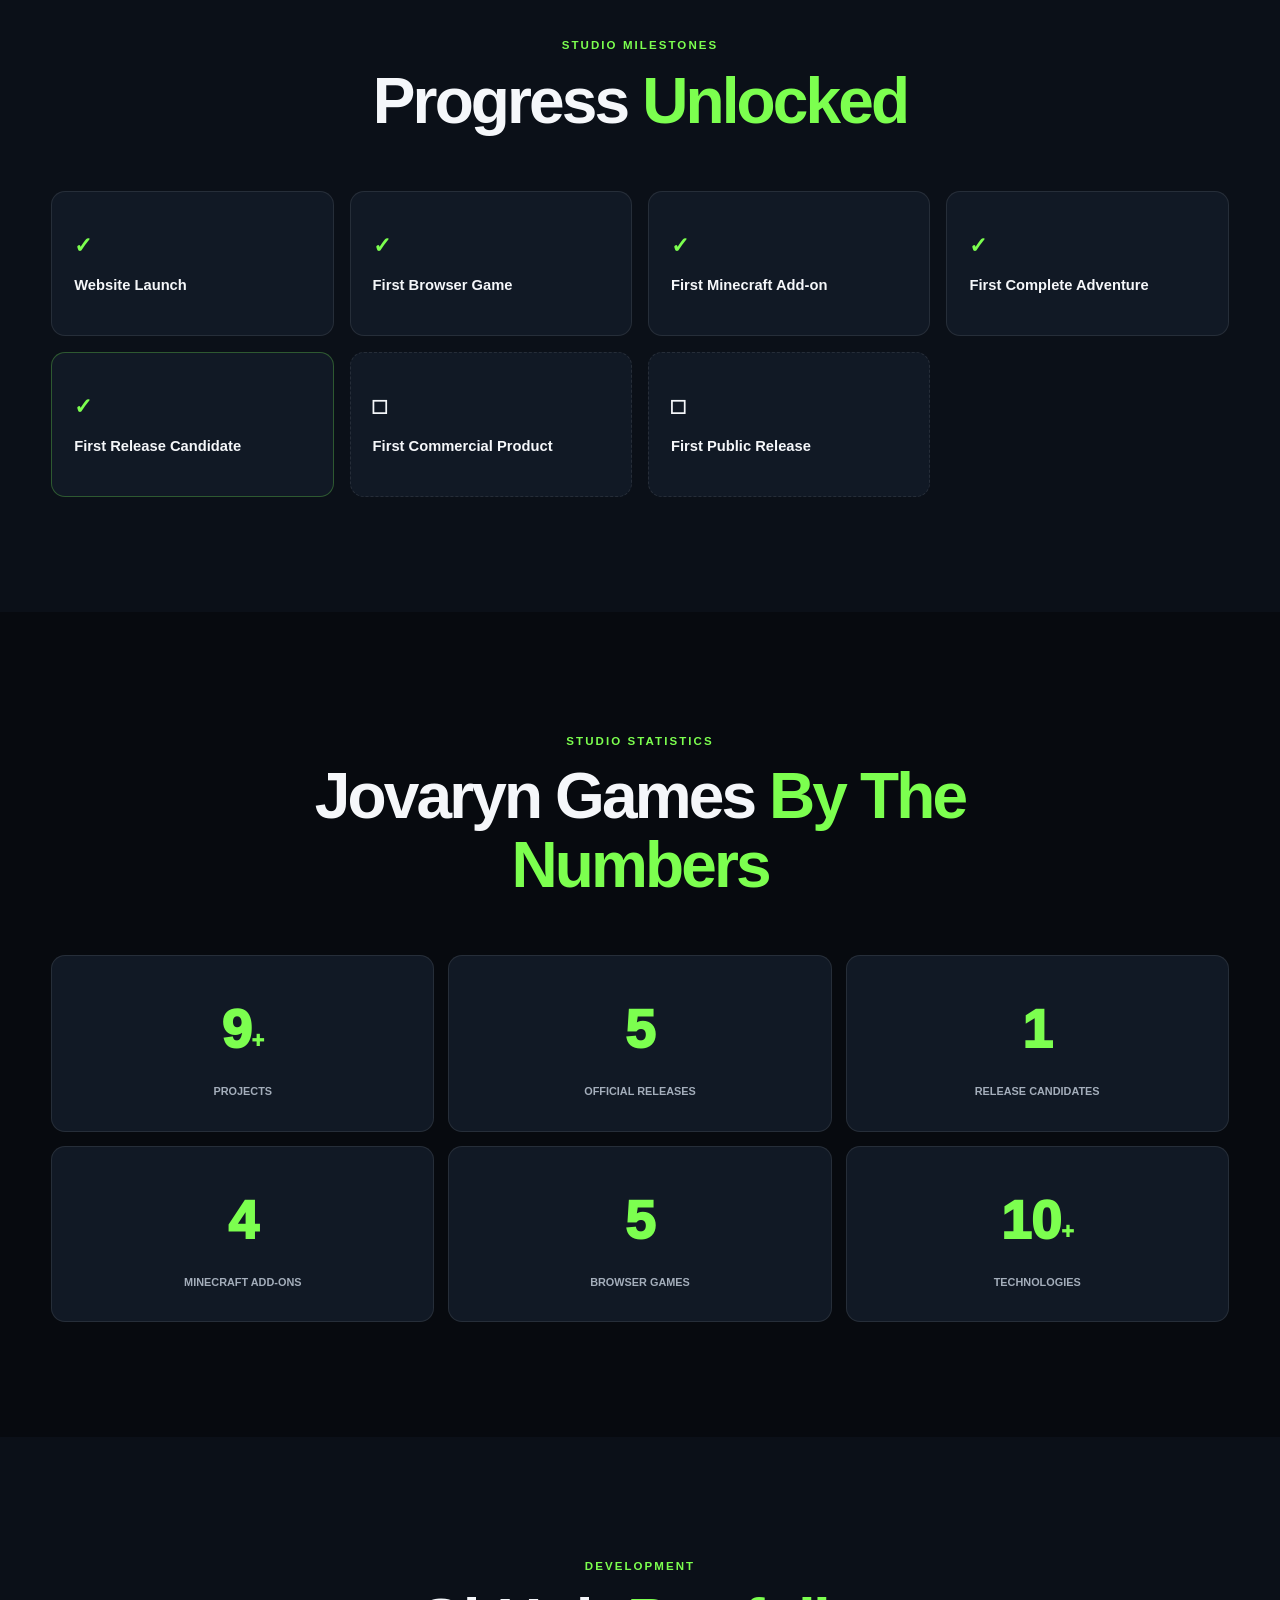
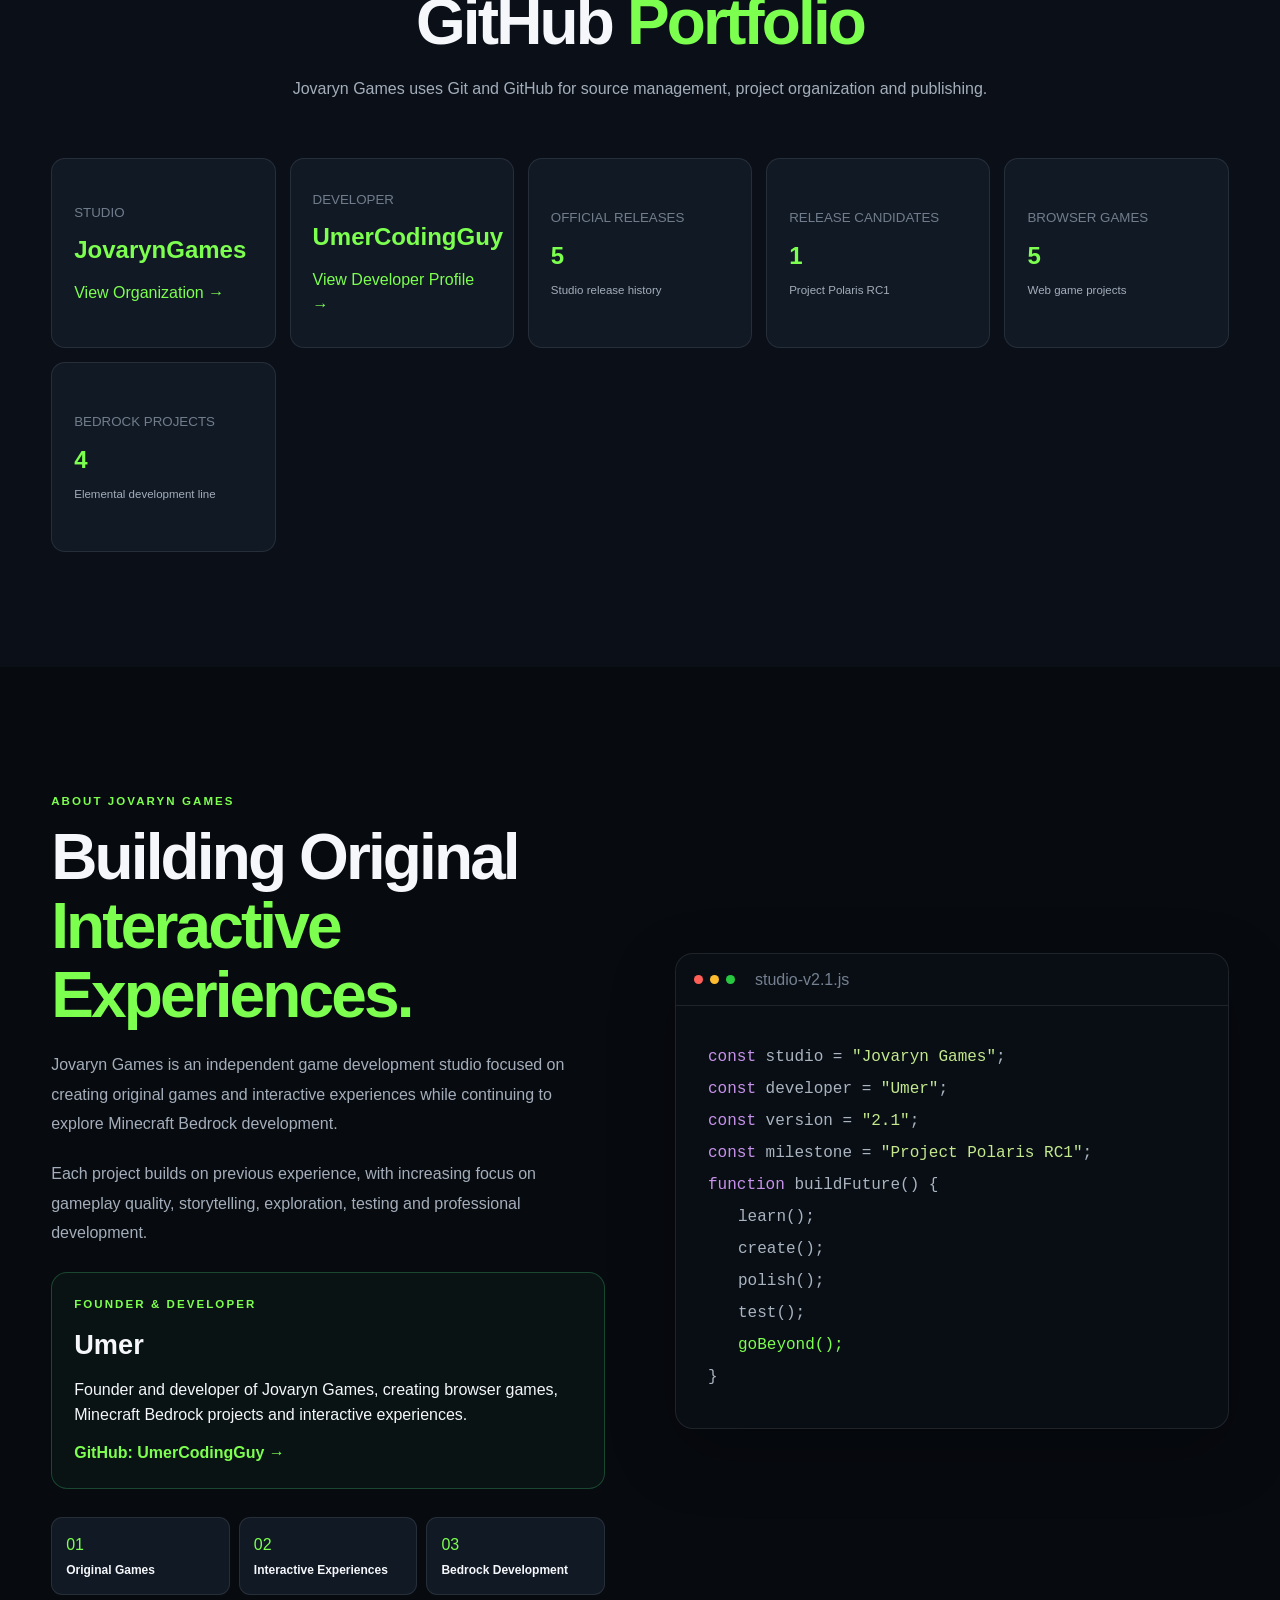
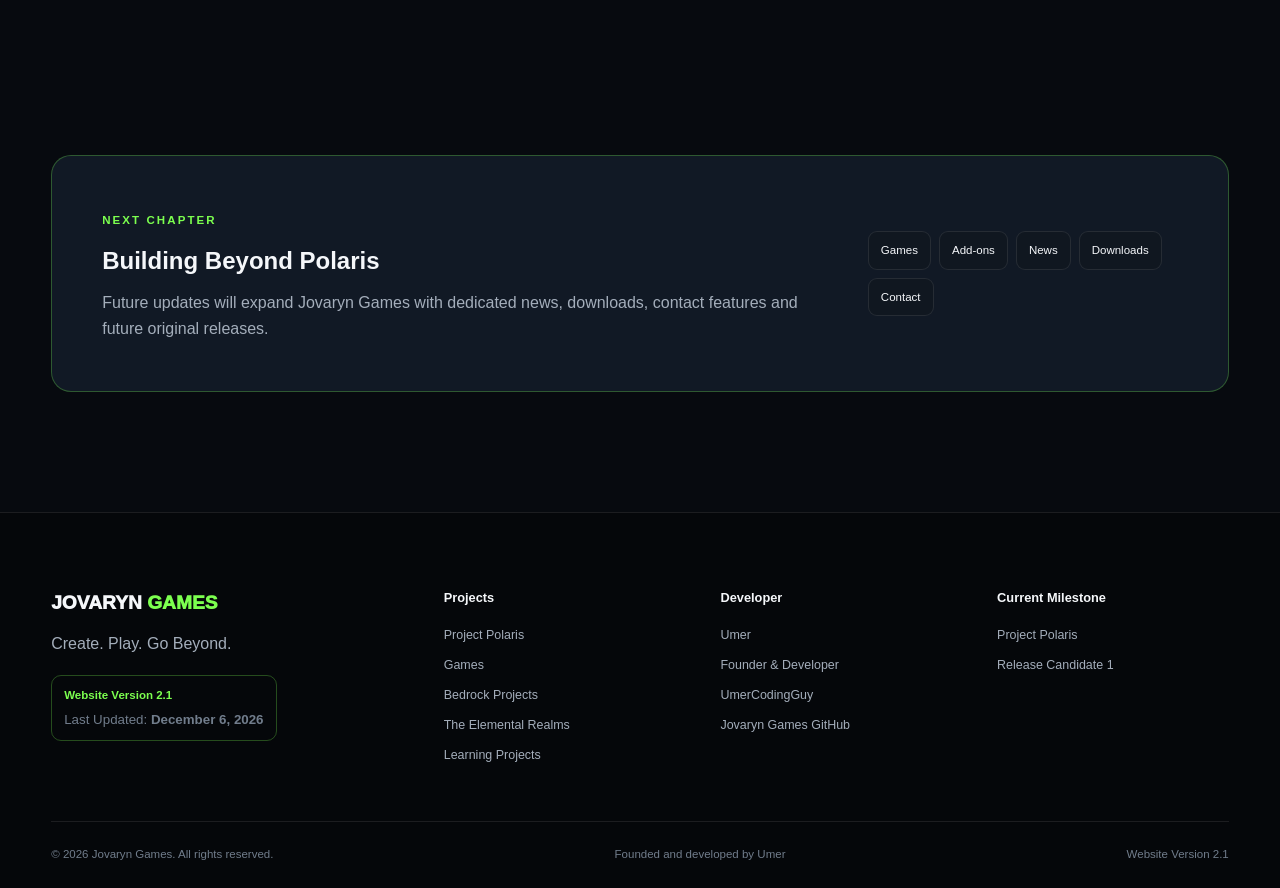
==== commit 02656158: "Replace Polaris score with release status" ====
--- a/index.html
+++ b/index.html
@@ -274,9 +274,9 @@
                         </div>
 
                         <div class="mentor-score-card">
-                            <span>MENTOR REVIEW</span>
-                            <strong>9.8 <small>/ 10</small></strong>
-                            <p>Release Candidate Approved</p>
+                            <span>PROJECT STATUS</span>
+                            <strong>RC1</strong>
+                            <p>Release Candidate 1 Approved</p>
                         </div>
 
                         <div class="technology-badges">
@@ -1637,7 +1637,6 @@
                     <h3>Current Milestone</h3>
                     <span>Project Polaris</span>
                     <span>Release Candidate 1</span>
-                    <span>Mentor Score: 9.8 / 10</span>
                 </div>
 
             </div>
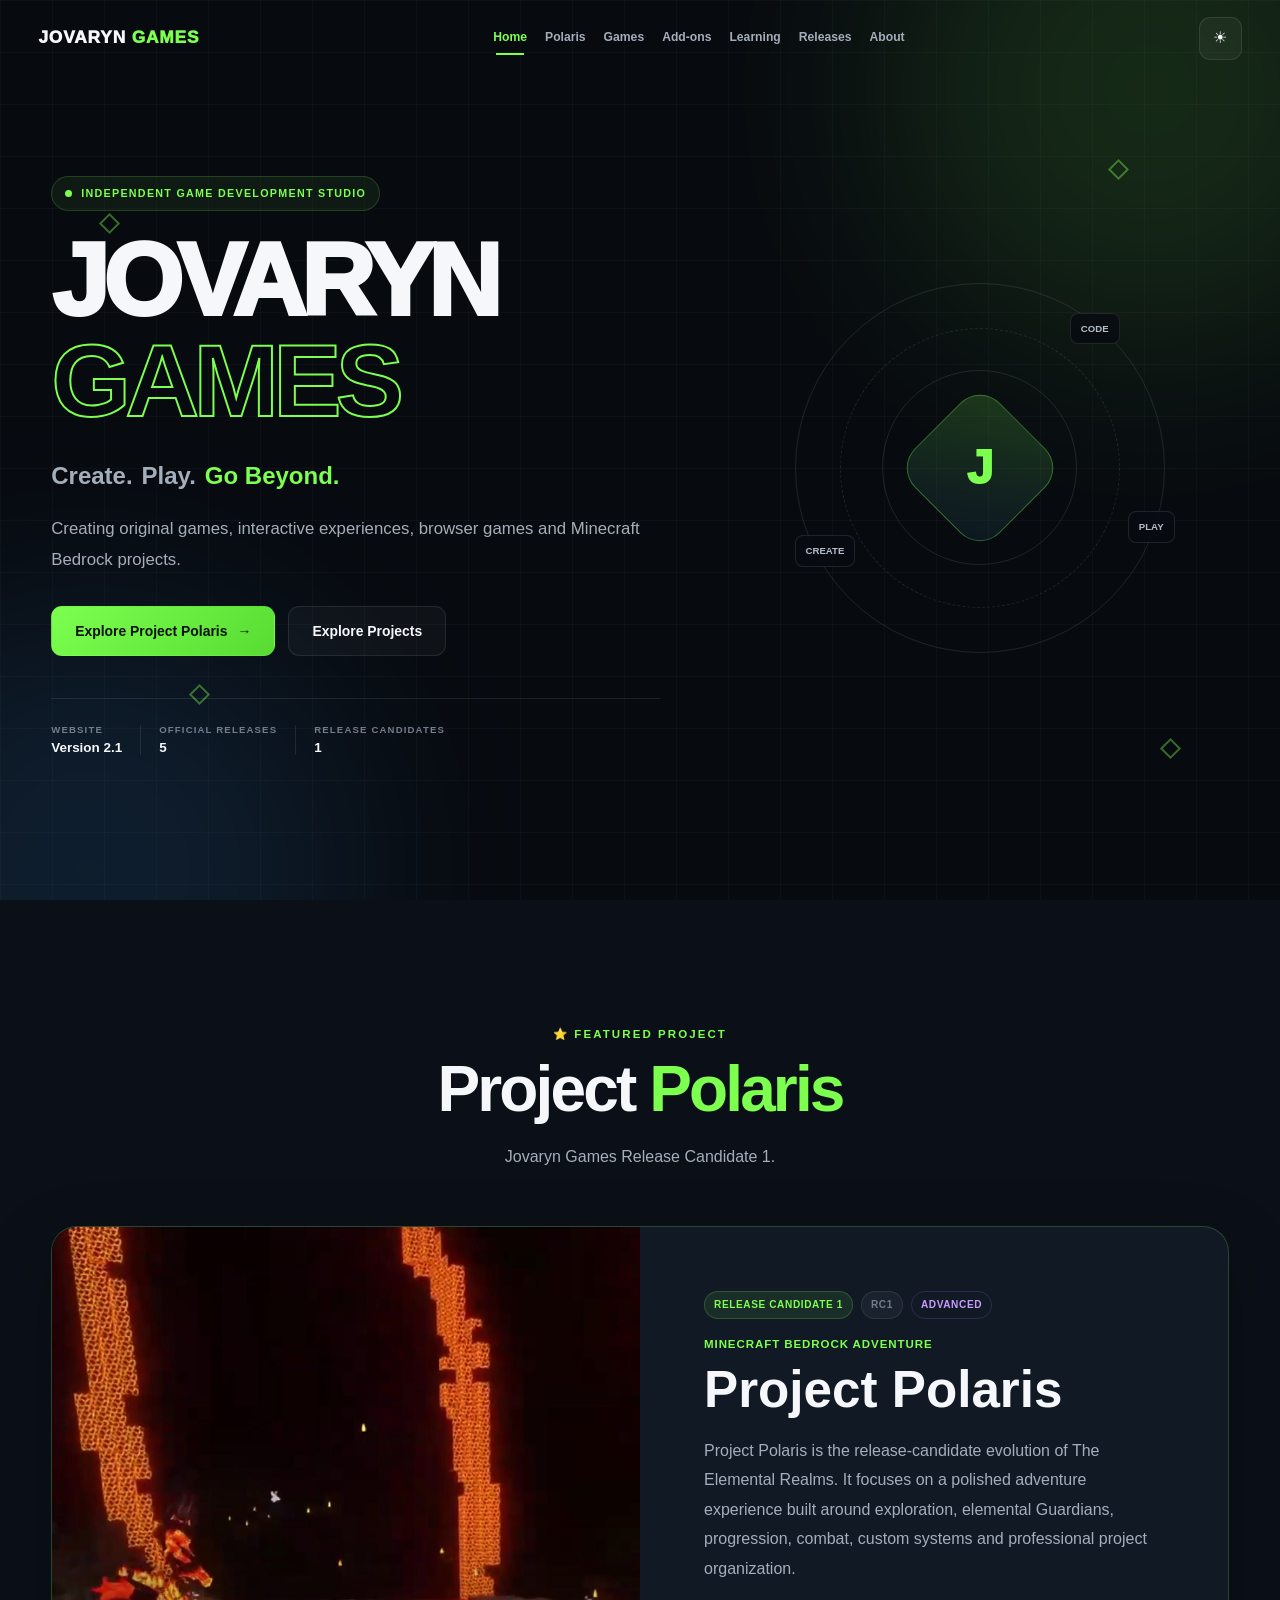
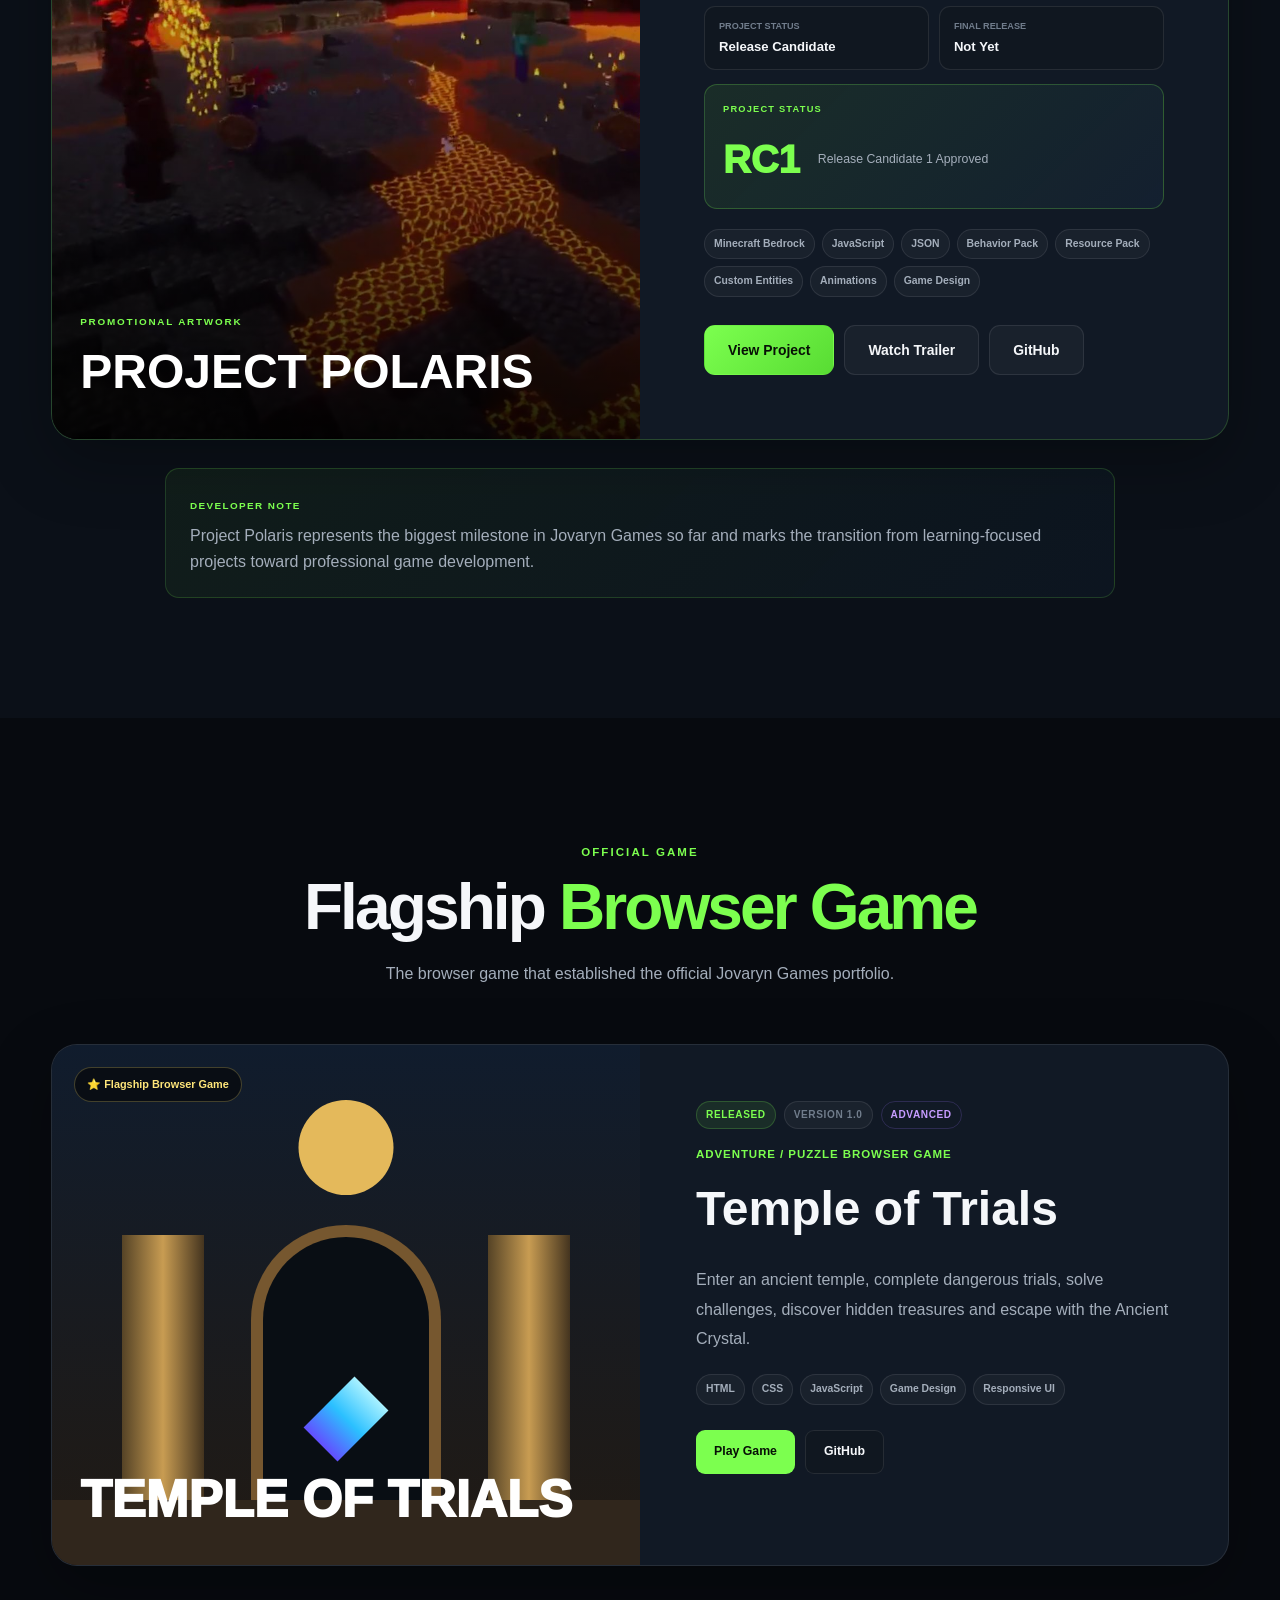
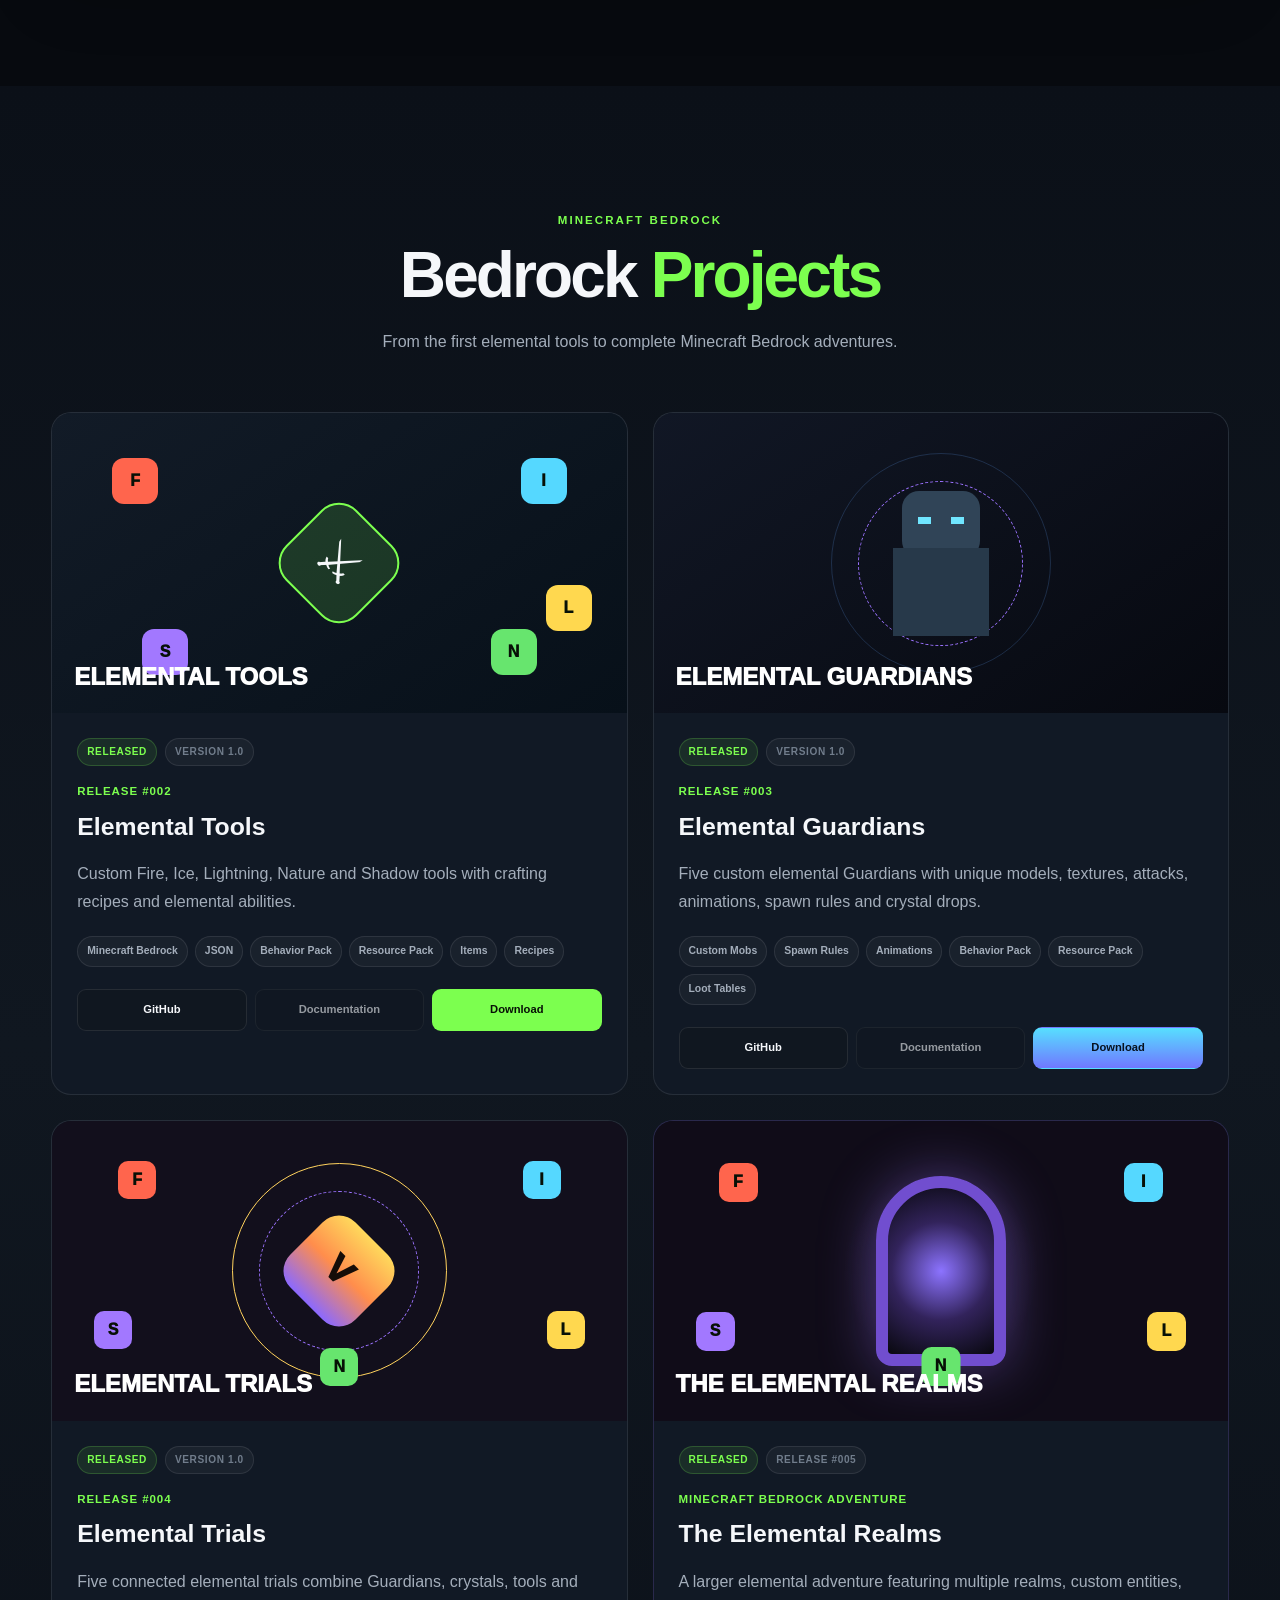
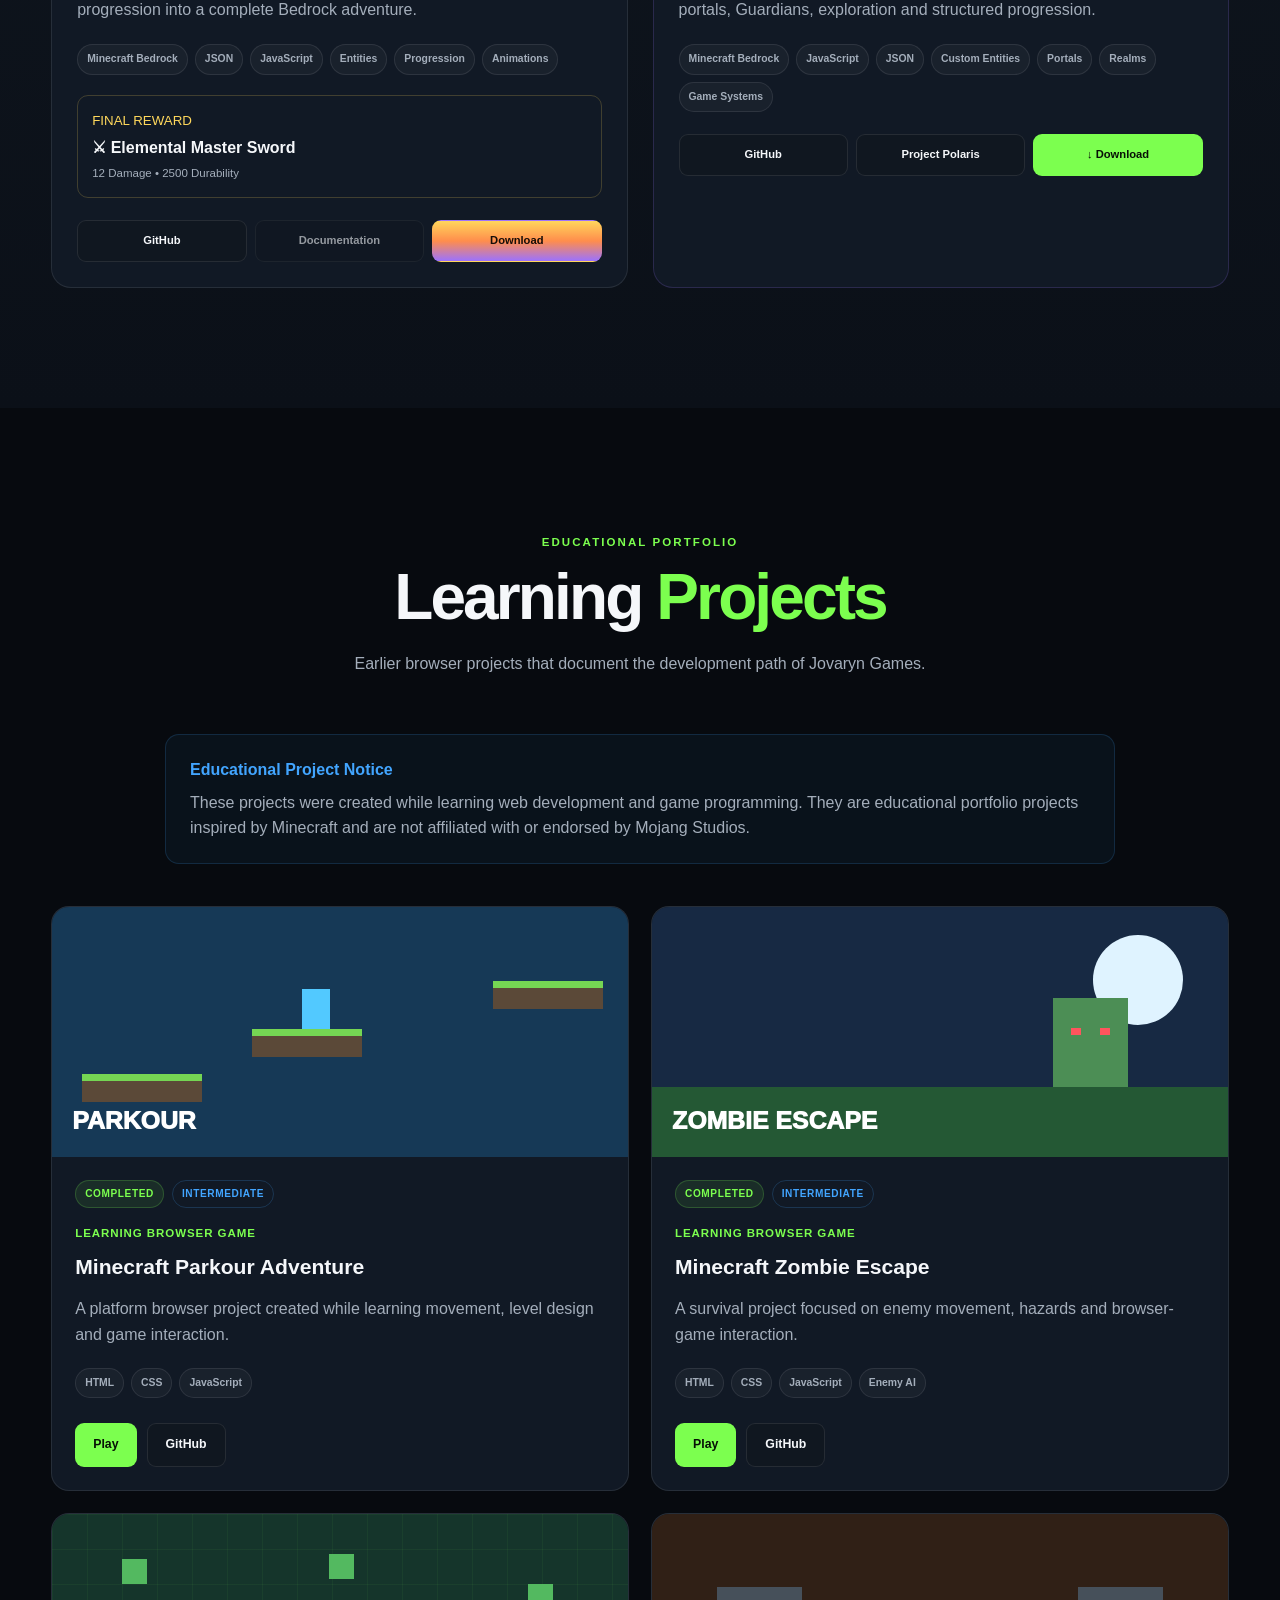
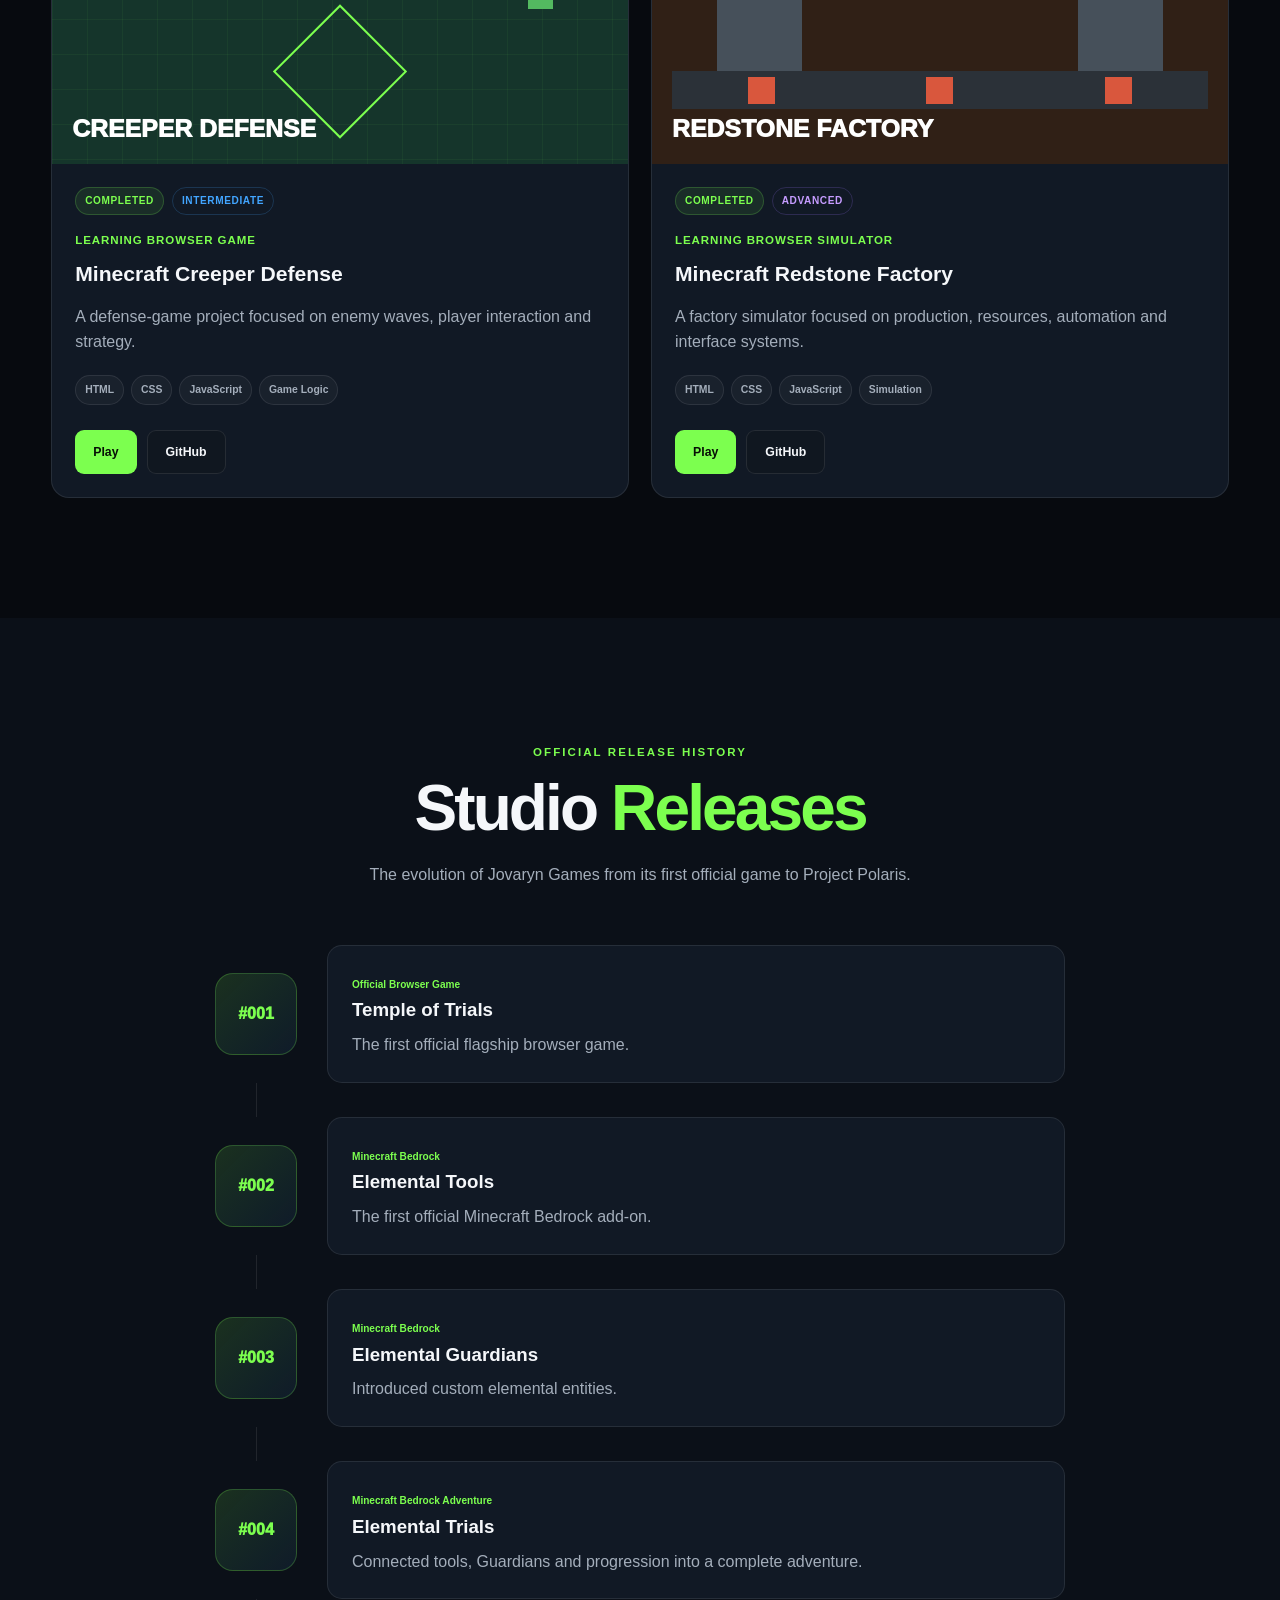
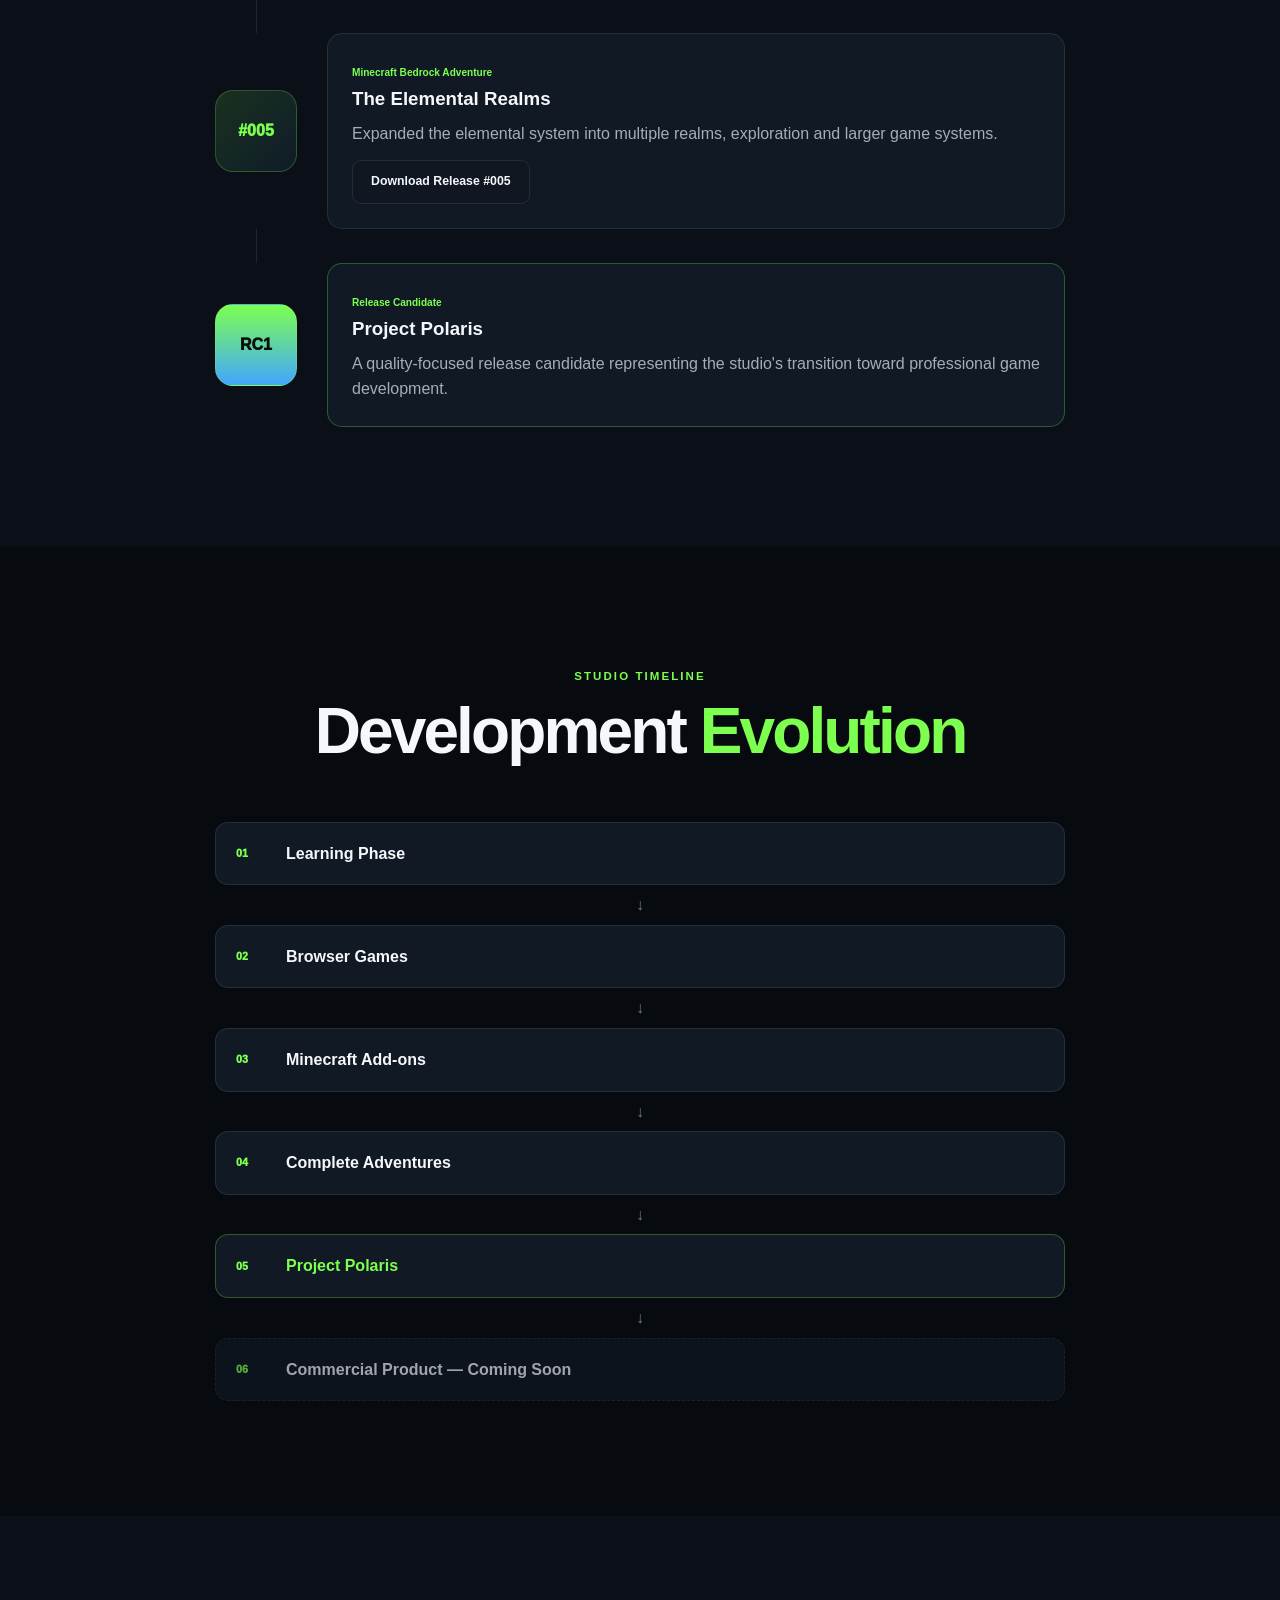
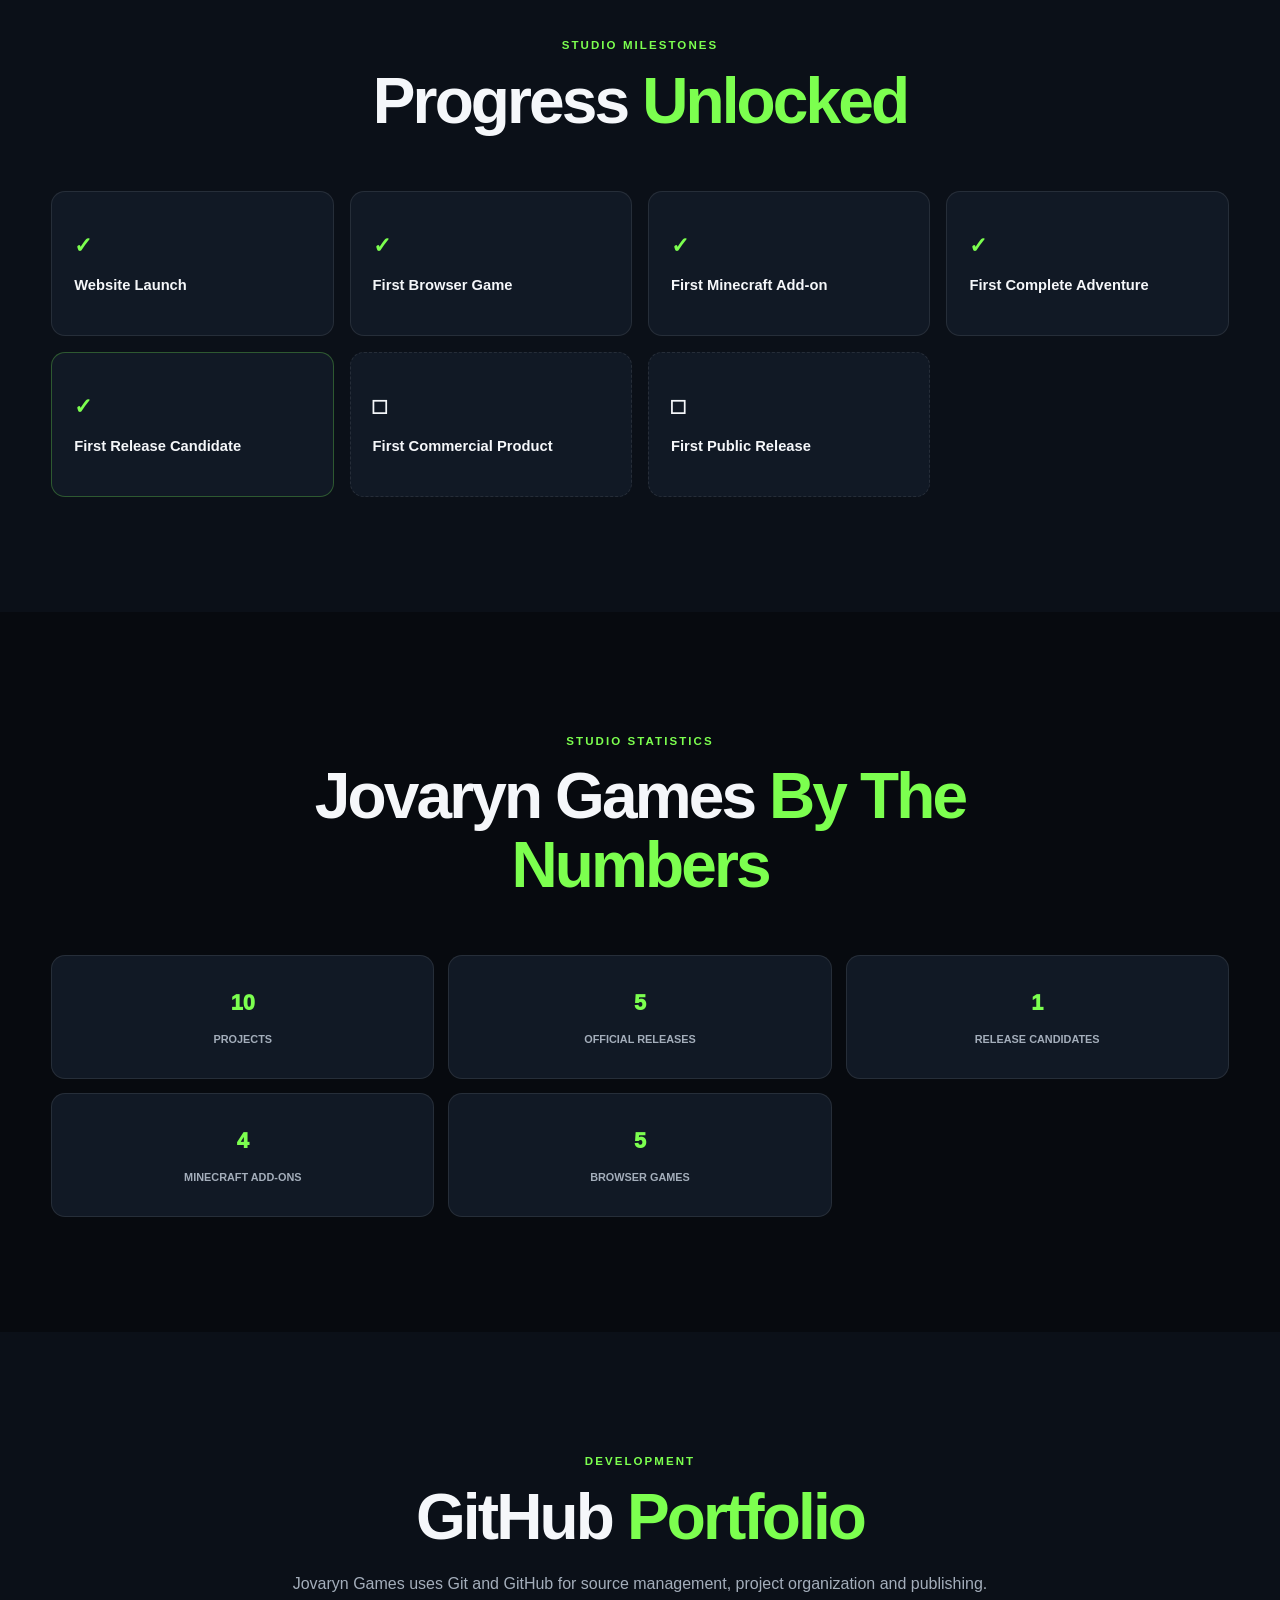
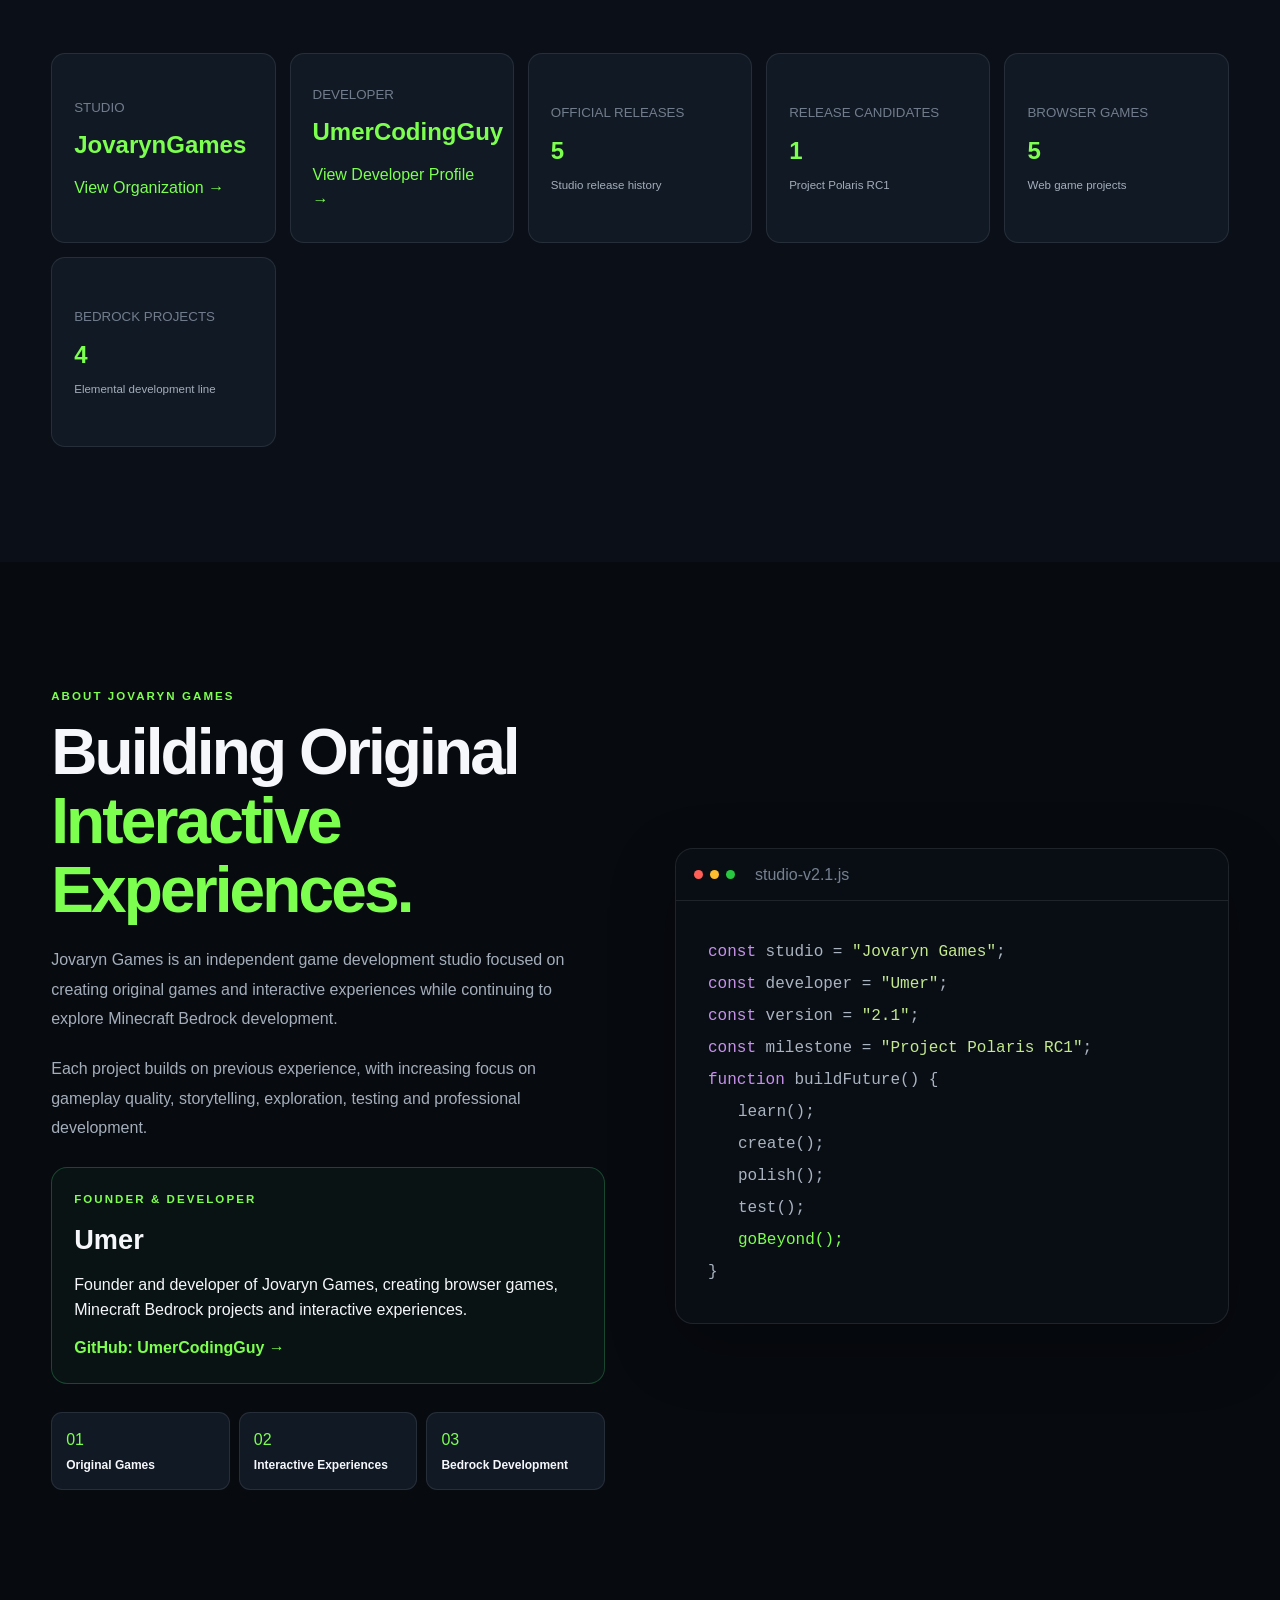
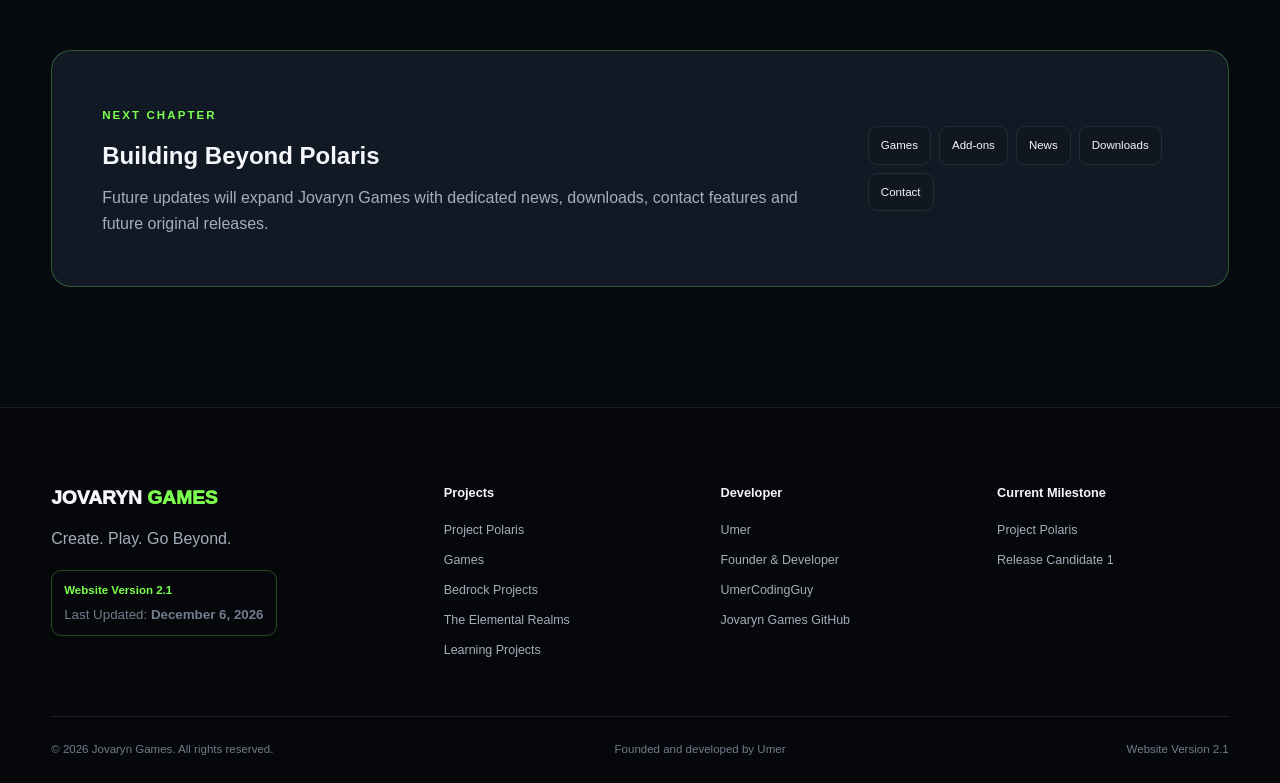
==== commit 6229d37b: "Show audited studio counts without animation" ====
--- a/index.html
+++ b/index.html
@@ -1268,46 +1268,37 @@
 
                     <article class="stat reveal">
                         <div>
-                            <span class="counter" data-target="9">0</span>
-                            <span>+</span>
+                            <span>10</span>
                         </div>
                         <p>Projects</p>
                     </article>
 
                     <article class="stat reveal">
                         <div>
-                            <span class="counter" data-target="5">0</span>
+                            <span>5</span>
                         </div>
                         <p>Official Releases</p>
                     </article>
 
                     <article class="stat reveal">
                         <div>
-                            <span class="counter" data-target="1">0</span>
+                            <span>1</span>
                         </div>
                         <p>Release Candidates</p>
                     </article>
 
                     <article class="stat reveal">
                         <div>
-                            <span class="counter" data-target="4">0</span>
+                            <span>4</span>
                         </div>
                         <p>Minecraft Add-ons</p>
                     </article>
 
                     <article class="stat reveal">
                         <div>
-                            <span class="counter" data-target="5">0</span>
+                            <span>5</span>
                         </div>
                         <p>Browser Games</p>
-                    </article>
-
-                    <article class="stat reveal">
-                        <div>
-                            <span class="counter" data-target="10">0</span>
-                            <span>+</span>
-                        </div>
-                        <p>Technologies</p>
                     </article>
 
                 </div>
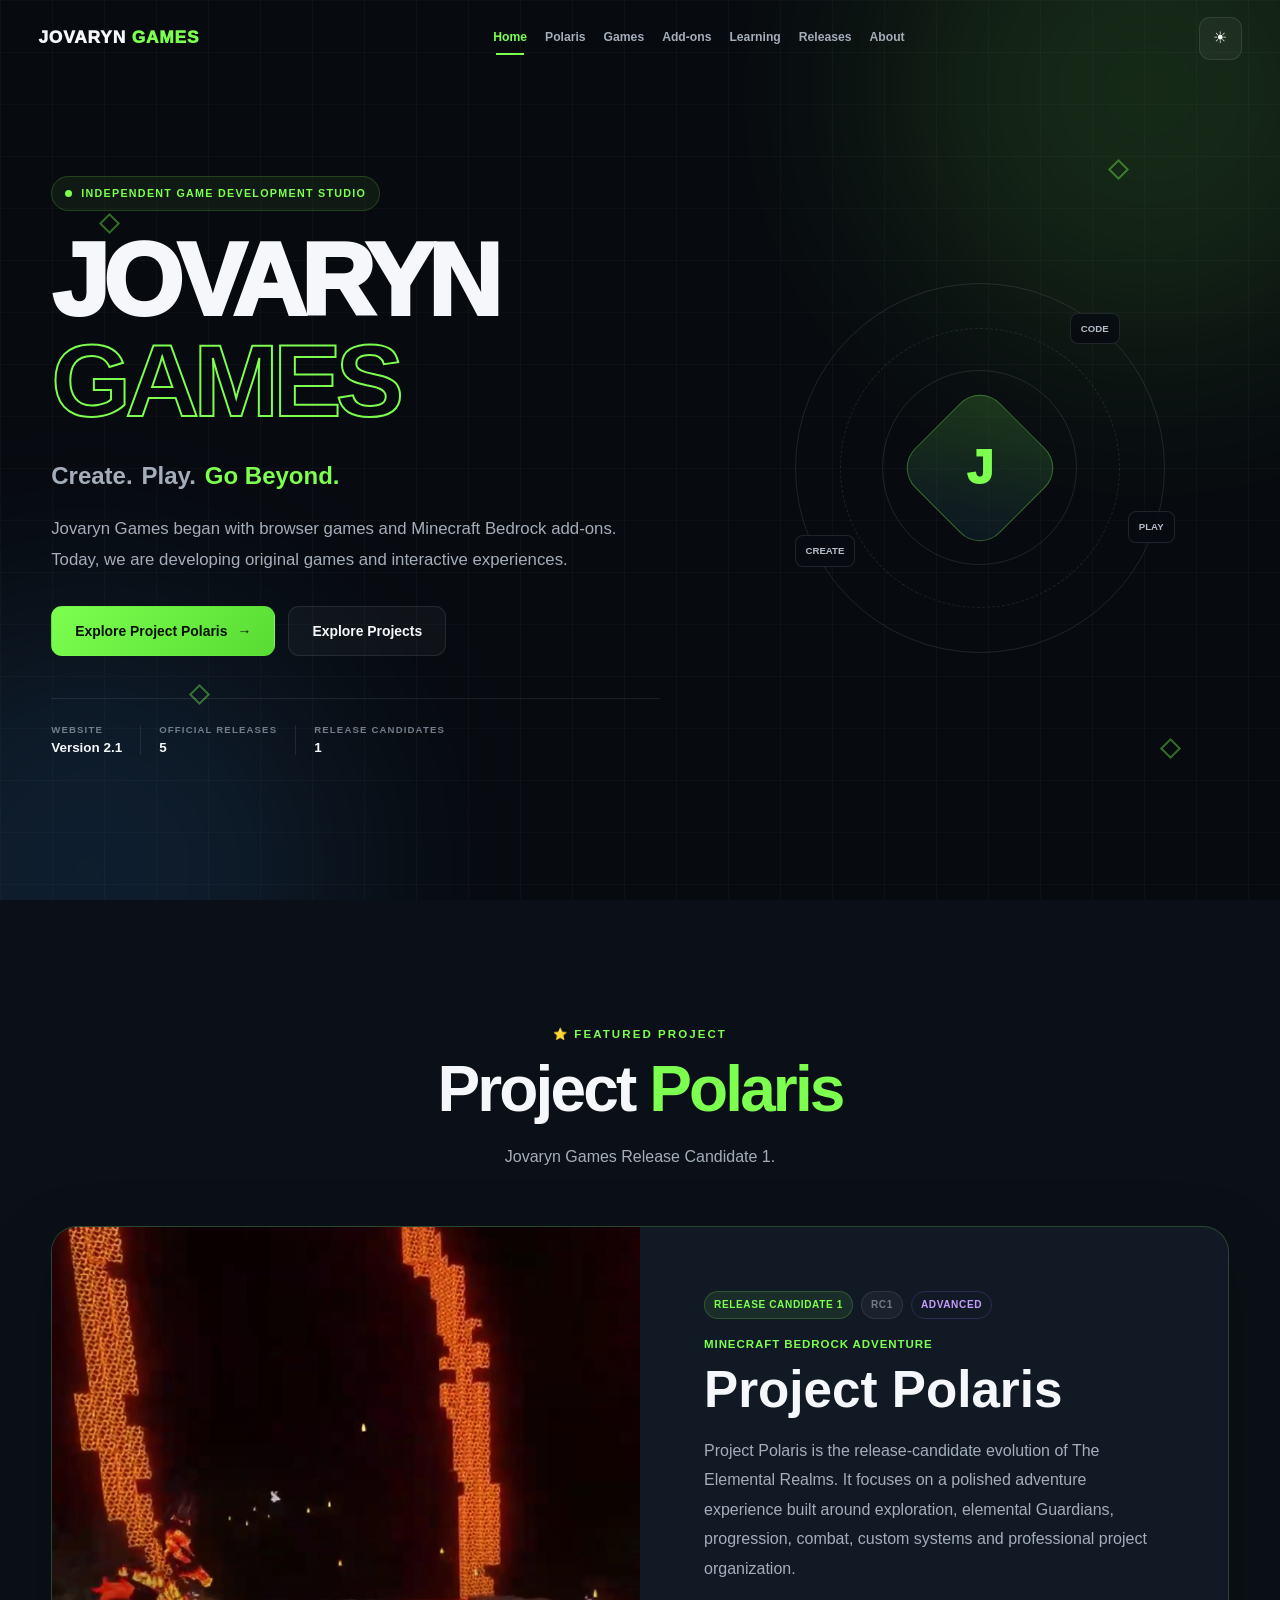
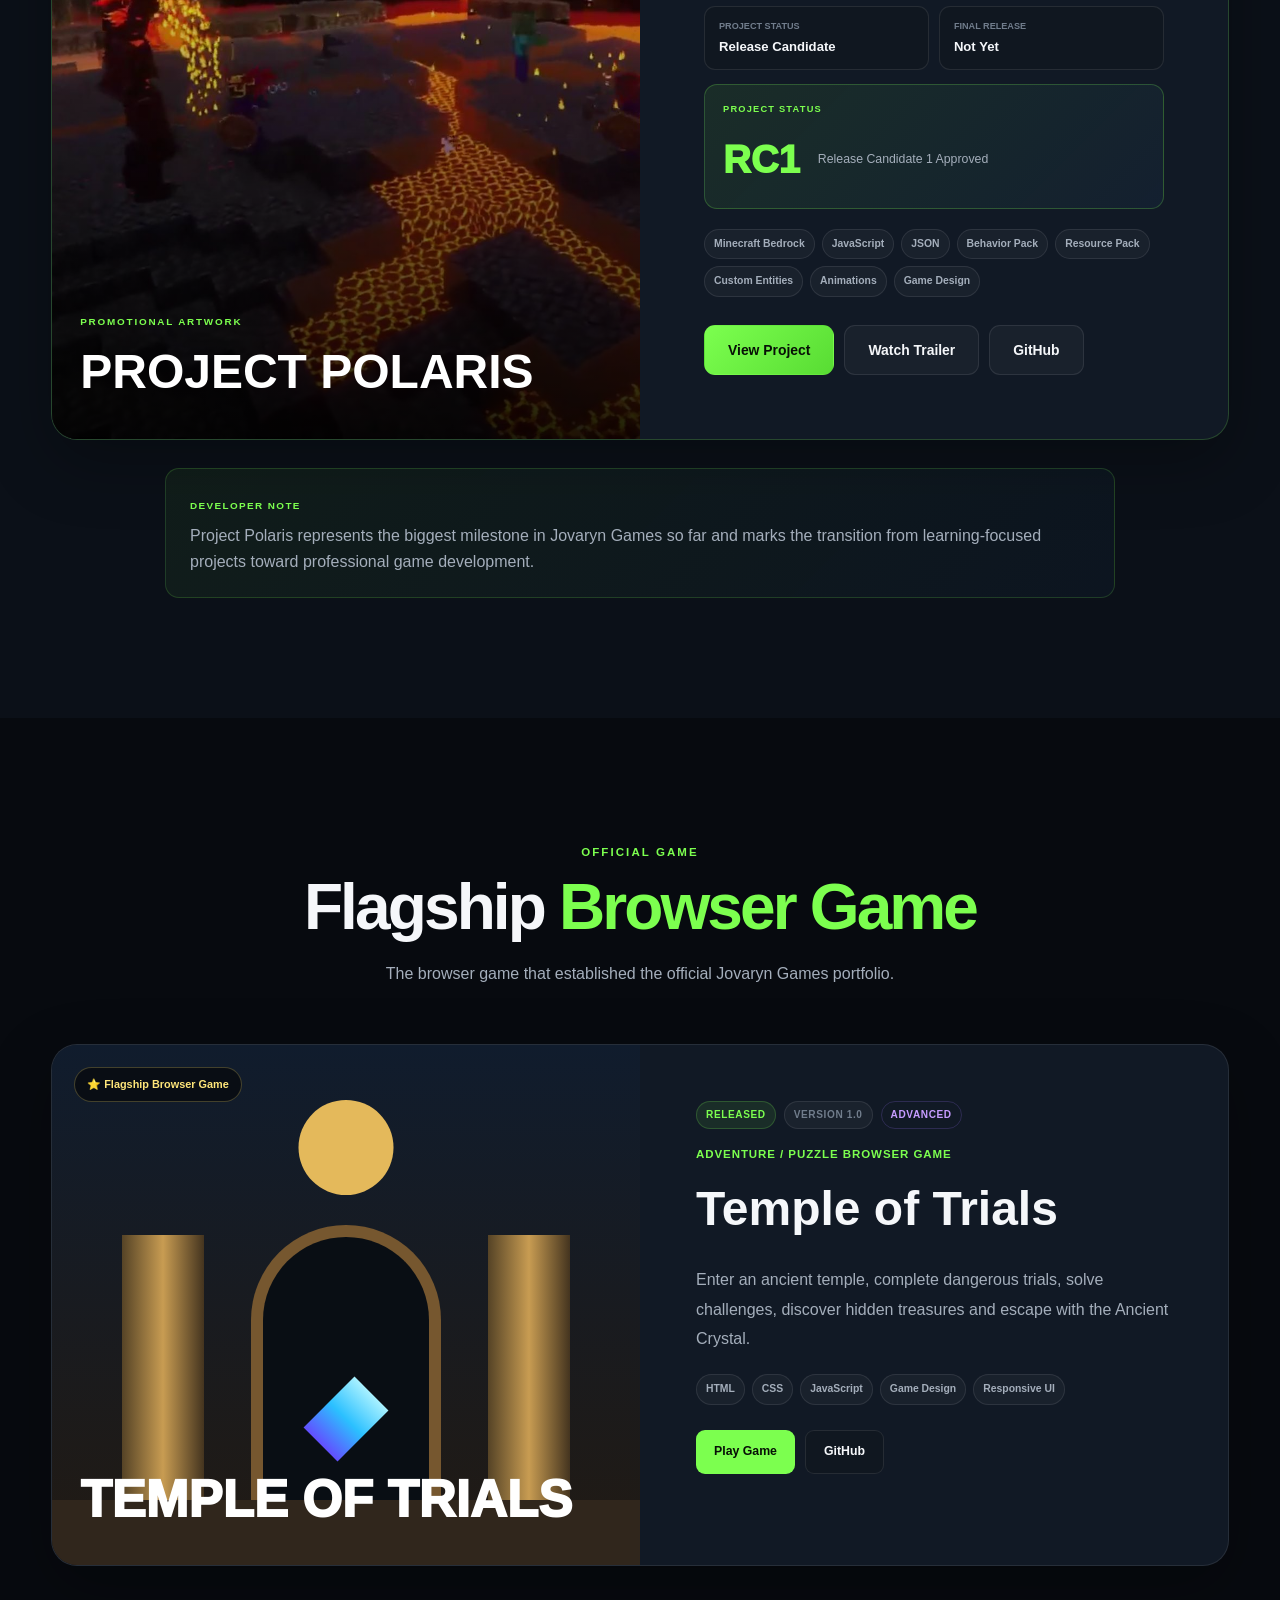
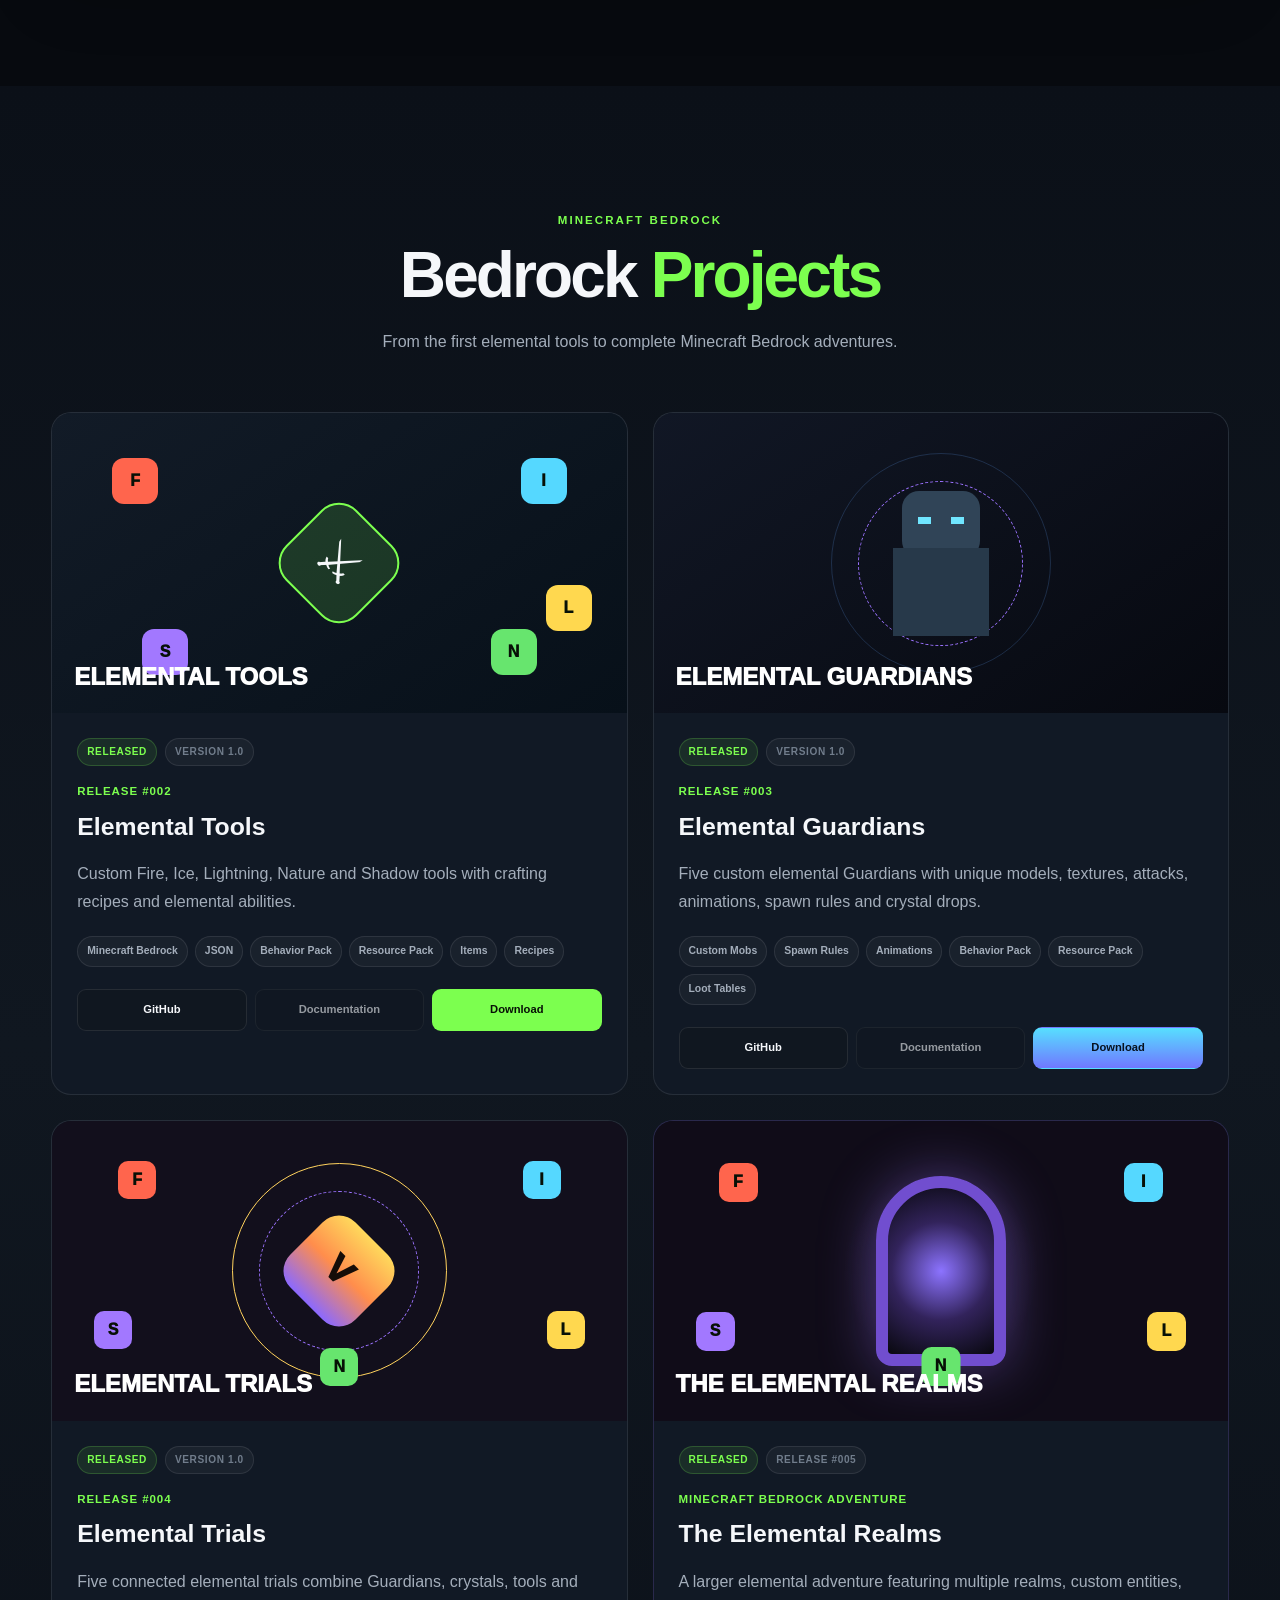
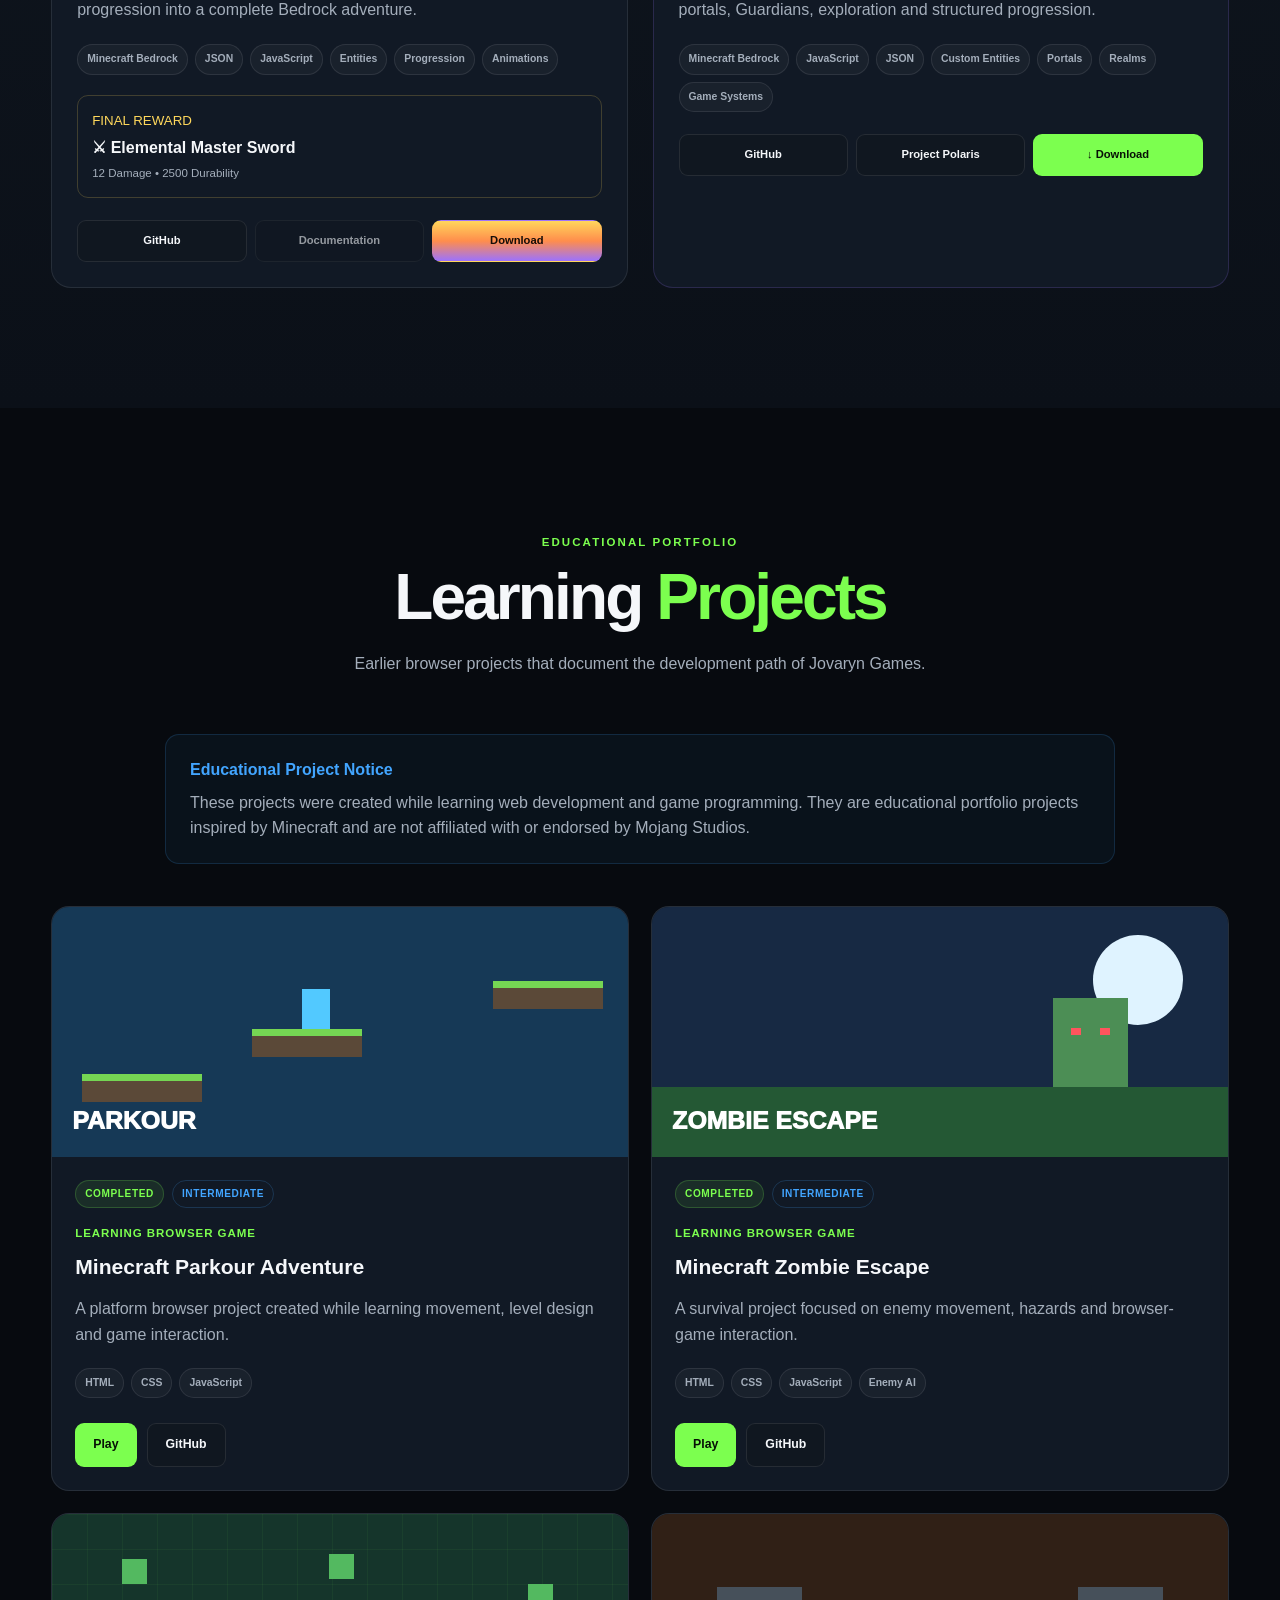
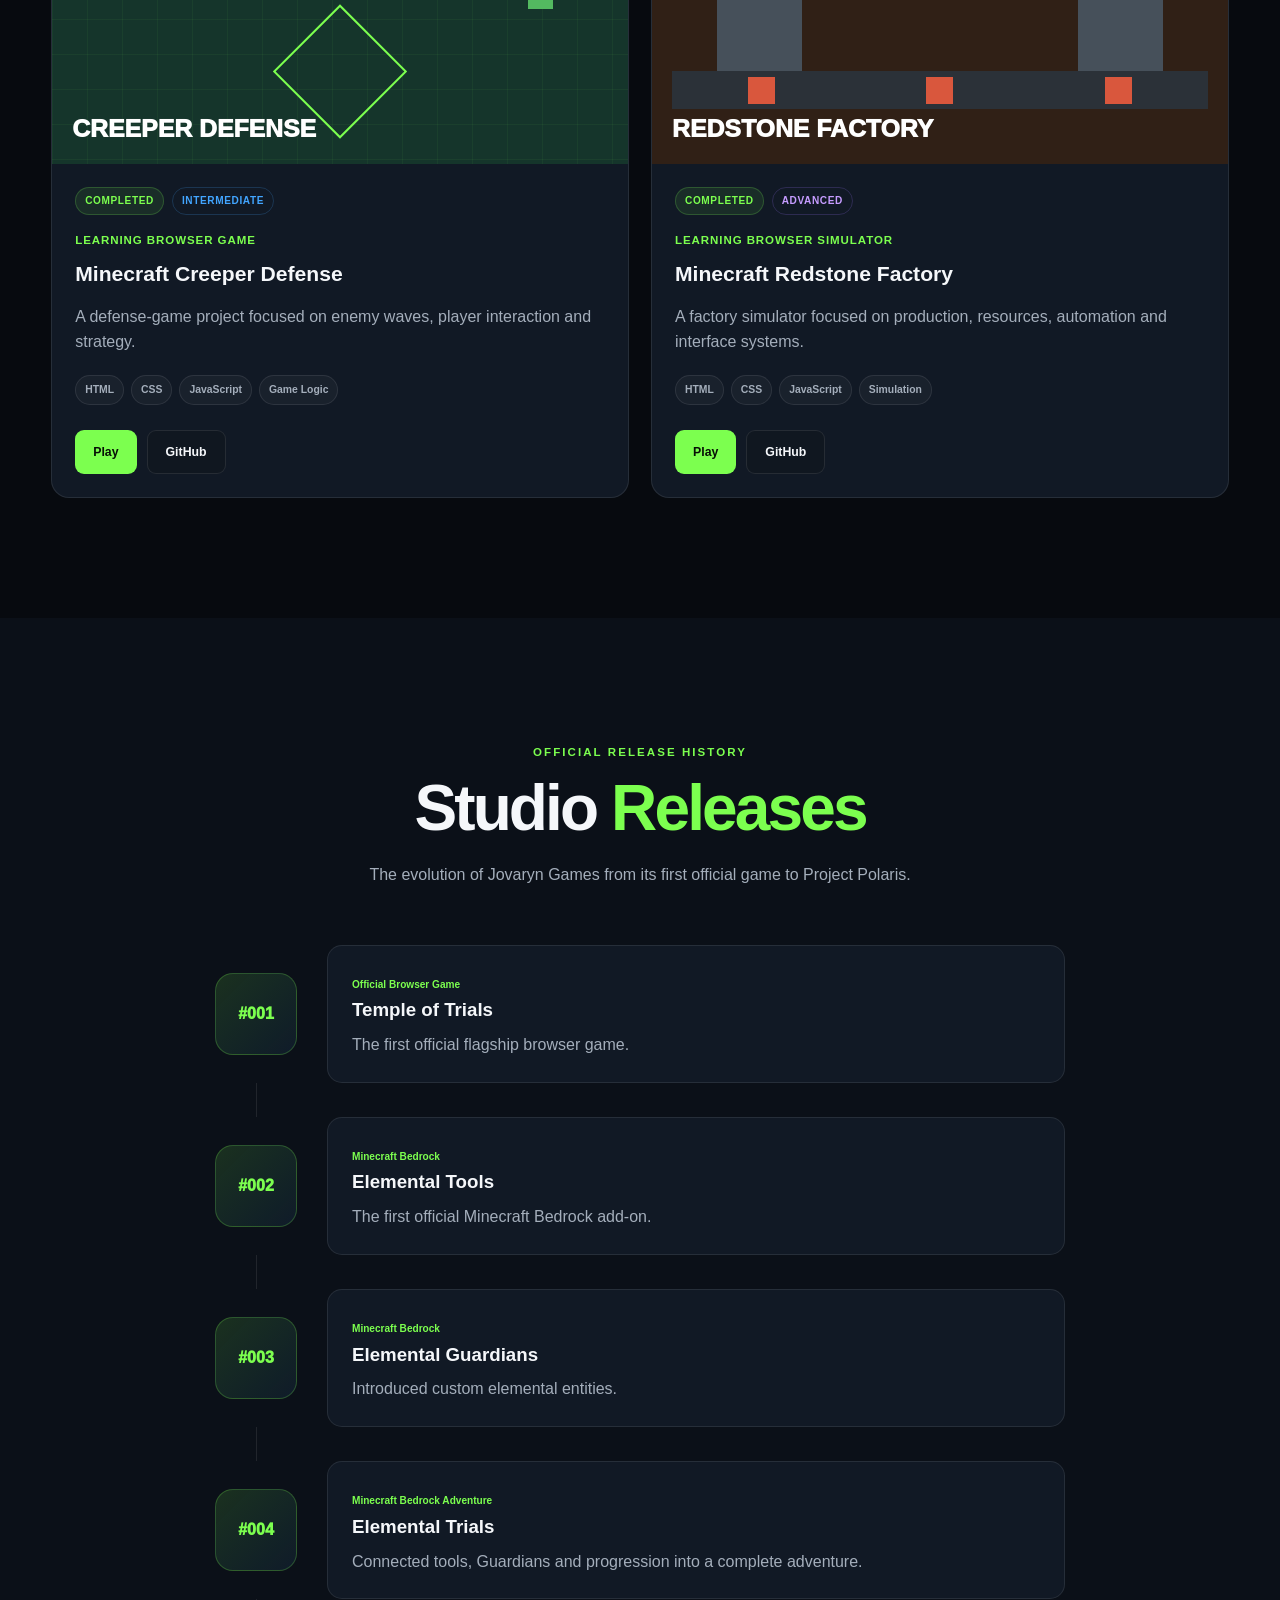
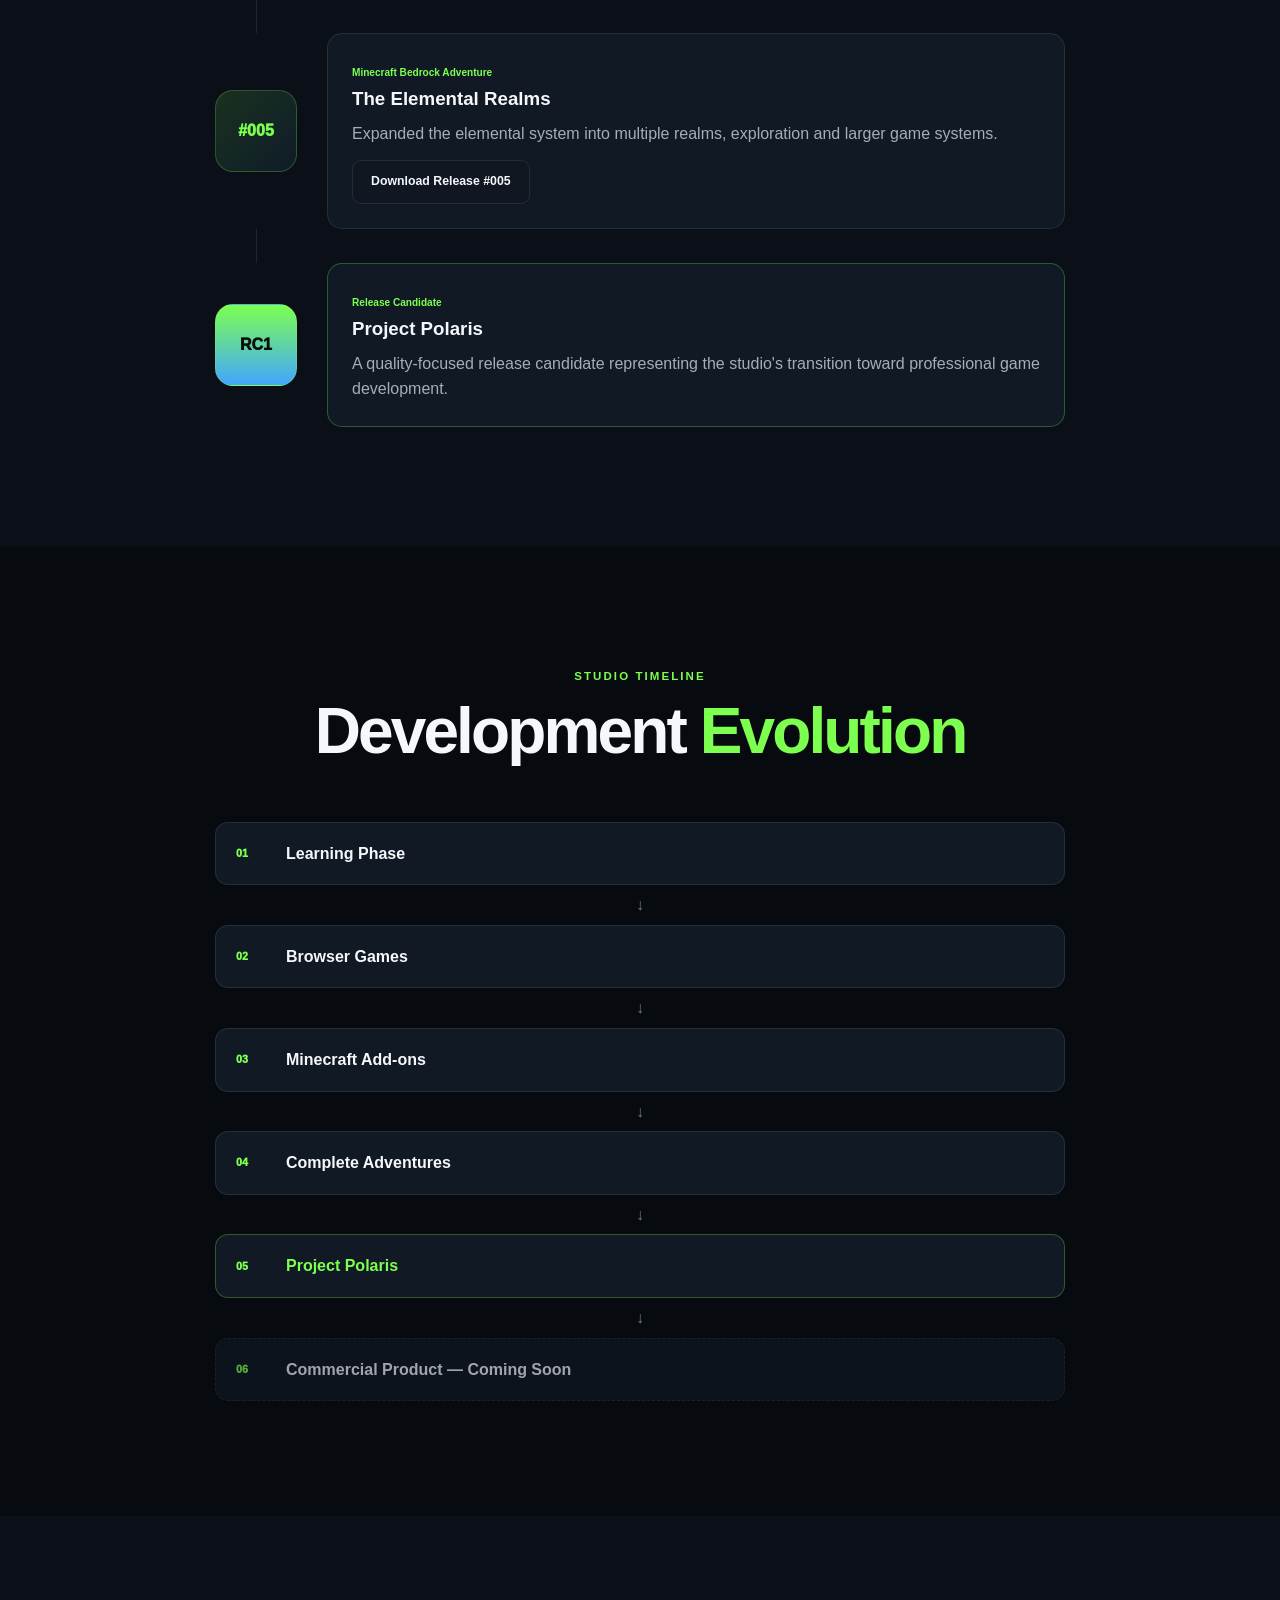
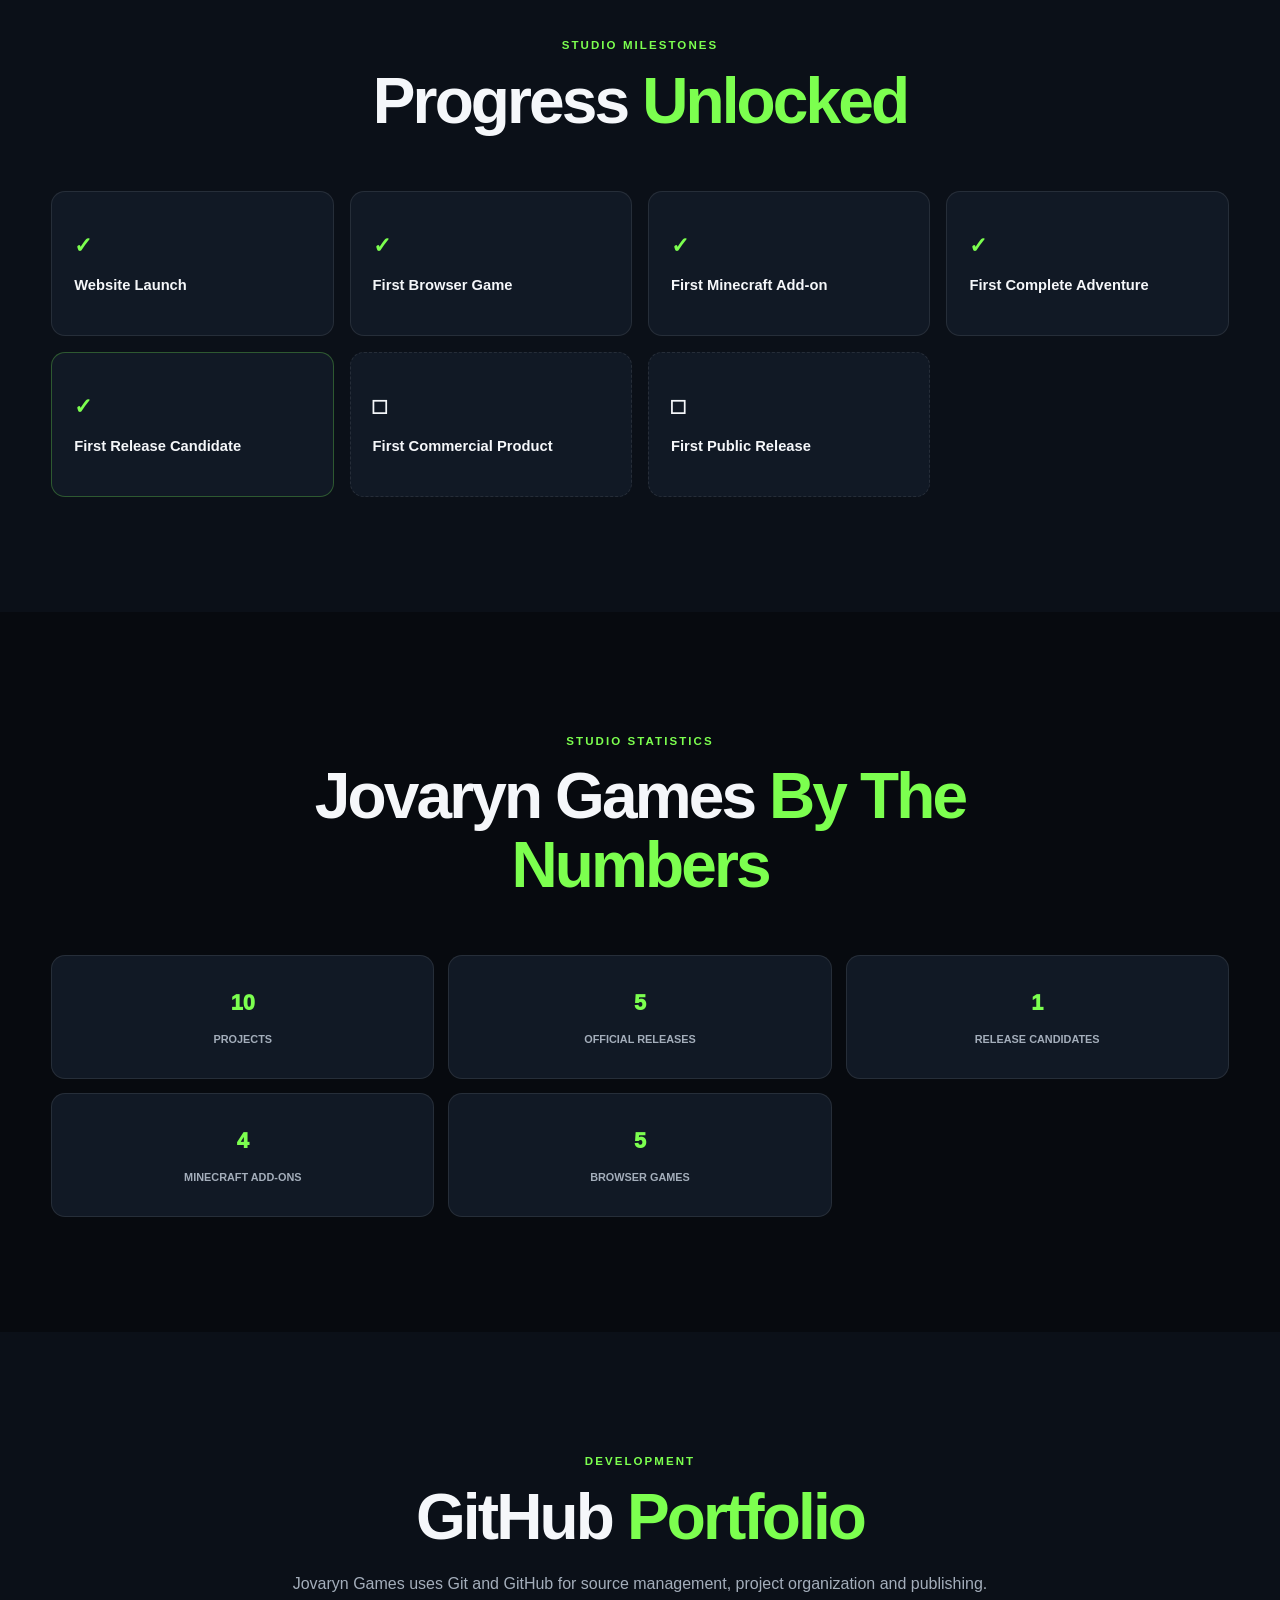
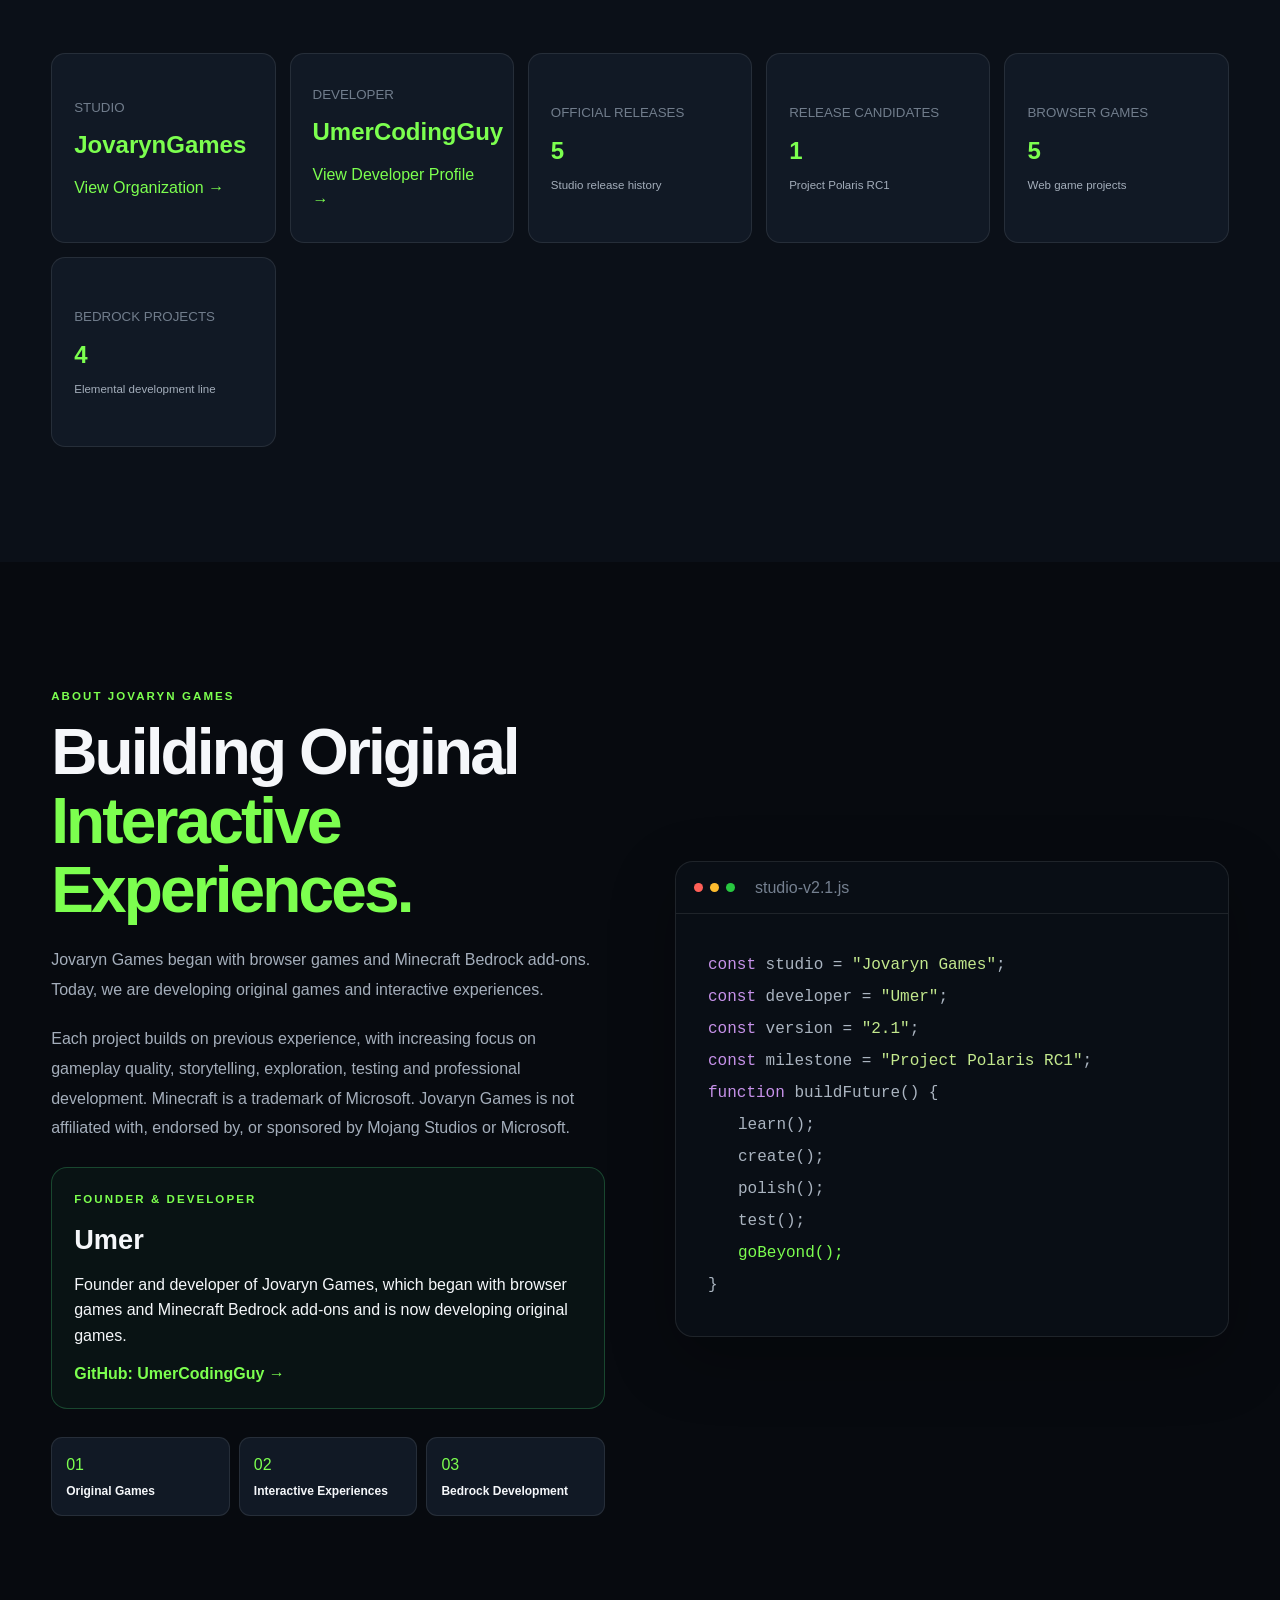
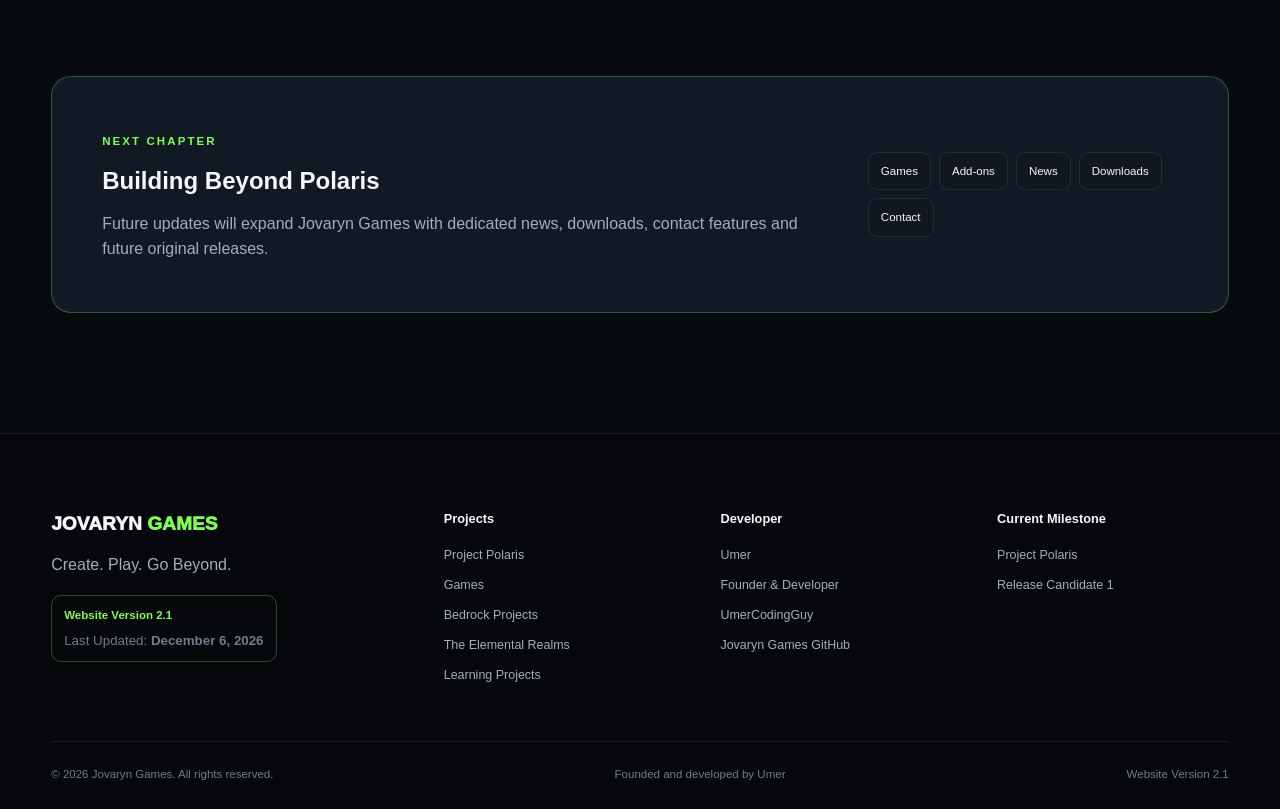
==== commit 06f7c8fd: "Describe studio history and original game focus" ====
--- a/index.html
+++ b/index.html
@@ -7,7 +7,7 @@
 
     <title>Jovaryn Games | Project Polaris RC1</title>
 
-    <meta name="description" content="Jovaryn Games is an independent game development studio creating original games, interactive experiences and Minecraft Bedrock projects. Explore Project Polaris Release Candidate 1.">
+    <meta name="description" content="Jovaryn Games began with browser games and Minecraft Bedrock add-ons. Today, we are developing original games and interactive experiences.">
     <meta name="author" content="Jovaryn Games">
     <meta name="theme-color" content="#070a0f">
 
@@ -126,8 +126,9 @@
                     </div>
 
                     <p class="hero-description">
-                        Creating original games, interactive experiences,
-                        browser games and Minecraft Bedrock projects.
+                        Jovaryn Games began with browser games and Minecraft
+                        Bedrock add-ons. Today, we are developing original
+                        games and interactive experiences.
                     </p>
 
                     <div class="hero-buttons">
@@ -1392,16 +1393,18 @@
                     </h2>
 
                     <p>
-                        Jovaryn Games is an independent game development
-                        studio focused on creating original games and
-                        interactive experiences while continuing to
-                        explore Minecraft Bedrock development.
+                        Jovaryn Games began with browser games and Minecraft
+                        Bedrock add-ons. Today, we are developing original
+                        games and interactive experiences.
                     </p>
 
                     <p>
                         Each project builds on previous experience, with
                         increasing focus on gameplay quality, storytelling,
                         exploration, testing and professional development.
+                        Minecraft is a trademark of Microsoft. Jovaryn Games
+                        is not affiliated with, endorsed by, or sponsored by
+                        Mojang Studios or Microsoft.
                     </p>
 
                     <!-- OFFICIAL DEVELOPER CREDIT -->
@@ -1426,9 +1429,9 @@
                         </h3>
 
                         <p style="margin-bottom:12px">
-                            Founder and developer of Jovaryn Games,
-                            creating browser games, Minecraft Bedrock
-                            projects and interactive experiences.
+                            Founder and developer of Jovaryn Games, which
+                            began with browser games and Minecraft Bedrock
+                            add-ons and is now developing original games.
                         </p>
 
                         <a
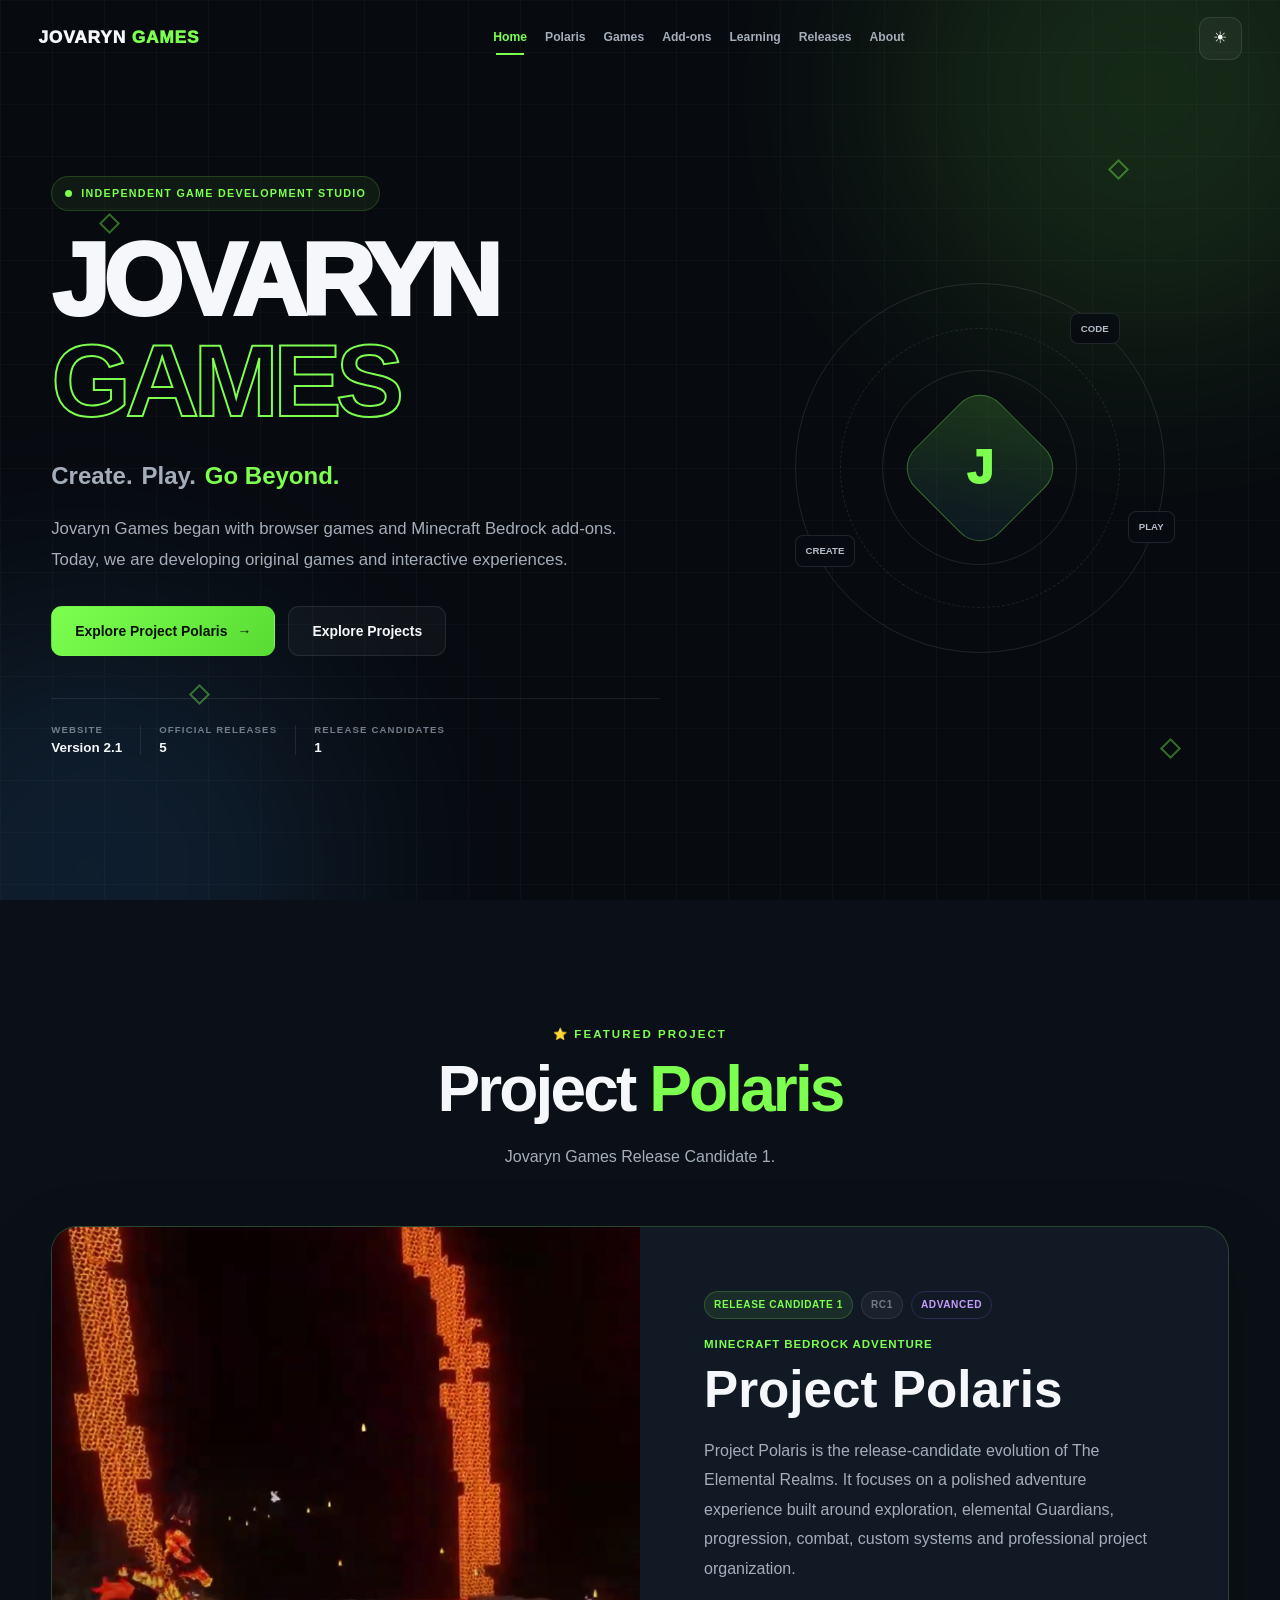
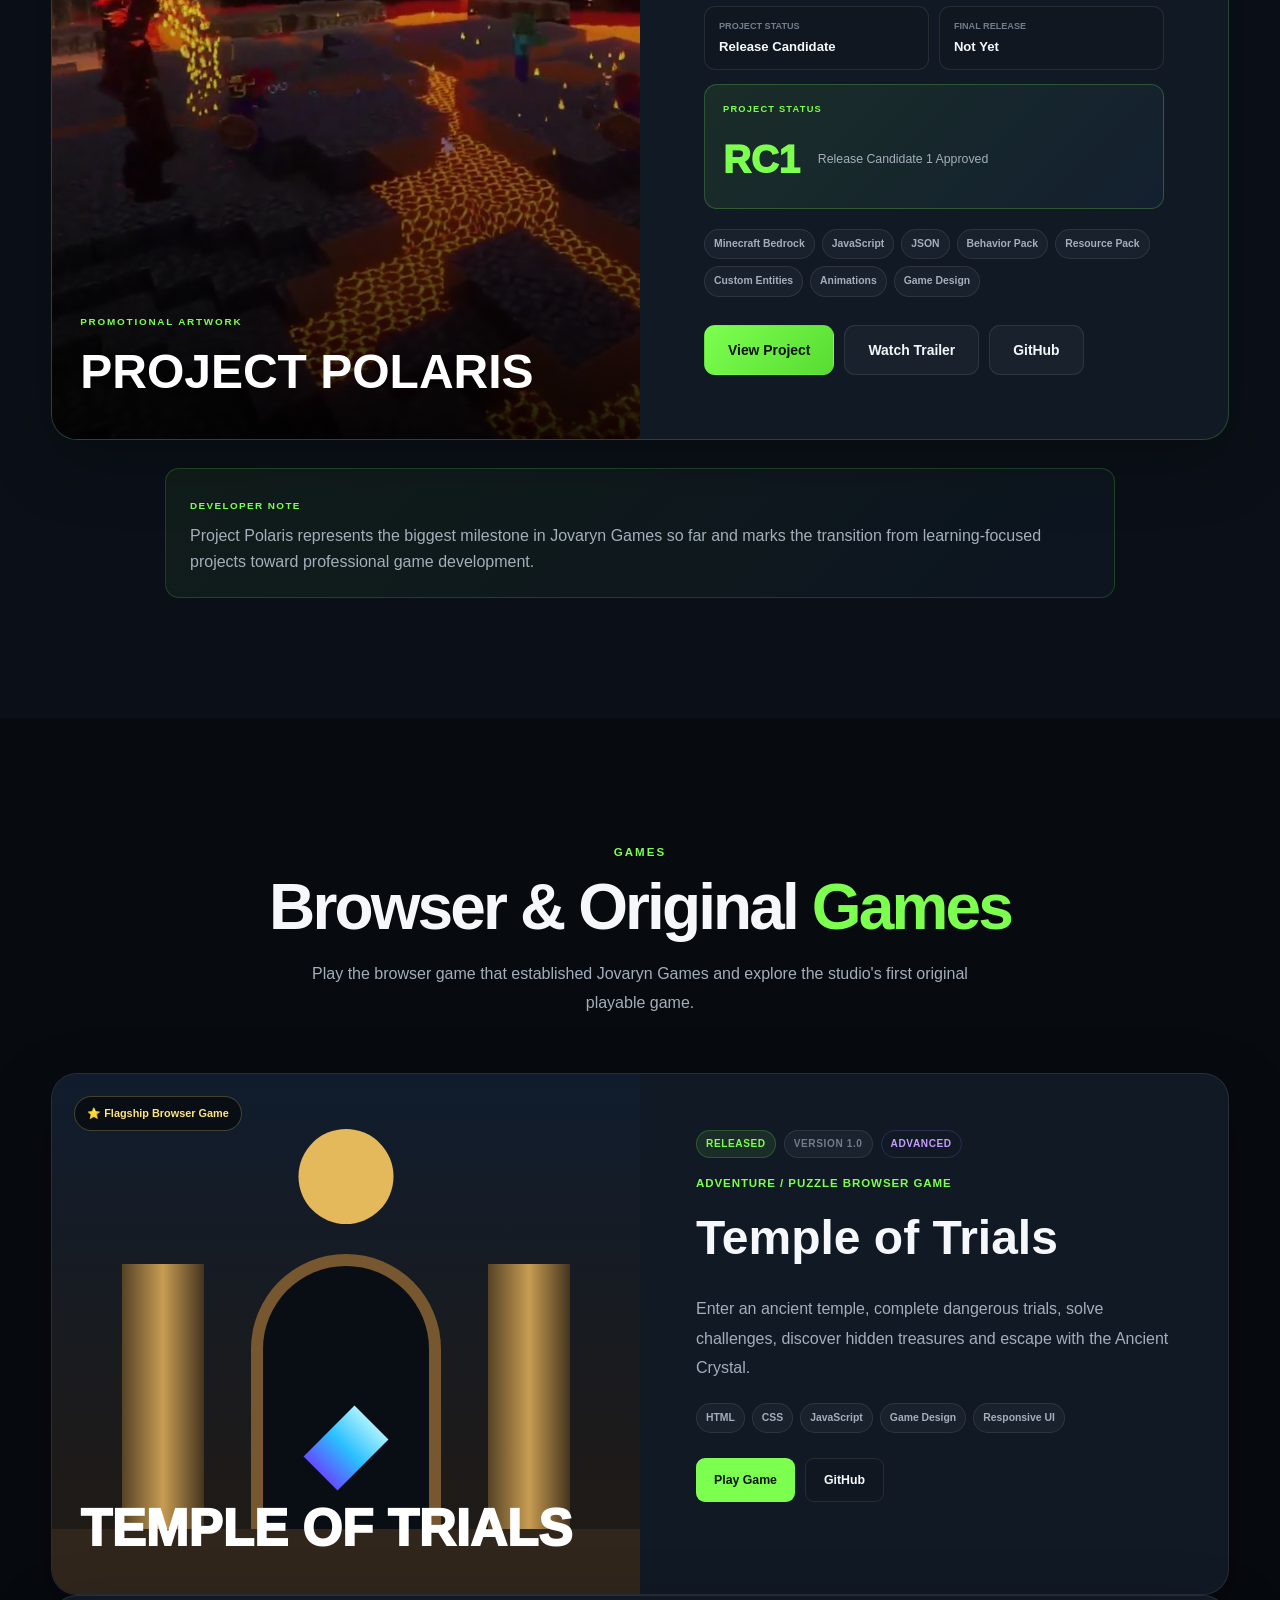
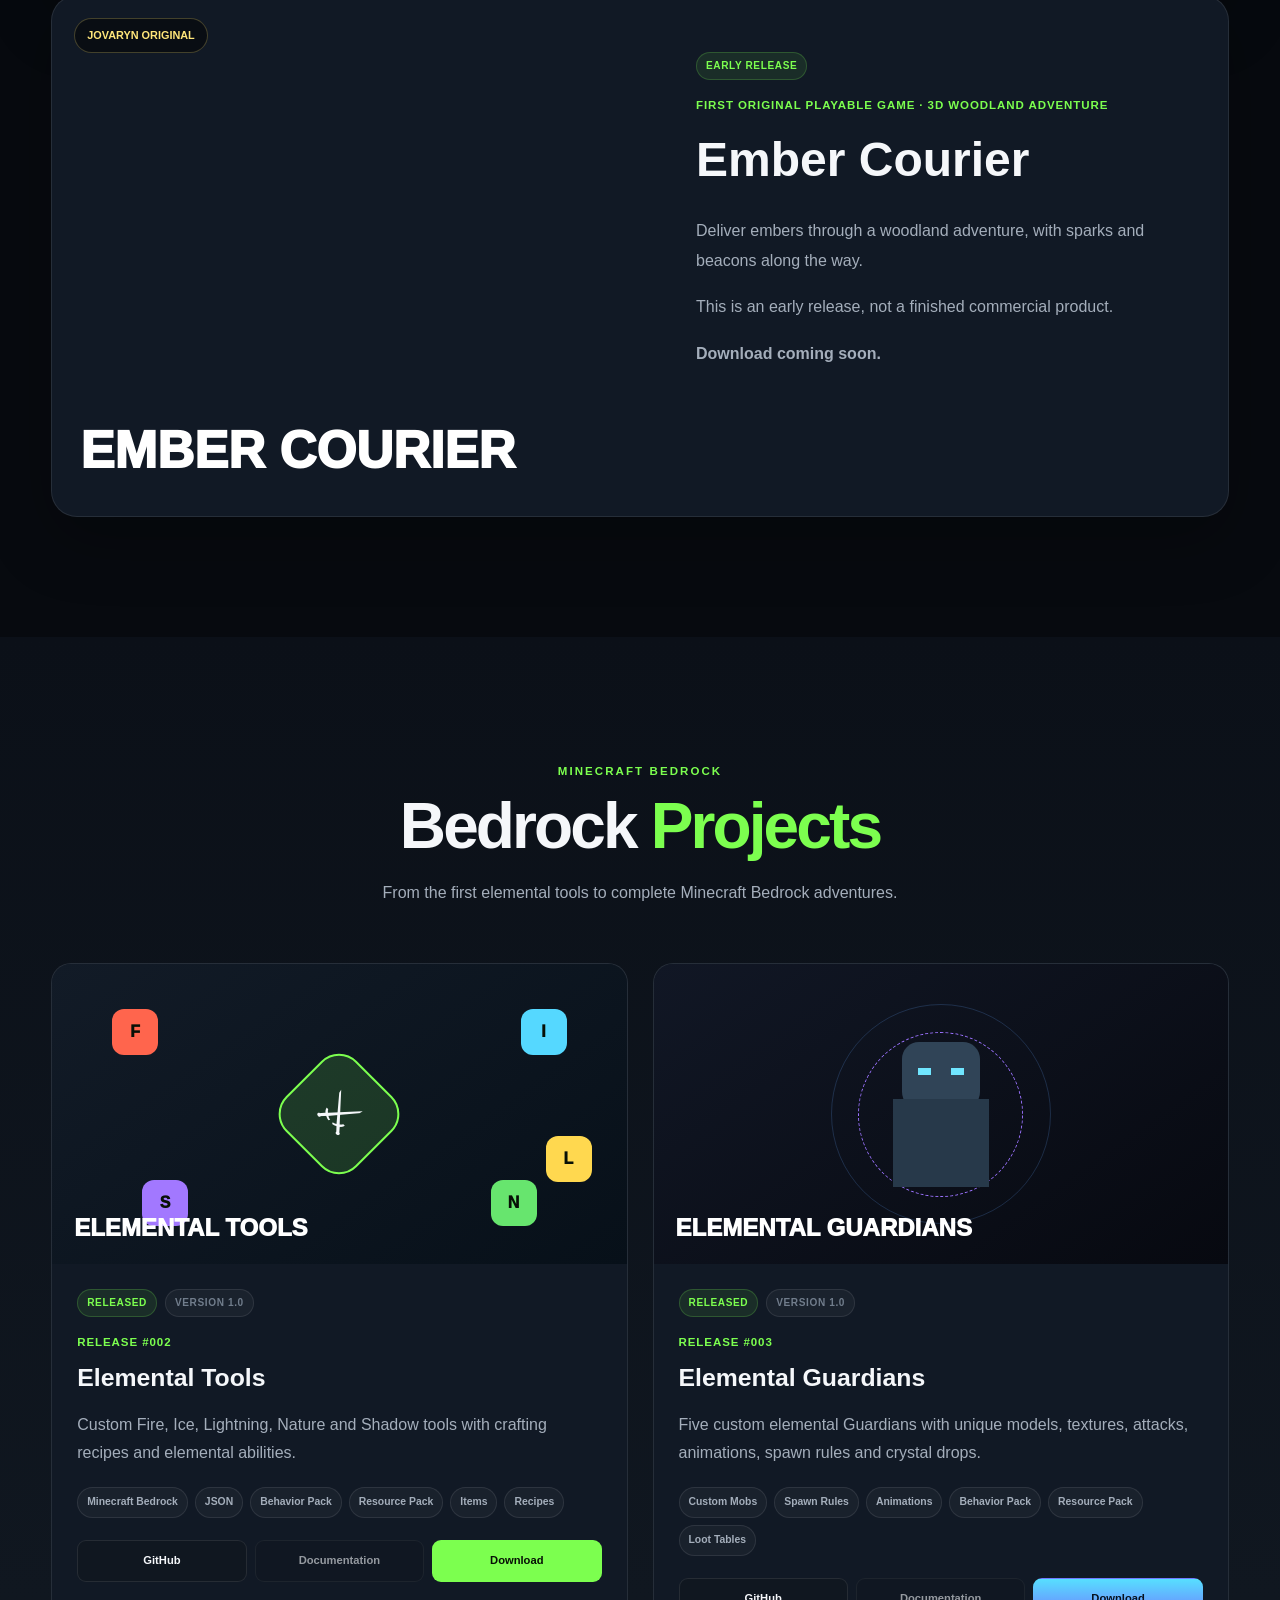
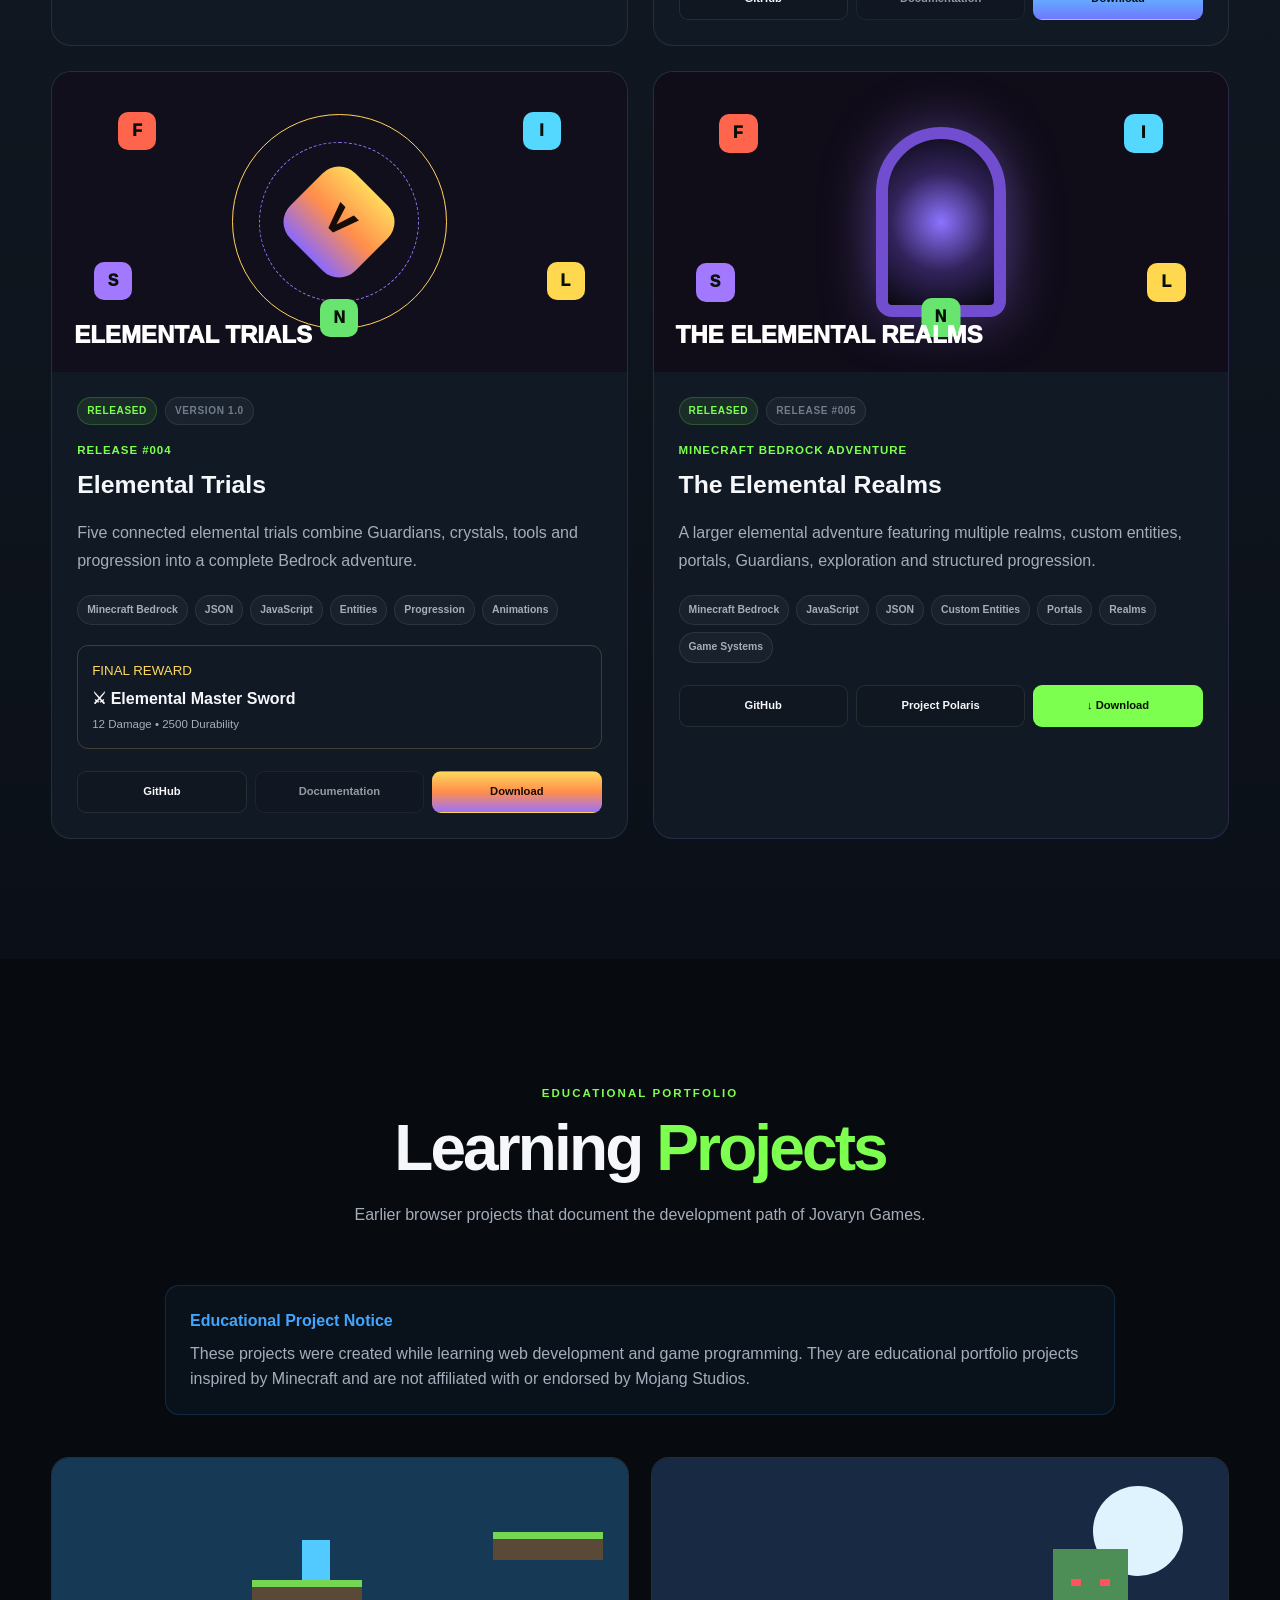
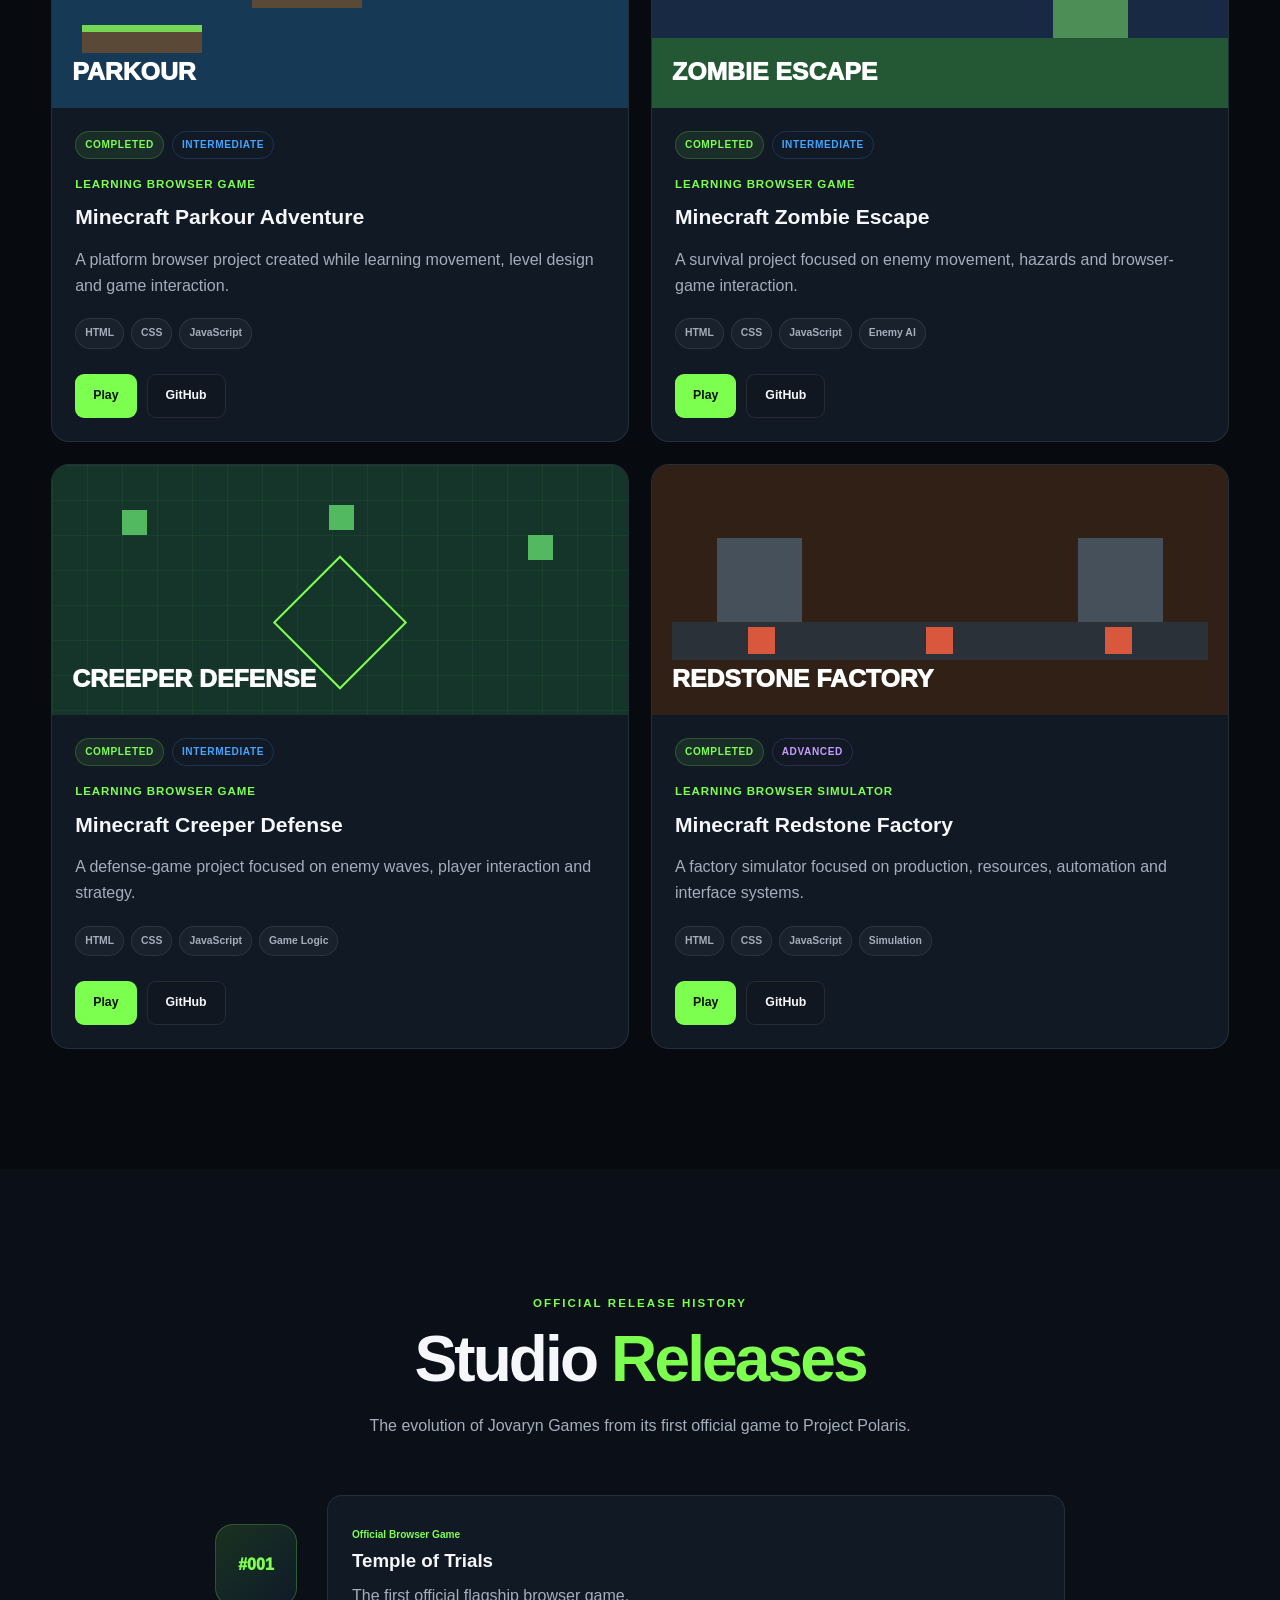
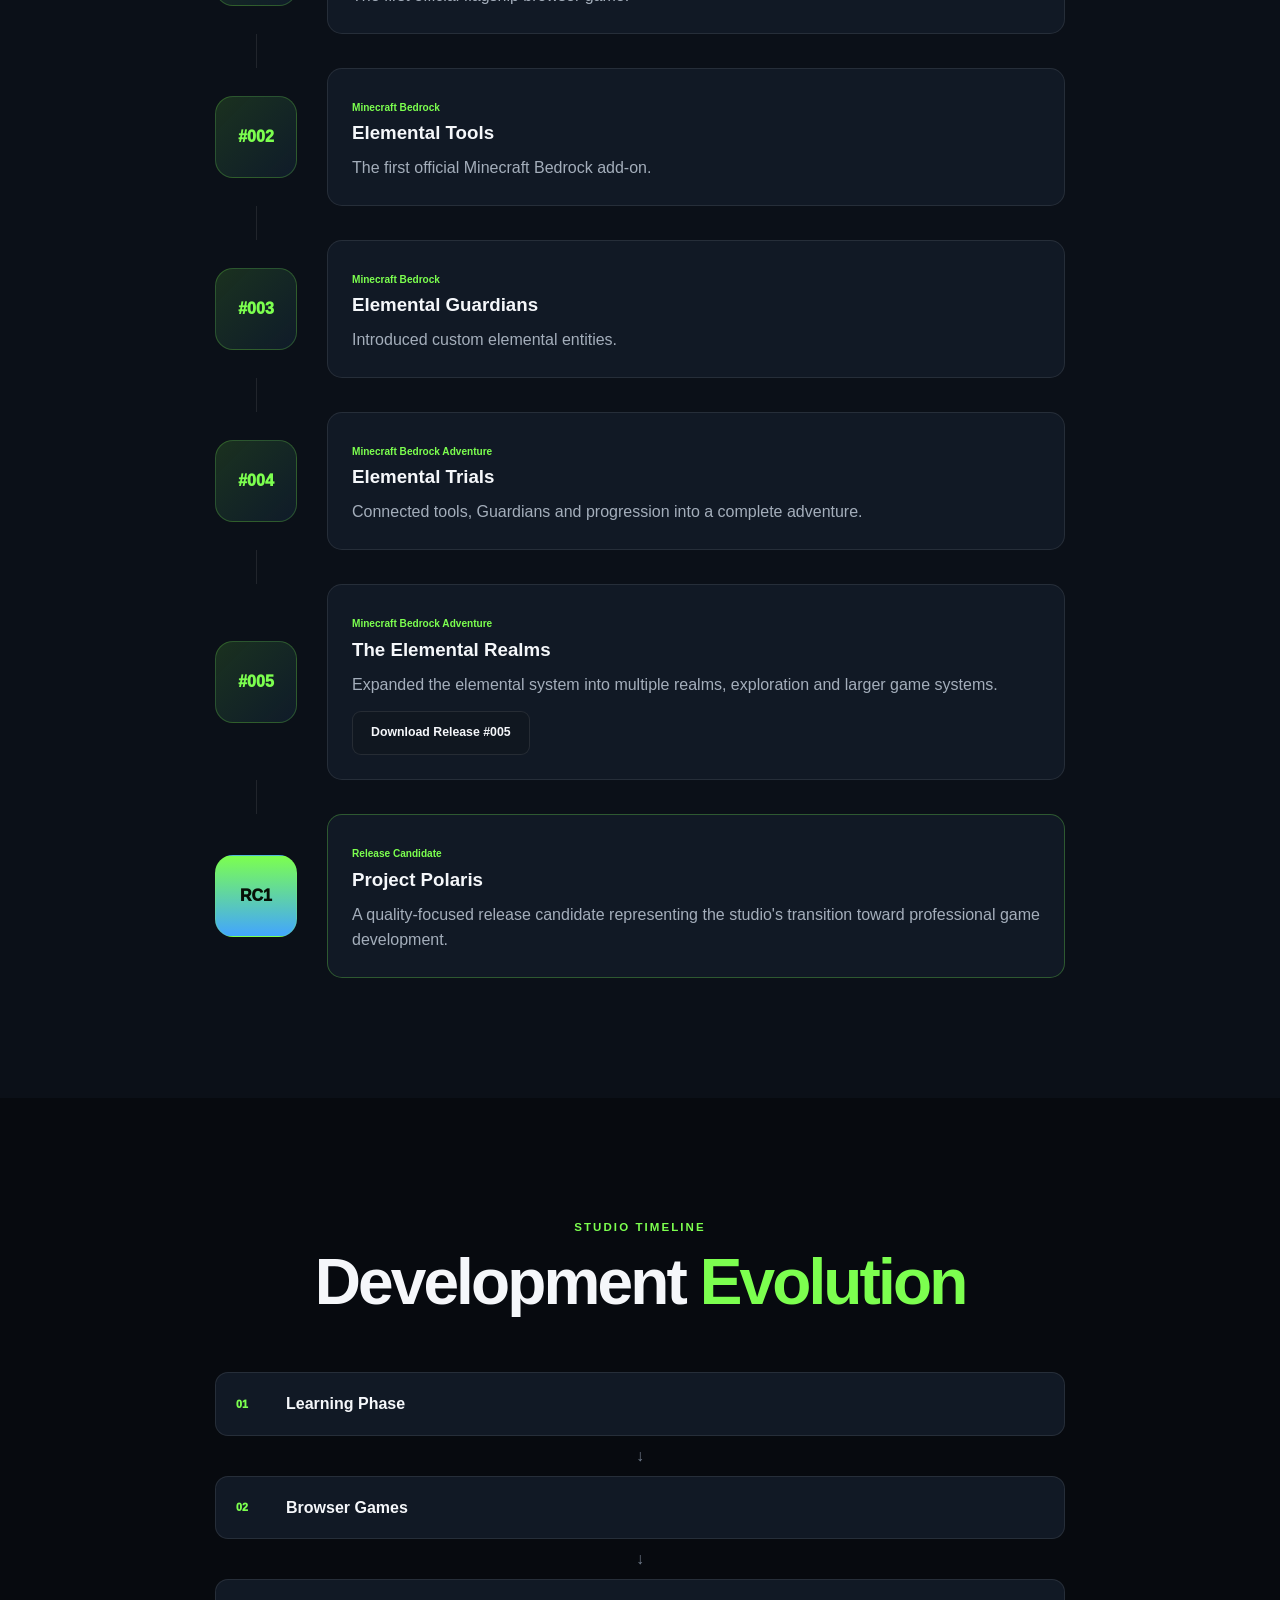
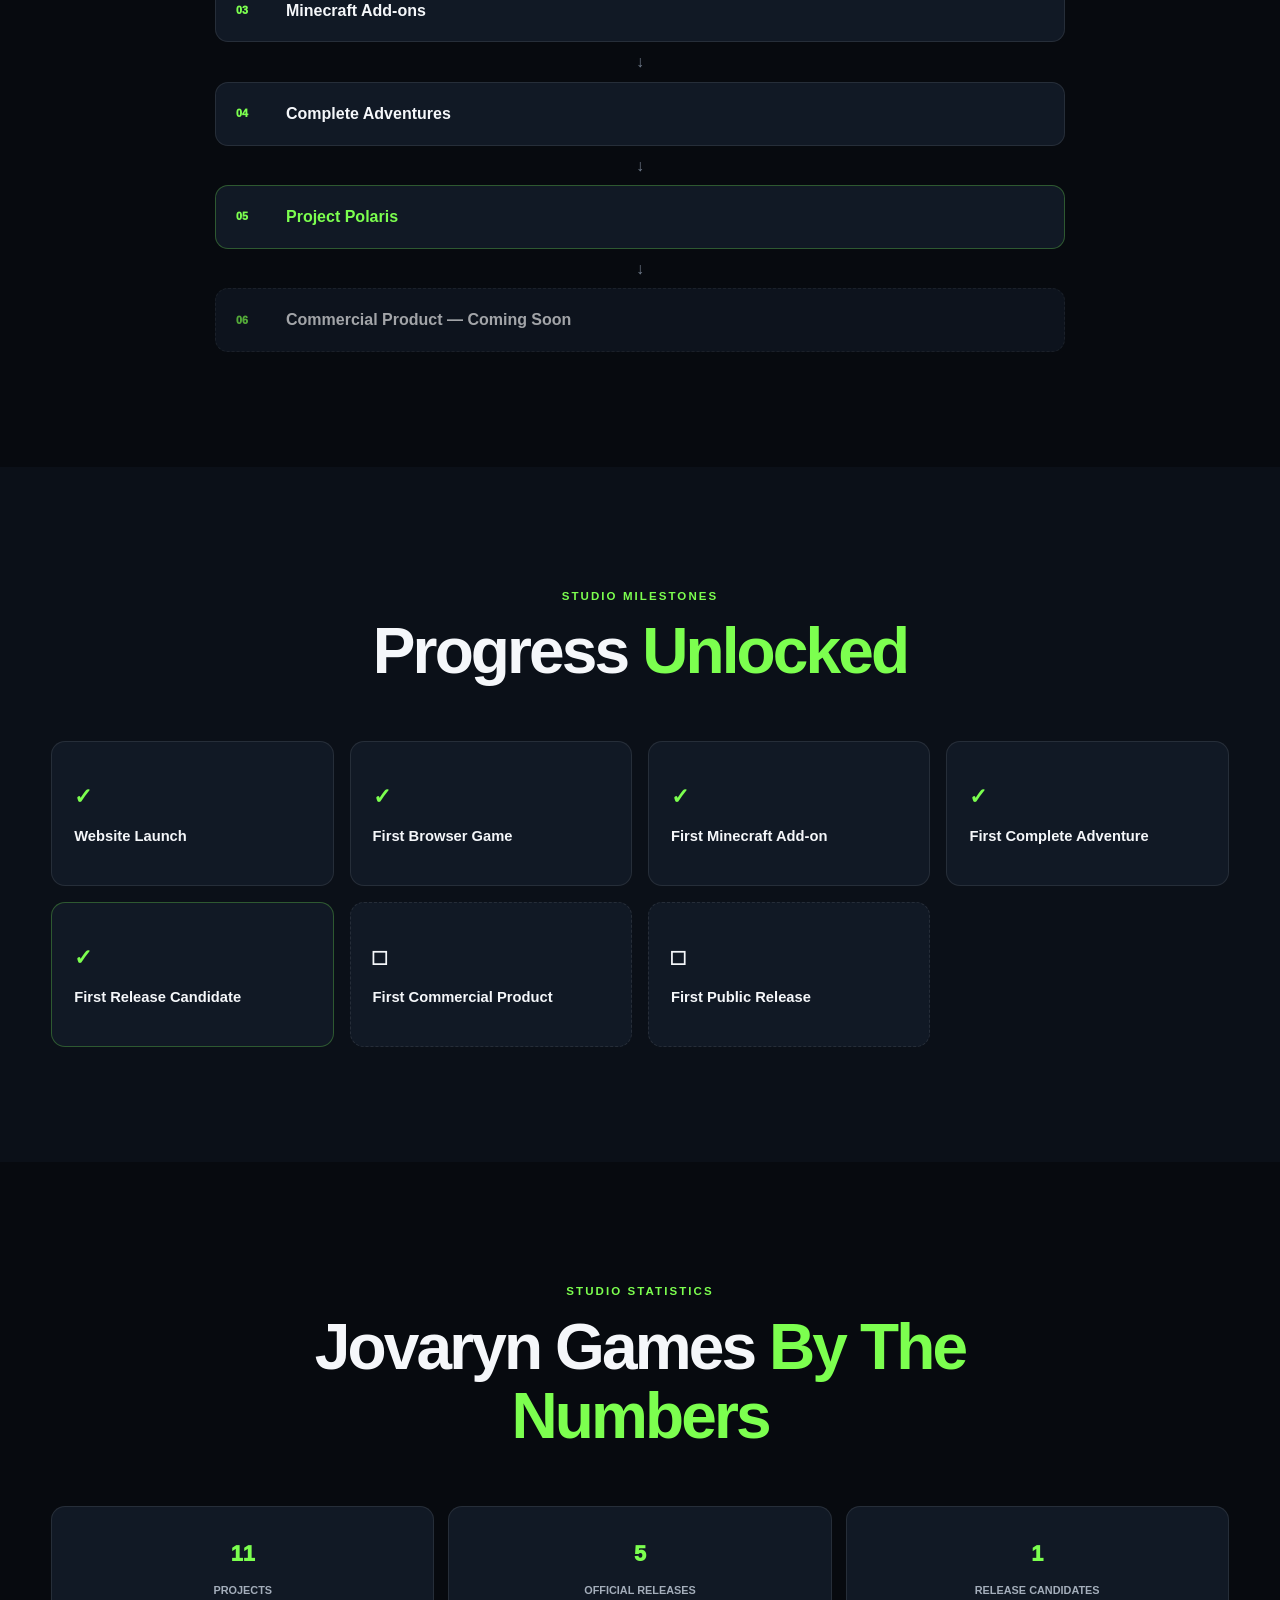
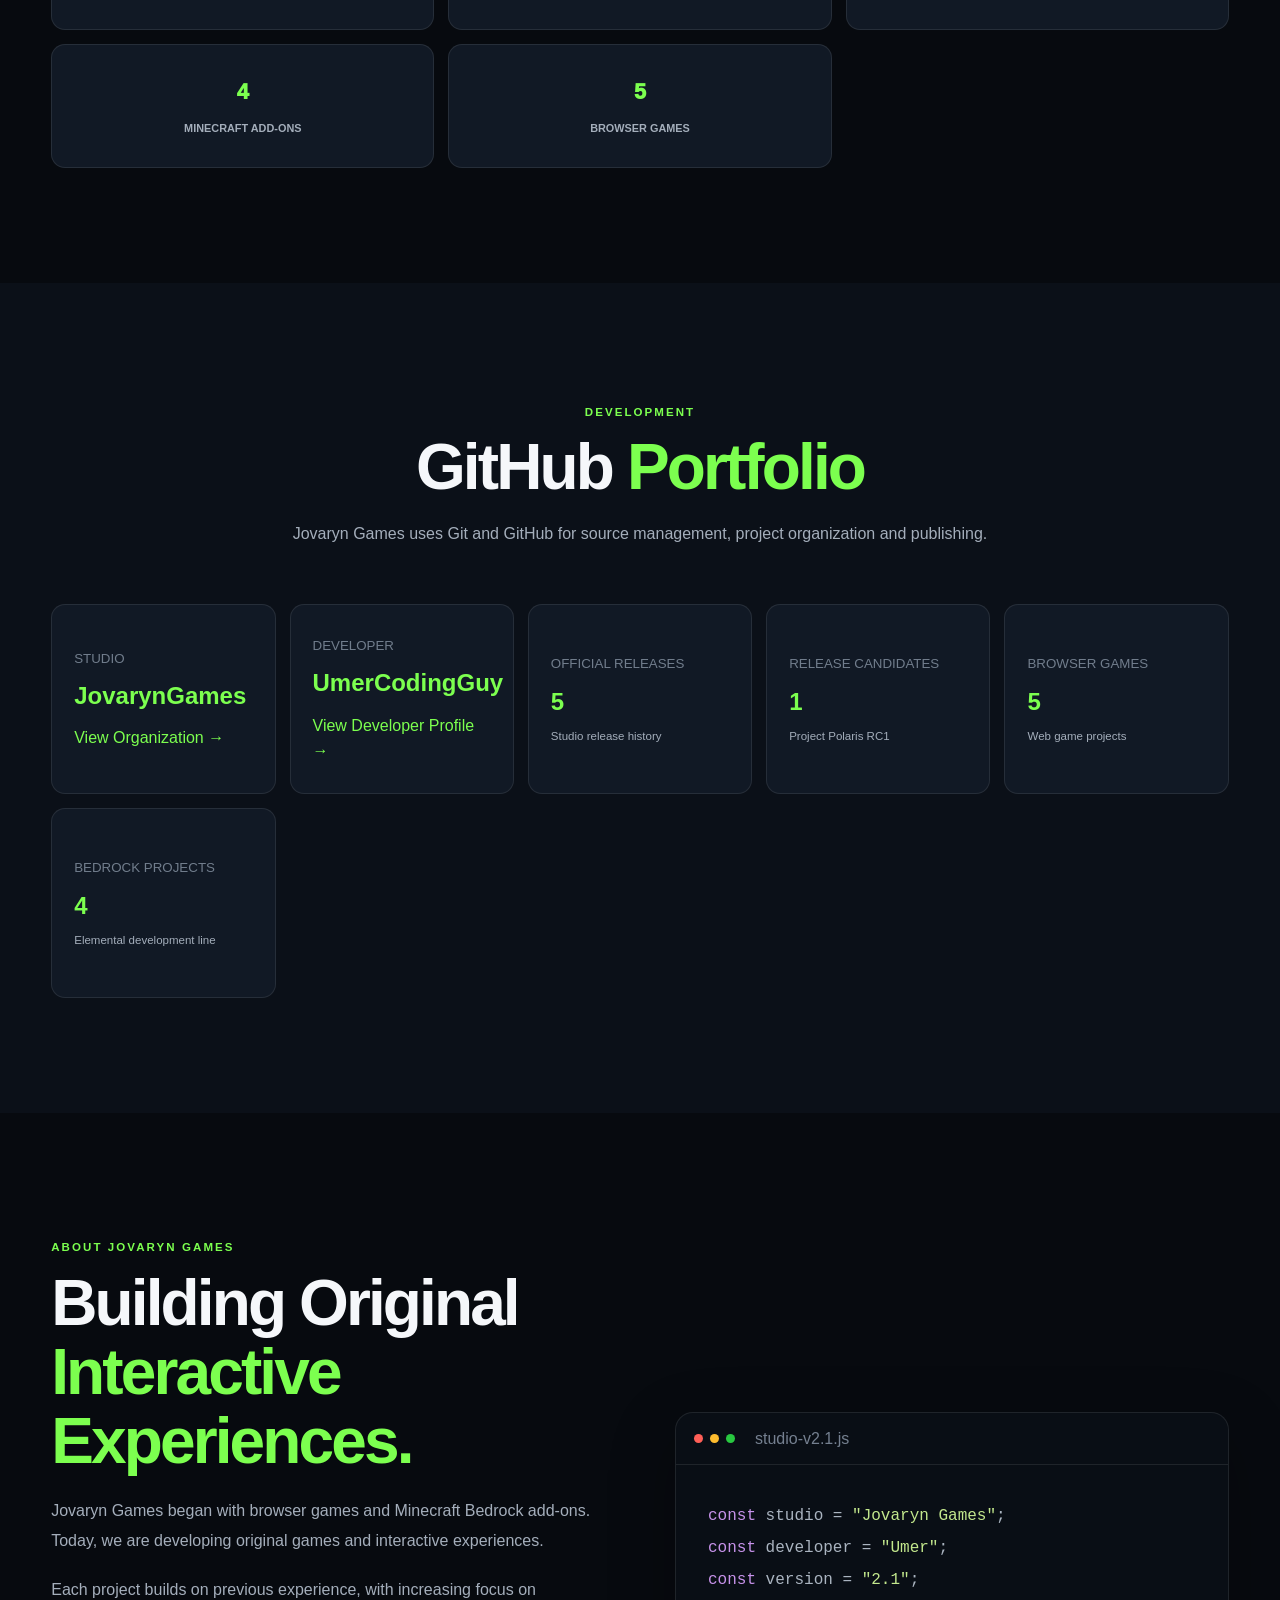
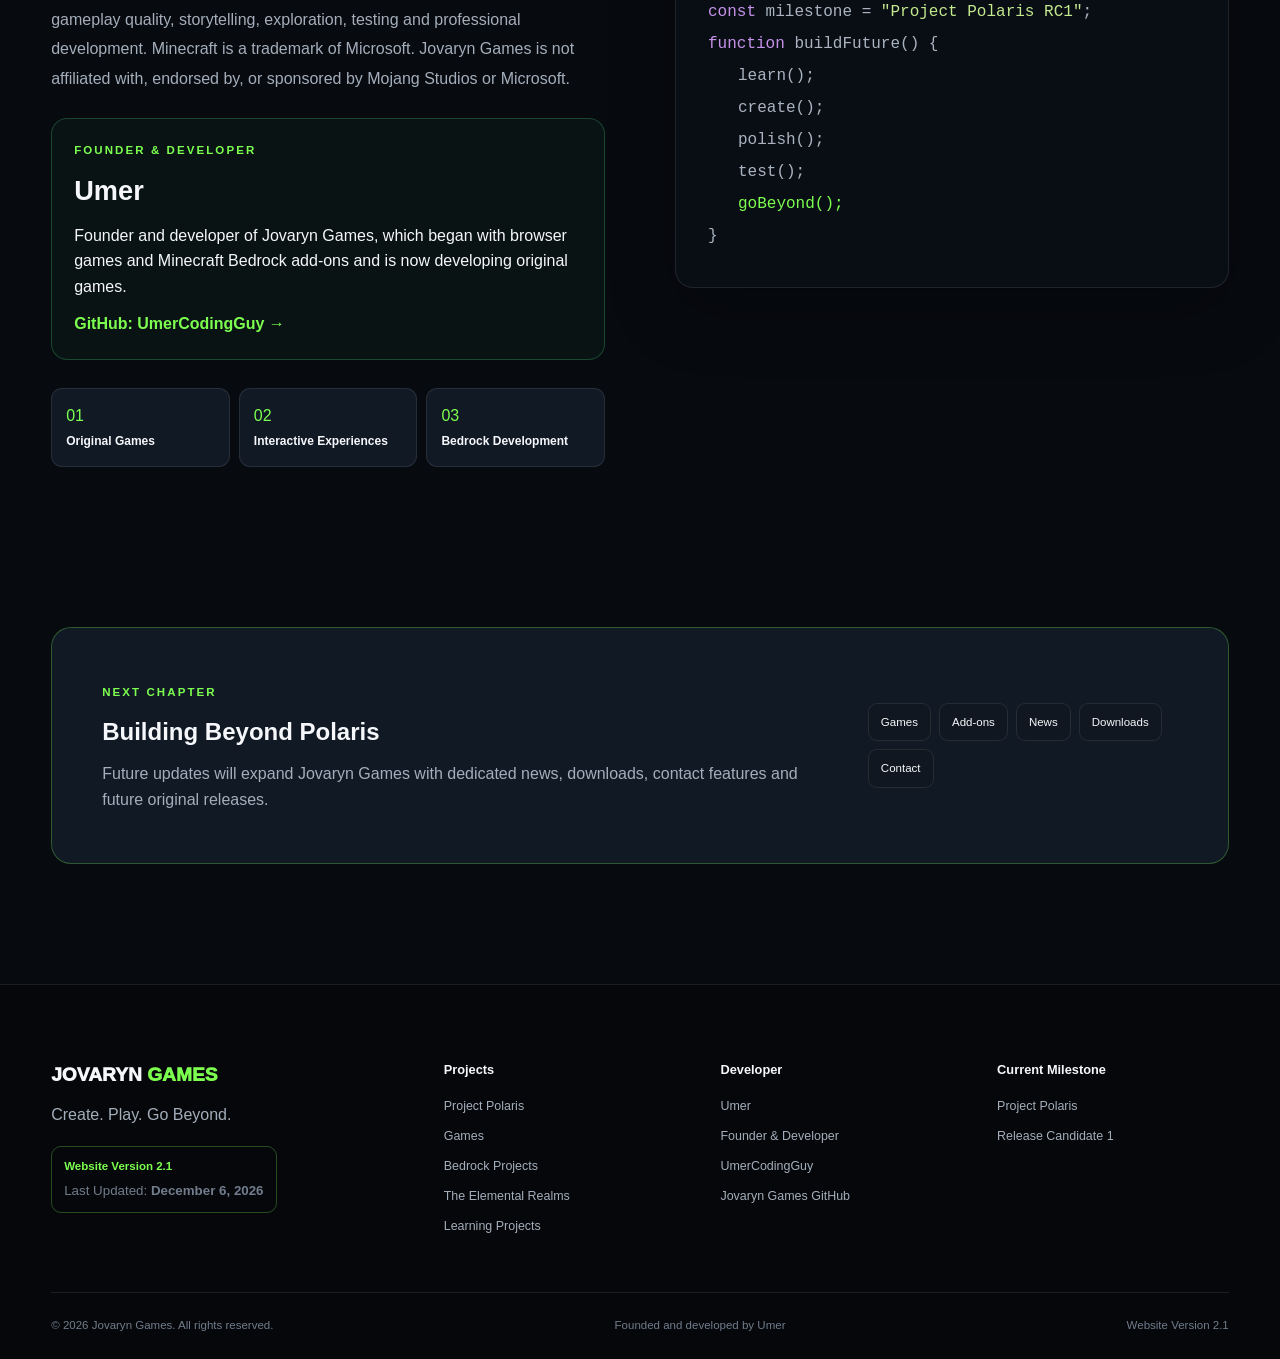
==== commit 25c9854f: "Add Ember Courier early release card" ====
--- a/index.html
+++ b/index.html
@@ -340,11 +340,11 @@
             <div class="container">
 
                 <div class="section-heading reveal">
-                    <span class="section-label">OFFICIAL GAME</span>
-                    <h2>Flagship <span>Browser Game</span></h2>
+                    <span class="section-label">GAMES</span>
+                    <h2>Browser & Original <span>Games</span></h2>
                     <p>
-                        The browser game that established the official
-                        Jovaryn Games portfolio.
+                        Play the browser game that established Jovaryn Games
+                        and explore the studio's first original playable game.
                     </p>
                 </div>
 
@@ -416,6 +416,38 @@
                                 GitHub
                             </a>
                         </div>
+                    </div>
+                </article>
+
+                <!-- EMBER COURIER -->
+                <article class="project-card reveal" id="ember-courier">
+                    <div class="project-cover ember-art" aria-hidden="true">
+                        <span class="flagship-badge">JOVARYN ORIGINAL</span>
+                        <strong class="cover-title">EMBER COURIER</strong>
+                    </div>
+
+                    <div class="project-content">
+                        <div class="badges">
+                            <span class="status released">Early Release</span>
+                        </div>
+
+                        <span class="project-category">
+                            First Original Playable Game · 3D Woodland Adventure
+                        </span>
+
+                        <h3>Ember Courier</h3>
+
+                        <p>
+                            Deliver embers through a woodland adventure, with
+                            sparks and beacons along the way.
+                        </p>
+
+                        <p>
+                            This is an early release, not a finished commercial
+                            product.
+                        </p>
+
+                        <p><strong>Download coming soon.</strong></p>
                     </div>
                 </article>
 
@@ -1269,7 +1301,7 @@
 
                     <article class="stat reveal">
                         <div>
-                            <span>10</span>
+                            <span>11</span>
                         </div>
                         <p>Projects</p>
                     </article>
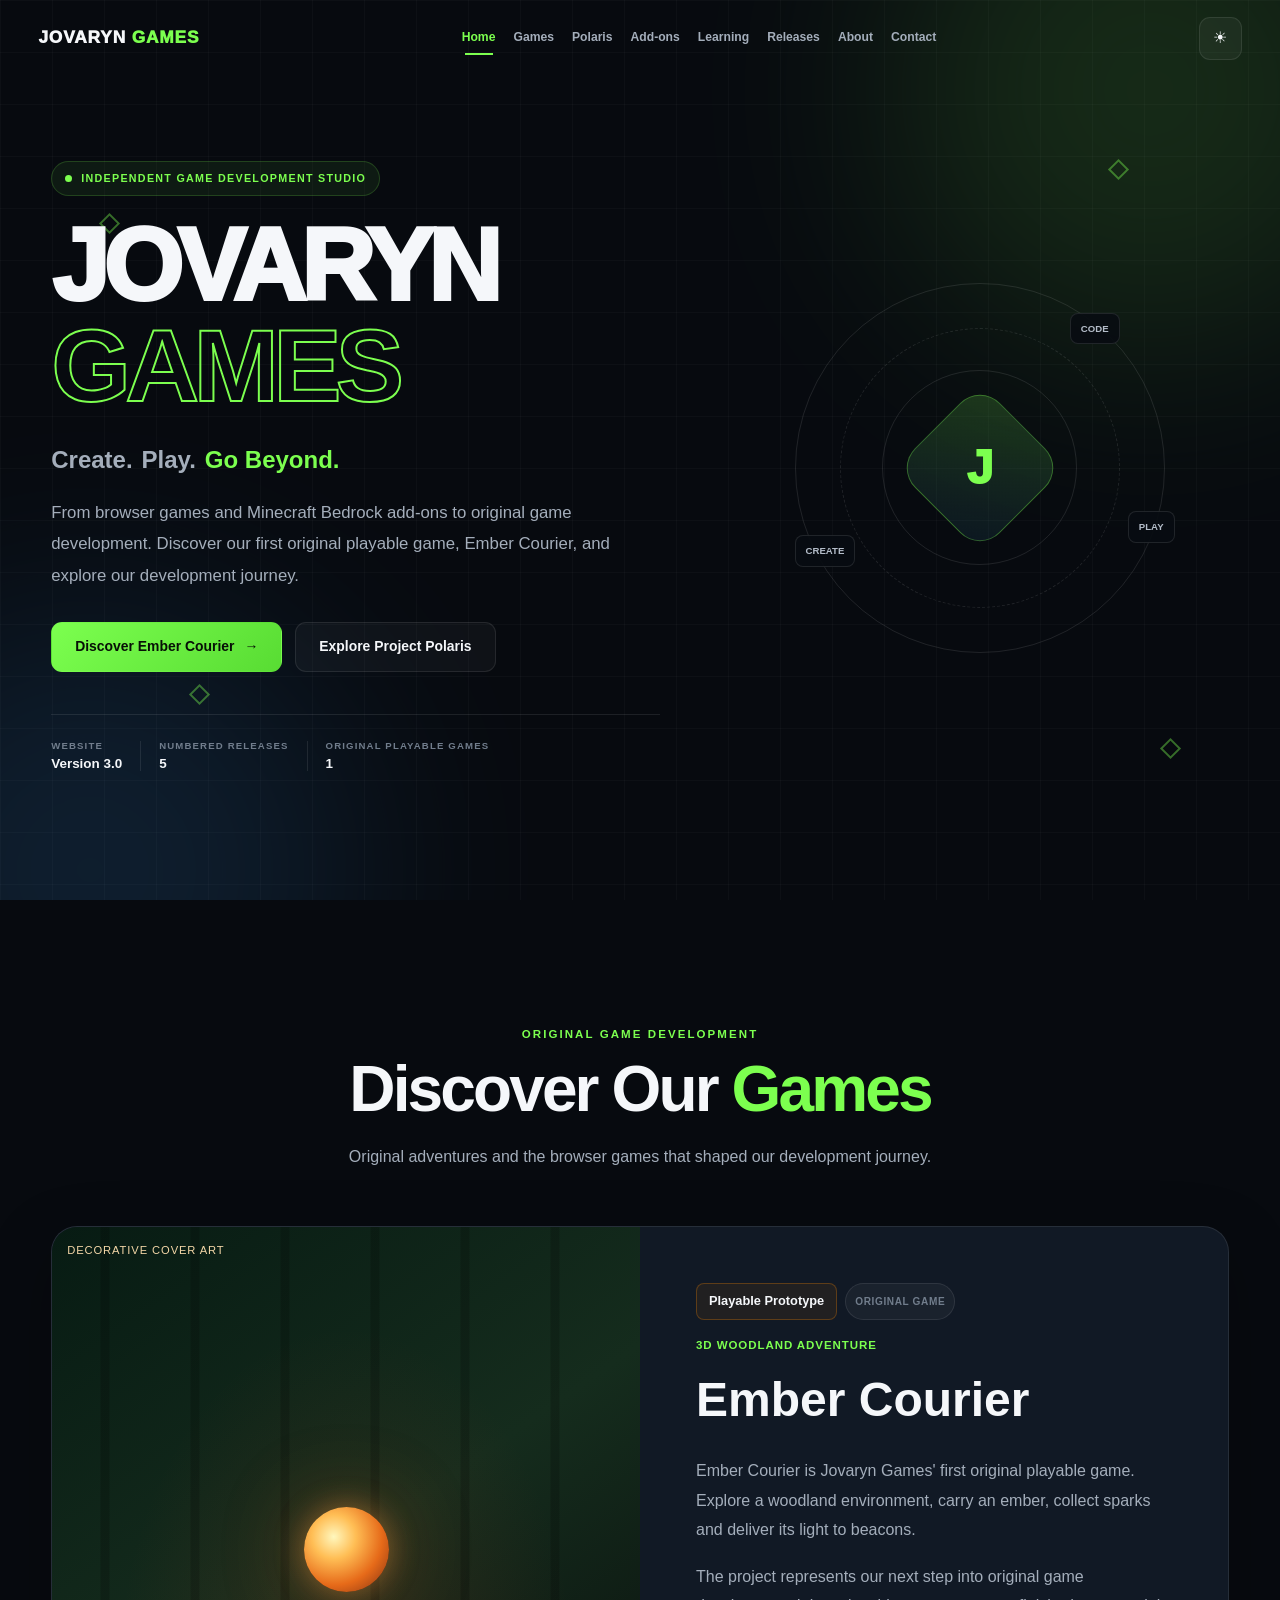
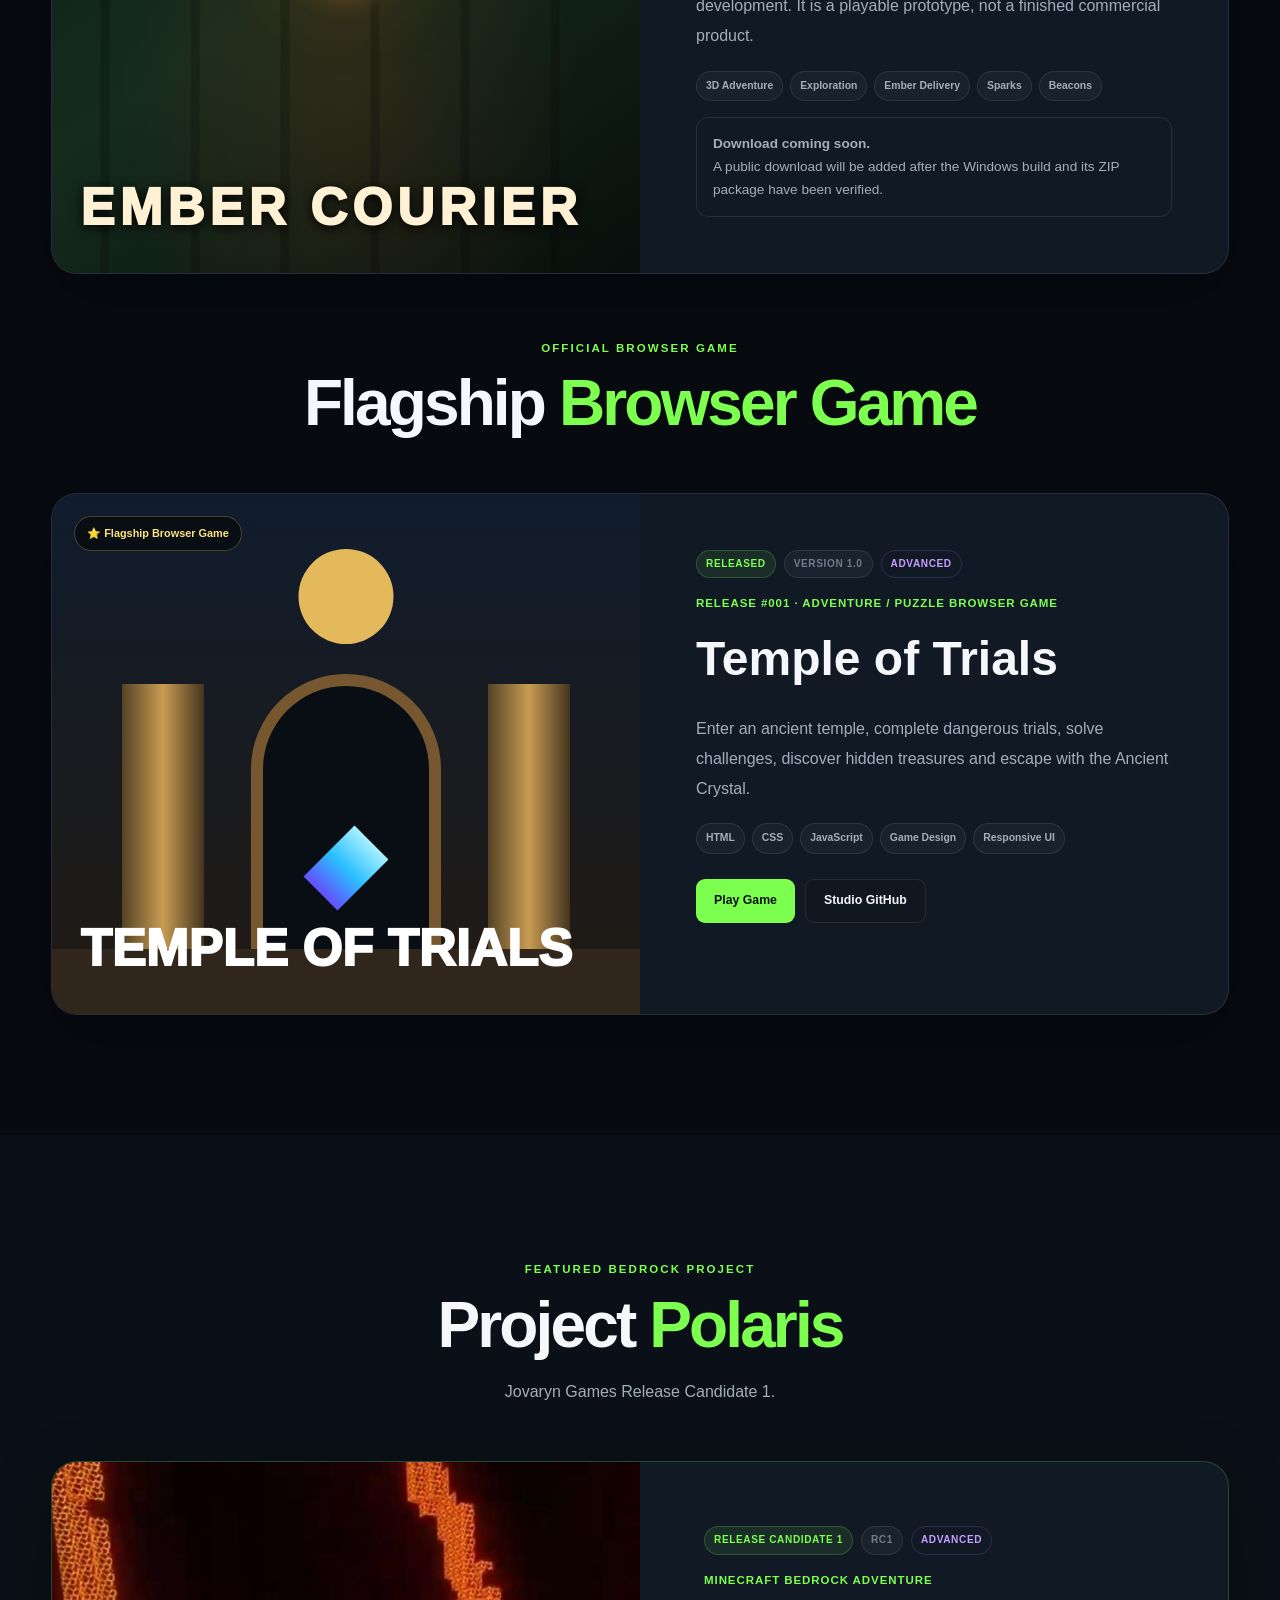
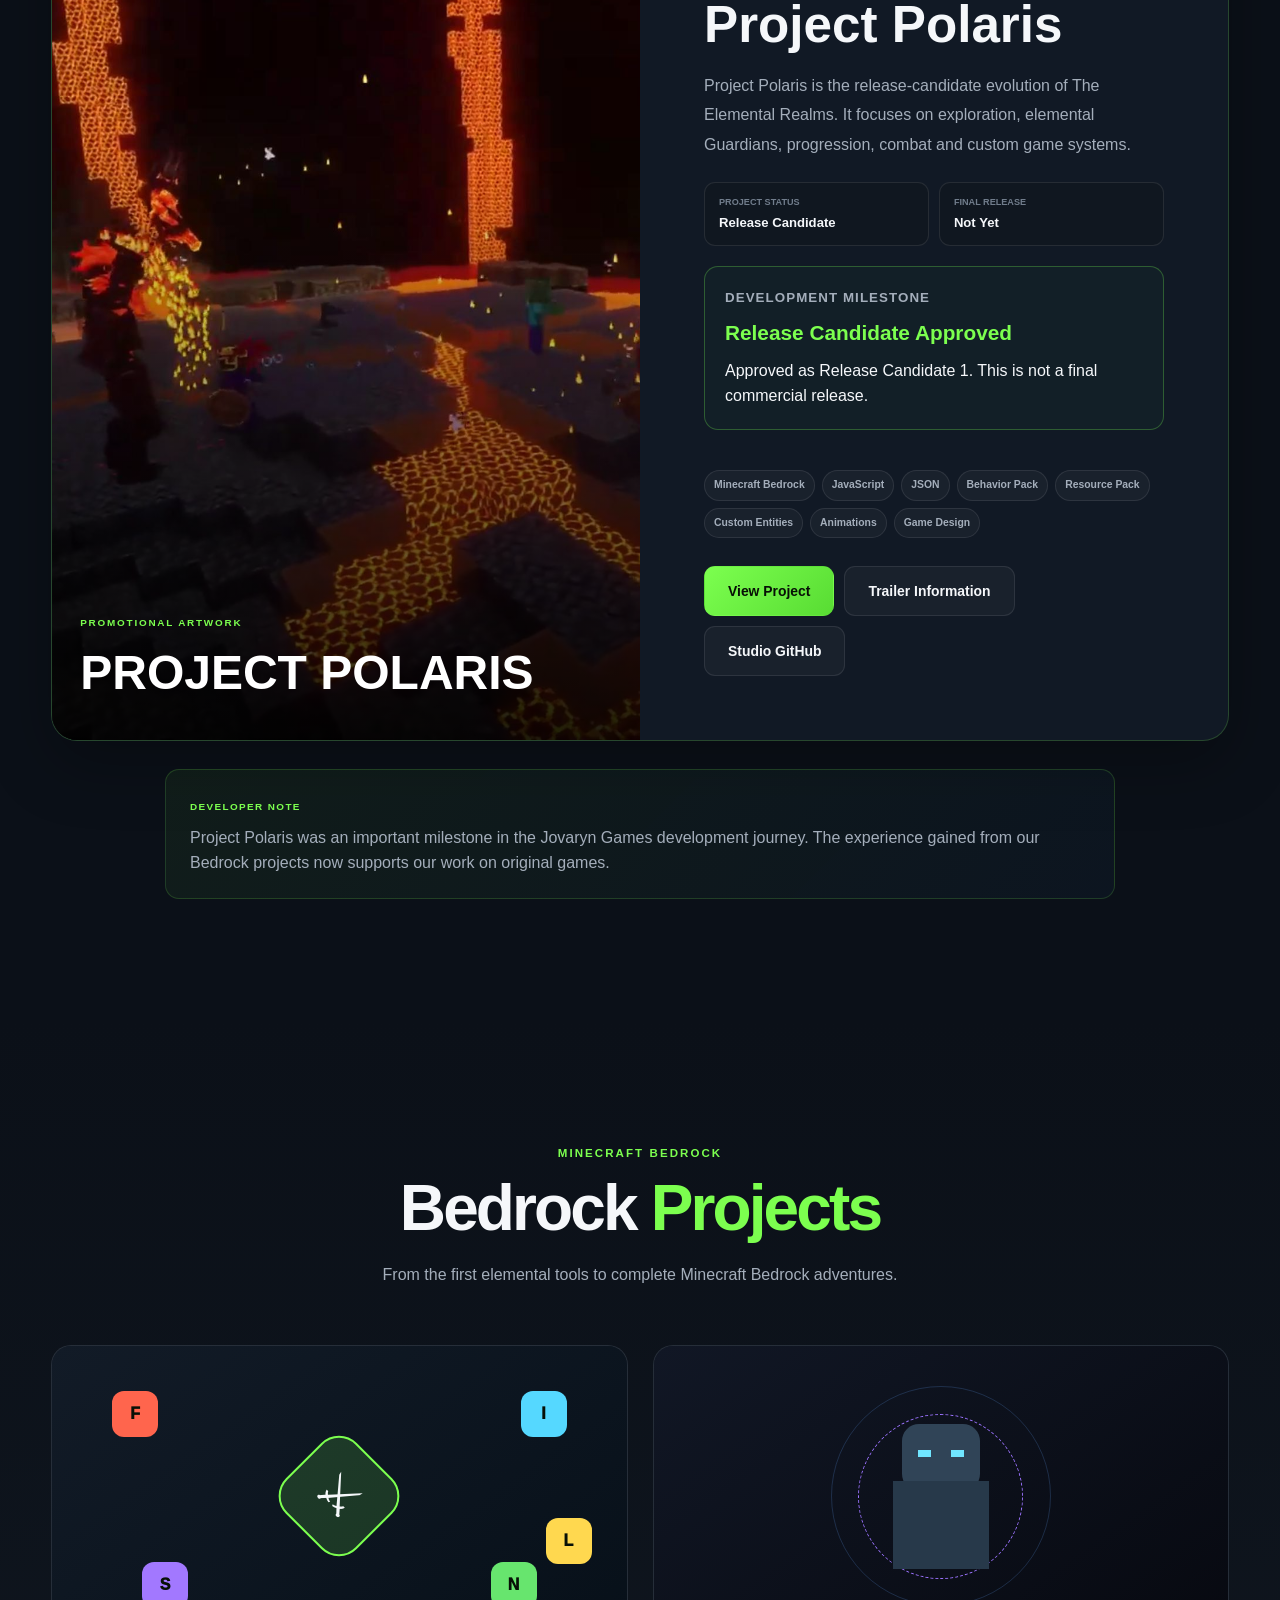
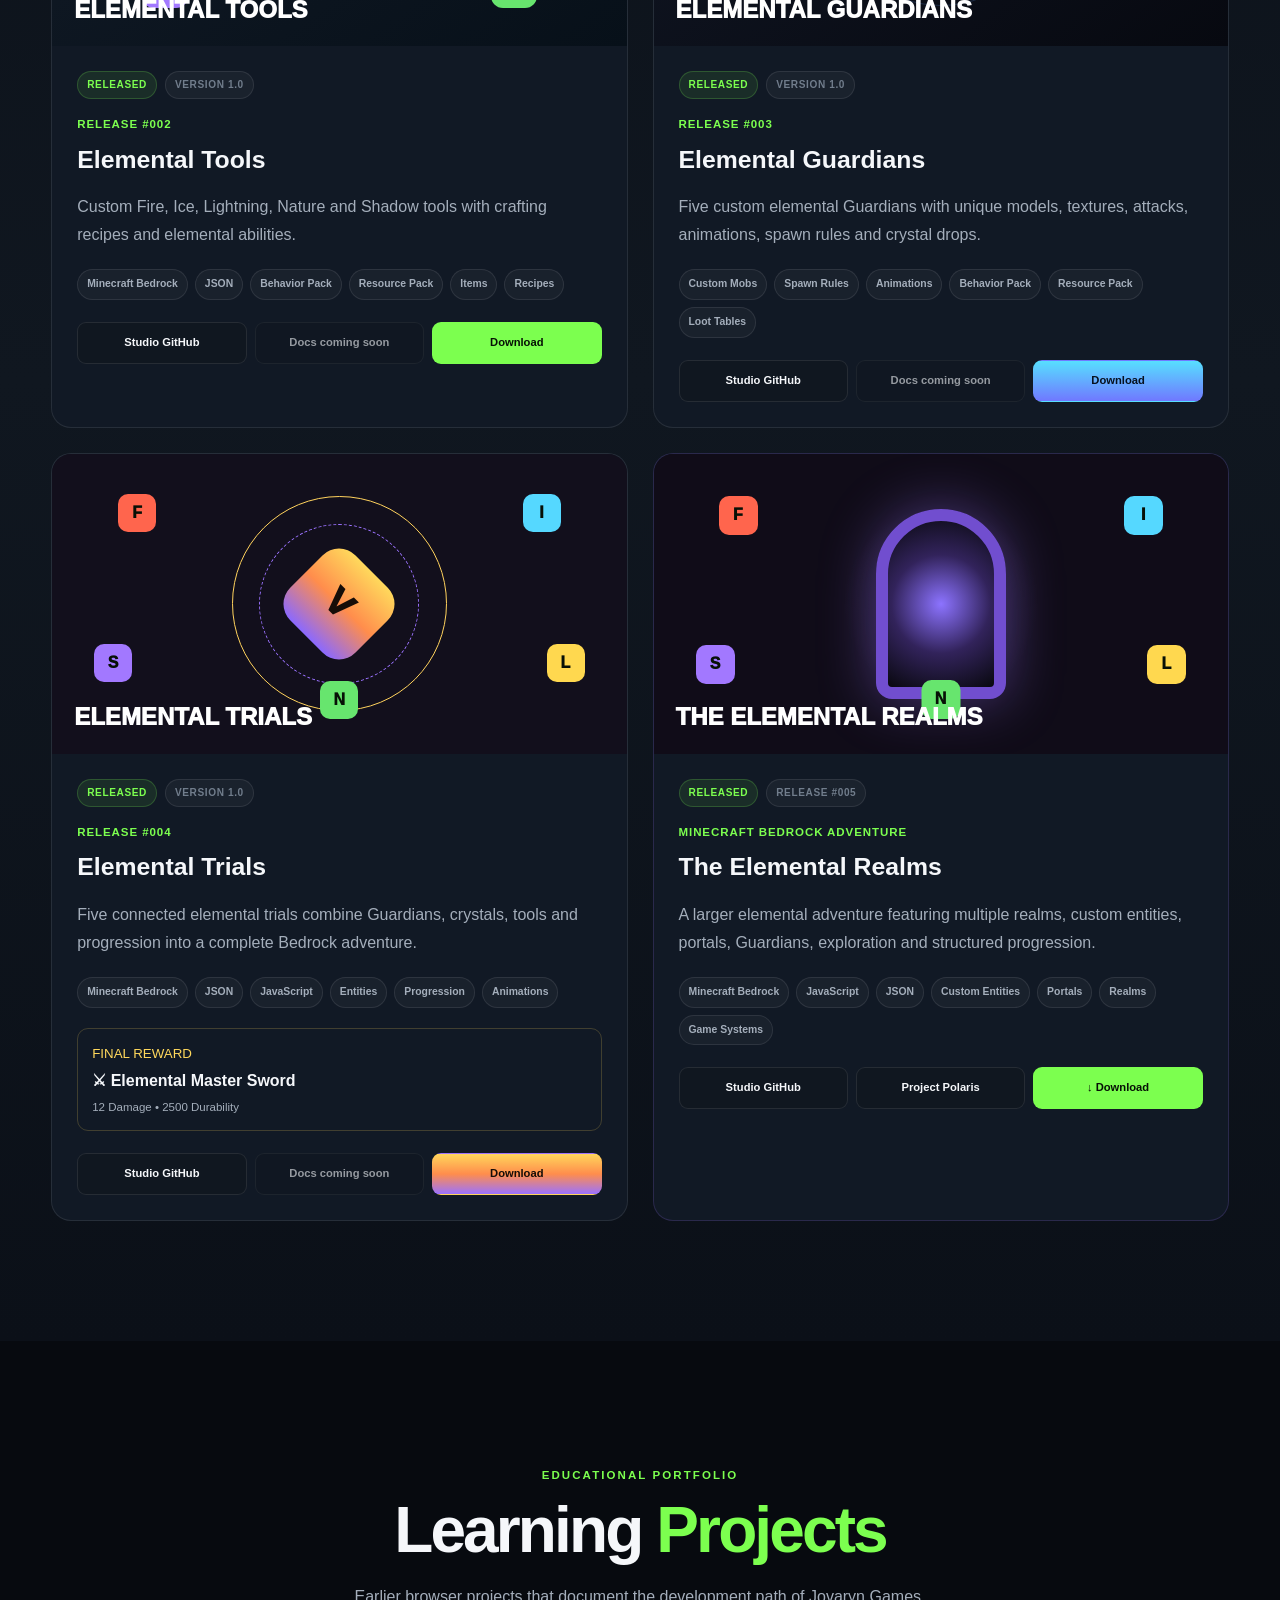
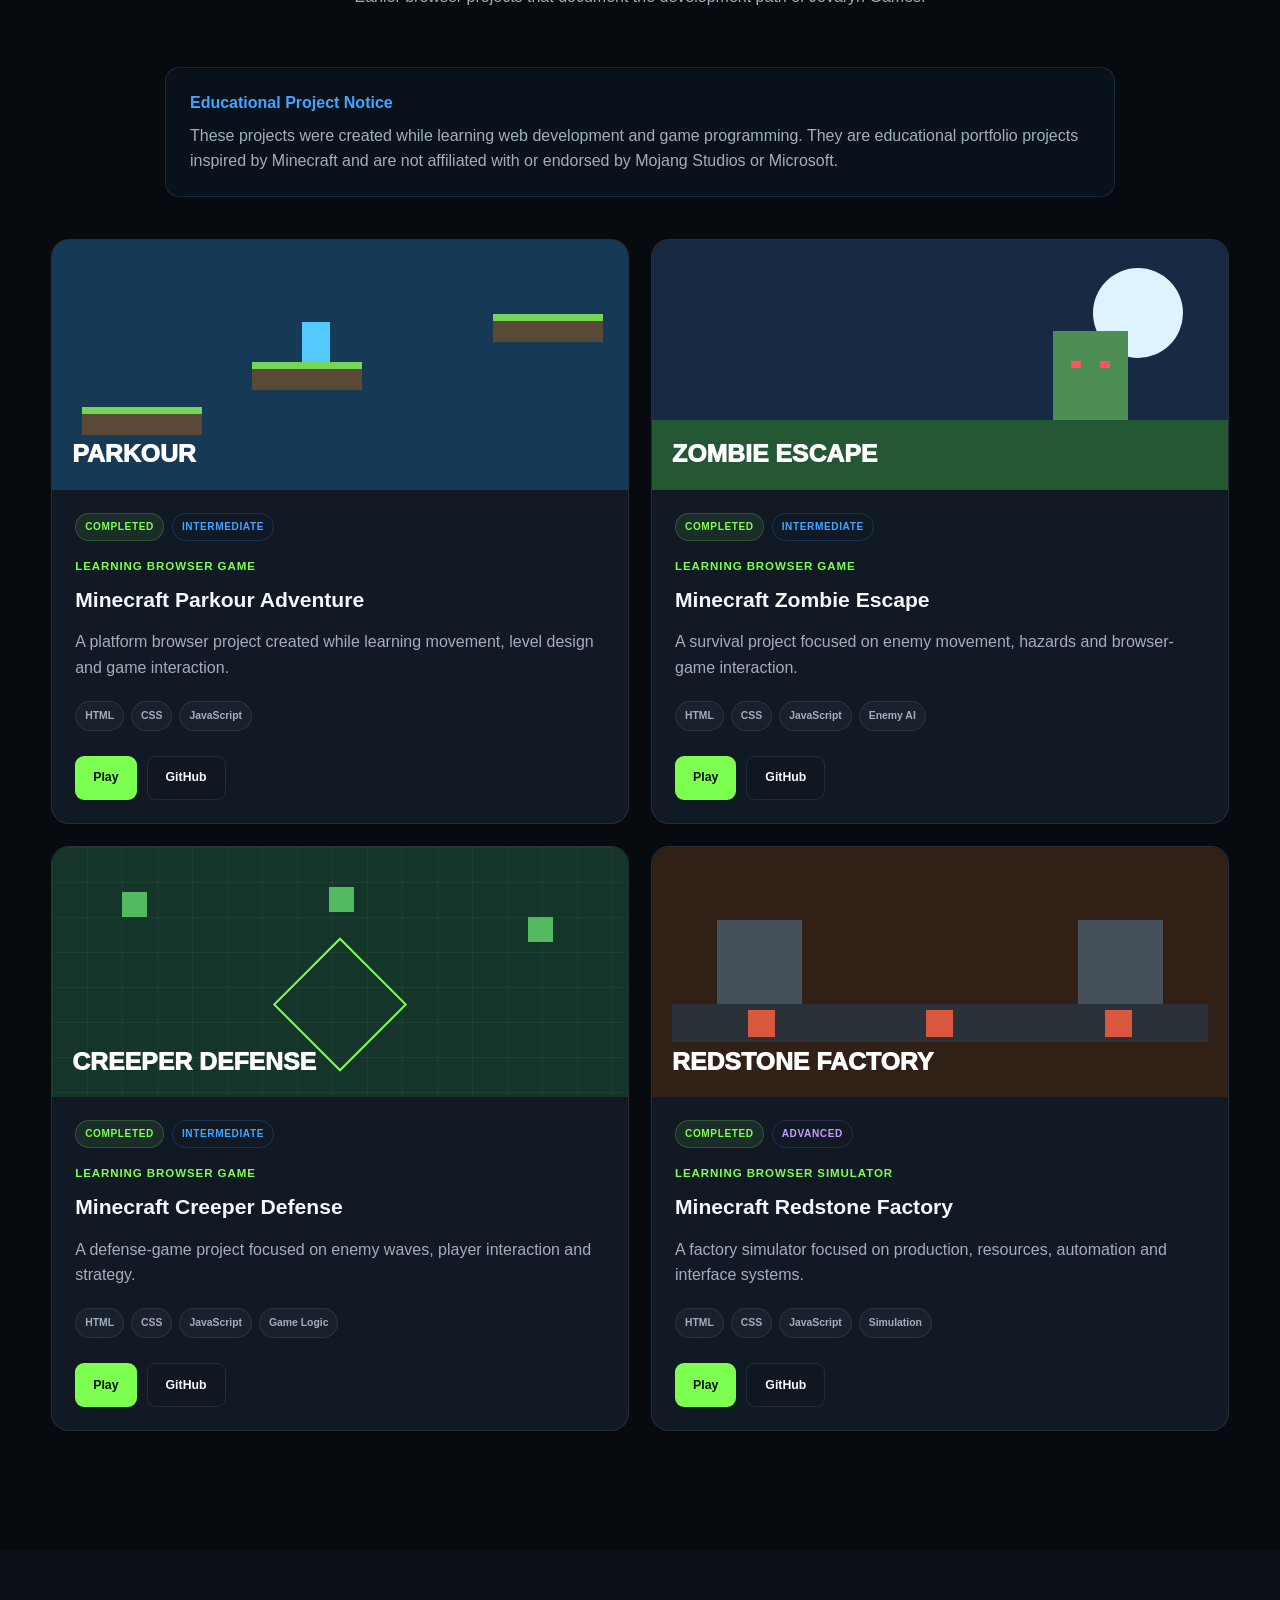
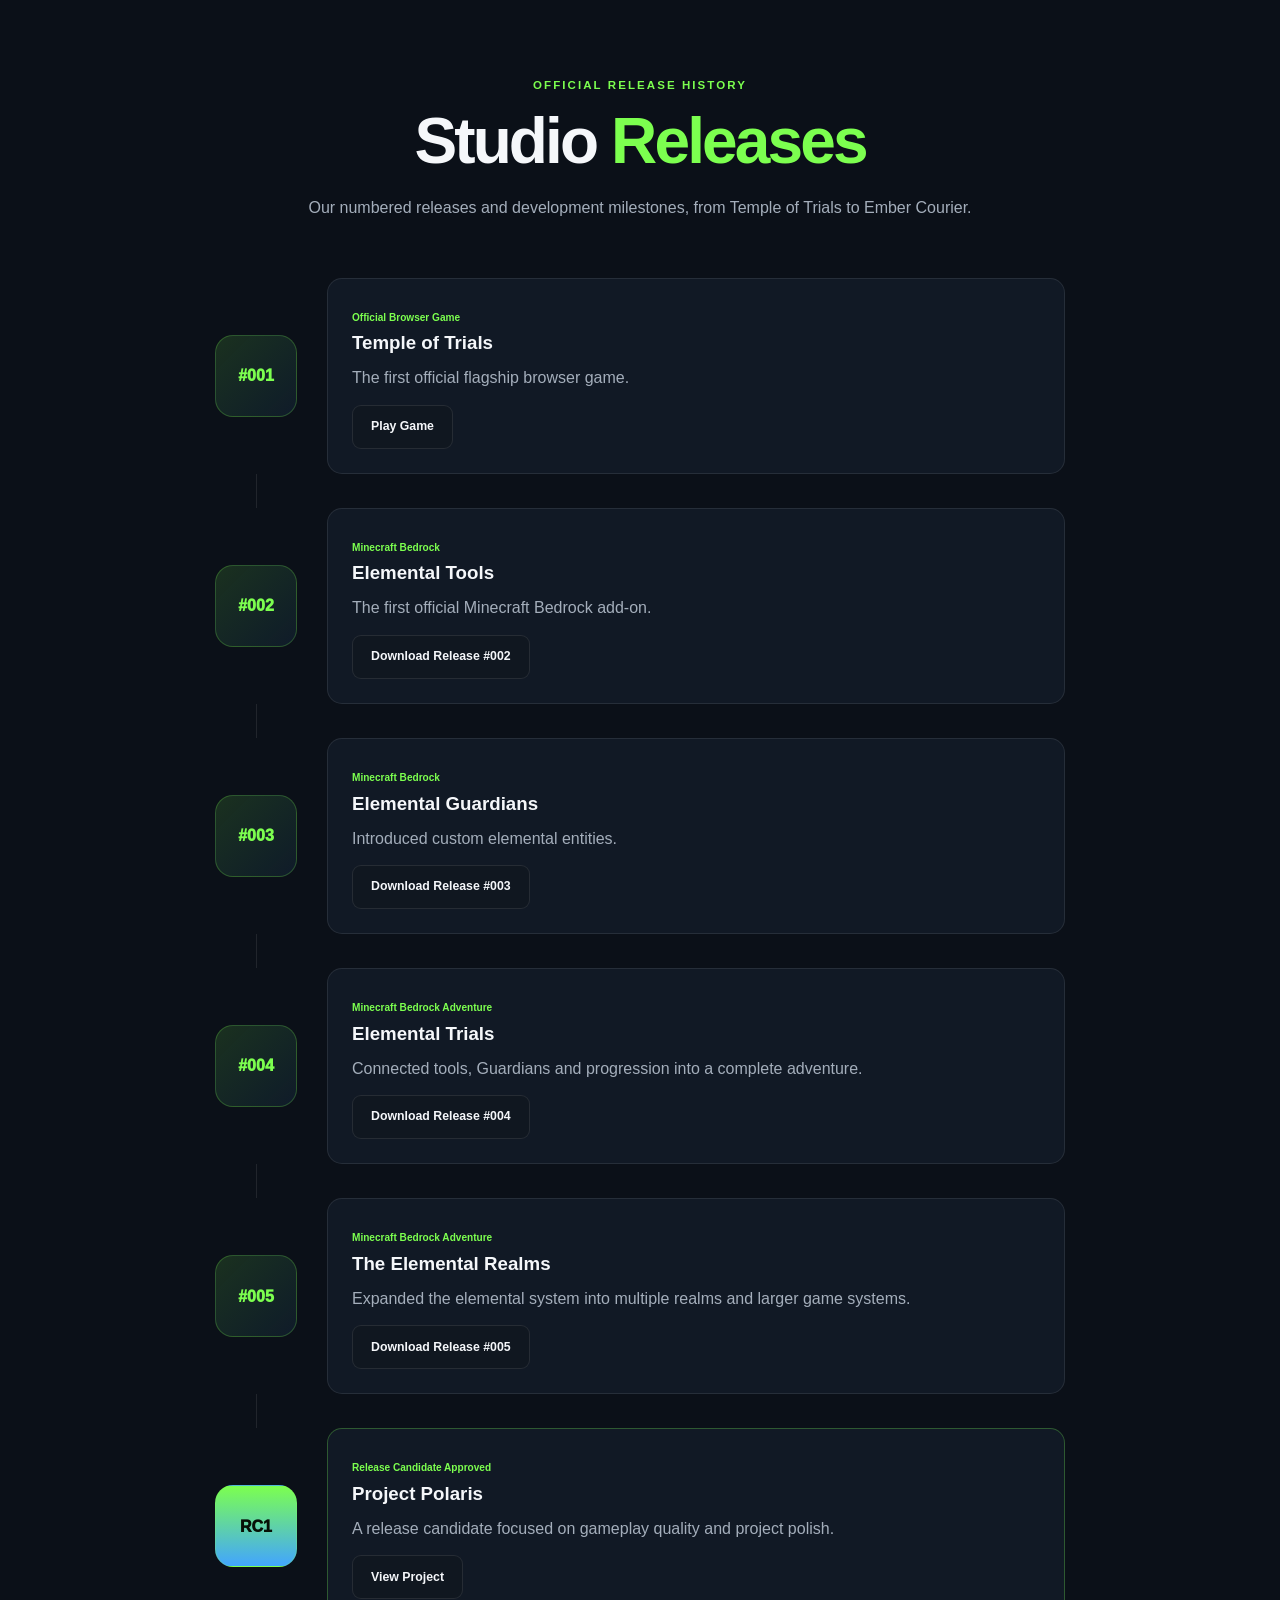
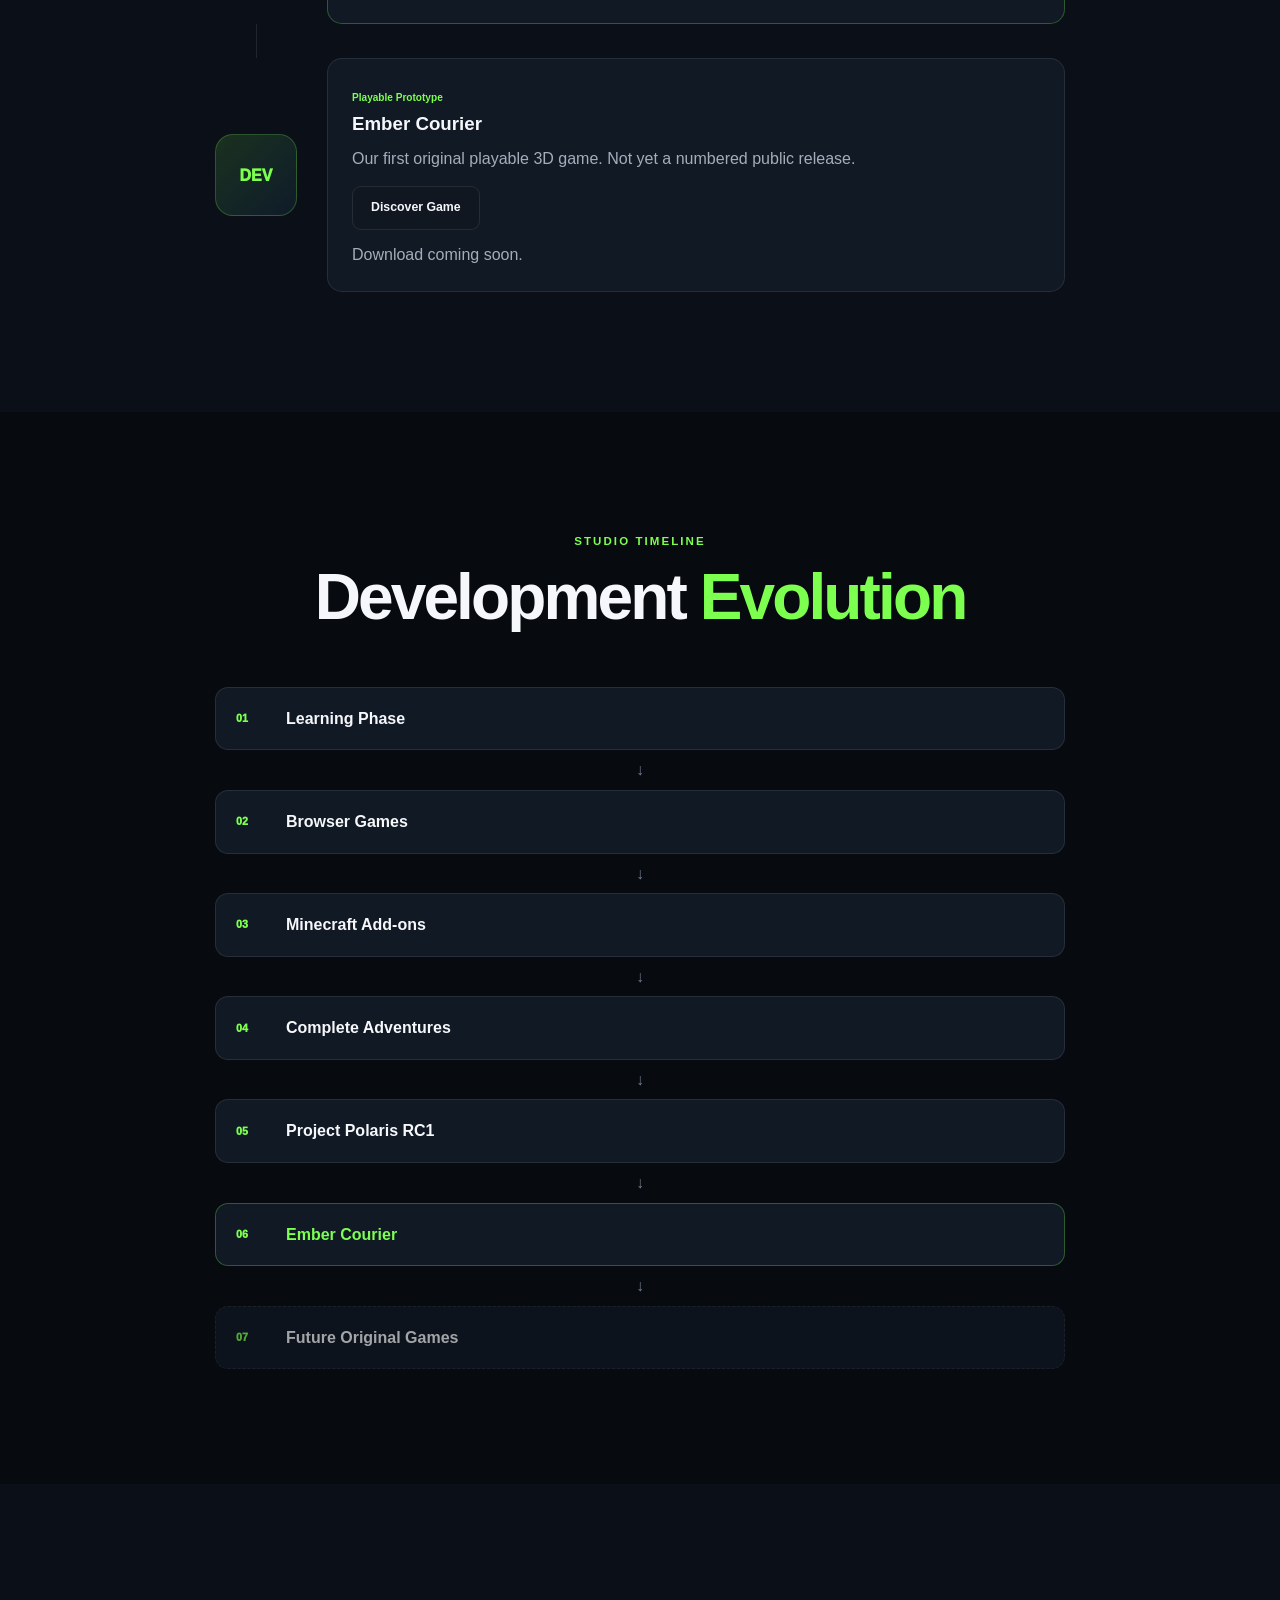
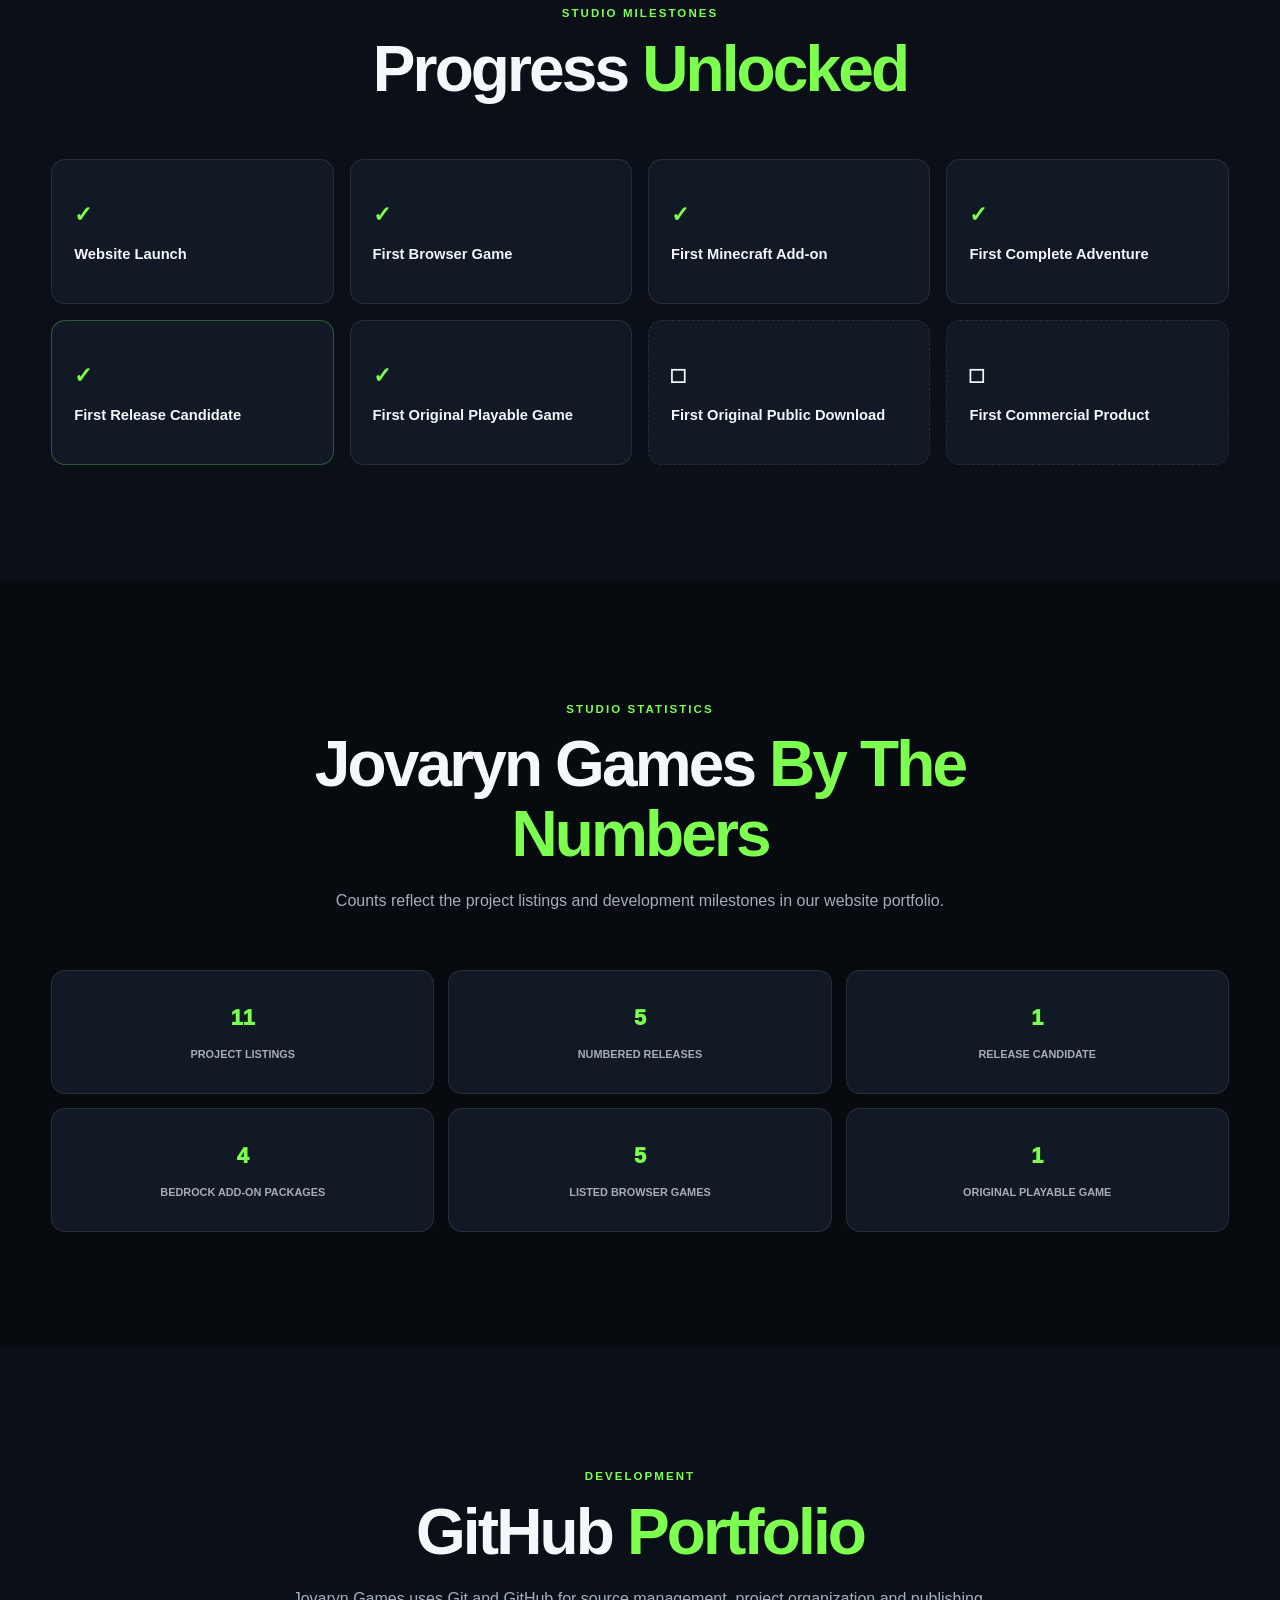
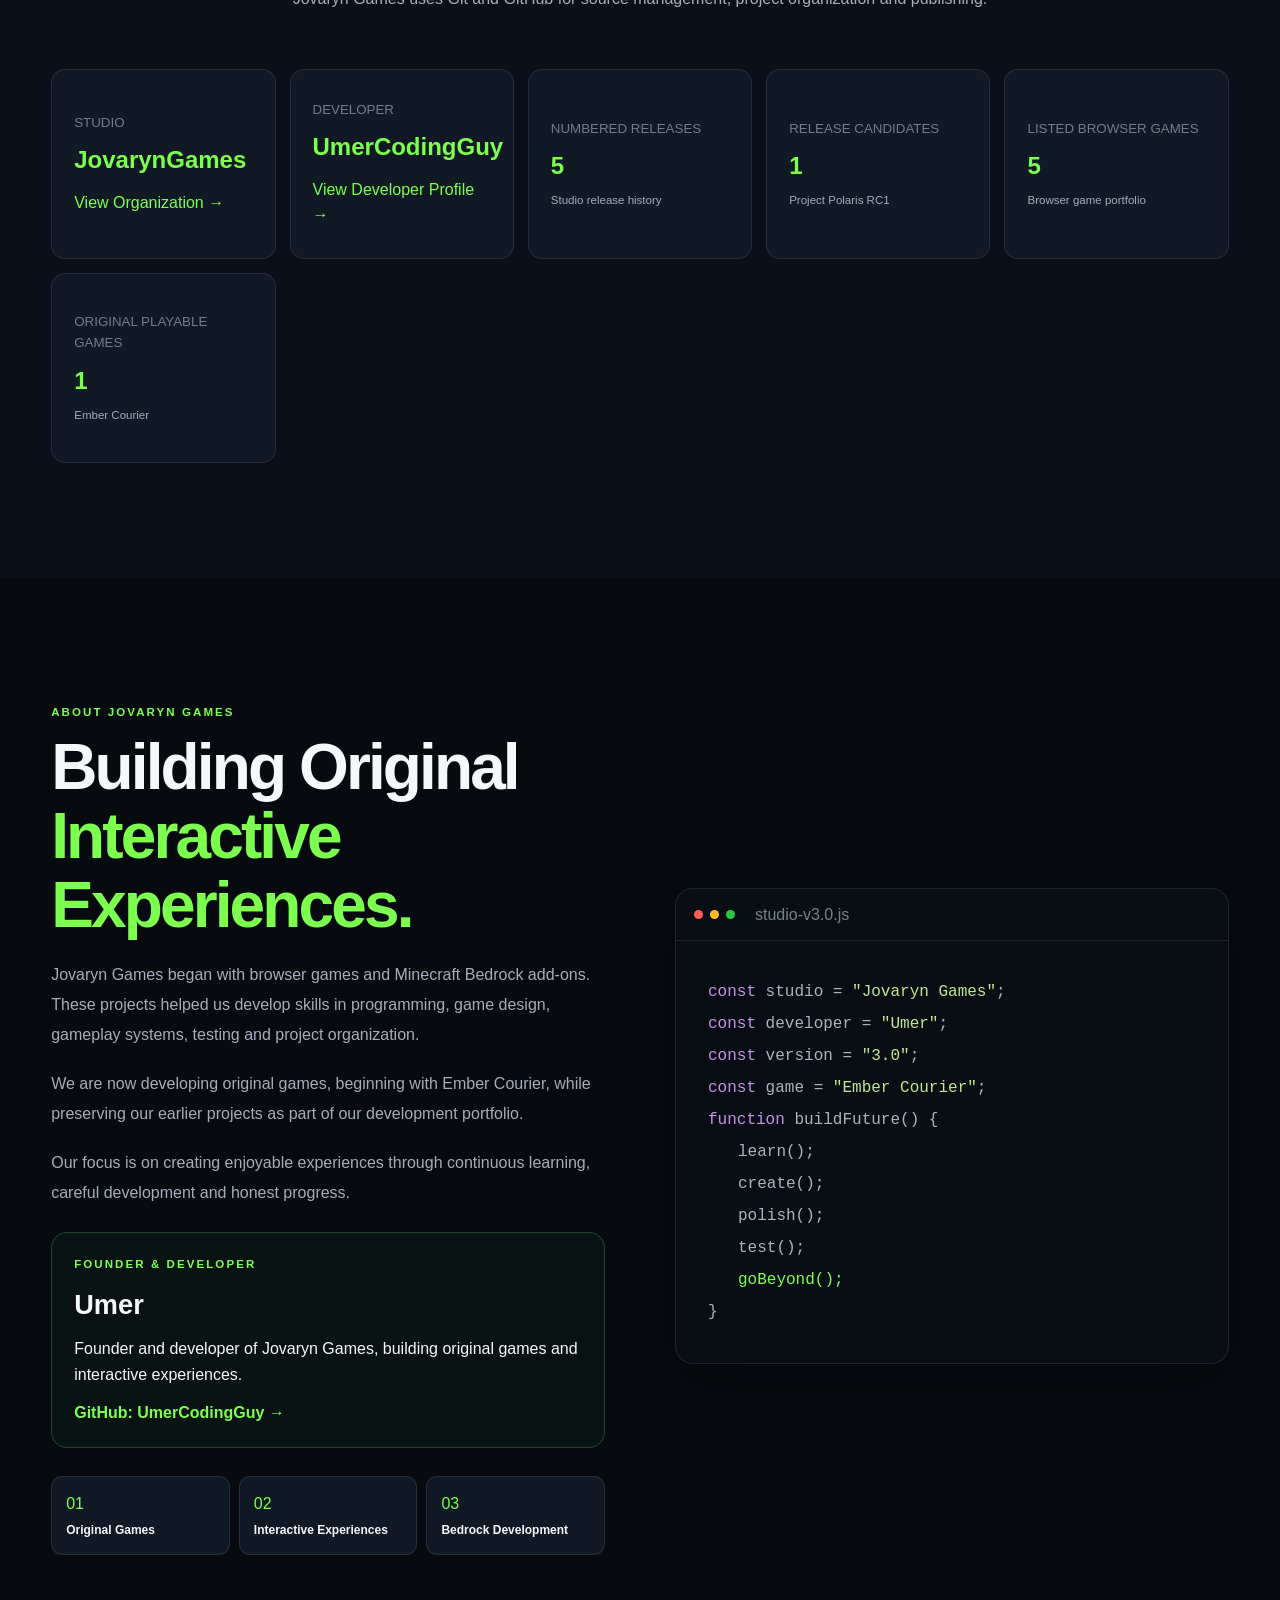
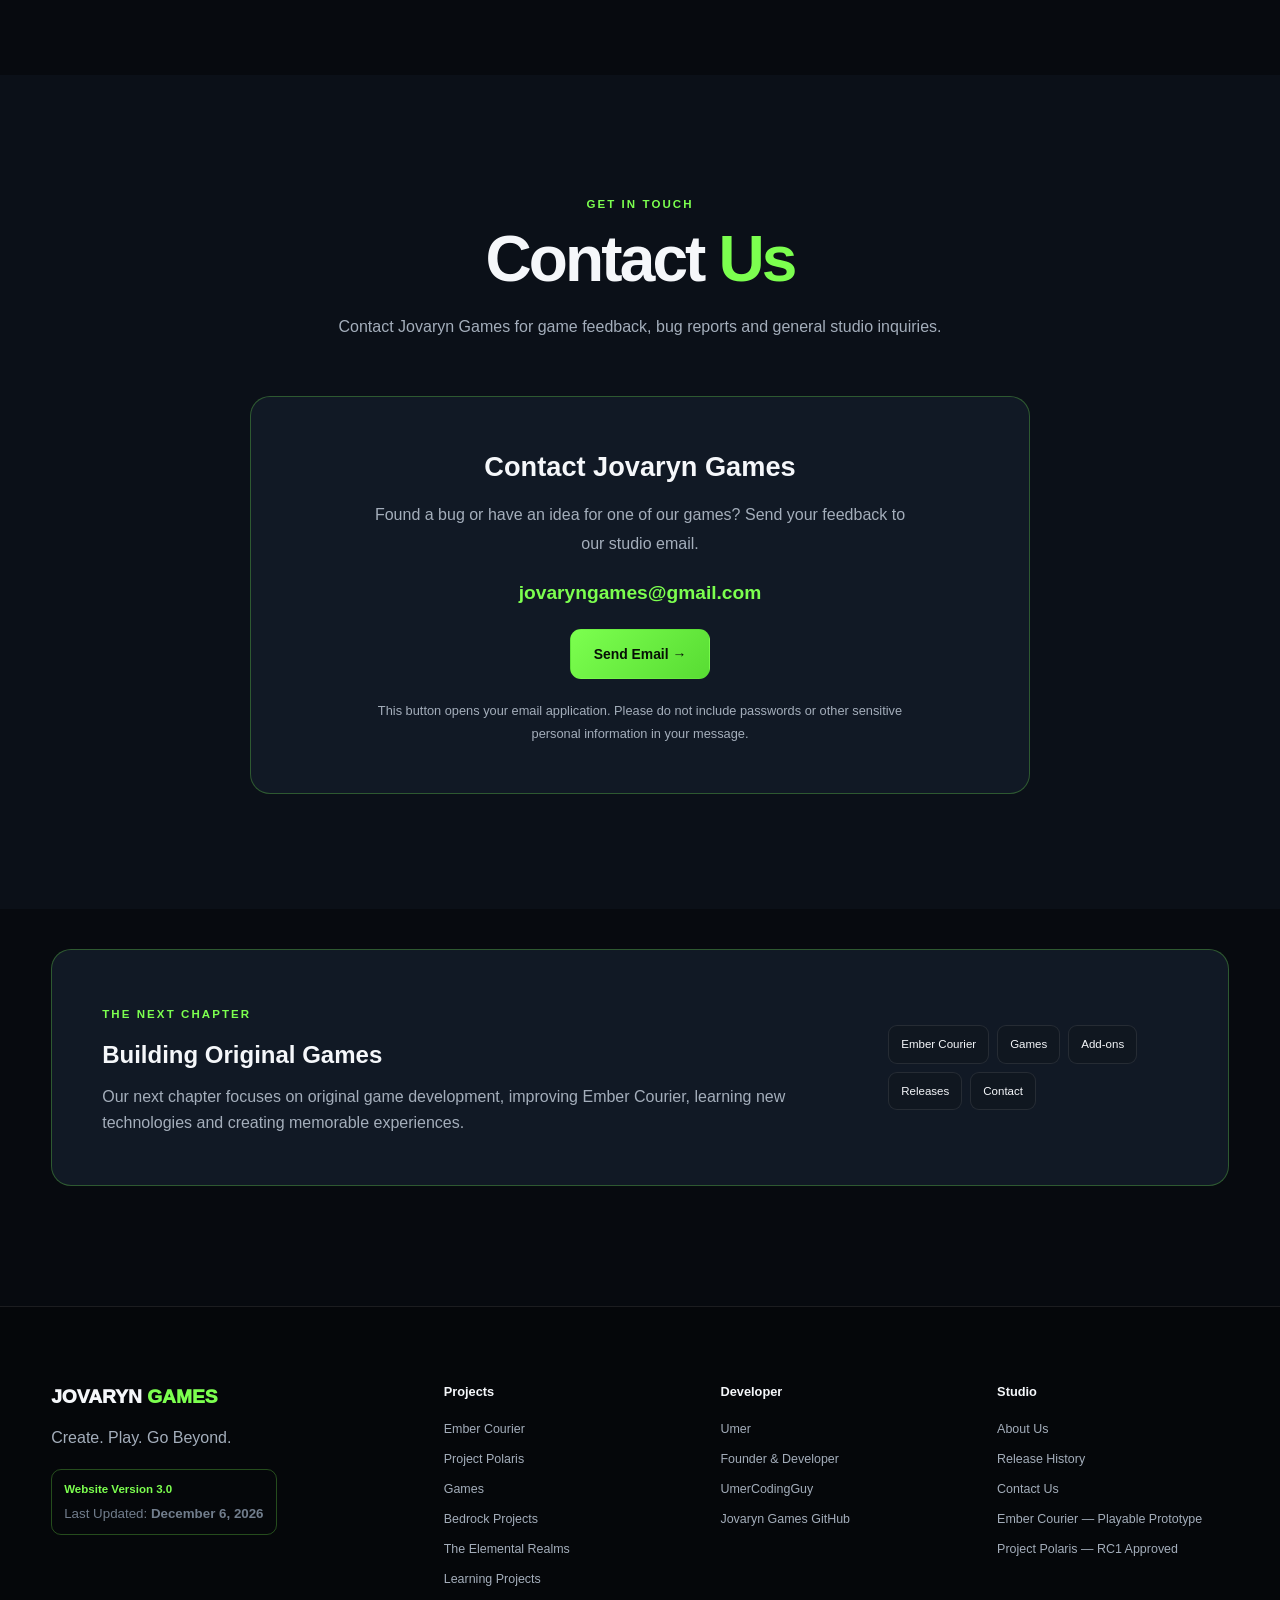
==== commit 86a0ae38: "version 3.0.0" ====
--- a/index.html
+++ b/index.html
@@ -1,114 +1,335 @@
 
 <!DOCTYPE html>
 <html lang="en">
+
 <head>
     <meta charset="UTF-8">
     <meta name="viewport" content="width=device-width, initial-scale=1.0">
 
-    <title>Jovaryn Games | Project Polaris RC1</title>
-
-    <meta name="description" content="Jovaryn Games began with browser games and Minecraft Bedrock add-ons. Today, we are developing original games and interactive experiences.">
+    <title>Jovaryn Games | Ember Courier & Project Polaris</title>
+
+    <meta name="description"
+        content="Jovaryn Games is an independent game development studio developing original games, including Ember Courier, alongside browser games and Minecraft Bedrock projects.">
+
     <meta name="author" content="Jovaryn Games">
     <meta name="theme-color" content="#070a0f">
 
     <link rel="canonical" href="https://jovaryngames.com/">
 
     <meta property="og:type" content="website">
-    <meta property="og:title" content="Jovaryn Games | Project Polaris RC1">
-    <meta property="og:description" content="Explore Project Polaris Release Candidate 1 and the official Jovaryn Games portfolio.">
+    <meta property="og:title" content="Jovaryn Games | Create. Play. Go Beyond.">
+    <meta property="og:description"
+        content="Discover Ember Courier, Project Polaris and the Jovaryn Games development portfolio.">
     <meta property="og:url" content="https://jovaryngames.com/">
-    <meta property="og:image" content="https://jovaryngames.com/assets/images/polaris/polaris-cover.png">
-    <meta property="og:image:alt" content="Project Polaris promotional cover artwork">
+    <meta property="og:image"
+        content="https://jovaryngames.com/assets/images/polaris/polaris-cover.png">
+    <meta property="og:image:alt" content="Project Polaris promotional artwork">
 
     <meta name="twitter:card" content="summary_large_image">
 
     <link rel="stylesheet" href="css/style.css">
+
+    <style>
+
+        /* VERSION 3.0 ADDITIONS */
+
+        .ember-art {
+            position: relative;
+            display: grid;
+            place-items: center;
+            min-height: 300px;
+            overflow: hidden;
+            isolation: isolate;
+            background:
+                radial-gradient(
+                    ellipse at 50% 70%,
+                    #a745192e,
+                    transparent 55%
+                ),
+                linear-gradient(
+                    145deg,
+                    #071b13,
+                    #152c1d,
+                    #090e0c
+                );
+        }
+
+        .ember-art::before {
+            content: "";
+            position: absolute;
+            inset: 0;
+            z-index: -1;
+            opacity: 0.4;
+            background: repeating-linear-gradient(
+                90deg,
+                transparent 0,
+                transparent 48px,
+                #00000080 49px,
+                #00000080 57px,
+                transparent 58px,
+                transparent 90px
+            );
+        }
+
+        .ember-orb {
+            position: relative;
+            width: 85px;
+            height: 85px;
+            border-radius: 50%;
+            background: radial-gradient(
+                circle at 35% 35%,
+                #fff7bd,
+                #ffbe55 28%,
+                #e66a19 62%,
+                #7c2d12
+            );
+            box-shadow:
+                0 0 30px #ff9c4270,
+                0 0 90px #f9731640;
+        }
+
+        .ember-art .cover-title {
+            color: #fff1d3;
+            letter-spacing: 0.1em;
+            text-shadow: 0 2px 12px #000;
+        }
+
+        .ember-art-label {
+            position: absolute;
+            top: 15px;
+            left: 15px;
+            color: #f3d6a7;
+            font-size: 0.7rem;
+            letter-spacing: 0.08em;
+        }
+
+        .ember-status {
+            display: inline-block;
+            padding: 7px 12px;
+            border: 1px solid #d9770655;
+            border-radius: 8px;
+            background: #d9770615;
+            color: var(--text, #e6edf3);
+            font-size: 0.8rem;
+            font-weight: 700;
+        }
+
+        .availability-note {
+            margin-top: 16px;
+            padding: 14px 16px;
+            border: 1px solid var(--border, #334155);
+            border-radius: 12px;
+            color: var(--text-2, #9ca3af);
+            font-size: 0.85rem;
+            line-height: 1.7;
+        }
+
+        .static-count {
+            font-size: clamp(2rem, 5vw, 3.4rem);
+            font-weight: 800;
+        }
+
+        .approval-card {
+            margin: 20px 0;
+            padding: 20px;
+            border: 1px solid var(--green-border, #4ade8044);
+            border-radius: 14px;
+            background: #4ade8008;
+        }
+
+        .approval-card small {
+            display: block;
+            color: var(--text-2, #9ca3af);
+            font-weight: 700;
+            letter-spacing: 0.08em;
+        }
+
+        .approval-card strong {
+            display: block;
+            margin: 8px 0;
+            color: var(--green, #4ade80);
+            font-size: 1.3rem;
+        }
+
+        .contact-card {
+            max-width: 780px;
+            margin: 0 auto;
+            padding: clamp(24px, 5vw, 48px);
+            text-align: center;
+            border: 1px solid var(--green-border, #4ade8044);
+            border-radius: 20px;
+            background: var(--card, #111820);
+        }
+
+        .contact-card h3 {
+            margin-bottom: 12px;
+            font-size: 1.7rem;
+        }
+
+        .contact-card p {
+            max-width: 550px;
+            margin: 0 auto 20px;
+            line-height: 1.8;
+            color: var(--text-2, #9ca3af);
+        }
+
+        .contact-email {
+            display: block;
+            margin: 20px 0;
+            color: var(--green, #4ade80);
+            font-size: clamp(0.9rem, 3vw, 1.2rem);
+            font-weight: 700;
+            overflow-wrap: anywhere;
+        }
+
+        .contact-card .button {
+            display: inline-flex;
+            margin: 0 auto;
+        }
+
+        .contact-note {
+            margin-top: 20px !important;
+            margin-bottom: 0 !important;
+            font-size: 0.8rem;
+        }
+
+        .release-link {
+            display: inline-flex;
+            margin-top: 14px;
+        }
+
+        .site-disclaimer {
+            margin-top: 20px;
+            font-size: 0.8rem;
+            line-height: 1.7;
+            color: var(--text-2, #9ca3af);
+        }
+
+        #ember-courier,
+        #contact {
+            scroll-margin-top: 100px;
+        }
+
+        a:focus-visible,
+        button:focus-visible {
+            outline: 2px solid var(--green, #4ade80);
+            outline-offset: 4px;
+        }
+
+        @media (max-width: 760px) {
+            .ember-art {
+                min-height: 240px;
+            }
+
+            .contact-card {
+                padding: 24px 18px;
+            }
+        }
+
+    </style>
 </head>
 
 <body>
 
     <!-- LOADER -->
+
     <div class="loader" id="loader">
         <div class="loader-inner">
+
             <div class="loader-logo">
                 JOVARYN <span>GAMES</span>
             </div>
+
             <div class="loader-track">
                 <div class="loader-bar"></div>
             </div>
+
             <p>Loading Studio...</p>
+
         </div>
     </div>
 
-    <!-- SCROLL PROGRESS -->
     <div class="scroll-progress" id="scrollProgress"></div>
 
-    <!-- NOTIFICATIONS -->
-    <div class="site-toast" id="siteToast" role="status" aria-live="polite"></div>
-
-    <!-- HEADER -->
+    <div class="site-toast" id="siteToast"
+        role="status" aria-live="polite">
+    </div>
+
+    <!-- NAVIGATION -->
+
     <header class="header" id="header">
+
         <nav class="navbar" aria-label="Main navigation">
 
-            <a href="#home" class="logo" aria-label="Jovaryn Games home">
+            <a href="#home" class="logo"
+                aria-label="Jovaryn Games home">
                 JOVARYN <span>GAMES</span>
             </a>
 
             <ul class="nav-links" id="navLinks">
+
                 <li><a href="#home" class="nav-link active">Home</a></li>
+                <li><a href="#games" class="nav-link">Games</a></li>
                 <li><a href="#polaris" class="nav-link">Polaris</a></li>
-                <li><a href="#games" class="nav-link">Games</a></li>
                 <li><a href="#addons" class="nav-link">Add-ons</a></li>
                 <li><a href="#learning" class="nav-link">Learning</a></li>
                 <li><a href="#releases" class="nav-link">Releases</a></li>
                 <li><a href="#about" class="nav-link">About</a></li>
+                <li><a href="#contact" class="nav-link">Contact</a></li>
+
             </ul>
 
             <div class="nav-actions">
-                <button
-                    class="theme-toggle"
-                    id="themeToggle"
-                    type="button"
-                    aria-label="Switch color theme"
-                >
+
+                <button class="theme-toggle" id="themeToggle"
+                    type="button" aria-label="Switch color theme">
+
                     <span id="themeIcon">☀</span>
+
                 </button>
 
-                <button
-                    class="menu-toggle"
-                    id="menuToggle"
+                <button class="menu-toggle" id="menuToggle"
                     type="button"
                     aria-label="Open navigation menu"
                     aria-expanded="false"
-                    aria-controls="navLinks"
-                >
+                    aria-controls="navLinks">
+
                     <span></span>
                     <span></span>
                     <span></span>
+
                 </button>
+
             </div>
+
         </nav>
+
     </header>
 
     <main>
 
-        <!-- ==========================================
-             HERO
-        ========================================== -->
+        <!-- HERO -->
+
         <section class="hero section" id="home">
+
             <div class="hero-background">
+
                 <div class="grid-background"></div>
+
                 <div class="glow glow-one"></div>
                 <div class="glow glow-two"></div>
+
                 <div class="pixel pixel-one"></div>
                 <div class="pixel pixel-two"></div>
                 <div class="pixel pixel-three"></div>
                 <div class="pixel pixel-four"></div>
+
             </div>
 
             <div class="hero-container">
 
                 <div class="hero-content reveal">
+
                     <div class="hero-badge">
                         <span></span>
                         Independent Game Development Studio
@@ -126,45 +347,62 @@
                     </div>
 
                     <p class="hero-description">
-                        Jovaryn Games began with browser games and Minecraft
-                        Bedrock add-ons. Today, we are developing original
-                        games and interactive experiences.
+
+                        From browser games and Minecraft Bedrock add-ons
+                        to original game development.
+
+                        Discover our first original playable game,
+                        Ember Courier, and explore our development journey.
+
                     </p>
 
                     <div class="hero-buttons">
-                        <a href="#polaris" class="button primary-button">
-                            Explore Project Polaris <span>→</span>
+
+                        <a href="#ember-courier"
+                            class="button primary-button">
+
+                            Discover Ember Courier <span>→</span>
+
                         </a>
 
-                        <a href="#games" class="button secondary-button">
-                            Explore Projects
+                        <a href="#polaris"
+                            class="button secondary-button">
+
+                            Explore Project Polaris
+
                         </a>
+
                     </div>
 
                     <div class="hero-info">
+
                         <div>
                             <small>WEBSITE</small>
-                            <strong>Version 2.1</strong>
+                            <strong>Version 3.0</strong>
                         </div>
 
                         <span class="info-line"></span>
 
                         <div>
-                            <small>OFFICIAL RELEASES</small>
+                            <small>NUMBERED RELEASES</small>
                             <strong>5</strong>
                         </div>
 
                         <span class="info-line"></span>
 
                         <div>
-                            <small>RELEASE CANDIDATES</small>
+                            <small>ORIGINAL PLAYABLE GAMES</small>
                             <strong>1</strong>
                         </div>
+
                     </div>
+
                 </div>
 
                 <div class="hero-art reveal">
+
                     <div class="studio-orbit">
+
                         <div class="orbit ring-one"></div>
                         <div class="orbit ring-two"></div>
                         <div class="orbit ring-three"></div>
@@ -176,30 +414,246 @@
                         <div class="orbit-tag tag-code">CODE</div>
                         <div class="orbit-tag tag-create">CREATE</div>
                         <div class="orbit-tag tag-play">PLAY</div>
+
                     </div>
+
                 </div>
 
             </div>
+
         </section>
 
-        <!-- ==========================================
-             PROJECT POLARIS
-        ========================================== -->
+        <!-- EMBER COURIER AND BROWSER GAMES -->
+
+        <section class="games-section section" id="games">
+
+            <div class="container">
+
+                <div class="section-heading reveal">
+
+                    <span class="section-label">
+                        ORIGINAL GAME DEVELOPMENT
+                    </span>
+
+                    <h2>Discover Our <span>Games</span></h2>
+
+                    <p>
+                        Original adventures and the browser games
+                        that shaped our development journey.
+                    </p>
+
+                </div>
+
+                <!-- EMBER COURIER -->
+
+                <article class="project-card flagship-card reveal"
+                    id="ember-courier">
+
+                    <div class="project-cover ember-art">
+
+                        <span class="ember-art-label">
+                            DECORATIVE COVER ART
+                        </span>
+
+                        <div class="ember-orb" aria-hidden="true"></div>
+
+                        <strong class="cover-title">
+                            EMBER COURIER
+                        </strong>
+
+                    </div>
+
+                    <div class="project-content">
+
+                        <div class="badges">
+
+                            <span class="ember-status">
+                                Playable Prototype
+                            </span>
+
+                            <span class="version">
+                                Original Game
+                            </span>
+
+                        </div>
+
+                        <span class="project-category">
+                            3D Woodland Adventure
+                        </span>
+
+                        <h3>Ember Courier</h3>
+
+                        <p>
+
+                            Ember Courier is Jovaryn Games' first
+                            original playable game.
+
+                            Explore a woodland environment, carry
+                            an ember, collect sparks and deliver
+                            its light to beacons.
+
+                        </p>
+
+                        <p>
+
+                            The project represents our next step
+                            into original game development.
+
+                            It is a playable prototype, not a
+                            finished commercial product.
+
+                        </p>
+
+                        <div class="technology-badges">
+
+                            <span>3D Adventure</span>
+                            <span>Exploration</span>
+                            <span>Ember Delivery</span>
+                            <span>Sparks</span>
+                            <span>Beacons</span>
+
+                        </div>
+
+                        <div class="availability-note">
+
+                            <strong>Download coming soon.</strong>
+
+                            <br>
+
+                            A public download will be added after
+                            the Windows build and its ZIP package
+                            have been verified.
+
+                        </div>
+
+                    </div>
+
+                </article>
+
+                <!-- TEMPLE OF TRIALS -->
+
+                <div class="section-heading reveal"
+                    style="margin-top:60px">
+
+                    <span class="section-label">
+                        OFFICIAL BROWSER GAME
+                    </span>
+
+                    <h2>Flagship <span>Browser Game</span></h2>
+
+                </div>
+
+                <article class="project-card flagship-card reveal"
+                    id="temple-of-trials">
+
+                    <div class="project-cover temple-art">
+
+                        <span class="flagship-badge">
+                            ⭐ Flagship Browser Game
+                        </span>
+
+                        <div class="temple-sun"></div>
+
+                        <div class="temple-pillar temple-pillar-left"></div>
+                        <div class="temple-pillar temple-pillar-right"></div>
+
+                        <div class="temple-door">
+                            <div class="temple-crystal"></div>
+                        </div>
+
+                        <div class="temple-floor"></div>
+
+                        <strong class="cover-title">
+                            TEMPLE OF TRIALS
+                        </strong>
+
+                    </div>
+
+                    <div class="project-content">
+
+                        <div class="badges">
+
+                            <span class="status released">Released</span>
+                            <span class="version">Version 1.0</span>
+                            <span class="difficulty advanced">Advanced</span>
+
+                        </div>
+
+                        <span class="project-category">
+                            Release #001 · Adventure / Puzzle Browser Game
+                        </span>
+
+                        <h3>Temple of Trials</h3>
+
+                        <p>
+
+                            Enter an ancient temple, complete dangerous
+                            trials, solve challenges, discover hidden
+                            treasures and escape with the Ancient Crystal.
+
+                        </p>
+
+                        <div class="technology-badges">
+
+                            <span>HTML</span>
+                            <span>CSS</span>
+                            <span>JavaScript</span>
+                            <span>Game Design</span>
+                            <span>Responsive UI</span>
+
+                        </div>
+
+                        <div class="project-actions">
+
+                            <a href="https://jovaryngames.com/temple-of-trials/"
+                                class="project-button primary-project-button">
+
+                                Play Game
+
+                            </a>
+
+                            <a href="https://github.com/JovarynGames"
+                                target="_blank"
+                                rel="noopener noreferrer"
+                                class="project-button secondary-project-button">
+
+                                Studio GitHub
+
+                            </a>
+
+                        </div>
+
+                    </div>
+
+                </article>
+
+            </div>
+
+        </section>
+
+        <!-- PROJECT POLARIS -->
+
         <section class="latest-section section" id="polaris">
+
             <div class="container">
 
                 <div class="section-heading reveal">
-                    <span class="section-label">⭐ FEATURED PROJECT</span>
+
+                    <span class="section-label">
+                        FEATURED BEDROCK PROJECT
+                    </span>
+
                     <h2>Project <span>Polaris</span></h2>
+
                     <p>Jovaryn Games Release Candidate 1.</p>
+
                 </div>
 
                 <article class="latest-release-card polaris-feature reveal">
 
-                    <div
-                        class="latest-art polaris-art"
-                        style="position:relative;overflow:hidden"
-                    >
+                    <div class="latest-art polaris-art"
+                        style="position:relative;overflow:hidden">
+
                         <img
                             src="assets/images/polaris/polaris-cover.png"
                             alt="Project Polaris promotional cover artwork"
@@ -212,11 +666,9 @@
                                 height:100%;
                                 object-fit:cover;
                                 object-position:center;
-                            "
-                        >
-
-                        <div
-                            aria-hidden="true"
+                            ">
+
+                        <div aria-hidden="true"
                             style="
                                 position:absolute;
                                 inset:0;
@@ -226,25 +678,32 @@
                                     rgba(0,0,0,0.88) 100%
                                 );
                                 pointer-events:none;
-                            "
-                        ></div>
+                            ">
+                        </div>
 
                         <div class="polaris-media-label">
+
                             <span>PROMOTIONAL ARTWORK</span>
                             <strong>PROJECT POLARIS</strong>
-                        </div>
+
+                        </div>
+
                     </div>
 
                     <div class="latest-content">
 
                         <div class="badges">
+
                             <span class="status released">
                                 Release Candidate 1
                             </span>
+
                             <span class="version">RC1</span>
+
                             <span class="difficulty advanced">
                                 Advanced
                             </span>
+
                         </div>
 
                         <span class="project-category">
@@ -254,15 +713,18 @@
                         <h3>Project Polaris</h3>
 
                         <p>
+
                             Project Polaris is the release-candidate
                             evolution of The Elemental Realms.
-                            It focuses on a polished adventure experience
-                            built around exploration, elemental Guardians,
-                            progression, combat, custom systems and
-                            professional project organization.
+
+                            It focuses on exploration, elemental
+                            Guardians, progression, combat and
+                            custom game systems.
+
                         </p>
 
                         <div class="polaris-status-box">
+
                             <div>
                                 <small>PROJECT STATUS</small>
                                 <strong>Release Candidate</strong>
@@ -272,15 +734,26 @@
                                 <small>FINAL RELEASE</small>
                                 <strong>Not Yet</strong>
                             </div>
-                        </div>
-
-                        <div class="mentor-score-card">
-                            <span>PROJECT STATUS</span>
-                            <strong>RC1</strong>
-                            <p>Release Candidate 1 Approved</p>
+
+                        </div>
+
+                        <div class="approval-card">
+
+                            <small>DEVELOPMENT MILESTONE</small>
+
+                            <strong>
+                                Release Candidate Approved
+                            </strong>
+
+                            <p>
+                                Approved as Release Candidate 1.
+                                This is not a final commercial release.
+                            </p>
+
                         </div>
 
                         <div class="technology-badges">
+
                             <span>Minecraft Bedrock</span>
                             <span>JavaScript</span>
                             <span>JSON</span>
@@ -289,343 +762,262 @@
                             <span>Custom Entities</span>
                             <span>Animations</span>
                             <span>Game Design</span>
+
                         </div>
 
                         <div class="latest-buttons">
-                            <a
-                                href="project-polaris/"
-                                class="button primary-button"
-                            >
+
+                            <a href="project-polaris/"
+                                class="button primary-button">
+
                                 View Project
+
                             </a>
 
-                            <a
-                                href="#"
-                                class="button secondary-button placeholder-link"
-                                data-message="The Project Polaris trailer is not published yet."
-                            >
-                                Watch Trailer
+                            <a href="project-polaris/#trailer"
+                                class="button secondary-button">
+
+                                Trailer Information
+
                             </a>
 
-                            <a
-                                href="https://github.com/JovarynGames"
+                            <a href="https://github.com/JovarynGames"
                                 target="_blank"
                                 rel="noopener noreferrer"
-                                class="button secondary-button"
-                            >
-                                GitHub
+                                class="button secondary-button">
+
+                                Studio GitHub
+
                             </a>
+
                         </div>
 
                     </div>
+
                 </article>
 
                 <div class="developer-note reveal">
+
                     <span>DEVELOPER NOTE</span>
+
                     <p>
-                        Project Polaris represents the biggest milestone
-                        in Jovaryn Games so far and marks the transition
-                        from learning-focused projects toward professional
-                        game development.
+
+                        Project Polaris was an important milestone
+                        in the Jovaryn Games development journey.
+
+                        The experience gained from our Bedrock projects
+                        now supports our work on original games.
+
                     </p>
+
                 </div>
 
             </div>
+
         </section>
 
-        <!-- ==========================================
-             TEMPLE OF TRIALS
-        ========================================== -->
-        <section class="games-section section" id="games">
+        <!-- MINECRAFT BEDROCK PROJECTS -->
+
+        <section class="addons-section section" id="addons">
+
             <div class="container">
 
                 <div class="section-heading reveal">
-                    <span class="section-label">GAMES</span>
-                    <h2>Browser & Original <span>Games</span></h2>
-                    <p>
-                        Play the browser game that established Jovaryn Games
-                        and explore the studio's first original playable game.
-                    </p>
-                </div>
-
-                <article class="project-card flagship-card reveal">
-
-                    <div class="project-cover temple-art">
-                        <span class="flagship-badge">
-                            ⭐ Flagship Browser Game
-                        </span>
-
-                        <div class="temple-sun"></div>
-                        <div class="temple-pillar temple-pillar-left"></div>
-                        <div class="temple-pillar temple-pillar-right"></div>
-
-                        <div class="temple-door">
-                            <div class="temple-crystal"></div>
-                        </div>
-
-                        <div class="temple-floor"></div>
-
-                        <strong class="cover-title">
-                            TEMPLE OF TRIALS
-                        </strong>
-                    </div>
-
-                    <div class="project-content">
-                        <div class="badges">
-                            <span class="status released">Released</span>
-                            <span class="version">Version 1.0</span>
-                            <span class="difficulty advanced">
-                                Advanced
-                            </span>
-                        </div>
-
-                        <span class="project-category">
-                            Adventure / Puzzle Browser Game
-                        </span>
-
-                        <h3>Temple of Trials</h3>
-
-                        <p>
-                            Enter an ancient temple, complete dangerous
-                            trials, solve challenges, discover hidden
-                            treasures and escape with the Ancient Crystal.
-                        </p>
-
-                        <div class="technology-badges">
-                            <span>HTML</span>
-                            <span>CSS</span>
-                            <span>JavaScript</span>
-                            <span>Game Design</span>
-                            <span>Responsive UI</span>
-                        </div>
-
-                        <div class="project-actions">
-                            <a
-                                href="https://jovaryngames.com/temple-of-trials/"
-                                class="project-button primary-project-button"
-                            >
-                                Play Game
-                            </a>
-
-                            <a
-                                href="https://github.com/JovarynGames"
-                                target="_blank"
-                                rel="noopener noreferrer"
-                                class="project-button secondary-project-button"
-                            >
-                                GitHub
-                            </a>
-                        </div>
-                    </div>
-                </article>
-
-                <!-- EMBER COURIER -->
-                <article class="project-card reveal" id="ember-courier">
-                    <div class="project-cover ember-art" aria-hidden="true">
-                        <span class="flagship-badge">JOVARYN ORIGINAL</span>
-                        <strong class="cover-title">EMBER COURIER</strong>
-                    </div>
-
-                    <div class="project-content">
-                        <div class="badges">
-                            <span class="status released">Early Release</span>
-                        </div>
-
-                        <span class="project-category">
-                            First Original Playable Game · 3D Woodland Adventure
-                        </span>
-
-                        <h3>Ember Courier</h3>
-
-                        <p>
-                            Deliver embers through a woodland adventure, with
-                            sparks and beacons along the way.
-                        </p>
-
-                        <p>
-                            This is an early release, not a finished commercial
-                            product.
-                        </p>
-
-                        <p><strong>Download coming soon.</strong></p>
-                    </div>
-                </article>
-
-            </div>
-        </section>
-
-        <!-- ==========================================
-             BEDROCK PROJECTS
-        ========================================== -->
-        <section class="addons-section section" id="addons">
-            <div class="container">
-
-                <div class="section-heading reveal">
-                    <span class="section-label">MINECRAFT BEDROCK</span>
+
+                    <span class="section-label">
+                        MINECRAFT BEDROCK
+                    </span>
+
                     <h2>Bedrock <span>Projects</span></h2>
+
                     <p>
                         From the first elemental tools to complete
                         Minecraft Bedrock adventures.
                     </p>
+
                 </div>
 
                 <div class="official-project-grid">
 
                     <!-- ELEMENTAL TOOLS -->
-                    <article
-                        class="official-project-card reveal"
-                        id="elemental-tools"
-                    >
+
+                    <article class="official-project-card reveal"
+                        id="elemental-tools">
+
                         <div class="addon-project-art tools-art">
+
                             <div class="element-orb fire-orb">F</div>
                             <div class="element-orb ice-orb">I</div>
                             <div class="element-orb lightning-orb">L</div>
                             <div class="element-orb nature-orb">N</div>
                             <div class="element-orb shadow-orb">S</div>
+
                             <div class="tool-core">⚔</div>
+
                             <strong>ELEMENTAL TOOLS</strong>
+
                         </div>
 
                         <div class="official-project-content">
+
                             <div class="badges">
+
                                 <span class="status released">Released</span>
                                 <span class="version">Version 1.0</span>
-                            </div>
-
-                            <span class="project-category">
-                                Release #002
-                            </span>
+
+                            </div>
+
+                            <span class="project-category">Release #002</span>
 
                             <h3>Elemental Tools</h3>
 
                             <p>
+
                                 Custom Fire, Ice, Lightning, Nature and
                                 Shadow tools with crafting recipes and
                                 elemental abilities.
+
                             </p>
 
                             <div class="technology-badges">
+
                                 <span>Minecraft Bedrock</span>
                                 <span>JSON</span>
                                 <span>Behavior Pack</span>
                                 <span>Resource Pack</span>
                                 <span>Items</span>
                                 <span>Recipes</span>
+
                             </div>
 
                             <div class="addon-action-grid">
-                                <a
-                                    href="https://github.com/JovarynGames"
+
+                                <a href="https://github.com/JovarynGames"
                                     target="_blank"
                                     rel="noopener noreferrer"
-                                    class="mini-action"
-                                >
-                                    GitHub
+                                    class="mini-action">
+
+                                    Studio GitHub
+
                                 </a>
 
-                                <a
-                                    href="#"
-                                    class="mini-action disabled-link"
-                                    aria-disabled="true"
-                                    data-message="Elemental Tools documentation is coming later."
-                                >
-                                    Documentation
+                                <span class="mini-action disabled-link"
+                                    aria-disabled="true">
+
+                                    Docs coming soon
+
+                                </span>
+
+                                <a href="downloads/Elemental-Tools-v1.0.mcaddon"
+                                    class="mini-action download-action"
+                                    download>
+
+                                    Download
+
                                 </a>
 
-                                <a
-                                    href="downloads/Elemental-Tools-v1.0.mcaddon"
-                                    class="mini-action download-action"
-                                    download
-                                >
-                                    Download
-                                </a>
-                            </div>
-                        </div>
+                            </div>
+
+                        </div>
+
                     </article>
 
                     <!-- ELEMENTAL GUARDIANS -->
-                    <article
-                        class="official-project-card reveal"
-                        id="elemental-guardians"
-                    >
+
+                    <article class="official-project-card reveal"
+                        id="elemental-guardians">
+
                         <div class="addon-project-art guardians-art">
+
                             <div class="guardian-orbit guardian-orbit-one"></div>
                             <div class="guardian-orbit guardian-orbit-two"></div>
 
                             <div class="guardian-symbol">
+
                                 <div class="guardian-head">
                                     <span></span>
                                     <span></span>
                                 </div>
+
                                 <div class="guardian-body"></div>
+
                             </div>
 
                             <strong>ELEMENTAL GUARDIANS</strong>
+
                         </div>
 
                         <div class="official-project-content">
+
                             <div class="badges">
+
                                 <span class="status released">Released</span>
                                 <span class="version">Version 1.0</span>
-                            </div>
-
-                            <span class="project-category">
-                                Release #003
-                            </span>
+
+                            </div>
+
+                            <span class="project-category">Release #003</span>
 
                             <h3>Elemental Guardians</h3>
 
                             <p>
+
                                 Five custom elemental Guardians with
                                 unique models, textures, attacks,
                                 animations, spawn rules and crystal drops.
+
                             </p>
 
                             <div class="technology-badges">
+
                                 <span>Custom Mobs</span>
                                 <span>Spawn Rules</span>
                                 <span>Animations</span>
                                 <span>Behavior Pack</span>
                                 <span>Resource Pack</span>
                                 <span>Loot Tables</span>
+
                             </div>
 
                             <div class="addon-action-grid">
-                                <a
-                                    href="https://github.com/JovarynGames"
+
+                                <a href="https://github.com/JovarynGames"
                                     target="_blank"
                                     rel="noopener noreferrer"
-                                    class="mini-action"
-                                >
-                                    GitHub
+                                    class="mini-action">
+
+                                    Studio GitHub
+
                                 </a>
 
-                                <a
-                                    href="#"
-                                    class="mini-action disabled-link"
-                                    aria-disabled="true"
-                                    data-message="Elemental Guardians documentation is coming later."
-                                >
-                                    Documentation
+                                <span class="mini-action disabled-link"
+                                    aria-disabled="true">
+
+                                    Docs coming soon
+
+                                </span>
+
+                                <a href="downloads/Elemental-Guardians-v1.0.mcaddon"
+                                    class="mini-action download-action guardians-download"
+                                    download>
+
+                                    Download
+
                                 </a>
 
-                                <a
-                                    href="downloads/Elemental-Guardians-v1.0.mcaddon"
-                                    class="mini-action download-action guardians-download"
-                                    download
-                                >
-                                    Download
-                                </a>
-                            </div>
-                        </div>
+                            </div>
+
+                        </div>
+
                     </article>
 
                     <!-- ELEMENTAL TRIALS -->
-                    <article
-                        class="official-project-card reveal"
-                        id="elemental-trials"
-                    >
+
+                    <article class="official-project-card reveal"
+                        id="elemental-trials">
+
                         <div class="addon-project-art trials-art">
+
                             <div class="trial-ring trial-ring-one"></div>
                             <div class="trial-ring trial-ring-two"></div>
 
@@ -638,80 +1030,90 @@
                             <div class="trial-node node-shadow">S</div>
 
                             <strong>ELEMENTAL TRIALS</strong>
+
                         </div>
 
                         <div class="official-project-content">
+
                             <div class="badges">
+
                                 <span class="status released">Released</span>
                                 <span class="version">Version 1.0</span>
-                            </div>
-
-                            <span class="project-category">
-                                Release #004
-                            </span>
+
+                            </div>
+
+                            <span class="project-category">Release #004</span>
 
                             <h3>Elemental Trials</h3>
 
                             <p>
+
                                 Five connected elemental trials combine
                                 Guardians, crystals, tools and progression
                                 into a complete Bedrock adventure.
+
                             </p>
 
                             <div class="technology-badges">
+
                                 <span>Minecraft Bedrock</span>
                                 <span>JSON</span>
                                 <span>JavaScript</span>
                                 <span>Entities</span>
                                 <span>Progression</span>
                                 <span>Animations</span>
+
                             </div>
 
                             <div class="reward-preview">
+
                                 <small>FINAL REWARD</small>
+
                                 <strong>⚔ Elemental Master Sword</strong>
+
                                 <span>12 Damage • 2500 Durability</span>
+
                             </div>
 
                             <div class="addon-action-grid">
-                                <a
-                                    href="https://github.com/JovarynGames"
+
+                                <a href="https://github.com/JovarynGames"
                                     target="_blank"
                                     rel="noopener noreferrer"
-                                    class="mini-action"
-                                >
-                                    GitHub
+                                    class="mini-action">
+
+                                    Studio GitHub
+
                                 </a>
 
-                                <a
-                                    href="#"
-                                    class="mini-action disabled-link"
-                                    aria-disabled="true"
-                                    data-message="Elemental Trials documentation is coming later."
-                                >
-                                    Documentation
+                                <span class="mini-action disabled-link"
+                                    aria-disabled="true">
+
+                                    Docs coming soon
+
+                                </span>
+
+                                <a href="downloads/Elemental-Trials-v1.0.mcaddon"
+                                    class="mini-action download-action trials-download"
+                                    download>
+
+                                    Download
+
                                 </a>
 
-                                <a
-                                    href="downloads/Elemental-Trials-v1.0.mcaddon"
-                                    class="mini-action download-action trials-download"
-                                    download
-                                >
-                                    Download
-                                </a>
-                            </div>
-                        </div>
-                    </article>
-
-                    <!-- ==========================================
-                         THE ELEMENTAL REALMS — RELEASE #005
-                         DIRECT DOWNLOAD ENABLED
-                    ========================================== -->
-                    <article
-                        class="official-project-card realms-card reveal"
-                        id="elemental-realms"
-                    >
+                            </div>
+
+                        </div>
+
+                    </article>
+
+                    <!-- THE ELEMENTAL REALMS -->
+
+                    <article class="official-project-card realms-card reveal"
+                        id="elemental-realms">
+
                         <div class="addon-project-art realms-art">
+
                             <div class="realms-portal"></div>
 
                             <div class="realms-symbol realms-symbol-fire">F</div>
@@ -721,13 +1123,16 @@
                             <div class="realms-symbol realms-symbol-shadow">S</div>
 
                             <strong>THE ELEMENTAL REALMS</strong>
+
                         </div>
 
                         <div class="official-project-content">
 
                             <div class="badges">
+
                                 <span class="status released">Released</span>
                                 <span class="version">Release #005</span>
+
                             </div>
 
                             <span class="project-category">
@@ -737,13 +1142,16 @@
                             <h3>The Elemental Realms</h3>
 
                             <p>
+
                                 A larger elemental adventure featuring
                                 multiple realms, custom entities, portals,
                                 Guardians, exploration and structured
                                 progression.
+
                             </p>
 
                             <div class="technology-badges">
+
                                 <span>Minecraft Bedrock</span>
                                 <span>JavaScript</span>
                                 <span>JSON</span>
@@ -751,90 +1159,115 @@
                                 <span>Portals</span>
                                 <span>Realms</span>
                                 <span>Game Systems</span>
+
                             </div>
 
                             <div class="addon-action-grid">
 
-                                <a
-                                    href="https://github.com/JovarynGames"
+                                <a href="https://github.com/JovarynGames"
                                     target="_blank"
                                     rel="noopener noreferrer"
-                                    class="mini-action"
-                                >
-                                    GitHub
+                                    class="mini-action">
+
+                                    Studio GitHub
+
                                 </a>
 
-                                <a
-                                    href="#polaris"
-                                    class="mini-action"
-                                >
+                                <a href="#polaris" class="mini-action">
+
                                     Project Polaris
+
                                 </a>
 
-                                <!-- REALMS DOWNLOAD -->
-                                <a
-                                    href="downloads/The-Elemental-Realms-v1.0.mcaddon"
+                                <a href="downloads/The-Elemental-Realms-v1.0.mcaddon"
                                     class="mini-action download-action"
                                     download="The-Elemental-Realms-v1.0.mcaddon"
-                                    aria-label="Download The Elemental Realms Minecraft Bedrock add-on"
-                                >
+                                    aria-label="Download The Elemental Realms">
+
                                     ↓ Download
+
                                 </a>
 
                             </div>
 
                         </div>
-                    </article>
-
-                </div>
+
+                    </article>
+
+                </div>
+
             </div>
+
         </section>
 
-        <!-- ==========================================
-             LEARNING PROJECTS
-        ========================================== -->
+        <!-- LEARNING PROJECTS -->
+
         <section class="learning-section section" id="learning">
+
             <div class="container">
 
                 <div class="section-heading reveal">
-                    <span class="section-label">EDUCATIONAL PORTFOLIO</span>
+
+                    <span class="section-label">
+                        EDUCATIONAL PORTFOLIO
+                    </span>
+
                     <h2>Learning <span>Projects</span></h2>
+
                     <p>
+
                         Earlier browser projects that document the
                         development path of Jovaryn Games.
+
                     </p>
+
                 </div>
 
                 <div class="learning-note reveal">
+
                     <strong>Educational Project Notice</strong>
+
                     <p>
-                        These projects were created while learning web
-                        development and game programming. They are
-                        educational portfolio projects inspired by Minecraft
-                        and are not affiliated with or endorsed by
-                        Mojang Studios.
+
+                        These projects were created while learning
+                        web development and game programming.
+
+                        They are educational portfolio projects inspired
+                        by Minecraft and are not affiliated with or
+                        endorsed by Mojang Studios or Microsoft.
+
                     </p>
+
                 </div>
 
                 <div class="learning-grid">
 
                     <!-- PARKOUR -->
+
                     <article class="learning-card reveal">
 
                         <div class="learning-cover parkour-cover">
+
                             <div class="parkour-platform p1"></div>
                             <div class="parkour-platform p2"></div>
                             <div class="parkour-platform p3"></div>
+
                             <div class="parkour-player"></div>
+
                             <strong>PARKOUR</strong>
+
                         </div>
 
                         <div class="learning-content">
+
                             <div class="badges">
+
                                 <span class="status released">Completed</span>
+
                                 <span class="difficulty intermediate">
                                     Intermediate
                                 </span>
+
                             </div>
 
                             <span class="project-category">
@@ -844,58 +1277,78 @@
                             <h3>Minecraft Parkour Adventure</h3>
 
                             <p>
+
                                 A platform browser project created while
                                 learning movement, level design and game
                                 interaction.
+
                             </p>
 
                             <div class="technology-badges">
+
                                 <span>HTML</span>
                                 <span>CSS</span>
                                 <span>JavaScript</span>
+
                             </div>
 
                             <div class="project-actions">
-                                <a
-                                    href="https://umercodingguy.github.io/minecraft-parkour-adventure/"
+
+                                <a href="https://umercodingguy.github.io/minecraft-parkour-adventure/"
                                     target="_blank"
                                     rel="noopener noreferrer"
-                                    class="project-button primary-project-button"
-                                >
+                                    class="project-button primary-project-button">
+
                                     Play
+
                                 </a>
 
-                                <a
-                                    href="https://github.com/UmerCodingGuy/minecraft-parkour-adventure"
+                                <a href="https://github.com/UmerCodingGuy/minecraft-parkour-adventure"
                                     target="_blank"
                                     rel="noopener noreferrer"
-                                    class="project-button secondary-project-button"
-                                >
+                                    class="project-button secondary-project-button">
+
                                     GitHub
+
                                 </a>
-                            </div>
-                        </div>
+
+                            </div>
+
+                        </div>
+
                     </article>
 
                     <!-- ZOMBIE ESCAPE -->
+
                     <article class="learning-card reveal">
 
                         <div class="learning-cover zombie-cover">
+
                             <div class="moon"></div>
+
                             <div class="zombie">
+
                                 <span class="eye left-eye"></span>
                                 <span class="eye right-eye"></span>
-                            </div>
+
+                            </div>
+
                             <div class="ground"></div>
+
                             <strong>ZOMBIE ESCAPE</strong>
+
                         </div>
 
                         <div class="learning-content">
+
                             <div class="badges">
+
                                 <span class="status released">Completed</span>
+
                                 <span class="difficulty intermediate">
                                     Intermediate
                                 </span>
+
                             </div>
 
                             <span class="project-category">
@@ -905,58 +1358,75 @@
                             <h3>Minecraft Zombie Escape</h3>
 
                             <p>
+
                                 A survival project focused on enemy
                                 movement, hazards and browser-game
                                 interaction.
+
                             </p>
 
                             <div class="technology-badges">
+
                                 <span>HTML</span>
                                 <span>CSS</span>
                                 <span>JavaScript</span>
                                 <span>Enemy AI</span>
+
                             </div>
 
                             <div class="project-actions">
-                                <a
-                                    href="https://umercodingguy.github.io/minecraft-zombie-escape/"
+
+                                <a href="https://umercodingguy.github.io/minecraft-zombie-escape/"
                                     target="_blank"
                                     rel="noopener noreferrer"
-                                    class="project-button primary-project-button"
-                                >
+                                    class="project-button primary-project-button">
+
                                     Play
+
                                 </a>
 
-                                <a
-                                    href="https://github.com/UmerCodingGuy/minecraft-zombie-escape"
+                                <a href="https://github.com/UmerCodingGuy/minecraft-zombie-escape"
                                     target="_blank"
                                     rel="noopener noreferrer"
-                                    class="project-button secondary-project-button"
-                                >
+                                    class="project-button secondary-project-button">
+
                                     GitHub
+
                                 </a>
-                            </div>
-                        </div>
+
+                            </div>
+
+                        </div>
+
                     </article>
 
                     <!-- CREEPER DEFENSE -->
+
                     <article class="learning-card reveal">
 
                         <div class="learning-cover defense-cover">
+
                             <div class="defense-grid"></div>
                             <div class="defense-core"></div>
+
                             <div class="enemy e1"></div>
                             <div class="enemy e2"></div>
                             <div class="enemy e3"></div>
+
                             <strong>CREEPER DEFENSE</strong>
+
                         </div>
 
                         <div class="learning-content">
+
                             <div class="badges">
+
                                 <span class="status released">Completed</span>
+
                                 <span class="difficulty intermediate">
                                     Intermediate
                                 </span>
+
                             </div>
 
                             <span class="project-category">
@@ -966,59 +1436,78 @@
                             <h3>Minecraft Creeper Defense</h3>
 
                             <p>
+
                                 A defense-game project focused on enemy
                                 waves, player interaction and strategy.
+
                             </p>
 
                             <div class="technology-badges">
+
                                 <span>HTML</span>
                                 <span>CSS</span>
                                 <span>JavaScript</span>
                                 <span>Game Logic</span>
+
                             </div>
 
                             <div class="project-actions">
-                                <a
-                                    href="https://umercodingguy.github.io/minecraft-creeper-defense/"
+
+                                <a href="https://umercodingguy.github.io/minecraft-creeper-defense/"
                                     target="_blank"
                                     rel="noopener noreferrer"
-                                    class="project-button primary-project-button"
-                                >
+                                    class="project-button primary-project-button">
+
                                     Play
+
                                 </a>
 
-                                <a
-                                    href="https://github.com/UmerCodingGuy/minecraft-creeper-defense"
+                                <a href="https://github.com/UmerCodingGuy/minecraft-creeper-defense"
                                     target="_blank"
                                     rel="noopener noreferrer"
-                                    class="project-button secondary-project-button"
-                                >
+                                    class="project-button secondary-project-button">
+
                                     GitHub
+
                                 </a>
-                            </div>
-                        </div>
+
+                            </div>
+
+                        </div>
+
                     </article>
 
                     <!-- REDSTONE FACTORY -->
+
                     <article class="learning-card reveal">
 
                         <div class="learning-cover factory-cover">
+
                             <div class="factory-machine machine-left"></div>
                             <div class="factory-machine machine-right"></div>
+
                             <div class="factory-belt">
+
                                 <span></span>
                                 <span></span>
                                 <span></span>
-                            </div>
+
+                            </div>
+
                             <strong>REDSTONE FACTORY</strong>
+
                         </div>
 
                         <div class="learning-content">
+
                             <div class="badges">
+
                                 <span class="status released">Completed</span>
+
                                 <span class="difficulty advanced">
                                     Advanced
                                 </span>
+
                             </div>
 
                             <span class="project-category">
@@ -1028,225 +1517,400 @@
                             <h3>Minecraft Redstone Factory</h3>
 
                             <p>
+
                                 A factory simulator focused on production,
                                 resources, automation and interface systems.
+
                             </p>
 
                             <div class="technology-badges">
+
                                 <span>HTML</span>
                                 <span>CSS</span>
                                 <span>JavaScript</span>
                                 <span>Simulation</span>
+
                             </div>
 
                             <div class="project-actions">
-                                <a
-                                    href="https://umercodingguy.github.io/minecraft-redstone-factory/"
+
+                                <a href="https://umercodingguy.github.io/minecraft-redstone-factory/"
                                     target="_blank"
                                     rel="noopener noreferrer"
-                                    class="project-button primary-project-button"
-                                >
+                                    class="project-button primary-project-button">
+
                                     Play
+
                                 </a>
 
-                                <a
-                                    href="https://github.com/UmerCodingGuy/minecraft-redstone-factory"
+                                <a href="https://github.com/UmerCodingGuy/minecraft-redstone-factory"
                                     target="_blank"
                                     rel="noopener noreferrer"
-                                    class="project-button secondary-project-button"
-                                >
+                                    class="project-button secondary-project-button">
+
                                     GitHub
+
                                 </a>
-                            </div>
-                        </div>
-                    </article>
-
-                </div>
+
+                            </div>
+
+                        </div>
+
+                    </article>
+
+                </div>
+
             </div>
+
         </section>
 
-        <!-- ==========================================
-             OFFICIAL RELEASE HISTORY
-        ========================================== -->
+        <!-- RELEASE HISTORY -->
+
         <section class="release-history section" id="releases">
+
             <div class="container">
 
                 <div class="section-heading reveal">
+
                     <span class="section-label">
                         OFFICIAL RELEASE HISTORY
                     </span>
+
                     <h2>Studio <span>Releases</span></h2>
+
                     <p>
-                        The evolution of Jovaryn Games from its first
-                        official game to Project Polaris.
+
+                        Our numbered releases and development
+                        milestones, from Temple of Trials to
+                        Ember Courier.
+
                     </p>
+
                 </div>
 
                 <div class="release-timeline">
 
+                    <!-- RELEASE #001 -->
+
                     <article class="release-item reveal">
+
                         <div class="release-number">#001</div>
+
                         <div class="release-content">
+
                             <span>Official Browser Game</span>
+
                             <h3>Temple of Trials</h3>
+
                             <p>
                                 The first official flagship browser game.
                             </p>
-                        </div>
+
+                            <a href="https://jovaryngames.com/temple-of-trials/"
+                                class="project-button secondary-project-button release-link">
+
+                                Play Game
+
+                            </a>
+
+                        </div>
+
                     </article>
 
                     <div class="release-line"></div>
 
+                    <!-- RELEASE #002 -->
+
                     <article class="release-item reveal">
+
                         <div class="release-number">#002</div>
+
                         <div class="release-content">
+
                             <span>Minecraft Bedrock</span>
+
                             <h3>Elemental Tools</h3>
+
                             <p>
                                 The first official Minecraft Bedrock add-on.
                             </p>
-                        </div>
+
+                            <a href="downloads/Elemental-Tools-v1.0.mcaddon"
+                                class="project-button secondary-project-button release-link"
+                                download>
+
+                                Download Release #002
+
+                            </a>
+
+                        </div>
+
                     </article>
 
                     <div class="release-line"></div>
 
+                    <!-- RELEASE #003 -->
+
                     <article class="release-item reveal">
+
                         <div class="release-number">#003</div>
+
                         <div class="release-content">
+
                             <span>Minecraft Bedrock</span>
+
                             <h3>Elemental Guardians</h3>
+
                             <p>
                                 Introduced custom elemental entities.
                             </p>
-                        </div>
+
+                            <a href="downloads/Elemental-Guardians-v1.0.mcaddon"
+                                class="project-button secondary-project-button release-link"
+                                download>
+
+                                Download Release #003
+
+                            </a>
+
+                        </div>
+
                     </article>
 
                     <div class="release-line"></div>
 
+                    <!-- RELEASE #004 -->
+
                     <article class="release-item reveal">
+
                         <div class="release-number">#004</div>
+
                         <div class="release-content">
+
                             <span>Minecraft Bedrock Adventure</span>
+
                             <h3>Elemental Trials</h3>
+
                             <p>
+
                                 Connected tools, Guardians and progression
                                 into a complete adventure.
+
                             </p>
-                        </div>
+
+                            <a href="downloads/Elemental-Trials-v1.0.mcaddon"
+                                class="project-button secondary-project-button release-link"
+                                download>
+
+                                Download Release #004
+
+                            </a>
+
+                        </div>
+
                     </article>
 
                     <div class="release-line"></div>
 
+                    <!-- RELEASE #005 -->
+
                     <article class="release-item reveal">
+
                         <div class="release-number">#005</div>
+
                         <div class="release-content">
+
                             <span>Minecraft Bedrock Adventure</span>
+
                             <h3>The Elemental Realms</h3>
+
                             <p>
+
                                 Expanded the elemental system into
-                                multiple realms, exploration and larger
-                                game systems.
+                                multiple realms and larger game systems.
+
                             </p>
-                            <a
-                                href="downloads/The-Elemental-Realms-v1.0.mcaddon"
-                                download
-                                class="project-button secondary-project-button"
-                                style="display:inline-flex;margin-top:14px"
-                            >
+
+                            <a href="downloads/The-Elemental-Realms-v1.0.mcaddon"
+                                class="project-button secondary-project-button release-link"
+                                download>
+
                                 Download Release #005
+
                             </a>
-                        </div>
+
+                        </div>
+
                     </article>
 
                     <div class="release-line release-line-polaris"></div>
 
+                    <!-- PROJECT POLARIS RC1 -->
+
                     <article class="release-item polaris-release-item reveal">
+
                         <div class="release-number release-candidate-number">
                             RC1
                         </div>
+
                         <div class="release-content">
-                            <span>Release Candidate</span>
+
+                            <span>Release Candidate Approved</span>
+
                             <h3>Project Polaris</h3>
+
                             <p>
-                                A quality-focused release candidate
-                                representing the studio's transition
-                                toward professional game development.
+
+                                A release candidate focused on
+                                gameplay quality and project polish.
+
                             </p>
-                        </div>
-                    </article>
-
-                </div>
+
+                            <a href="project-polaris/"
+                                class="project-button secondary-project-button release-link">
+
+                                View Project
+
+                            </a>
+
+                        </div>
+
+                    </article>
+
+                    <div class="release-line"></div>
+
+                    <!-- EMBER COURIER PROTOTYPE -->
+
+                    <article class="release-item reveal">
+
+                        <div class="release-number"
+                            style="font-size:1rem">
+
+                            DEV
+
+                        </div>
+
+                        <div class="release-content">
+
+                            <span>Playable Prototype</span>
+
+                            <h3>Ember Courier</h3>
+
+                            <p>
+
+                                Our first original playable 3D game.
+                                Not yet a numbered public release.
+
+                            </p>
+
+                            <a href="#ember-courier"
+                                class="project-button secondary-project-button release-link">
+
+                                Discover Game
+
+                            </a>
+
+                            <p style="margin-top:12px">
+
+                                Download coming soon.
+
+                            </p>
+
+                        </div>
+
+                    </article>
+
+                </div>
+
             </div>
+
         </section>
 
-        <!-- ==========================================
-             STUDIO TIMELINE
-        ========================================== -->
+        <!-- STUDIO TIMELINE -->
+
         <section class="studio-timeline-section">
+
             <div class="container">
 
                 <div class="section-heading reveal">
+
                     <span class="section-label">STUDIO TIMELINE</span>
+
                     <h2>Development <span>Evolution</span></h2>
+
                 </div>
 
                 <div class="studio-timeline reveal">
+
                     <div>
                         <span>01</span>
                         <strong>Learning Phase</strong>
                     </div>
 
-                    <i>↓</i>
+                    <i aria-hidden="true">↓</i>
 
                     <div>
                         <span>02</span>
                         <strong>Browser Games</strong>
                     </div>
 
-                    <i>↓</i>
+                    <i aria-hidden="true">↓</i>
 
                     <div>
                         <span>03</span>
                         <strong>Minecraft Add-ons</strong>
                     </div>
 
-                    <i>↓</i>
+                    <i aria-hidden="true">↓</i>
 
                     <div>
                         <span>04</span>
                         <strong>Complete Adventures</strong>
                     </div>
 
-                    <i>↓</i>
+                    <i aria-hidden="true">↓</i>
+
+                    <div>
+                        <span>05</span>
+                        <strong>Project Polaris RC1</strong>
+                    </div>
+
+                    <i aria-hidden="true">↓</i>
 
                     <div class="timeline-current">
-                        <span>05</span>
-                        <strong>Project Polaris</strong>
+                        <span>06</span>
+                        <strong>Ember Courier</strong>
                     </div>
 
-                    <i>↓</i>
+                    <i aria-hidden="true">↓</i>
 
                     <div class="timeline-future">
-                        <span>06</span>
-                        <strong>Commercial Product — Coming Soon</strong>
+                        <span>07</span>
+                        <strong>Future Original Games</strong>
                     </div>
+
                 </div>
 
             </div>
+
         </section>
 
-        <!-- ==========================================
-             MILESTONES
-        ========================================== -->
+        <!-- MILESTONES -->
+
         <section class="milestones-section">
+
             <div class="container">
 
                 <div class="section-heading reveal">
+
                     <span class="section-label">STUDIO MILESTONES</span>
+
                     <h2>Progress <span>Unlocked</span></h2>
+
                 </div>
 
                 <div class="milestone-grid">
+
                     <article class="milestone completed reveal">
                         <span>✓</span>
                         <h3>Website Launch</h3>
@@ -1272,145 +1936,221 @@
                         <h3>First Release Candidate</h3>
                     </article>
 
+                    <article class="milestone completed reveal">
+                        <span>✓</span>
+                        <h3>First Original Playable Game</h3>
+                    </article>
+
+                    <article class="milestone future-milestone reveal">
+                        <span>□</span>
+                        <h3>First Original Public Download</h3>
+                    </article>
+
                     <article class="milestone future-milestone reveal">
                         <span>□</span>
                         <h3>First Commercial Product</h3>
                     </article>
 
-                    <article class="milestone future-milestone reveal">
-                        <span>□</span>
-                        <h3>First Public Release</h3>
-                    </article>
                 </div>
 
             </div>
+
         </section>
 
-        <!-- ==========================================
-             STATISTICS
-        ========================================== -->
+        <!-- VERIFIED STATIC STATISTICS -->
+
         <section class="stats-section">
+
             <div class="container">
 
+                <div class="section-heading">
+
+                    <span class="section-label">STUDIO STATISTICS</span>
+
+                    <h2>Jovaryn Games <span>By The Numbers</span></h2>
+
+                    <p>
+
+                        Counts reflect the project listings and
+                        development milestones in our website portfolio.
+
+                    </p>
+
+                </div>
+
+                <div class="stats-grid">
+
+                    <article class="stat">
+
+                        <div>
+                            <span class="static-count">11</span>
+                        </div>
+
+                        <p>Project Listings</p>
+
+                    </article>
+
+                    <article class="stat">
+
+                        <div>
+                            <span class="static-count">5</span>
+                        </div>
+
+                        <p>Numbered Releases</p>
+
+                    </article>
+
+                    <article class="stat">
+
+                        <div>
+                            <span class="static-count">1</span>
+                        </div>
+
+                        <p>Release Candidate</p>
+
+                    </article>
+
+                    <article class="stat">
+
+                        <div>
+                            <span class="static-count">4</span>
+                        </div>
+
+                        <p>Bedrock Add-on Packages</p>
+
+                    </article>
+
+                    <article class="stat">
+
+                        <div>
+                            <span class="static-count">5</span>
+                        </div>
+
+                        <p>Listed Browser Games</p>
+
+                    </article>
+
+                    <article class="stat">
+
+                        <div>
+                            <span class="static-count">1</span>
+                        </div>
+
+                        <p>Original Playable Game</p>
+
+                    </article>
+
+                </div>
+
+            </div>
+
+        </section>
+
+        <!-- GITHUB PORTFOLIO -->
+
+        <section class="github-section">
+
+            <div class="container">
+
                 <div class="section-heading reveal">
-                    <span class="section-label">STUDIO STATISTICS</span>
-                    <h2>Jovaryn Games <span>By The Numbers</span></h2>
-                </div>
-
-                <div class="stats-grid">
-
-                    <article class="stat reveal">
-                        <div>
-                            <span>11</span>
-                        </div>
-                        <p>Projects</p>
-                    </article>
-
-                    <article class="stat reveal">
-                        <div>
-                            <span>5</span>
-                        </div>
-                        <p>Official Releases</p>
-                    </article>
-
-                    <article class="stat reveal">
-                        <div>
-                            <span>1</span>
-                        </div>
-                        <p>Release Candidates</p>
-                    </article>
-
-                    <article class="stat reveal">
-                        <div>
-                            <span>4</span>
-                        </div>
-                        <p>Minecraft Add-ons</p>
-                    </article>
-
-                    <article class="stat reveal">
-                        <div>
-                            <span>5</span>
-                        </div>
-                        <p>Browser Games</p>
-                    </article>
-
-                </div>
-            </div>
-        </section>
-
-        <!-- ==========================================
-             GITHUB PORTFOLIO
-        ========================================== -->
-        <section class="github-section">
-            <div class="container">
-
-                <div class="section-heading reveal">
+
                     <span class="section-label">DEVELOPMENT</span>
+
                     <h2>GitHub <span>Portfolio</span></h2>
+
                     <p>
+
                         Jovaryn Games uses Git and GitHub for source
                         management, project organization and publishing.
+
                     </p>
+
                 </div>
 
                 <div class="github-grid">
 
                     <article class="github-stat-card reveal">
+
                         <small>STUDIO</small>
+
                         <strong>JovarynGames</strong>
-                        <a
-                            href="https://github.com/JovarynGames"
+
+                        <a href="https://github.com/JovarynGames"
                             target="_blank"
-                            rel="noopener noreferrer"
-                        >
+                            rel="noopener noreferrer">
+
                             View Organization →
+
                         </a>
+
                     </article>
 
                     <article class="github-stat-card reveal">
+
                         <small>DEVELOPER</small>
+
                         <strong>UmerCodingGuy</strong>
-                        <a
-                            href="https://github.com/UmerCodingGuy"
+
+                        <a href="https://github.com/UmerCodingGuy"
                             target="_blank"
-                            rel="noopener noreferrer"
-                        >
+                            rel="noopener noreferrer">
+
                             View Developer Profile →
+
                         </a>
+
                     </article>
 
                     <article class="github-stat-card reveal">
-                        <small>OFFICIAL RELEASES</small>
+
+                        <small>NUMBERED RELEASES</small>
+
                         <strong>5</strong>
+
                         <span>Studio release history</span>
+
                     </article>
 
                     <article class="github-stat-card reveal">
+
                         <small>RELEASE CANDIDATES</small>
+
                         <strong>1</strong>
+
                         <span>Project Polaris RC1</span>
+
                     </article>
 
                     <article class="github-stat-card reveal">
-                        <small>BROWSER GAMES</small>
+
+                        <small>LISTED BROWSER GAMES</small>
+
                         <strong>5</strong>
-                        <span>Web game projects</span>
+
+                        <span>Browser game portfolio</span>
+
                     </article>
 
                     <article class="github-stat-card reveal">
-                        <small>BEDROCK PROJECTS</small>
-                        <strong>4</strong>
-                        <span>Elemental development line</span>
-                    </article>
-
-                </div>
+
+                        <small>ORIGINAL PLAYABLE GAMES</small>
+
+                        <strong>1</strong>
+
+                        <span>Ember Courier</span>
+
+                    </article>
+
+                </div>
+
             </div>
+
         </section>
 
-        <!-- ==========================================
-             ABOUT — DEVELOPER CREDITS
-        ========================================== -->
+        <!-- ABOUT JOVARYN GAMES -->
+
         <section class="about-section section" id="about">
+
             <div class="container about-grid">
 
                 <div class="about-content reveal">
@@ -1420,63 +2160,84 @@
                     </span>
 
                     <h2>
+
                         Building Original
                         <span>Interactive Experiences.</span>
+
                     </h2>
 
                     <p>
-                        Jovaryn Games began with browser games and Minecraft
-                        Bedrock add-ons. Today, we are developing original
-                        games and interactive experiences.
+
+                        Jovaryn Games began with browser games
+                        and Minecraft Bedrock add-ons.
+
+                        These projects helped us develop skills
+                        in programming, game design, gameplay systems,
+                        testing and project organization.
+
                     </p>
 
                     <p>
-                        Each project builds on previous experience, with
-                        increasing focus on gameplay quality, storytelling,
-                        exploration, testing and professional development.
-                        Minecraft is a trademark of Microsoft. Jovaryn Games
-                        is not affiliated with, endorsed by, or sponsored by
-                        Mojang Studios or Microsoft.
+
+                        We are now developing original games,
+                        beginning with Ember Courier, while
+                        preserving our earlier projects as part
+                        of our development portfolio.
+
                     </p>
 
-                    <!-- OFFICIAL DEVELOPER CREDIT -->
-                    <div
-                        style="
-                            margin:24px 0;
-                            padding:22px;
-                            border:1px solid rgba(74,222,128,0.25);
-                            border-radius:16px;
-                            background:rgba(74,222,128,0.045);
-                        "
-                    >
-                        <span
-                            class="section-label"
-                            style="display:block;margin-bottom:10px"
-                        >
-                            FOUNDER & DEVELOPER
+                    <p>
+
+                        Our focus is on creating enjoyable
+                        experiences through continuous learning,
+                        careful development and honest progress.
+
+                    </p>
+
+                    <!-- DEVELOPER CREDIT -->
+
+                    <div style="
+                        margin:24px 0;
+                        padding:22px;
+                        border:1px solid rgba(74,222,128,0.25);
+                        border-radius:16px;
+                        background:rgba(74,222,128,0.045);
+                    ">
+
+                        <span class="section-label"
+                            style="display:block;margin-bottom:10px">
+
+                            FOUNDER &amp; DEVELOPER
+
                         </span>
 
                         <h3 style="margin:0 0 10px;font-size:1.7rem">
+
                             Umer
+
                         </h3>
 
                         <p style="margin-bottom:12px">
-                            Founder and developer of Jovaryn Games, which
-                            began with browser games and Minecraft Bedrock
-                            add-ons and is now developing original games.
+
+                            Founder and developer of Jovaryn Games,
+                            building original games and interactive
+                            experiences.
+
                         </p>
 
-                        <a
-                            href="https://github.com/UmerCodingGuy"
+                        <a href="https://github.com/UmerCodingGuy"
                             target="_blank"
                             rel="noopener noreferrer"
-                            style="color:var(--green,#4ade80);font-weight:700"
-                        >
+                            style="color:var(--green,#4ade80);font-weight:700">
+
                             GitHub: UmerCodingGuy →
+
                         </a>
+
                     </div>
 
                     <div class="about-focus-grid">
+
                         <div>
                             <span>01</span>
                             <strong>Original Games</strong>
@@ -1491,50 +2252,66 @@
                             <span>03</span>
                             <strong>Bedrock Development</strong>
                         </div>
+
                     </div>
 
                 </div>
 
-                <!-- EXISTING CODE ART -->
                 <div class="code-card reveal">
 
                     <div class="code-header">
+
                         <div>
+
                             <span></span>
                             <span></span>
                             <span></span>
-                        </div>
-                        <p>studio-v2.1.js</p>
+
+                        </div>
+
+                        <p>studio-v3.0.js</p>
+
                     </div>
 
                     <div class="code-body">
+
                         <p>
+
                             <span class="purple">const</span>
                             studio =
                             <span class="green">"Jovaryn Games"</span>;
+
                         </p>
 
                         <p>
+
                             <span class="purple">const</span>
                             developer =
                             <span class="green">"Umer"</span>;
+
                         </p>
 
                         <p>
+
                             <span class="purple">const</span>
                             version =
-                            <span class="green">"2.1"</span>;
+                            <span class="green">"3.0"</span>;
+
                         </p>
 
                         <p>
+
                             <span class="purple">const</span>
-                            milestone =
-                            <span class="green">"Project Polaris RC1"</span>;
+                            game =
+                            <span class="green">"Ember Courier"</span>;
+
                         </p>
 
                         <p>
+
                             <span class="purple">function</span>
                             buildFuture() {
+
                         </p>
 
                         <p class="indent">learn();</p>
@@ -1545,169 +2322,307 @@
                         <p class="indent highlight">goBeyond();</p>
 
                         <p>}</p>
+
                     </div>
+
                 </div>
 
             </div>
+
         </section>
 
-        <!-- ==========================================
-             FUTURE
-        ========================================== -->
+        <!-- CONTACT US -->
+
+        <section class="github-section section" id="contact">
+
+            <div class="container">
+
+                <div class="section-heading reveal">
+
+                    <span class="section-label">
+                        GET IN TOUCH
+                    </span>
+
+                    <h2>Contact <span>Us</span></h2>
+
+                    <p>
+
+                        Contact Jovaryn Games for game feedback,
+                        bug reports and general studio inquiries.
+
+                    </p>
+
+                </div>
+
+                <article class="contact-card reveal">
+
+                    <h3>Contact Jovaryn Games</h3>
+
+                    <p>
+
+                        Found a bug or have an idea for one of
+                        our games?
+
+                        Send your feedback to our studio email.
+
+                    </p>
+
+                    <a href="mailto:jovaryngames@gmail.com"
+                        class="contact-email">
+
+                        jovaryngames@gmail.com
+
+                    </a>
+
+                    <a href="mailto:jovaryngames@gmail.com?subject=Jovaryn%20Games%20Inquiry"
+                        class="button primary-button">
+
+                        Send Email →
+
+                    </a>
+
+                    <p class="contact-note">
+
+                        This button opens your email application.
+
+                        Please do not include passwords or other
+                        sensitive personal information in your message.
+
+                    </p>
+
+                </article>
+
+            </div>
+
+        </section>
+
+        <!-- FUTURE PLANS -->
+
         <section class="version-three-section">
+
             <div class="container">
 
                 <div class="version-three-card reveal">
+
                     <div>
-                        <span class="section-label">NEXT CHAPTER</span>
-                        <h2>Building Beyond Polaris</h2>
+
+                        <span class="section-label">
+
+                            THE NEXT CHAPTER
+
+                        </span>
+
+                        <h2>Building Original Games</h2>
+
                         <p>
-                            Future updates will expand Jovaryn Games
-                            with dedicated news, downloads, contact
-                            features and future original releases.
+
+                            Our next chapter focuses on original
+                            game development, improving Ember Courier,
+                            learning new technologies and creating
+                            memorable experiences.
+
                         </p>
+
                     </div>
 
-                    <nav class="future-nav" aria-label="Future navigation">
+                    <nav class="future-nav"
+                        aria-label="Explore Jovaryn Games">
+
+                        <a href="#ember-courier">Ember Courier</a>
+
                         <a href="#games">Games</a>
+
                         <a href="#addons">Add-ons</a>
 
-                        <a
-                            href="#"
-                            class="placeholder-link"
-                            data-message="News is planned for a future website version."
-                        >
-                            News
-                        </a>
-
-                        <a
-                            href="#"
-                            class="placeholder-link"
-                            data-message="A dedicated Downloads page is planned for a future website version."
-                        >
-                            Downloads
-                        </a>
-
-                        <a
-                            href="#"
-                            class="placeholder-link"
-                            data-message="Contact features are planned for a future website version."
-                        >
-                            Contact
-                        </a>
+                        <a href="#releases">Releases</a>
+
+                        <a href="#contact">Contact</a>
+
                     </nav>
+
                 </div>
 
             </div>
+
         </section>
 
     </main>
 
-    <!-- ==========================================
-         FOOTER — WITH DEVELOPER CREDITS
-    ========================================== -->
+    <!-- FOOTER -->
+
     <footer class="footer">
+
         <div class="container">
 
             <div class="footer-grid">
 
                 <div class="footer-brand">
+
                     <a href="#home" class="footer-logo">
+
                         JOVARYN <span>GAMES</span>
+
                     </a>
 
                     <p>Create. Play. Go Beyond.</p>
 
                     <div class="footer-version-box">
-                        <span>Website Version 2.1</span>
+
+                        <span>Website Version 3.0</span>
+
                         <small>
+
                             Last Updated:
-                            <strong id="lastUpdated">Loading...</strong>
+
+                            <strong id="lastUpdated">
+                                Loading...
+                            </strong>
+
                         </small>
+
                     </div>
+
                 </div>
 
                 <div class="footer-column">
+
                     <h3>Projects</h3>
+
+                    <a href="#ember-courier">Ember Courier</a>
+
                     <a href="#polaris">Project Polaris</a>
+
                     <a href="#games">Games</a>
+
                     <a href="#addons">Bedrock Projects</a>
+
                     <a href="#elemental-realms">The Elemental Realms</a>
+
                     <a href="#learning">Learning Projects</a>
+
                 </div>
 
                 <div class="footer-column">
+
                     <h3>Developer</h3>
 
                     <span>Umer</span>
-                    <span>Founder & Developer</span>
-
-                    <a
-                        href="https://github.com/UmerCodingGuy"
+
+                    <span>Founder &amp; Developer</span>
+
+                    <a href="https://github.com/UmerCodingGuy"
                         target="_blank"
-                        rel="noopener noreferrer"
-                    >
+                        rel="noopener noreferrer">
+
                         UmerCodingGuy
+
                     </a>
 
-                    <a
-                        href="https://github.com/JovarynGames"
+                    <a href="https://github.com/JovarynGames"
                         target="_blank"
-                        rel="noopener noreferrer"
-                    >
+                        rel="noopener noreferrer">
+
                         Jovaryn Games GitHub
+
                     </a>
+
                 </div>
 
                 <div class="footer-column">
-                    <h3>Current Milestone</h3>
-                    <span>Project Polaris</span>
-                    <span>Release Candidate 1</span>
+
+                    <h3>Studio</h3>
+
+                    <a href="#about">About Us</a>
+
+                    <a href="#releases">Release History</a>
+
+                    <a href="#contact">Contact Us</a>
+
+                    <span>Ember Courier — Playable Prototype</span>
+
+                    <span>Project Polaris — RC1 Approved</span>
+
                 </div>
 
             </div>
 
+            <p class="site-disclaimer">
+
+                Jovaryn Games is an independent development studio.
+
+                Our Minecraft-related projects are not affiliated
+                with, sponsored by, or endorsed by Mojang Studios
+                or Microsoft.
+
+            </p>
+
             <div class="footer-bottom">
+
                 <p>
+
                     © <span id="currentYear"></span>
                     Jovaryn Games. All rights reserved.
+
                 </p>
 
                 <p>
+
                     Founded and developed by
-                    <a
-                        href="https://github.com/UmerCodingGuy"
+
+                    <a href="https://github.com/UmerCodingGuy"
                         target="_blank"
-                        rel="noopener noreferrer"
-                    >
+                        rel="noopener noreferrer">
+
                         Umer
+
                     </a>
+
                 </p>
 
-                <p>Website Version 2.1</p>
+                <p>Website Version 3.0</p>
+
             </div>
 
         </div>
+
     </footer>
 
     <!-- BACK TO TOP -->
-    <button
-        class="back-to-top"
+
+    <button class="back-to-top"
         id="backToTop"
         type="button"
-        aria-label="Back to top"
-    >
+        aria-label="Back to top">
+
         ↑
+
     </button>
 
     <noscript>
+
+        <style>
+            .loader {
+                display: none !important;
+            }
+
+            .reveal {
+                opacity: 1 !important;
+                transform: none !important;
+                visibility: visible !important;
+            }
+        </style>
+
         <div class="noscript">
-            Please enable JavaScript for the full
-            Jovaryn Games experience.
+
+            JavaScript is disabled.
+            Some interactive features may be unavailable.
+
         </div>
+
     </noscript>
 
     <script src="js/script.js"></script>
 
 </body>
+
 </html>
--- a/css/style.css
+++ b/css/style.css
@@ -1515,6 +1515,25 @@
     );
 }
 
+.ember-art {
+    background:
+        radial-gradient(
+            circle at 50% 55%,
+            rgba(255, 170, 75, 0.28),
+            transparent 12%
+        ),
+        radial-gradient(
+            ellipse at 50% 100%,
+            rgba(124, 255, 79, 0.16),
+            transparent 44%
+        ),
+        linear-gradient(
+            145deg,
+            #12241d,
+            #080b12 72%
+        );
+}
+
 .temple-sun {
     position: absolute;
 
